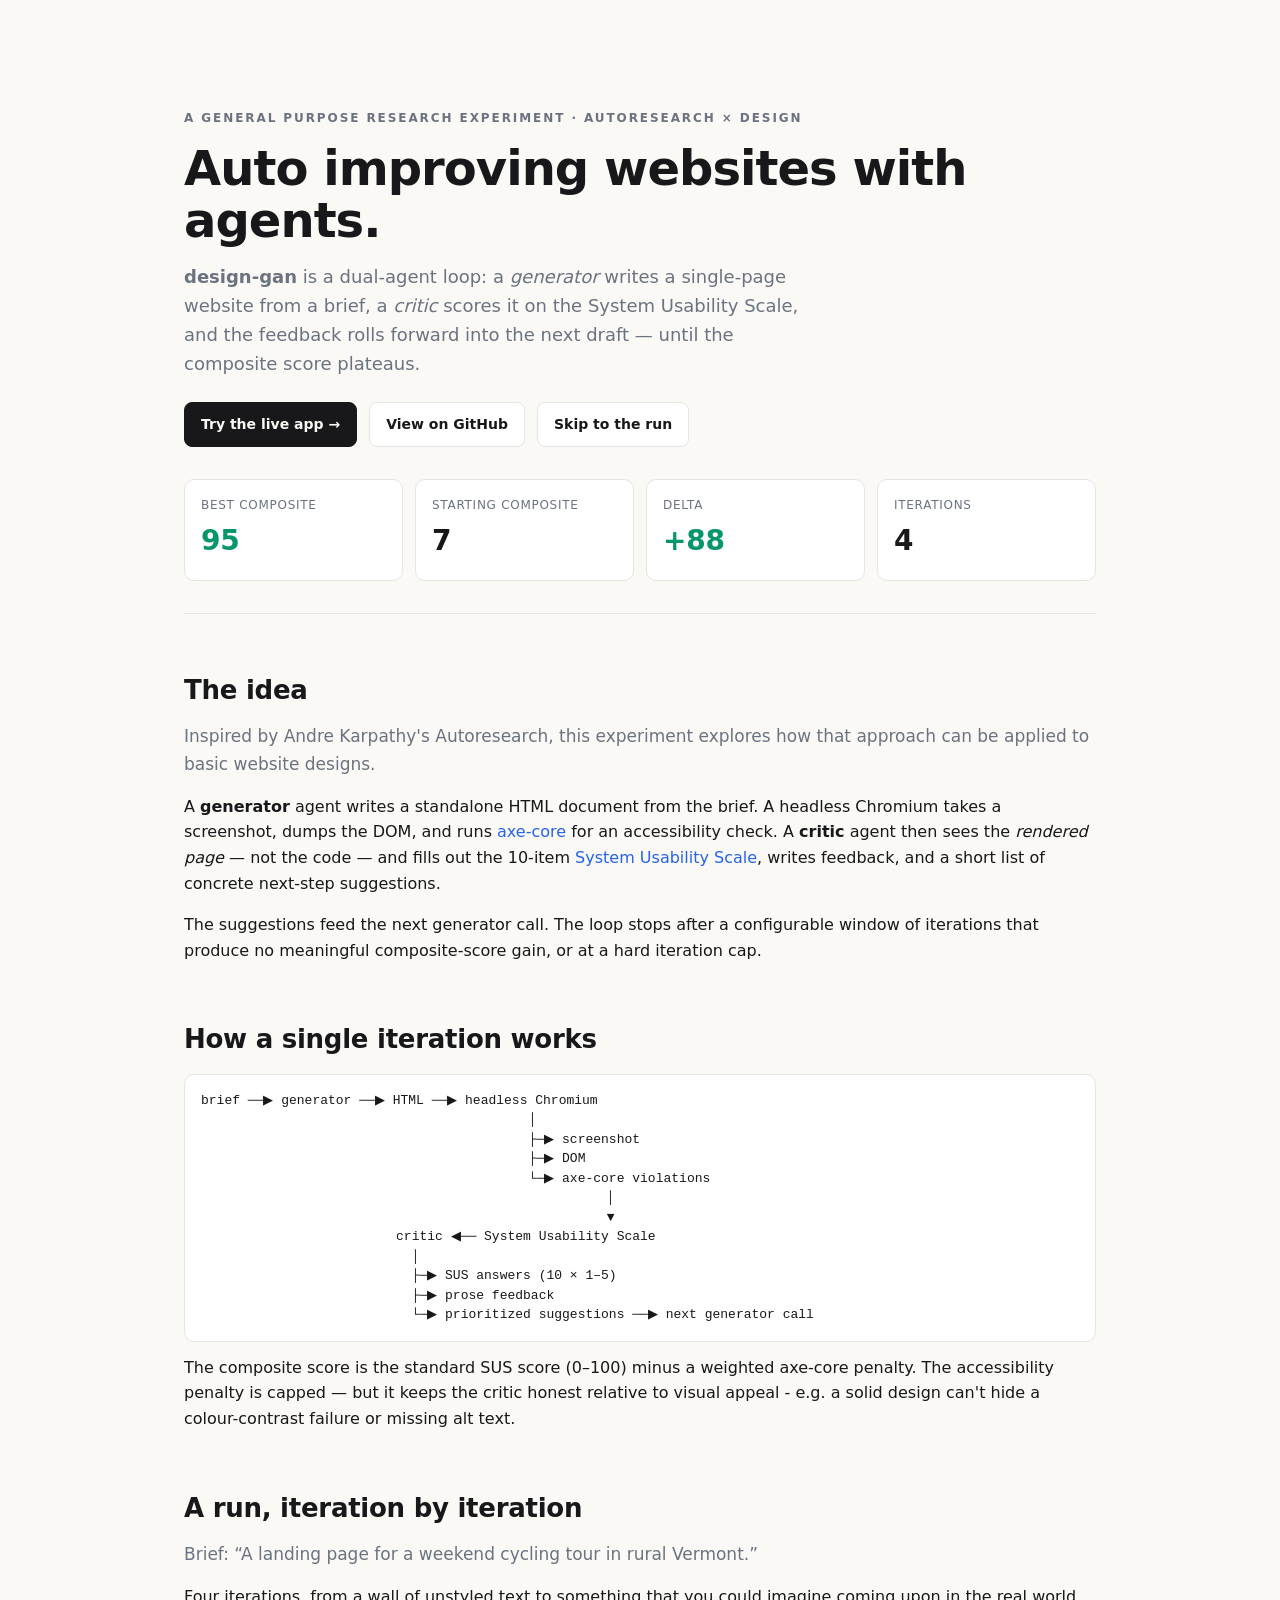
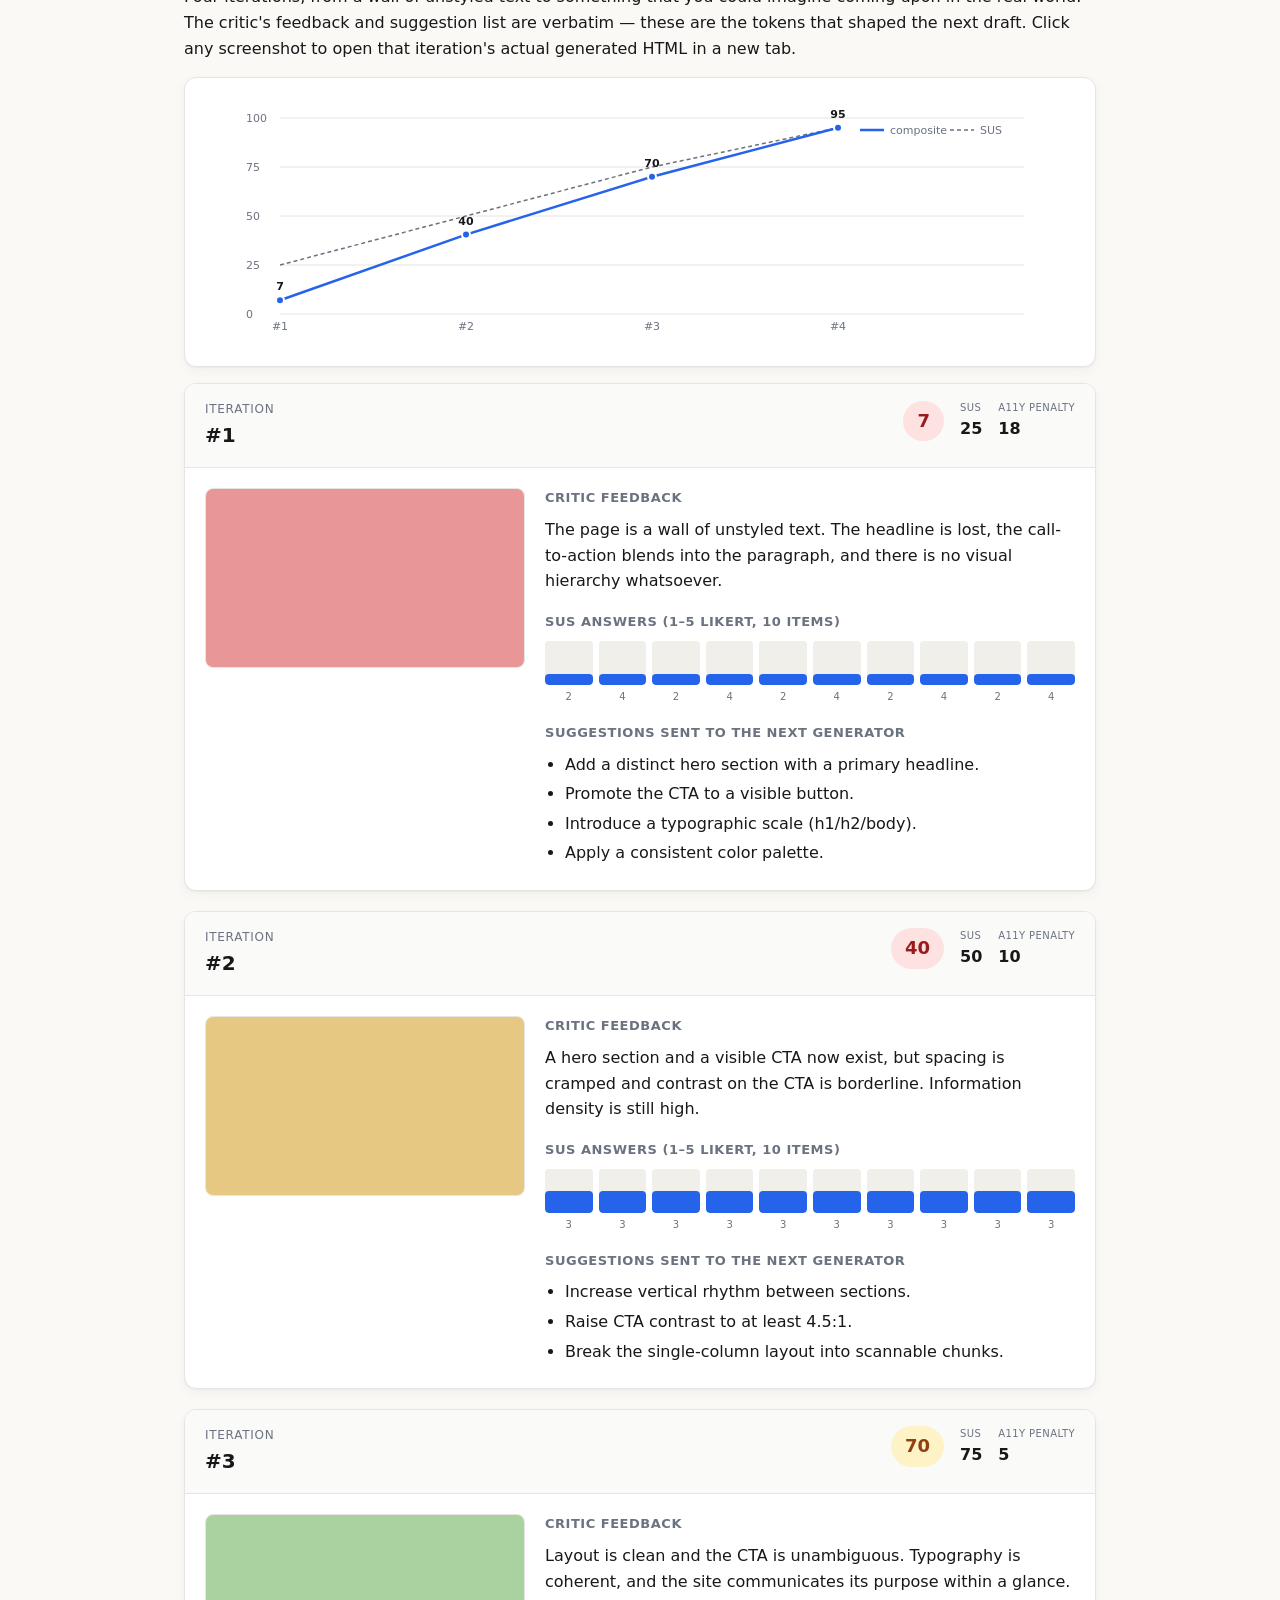
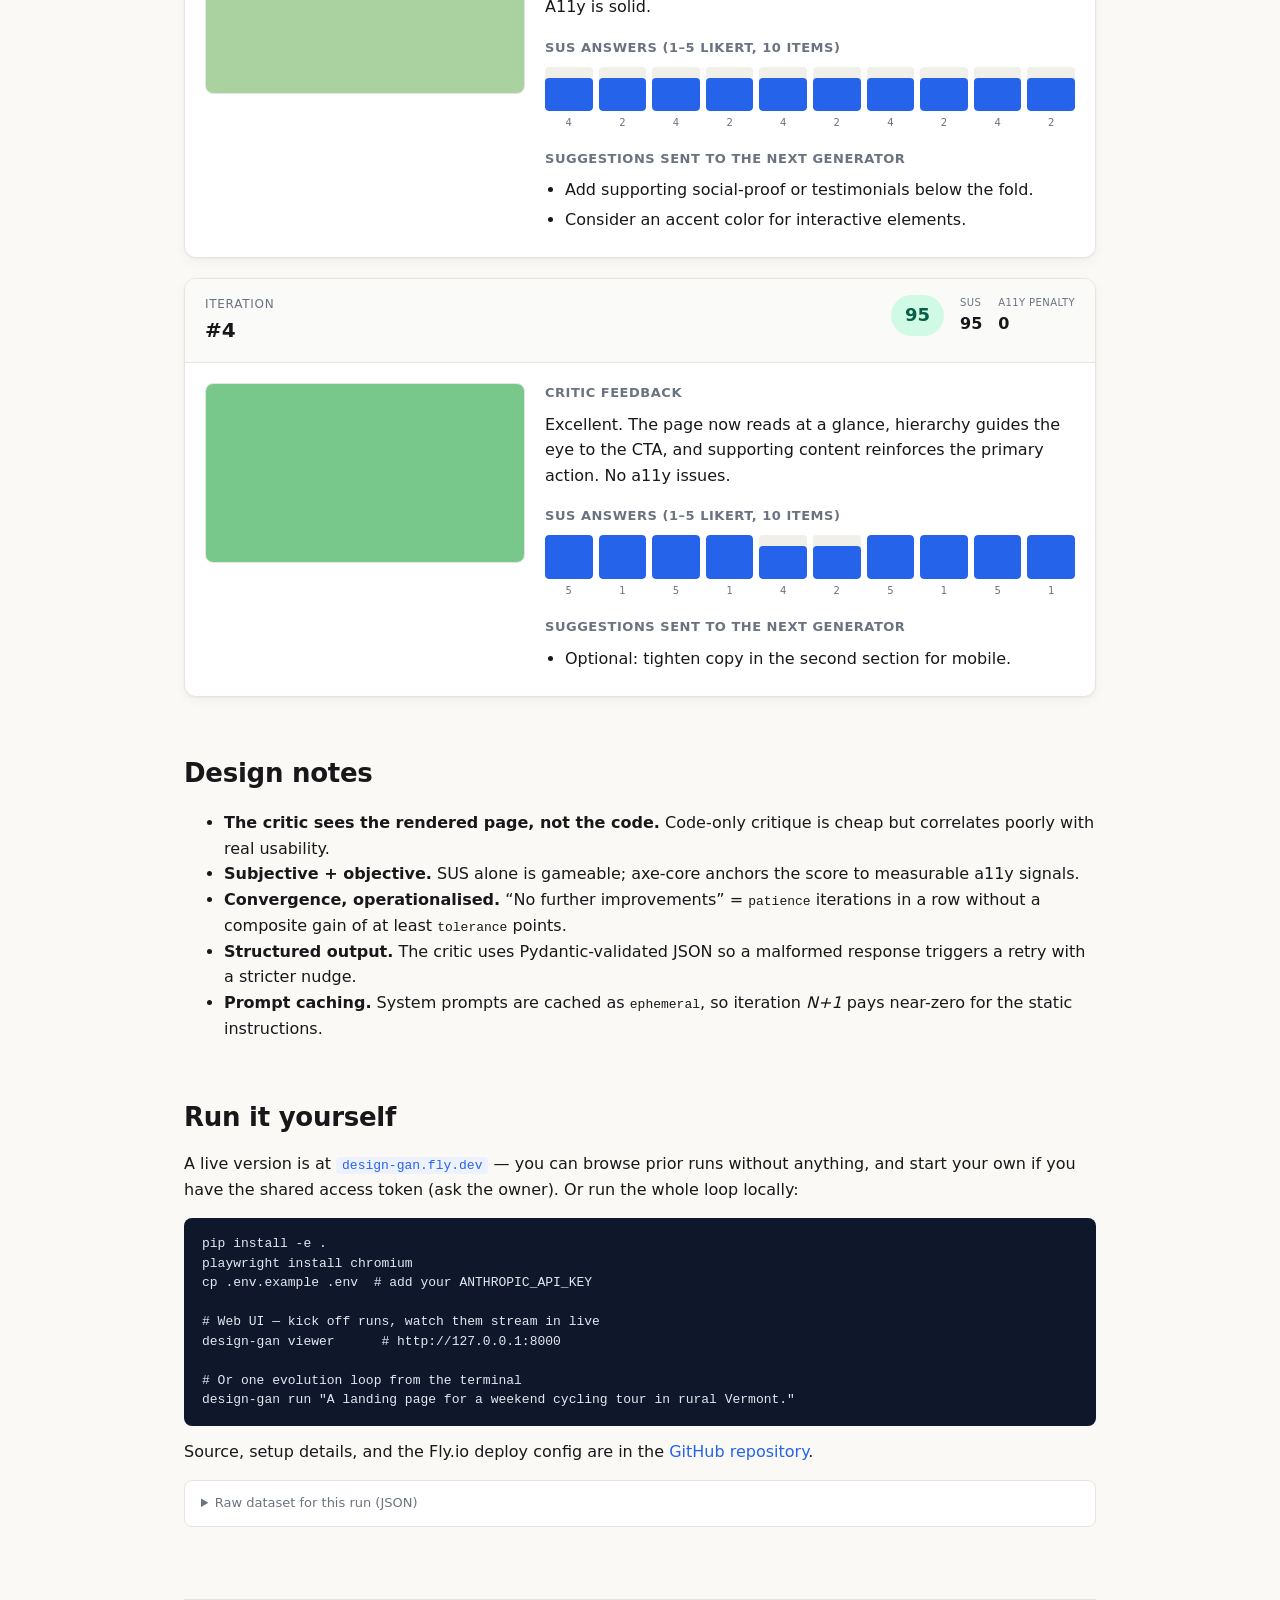
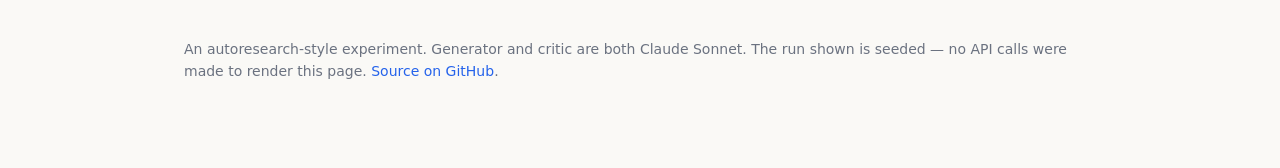
==== docs/index.html @ a70a202f "Revise index.html for clarity and updated focus Updated the content to reflect a new focus on genera" ====
<!doctype html>
<html lang="en">
<head>
  <meta charset="utf-8" />
  <meta name="viewport" content="width=device-width,initial-scale=1" />
  <title>design-gan — a dual-agent loop that evolves website designs</title>
  <meta name="description" content="An autoresearch-style experiment: a Claude generator writes single-page sites, a Claude critic scores them on the System Usability Scale, and the loop feeds feedback back in until the score plateaus." />
  <style>
    :root {
      --bg: #faf9f6;
      --panel: #ffffff;
      --border: #e7e5e4;
      --text: #18181b;
      --muted: #6b7280;
      --accent: #2563eb;
      --accent-soft: #eff6ff;
      --good: #059669;
      --ok: #d97706;
      --bad: #dc2626;
      --shadow: 0 1px 2px rgba(0, 0, 0, 0.04), 0 4px 12px rgba(0, 0, 0, 0.04);
    }

    * { box-sizing: border-box; }

    html, body { margin: 0; }

    body {
      font: 16px/1.6 ui-sans-serif, system-ui, -apple-system, "Segoe UI", Roboto, sans-serif;
      color: var(--text);
      background: var(--bg);
    }

    a { color: var(--accent); text-decoration: none; }
    a:hover { text-decoration: underline; }

    .muted { color: var(--muted); }

    .container { max-width: 960px; margin: 0 auto; padding: 48px 24px; }

    /* Hero */
    .hero { padding-bottom: 32px; border-bottom: 1px solid var(--border); }
    .kicker {
      color: var(--muted);
      letter-spacing: 0.16em;
      text-transform: uppercase;
      font-size: 12px;
      font-weight: 600;
    }
    h1 {
      font-size: clamp(32px, 5vw, 48px);
      line-height: 1.1;
      margin: 12px 0 16px;
      letter-spacing: -0.02em;
    }
    .lede {
      font-size: 18px;
      color: var(--muted);
      max-width: 620px;
      margin: 0 0 24px;
    }
    .actions { display: flex; gap: 12px; flex-wrap: wrap; }
    .btn {
      display: inline-flex;
      align-items: center;
      gap: 8px;
      padding: 10px 16px;
      border-radius: 8px;
      font-weight: 600;
      font-size: 14px;
      border: 1px solid var(--border);
      background: var(--panel);
      color: var(--text);
    }
    .btn:hover { border-color: var(--accent); text-decoration: none; }
    .btn.primary {
      background: var(--text);
      color: var(--bg);
      border-color: var(--text);
    }
    .btn.primary:hover { opacity: 0.9; }

    /* Headline stats */
    .stats {
      display: grid;
      grid-template-columns: repeat(auto-fit, minmax(140px, 1fr));
      gap: 12px;
      margin-top: 32px;
    }
    .stat {
      background: var(--panel);
      border: 1px solid var(--border);
      border-radius: 10px;
      padding: 16px;
    }
    .stat-label {
      font-size: 12px;
      color: var(--muted);
      text-transform: uppercase;
      letter-spacing: 0.06em;
    }
    .stat-value {
      font-size: 28px;
      font-weight: 700;
      font-variant-numeric: tabular-nums;
      letter-spacing: -0.01em;
      margin-top: 4px;
    }
    .stat-value.good { color: var(--good); }

    /* Sections */
    section { margin-top: 56px; }
    section h2 {
      font-size: 26px;
      letter-spacing: -0.01em;
      margin: 0 0 12px;
    }
    section p { margin: 0 0 16px; }
    section p.lead { color: var(--muted); font-size: 17px; }

    /* Architecture diagram */
    .diagram {
      display: block;
      background: var(--panel);
      border: 1px solid var(--border);
      border-radius: 10px;
      padding: 16px;
      font-family: ui-monospace, SFMono-Regular, Menlo, monospace;
      font-size: 13px;
      color: var(--text);
      white-space: pre;
      overflow-x: auto;
    }

    /* Chart */
    .chart-card {
      background: var(--panel);
      border: 1px solid var(--border);
      border-radius: 12px;
      padding: 24px;
      margin-top: 16px;
      box-shadow: var(--shadow);
    }
    .chart { width: 100%; height: 240px; display: block; }
    .chart .grid-line { stroke: #e5e4e1; stroke-width: 1; }
    .chart .axis-label { fill: var(--muted); font-size: 11px; font-family: inherit; }
    .chart .line-composite { fill: none; stroke: var(--accent); stroke-width: 2.5; }
    .chart .line-sus { fill: none; stroke: var(--muted); stroke-width: 1.5; stroke-dasharray: 4 3; }
    .chart .point { fill: var(--accent); stroke: #fff; stroke-width: 2; }
    .chart .point-label { fill: var(--text); font-size: 11px; font-weight: 600; font-family: inherit; }
    .chart .legend text { font-size: 11px; fill: var(--muted); font-family: inherit; }

    /* Iteration cards */
    .iter-stack { display: flex; flex-direction: column; gap: 20px; margin-top: 16px; }
    .iter {
      background: var(--panel);
      border: 1px solid var(--border);
      border-radius: 12px;
      overflow: hidden;
      box-shadow: var(--shadow);
    }
    .iter > header {
      display: flex;
      justify-content: space-between;
      align-items: flex-start;
      padding: 16px 20px;
      border-bottom: 1px solid var(--border);
      background: #fafaf8;
      gap: 12px;
    }
    .iter-label { font-size: 12px; color: var(--muted); text-transform: uppercase; letter-spacing: 0.06em; display: block; }
    .iter-num { font-size: 20px; font-weight: 700; font-variant-numeric: tabular-nums; }
    .iter-score { display: flex; align-items: center; gap: 16px; }
    .iter-score-breakdown { display: flex; gap: 16px; font-size: 12px; color: var(--muted); }
    .iter-score-breakdown span { display: block; text-transform: uppercase; letter-spacing: 0.04em; font-size: 10px; }
    .iter-score-breakdown b { font-size: 16px; color: var(--text); font-variant-numeric: tabular-nums; }
    .badge {
      display: inline-block;
      padding: 6px 14px;
      border-radius: 999px;
      font-size: 18px;
      font-weight: 700;
      font-variant-numeric: tabular-nums;
    }
    .badge.score-good { background: #d1fae5; color: #065f46; }
    .badge.score-ok { background: #fef3c7; color: #92400e; }
    .badge.score-bad { background: #fee2e2; color: #991b1b; }
    .badge.score-none { background: #e5e7eb; color: #374151; }

    .iter-body {
      display: grid;
      grid-template-columns: 320px 1fr;
      gap: 20px;
      padding: 20px;
    }
    .iter-thumb {
      display: block;
      background: var(--bg);
      border: 1px solid var(--border);
      border-radius: 8px;
      overflow: hidden;
      line-height: 0;
      aspect-ratio: 16 / 9;
    }
    .iter-thumb img {
      width: 100%;
      height: 100%;
      object-fit: cover;
      object-position: top left;
      transition: transform 0.3s ease;
    }
    .iter-thumb:hover img { transform: scale(1.02); }
    .iter-detail h3 { font-size: 13px; letter-spacing: 0.04em; text-transform: uppercase; color: var(--muted); margin: 0 0 8px; font-weight: 600; }
    .iter-detail h3:not(:first-child) { margin-top: 18px; }
    .iter-detail .feedback { margin: 0; }
    .suggestions { margin: 0; padding-left: 20px; }
    .suggestions li { margin-bottom: 4px; }

    /* SUS breakdown row */
    .sus-row {
      list-style: none;
      margin: 0;
      padding: 0;
      display: grid;
      grid-template-columns: repeat(10, 1fr);
      gap: 6px;
    }
    .sus-row li {
      display: flex;
      flex-direction: column;
      align-items: center;
      gap: 4px;
    }
    .sus-bar {
      width: 100%;
      height: 44px;
      background: #f1efe9;
      border-radius: 4px;
      display: flex;
      align-items: flex-end;
      overflow: hidden;
    }
    .sus-fill {
      width: 100%;
      background: var(--accent);
      border-radius: 4px;
      min-height: 2px;
    }
    .sus-num { font-size: 10px; color: var(--muted); font-variant-numeric: tabular-nums; }

    /* Code blocks */
    pre, code { font-family: ui-monospace, SFMono-Regular, Menlo, monospace; font-size: 13px; }
    pre {
      background: #0f172a;
      color: #e2e8f0;
      padding: 16px 18px;
      border-radius: 8px;
      overflow-x: auto;
      line-height: 1.5;
    }
    pre code { background: transparent; padding: 0; color: inherit; }
    p code {
      background: #eef2ff;
      padding: 1px 6px;
      border-radius: 4px;
      font-size: 13px;
    }

    /* Footer */
    footer { margin-top: 72px; padding: 24px 0; border-top: 1px solid var(--border); color: var(--muted); font-size: 14px; }

    details.dataset {
      margin-top: 16px;
      background: var(--panel);
      border: 1px solid var(--border);
      border-radius: 8px;
      padding: 12px 16px;
    }
    details.dataset summary { cursor: pointer; color: var(--muted); font-size: 13px; }
    details.dataset pre { margin-top: 10px; max-height: 320px; }

    @media (max-width: 720px) {
      .iter-body { grid-template-columns: 1fr; }
      .sus-row { grid-template-columns: repeat(5, 1fr); }
    }
  </style>
</head>
<body>
  <div class="container">
    <section class="hero">
      <span class="kicker">A General Purpose Research Experiment · autoresearch × design</span>
      <h1>Auto improving websites with agents.</h1>
      <p class="lede">
        <strong>design-gan</strong> is a dual-agent loop: a <em>generator</em>
        writes a single-page website from a brief, a <em>critic</em> scores it
        on the System Usability Scale, and the feedback rolls forward into the
        next draft — until the composite score plateaus.
      </p>
      <div class="actions">
        <a class="btn primary" href="https://design-gan.fly.dev/">Try the live app &rarr;</a>
        <a class="btn" href="https://github.com/jessholbrook/design-gan">View on GitHub</a>
        <a class="btn" href="#the-run">Skip to the run</a>
      </div>

      <div class="stats">
        <div class="stat">
          <div class="stat-label">Best composite</div>
          <div class="stat-value good">95</div>
        </div>
        <div class="stat">
          <div class="stat-label">Starting composite</div>
          <div class="stat-value">7</div>
        </div>
        <div class="stat">
          <div class="stat-label">Delta</div>
          <div class="stat-value good">+88</div>
        </div>
        <div class="stat">
          <div class="stat-label">Iterations</div>
          <div class="stat-value">4</div>
        </div>
      </div>
    </section>

    <section id="the-idea">
      <h2>The idea</h2>
      <p class="lead">
        Inspired by Andre Karpathy's Autoresearch, this experiment explores how that approach can be applied to basic website designs.   
      </p>
      <p>
        A <strong>generator</strong> agent writes a standalone HTML document
        from the brief. A headless Chromium takes a screenshot, dumps the DOM,
        and runs <a href="https://github.com/dequelabs/axe-core">axe-core</a>
        for an accessibility check. A <strong>critic</strong>
        agent then sees the <em>rendered page</em> — not the code — and fills
        out the 10-item <a href="https://measuringu.com/sus/">System Usability
        Scale</a>, writes feedback, and a short list of concrete
        next-step suggestions.
      </p>
      <p>
        The suggestions feed the next generator call. The loop stops after a
        configurable window of iterations that produce no meaningful
        composite-score gain, or at a hard iteration cap.
      </p>
    </section>

    <section id="how-it-works">
      <h2>How a single iteration works</h2>
      <pre class="diagram">brief ──▶ generator ──▶ HTML ──▶ headless Chromium
                                          │
                                          ├─▶ screenshot
                                          ├─▶ DOM
                                          └─▶ axe-core violations
                                                    │
                                                    ▼
                         critic ◀── System Usability Scale
                           │
                           ├─▶ SUS answers (10 × 1–5)
                           ├─▶ prose feedback
                           └─▶ prioritized suggestions ──▶ next generator call</pre>
      <p>
        The composite score is the standard SUS score (0–100) minus a weighted
        axe-core penalty. The accessibility penalty is
        capped — but it keeps the critic honest relative to visual appeal - e.g. a solid design can't hide a
        colour-contrast failure or missing alt text.
      </p>
    </section>

    <section id="the-run">
      <h2>A run, iteration by iteration</h2>
      <p class="lead">
        Brief: &ldquo;A landing page for a weekend cycling tour in rural Vermont.&rdquo;
      </p>
      <p>
        Four iterations, from a wall of unstyled text to something that you 
        could imagine coming upon in the real world. The critic's feedback and suggestion
        list are verbatim — these are the tokens that shaped the next draft.
        Click any screenshot to open that iteration's actual generated HTML in
        a new tab.
      </p>

      <div class="chart-card">
        <svg viewBox="0 0 800 240" class="chart" preserveAspectRatio="xMidYMid meet">
  <line class="grid-line" x1="40" y1="212.0" x2="784" y2="212.0" /><text class="axis-label" x="6" y="216.0">0</text>
<line class="grid-line" x1="40" y1="163.0" x2="784" y2="163.0" /><text class="axis-label" x="6" y="167.0">25</text>
<line class="grid-line" x1="40" y1="114.0" x2="784" y2="114.0" /><text class="axis-label" x="6" y="118.0">50</text>
<line class="grid-line" x1="40" y1="65.0" x2="784" y2="65.0" /><text class="axis-label" x="6" y="69.0">75</text>
<line class="grid-line" x1="40" y1="16.0" x2="784" y2="16.0" /><text class="axis-label" x="6" y="20.0">100</text>
  <polyline class="line-sus" points="40.0,163.0 226.0,114.0 412.0,65.0 598.0,25.8" />
  <polyline class="line-composite" points="40.0,198.3 226.0,132.6 412.0,74.8 598.0,25.8" />
  <g><circle class="point" cx="40.0" cy="198.3" r="4" /><text class="point-label" x="40.0" y="188.3" text-anchor="middle">7</text></g>
<g><circle class="point" cx="226.0" cy="132.6" r="4" /><text class="point-label" x="226.0" y="122.6" text-anchor="middle">40</text></g>
<g><circle class="point" cx="412.0" cy="74.8" r="4" /><text class="point-label" x="412.0" y="64.8" text-anchor="middle">70</text></g>
<g><circle class="point" cx="598.0" cy="25.8" r="4" /><text class="point-label" x="598.0" y="15.8" text-anchor="middle">95</text></g>
  <text class="axis-label" x="40.0" y="228" text-anchor="middle">#1</text>
<text class="axis-label" x="226.0" y="228" text-anchor="middle">#2</text>
<text class="axis-label" x="412.0" y="228" text-anchor="middle">#3</text>
<text class="axis-label" x="598.0" y="228" text-anchor="middle">#4</text>
  <g class="legend" transform="translate(620, 22)">
    <line class="line-composite" x1="0" y1="6" x2="24" y2="6" />
    <text x="30" y="10">composite</text>
    <line class="line-sus" x1="90" y1="6" x2="114" y2="6" />
    <text x="120" y="10">SUS</text>
  </g>
</svg>
      </div>

      <div class="iter-stack">
        <article class="iter">
  <header>
    <div class="iter-meta">
      <span class="iter-label">Iteration</span>
      <span class="iter-num">#1</span>
    </div>
    <div class="iter-score">
      <span class="badge score-bad">7</span>
      <div class="iter-score-breakdown">
        <div><span>SUS</span><b>25</b></div>
        <div><span>a11y penalty</span><b>18</b></div>
      </div>
    </div>
  </header>
  <div class="iter-body">
    <a class="iter-thumb" href="[data-uri]" target="_blank" rel="noopener"
       title="Open this iteration's generated HTML">
      <img src="[data-uri]" alt="Screenshot of iteration 1" />
    </a>
    <div class="iter-detail">
      <h3>Critic feedback</h3>
      <p class="feedback">The page is a wall of unstyled text. The headline is lost, the call-to-action blends into the paragraph, and there is no visual hierarchy whatsoever.</p>
      <h3>SUS answers <span class="muted">(1–5 Likert, 10 items)</span></h3>
      <ul class="sus-row"><li title="Would use frequently: 2/5 (+)"><span class="sus-bar"><span class="sus-fill" style="height:25%"></span></span><span class="sus-num">2</span></li><li title="Unnecessarily complex: 4/5 (−)"><span class="sus-bar"><span class="sus-fill" style="height:25%"></span></span><span class="sus-num">4</span></li><li title="Easy to use: 2/5 (+)"><span class="sus-bar"><span class="sus-fill" style="height:25%"></span></span><span class="sus-num">2</span></li><li title="Needs tech support: 4/5 (−)"><span class="sus-bar"><span class="sus-fill" style="height:25%"></span></span><span class="sus-num">4</span></li><li title="Well integrated: 2/5 (+)"><span class="sus-bar"><span class="sus-fill" style="height:25%"></span></span><span class="sus-num">2</span></li><li title="Too inconsistent: 4/5 (−)"><span class="sus-bar"><span class="sus-fill" style="height:25%"></span></span><span class="sus-num">4</span></li><li title="Learn quickly: 2/5 (+)"><span class="sus-bar"><span class="sus-fill" style="height:25%"></span></span><span class="sus-num">2</span></li><li title="Cumbersome: 4/5 (−)"><span class="sus-bar"><span class="sus-fill" style="height:25%"></span></span><span class="sus-num">4</span></li><li title="Confident using: 2/5 (+)"><span class="sus-bar"><span class="sus-fill" style="height:25%"></span></span><span class="sus-num">2</span></li><li title="Need to learn a lot: 4/5 (−)"><span class="sus-bar"><span class="sus-fill" style="height:25%"></span></span><span class="sus-num">4</span></li></ul>
      <h3>Suggestions sent to the next generator</h3>
      <ul class="suggestions"><li>Add a distinct hero section with a primary headline.</li><li>Promote the CTA to a visible button.</li><li>Introduce a typographic scale (h1/h2/body).</li><li>Apply a consistent color palette.</li></ul>
    </div>
  </div>
</article>
<article class="iter">
  <header>
    <div class="iter-meta">
      <span class="iter-label">Iteration</span>
      <span class="iter-num">#2</span>
    </div>
    <div class="iter-score">
      <span class="badge score-bad">40</span>
      <div class="iter-score-breakdown">
        <div><span>SUS</span><b>50</b></div>
        <div><span>a11y penalty</span><b>10</b></div>
      </div>
    </div>
  </header>
  <div class="iter-body">
    <a class="iter-thumb" href="[data-uri]" target="_blank" rel="noopener"
       title="Open this iteration's generated HTML">
      <img src="[data-uri]" alt="Screenshot of iteration 2" />
    </a>
    <div class="iter-detail">
      <h3>Critic feedback</h3>
      <p class="feedback">A hero section and a visible CTA now exist, but spacing is cramped and contrast on the CTA is borderline. Information density is still high.</p>
      <h3>SUS answers <span class="muted">(1–5 Likert, 10 items)</span></h3>
      <ul class="sus-row"><li title="Would use frequently: 3/5 (+)"><span class="sus-bar"><span class="sus-fill" style="height:50%"></span></span><span class="sus-num">3</span></li><li title="Unnecessarily complex: 3/5 (−)"><span class="sus-bar"><span class="sus-fill" style="height:50%"></span></span><span class="sus-num">3</span></li><li title="Easy to use: 3/5 (+)"><span class="sus-bar"><span class="sus-fill" style="height:50%"></span></span><span class="sus-num">3</span></li><li title="Needs tech support: 3/5 (−)"><span class="sus-bar"><span class="sus-fill" style="height:50%"></span></span><span class="sus-num">3</span></li><li title="Well integrated: 3/5 (+)"><span class="sus-bar"><span class="sus-fill" style="height:50%"></span></span><span class="sus-num">3</span></li><li title="Too inconsistent: 3/5 (−)"><span class="sus-bar"><span class="sus-fill" style="height:50%"></span></span><span class="sus-num">3</span></li><li title="Learn quickly: 3/5 (+)"><span class="sus-bar"><span class="sus-fill" style="height:50%"></span></span><span class="sus-num">3</span></li><li title="Cumbersome: 3/5 (−)"><span class="sus-bar"><span class="sus-fill" style="height:50%"></span></span><span class="sus-num">3</span></li><li title="Confident using: 3/5 (+)"><span class="sus-bar"><span class="sus-fill" style="height:50%"></span></span><span class="sus-num">3</span></li><li title="Need to learn a lot: 3/5 (−)"><span class="sus-bar"><span class="sus-fill" style="height:50%"></span></span><span class="sus-num">3</span></li></ul>
      <h3>Suggestions sent to the next generator</h3>
      <ul class="suggestions"><li>Increase vertical rhythm between sections.</li><li>Raise CTA contrast to at least 4.5:1.</li><li>Break the single-column layout into scannable chunks.</li></ul>
    </div>
  </div>
</article>
<article class="iter">
  <header>
    <div class="iter-meta">
      <span class="iter-label">Iteration</span>
      <span class="iter-num">#3</span>
    </div>
    <div class="iter-score">
      <span class="badge score-ok">70</span>
      <div class="iter-score-breakdown">
        <div><span>SUS</span><b>75</b></div>
        <div><span>a11y penalty</span><b>5</b></div>
      </div>
    </div>
  </header>
  <div class="iter-body">
    <a class="iter-thumb" href="[data-uri]" target="_blank" rel="noopener"
       title="Open this iteration's generated HTML">
      <img src="[data-uri]" alt="Screenshot of iteration 3" />
    </a>
    <div class="iter-detail">
      <h3>Critic feedback</h3>
      <p class="feedback">Layout is clean and the CTA is unambiguous. Typography is coherent, and the site communicates its purpose within a glance. A11y is solid.</p>
      <h3>SUS answers <span class="muted">(1–5 Likert, 10 items)</span></h3>
      <ul class="sus-row"><li title="Would use frequently: 4/5 (+)"><span class="sus-bar"><span class="sus-fill" style="height:75%"></span></span><span class="sus-num">4</span></li><li title="Unnecessarily complex: 2/5 (−)"><span class="sus-bar"><span class="sus-fill" style="height:75%"></span></span><span class="sus-num">2</span></li><li title="Easy to use: 4/5 (+)"><span class="sus-bar"><span class="sus-fill" style="height:75%"></span></span><span class="sus-num">4</span></li><li title="Needs tech support: 2/5 (−)"><span class="sus-bar"><span class="sus-fill" style="height:75%"></span></span><span class="sus-num">2</span></li><li title="Well integrated: 4/5 (+)"><span class="sus-bar"><span class="sus-fill" style="height:75%"></span></span><span class="sus-num">4</span></li><li title="Too inconsistent: 2/5 (−)"><span class="sus-bar"><span class="sus-fill" style="height:75%"></span></span><span class="sus-num">2</span></li><li title="Learn quickly: 4/5 (+)"><span class="sus-bar"><span class="sus-fill" style="height:75%"></span></span><span class="sus-num">4</span></li><li title="Cumbersome: 2/5 (−)"><span class="sus-bar"><span class="sus-fill" style="height:75%"></span></span><span class="sus-num">2</span></li><li title="Confident using: 4/5 (+)"><span class="sus-bar"><span class="sus-fill" style="height:75%"></span></span><span class="sus-num">4</span></li><li title="Need to learn a lot: 2/5 (−)"><span class="sus-bar"><span class="sus-fill" style="height:75%"></span></span><span class="sus-num">2</span></li></ul>
      <h3>Suggestions sent to the next generator</h3>
      <ul class="suggestions"><li>Add supporting social-proof or testimonials below the fold.</li><li>Consider an accent color for interactive elements.</li></ul>
    </div>
  </div>
</article>
<article class="iter">
  <header>
    <div class="iter-meta">
      <span class="iter-label">Iteration</span>
      <span class="iter-num">#4</span>
    </div>
    <div class="iter-score">
      <span class="badge score-good">95</span>
      <div class="iter-score-breakdown">
        <div><span>SUS</span><b>95</b></div>
        <div><span>a11y penalty</span><b>0</b></div>
      </div>
    </div>
  </header>
  <div class="iter-body">
    <a class="iter-thumb" href="[data-uri]" target="_blank" rel="noopener"
       title="Open this iteration's generated HTML">
      <img src="[data-uri]" alt="Screenshot of iteration 4" />
    </a>
    <div class="iter-detail">
      <h3>Critic feedback</h3>
      <p class="feedback">Excellent. The page now reads at a glance, hierarchy guides the eye to the CTA, and supporting content reinforces the primary action. No a11y issues.</p>
      <h3>SUS answers <span class="muted">(1–5 Likert, 10 items)</span></h3>
      <ul class="sus-row"><li title="Would use frequently: 5/5 (+)"><span class="sus-bar"><span class="sus-fill" style="height:100%"></span></span><span class="sus-num">5</span></li><li title="Unnecessarily complex: 1/5 (−)"><span class="sus-bar"><span class="sus-fill" style="height:100%"></span></span><span class="sus-num">1</span></li><li title="Easy to use: 5/5 (+)"><span class="sus-bar"><span class="sus-fill" style="height:100%"></span></span><span class="sus-num">5</span></li><li title="Needs tech support: 1/5 (−)"><span class="sus-bar"><span class="sus-fill" style="height:100%"></span></span><span class="sus-num">1</span></li><li title="Well integrated: 4/5 (+)"><span class="sus-bar"><span class="sus-fill" style="height:75%"></span></span><span class="sus-num">4</span></li><li title="Too inconsistent: 2/5 (−)"><span class="sus-bar"><span class="sus-fill" style="height:75%"></span></span><span class="sus-num">2</span></li><li title="Learn quickly: 5/5 (+)"><span class="sus-bar"><span class="sus-fill" style="height:100%"></span></span><span class="sus-num">5</span></li><li title="Cumbersome: 1/5 (−)"><span class="sus-bar"><span class="sus-fill" style="height:100%"></span></span><span class="sus-num">1</span></li><li title="Confident using: 5/5 (+)"><span class="sus-bar"><span class="sus-fill" style="height:100%"></span></span><span class="sus-num">5</span></li><li title="Need to learn a lot: 1/5 (−)"><span class="sus-bar"><span class="sus-fill" style="height:100%"></span></span><span class="sus-num">1</span></li></ul>
      <h3>Suggestions sent to the next generator</h3>
      <ul class="suggestions"><li>Optional: tighten copy in the second section for mobile.</li></ul>
    </div>
  </div>
</article>
      </div>
    </section>

    <section id="design-notes">
      <h2>Design notes</h2>
      <ul>
        <li><strong>The critic sees the rendered page, not the code.</strong> Code-only critique is cheap but correlates poorly with real usability.</li>
        <li><strong>Subjective + objective.</strong> SUS alone is gameable; axe-core anchors the score to measurable a11y signals.</li>
        <li><strong>Convergence, operationalised.</strong> &ldquo;No further improvements&rdquo; = <code>patience</code> iterations in a row without a composite gain of at least <code>tolerance</code> points.</li>
        <li><strong>Structured output.</strong> The critic uses Pydantic-validated JSON so a malformed response triggers a retry with a stricter nudge.</li>
        <li><strong>Prompt caching.</strong> System prompts are cached as <code>ephemeral</code>, so iteration <em>N+1</em> pays near-zero for the static instructions.</li>
      </ul>
    </section>

    <section id="run-it">
      <h2>Run it yourself</h2>
      <p>
        A live version is at <a href="https://design-gan.fly.dev/"><code>design-gan.fly.dev</code></a> —
        you can browse prior runs without anything, and start your own if you have the
        shared access token (ask the owner). Or run the whole loop locally:
      </p>
      <pre><code>pip install -e .
playwright install chromium
cp .env.example .env  # add your ANTHROPIC_API_KEY

# Web UI — kick off runs, watch them stream in live
design-gan viewer      # http://127.0.0.1:8000

# Or one evolution loop from the terminal
design-gan run "A landing page for a weekend cycling tour in rural Vermont."</code></pre>
      <p>
        Source, setup details, and the Fly.io deploy config are in the
        <a href="https://github.com/jessholbrook/design-gan">GitHub repository</a>.
      </p>

      <details class="dataset">
        <summary>Raw dataset for this run (JSON)</summary>
        <pre><code>[
  {
    "iter": 1,
    "sus_score": 25.0,
    "axe_penalty": 18.0,
    "composite_score": 7.0,
    "sus_answers": [
      2,
      4,
      2,
      4,
      2,
      4,
      2,
      4,
      2,
      4
    ],
    "feedback": "The page is a wall of unstyled text. The headline is lost, the call-to-action blends into the paragraph, and there is no visual hierarchy whatsoever.",
    "suggestions": [
      "Add a distinct hero section with a primary headline.",
      "Promote the CTA to a visible button.",
      "Introduce a typographic scale (h1/h2/body).",
      "Apply a consistent color palette."
    ]
  },
  {
    "iter": 2,
    "sus_score": 50.0,
    "axe_penalty": 9.5,
    "composite_score": 40.5,
    "sus_answers": [
      3,
      3,
      3,
      3,
      3,
      3,
      3,
      3,
      3,
      3
    ],
    "feedback": "A hero section and a visible CTA now exist, but spacing is cramped and contrast on the CTA is borderline. Information density is still high.",
    "suggestions": [
      "Increase vertical rhythm between sections.",
      "Raise CTA contrast to at least 4.5:1.",
      "Break the single-column layout into scannable chunks."
    ]
  },
  {
    "iter": 3,
    "sus_score": 75.0,
    "axe_penalty": 5.0,
    "composite_score": 70.0,
    "sus_answers": [
      4,
      2,
      4,
      2,
      4,
      2,
      4,
      2,
      4,
      2
    ],
    "feedback": "Layout is clean and the CTA is unambiguous. Typography is coherent, and the site communicates its purpose within a glance. A11y is solid.",
    "suggestions": [
      "Add supporting social-proof or testimonials below the fold.",
      "Consider an accent color for interactive elements."
    ]
  },
  {
    "iter": 4,
    "sus_score": 95.0,
    "axe_penalty": 0.0,
    "composite_score": 95.0,
    "sus_answers": [
      5,
      1,
      5,
      1,
      4,
      2,
      5,
      1,
      5,
      1
    ],
    "feedback": "Excellent. The page now reads at a glance, hierarchy guides the eye to the CTA, and supporting content reinforces the primary action. No a11y issues.",
    "suggestions": [
      "Optional: tighten copy in the second section for mobile."
    ]
  }
]</code></pre>
      </details>
    </section>

    <footer>
      <p>
        An autoresearch-style experiment. Generator and critic are both Claude
        Sonnet. The run shown is seeded — no API calls were made to render this
        page. <a href="https://github.com/jessholbrook/design-gan">Source on GitHub</a>.
      </p>
    </footer>
  </div>
</body>
</html>
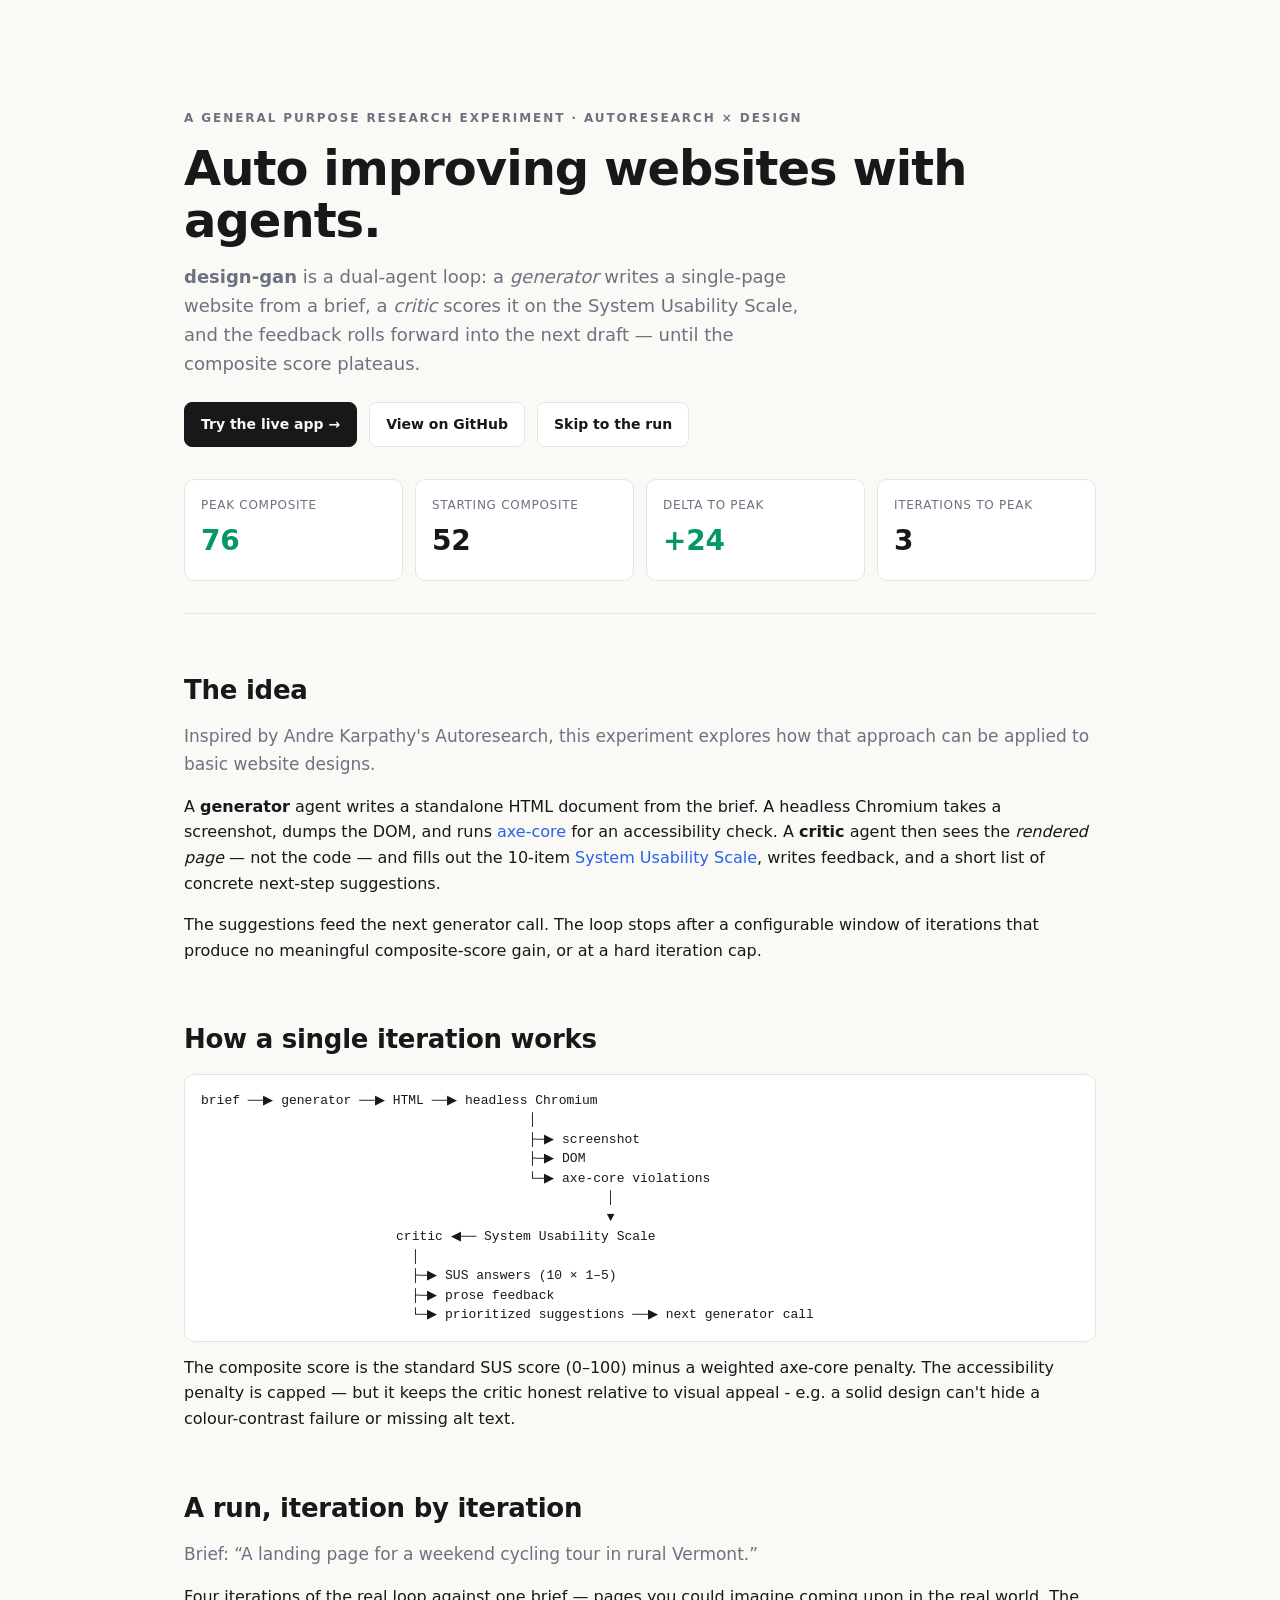
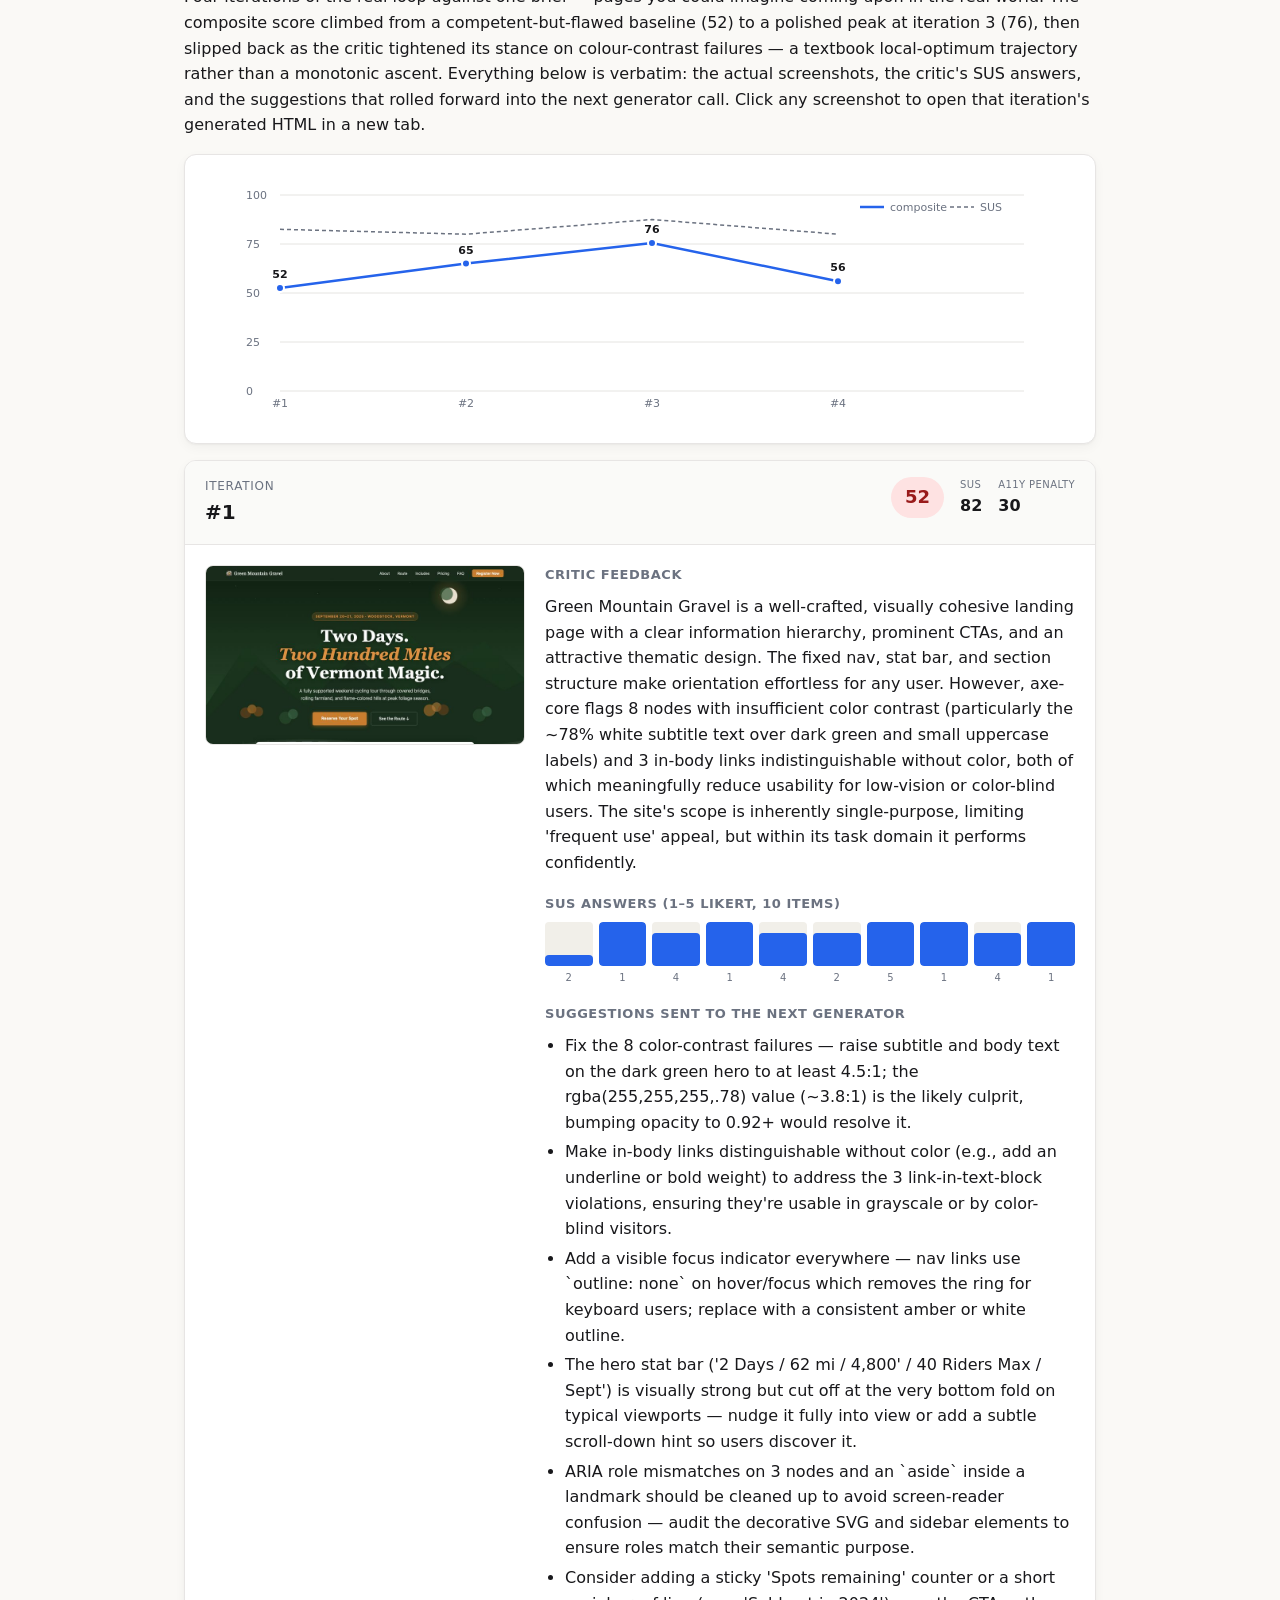
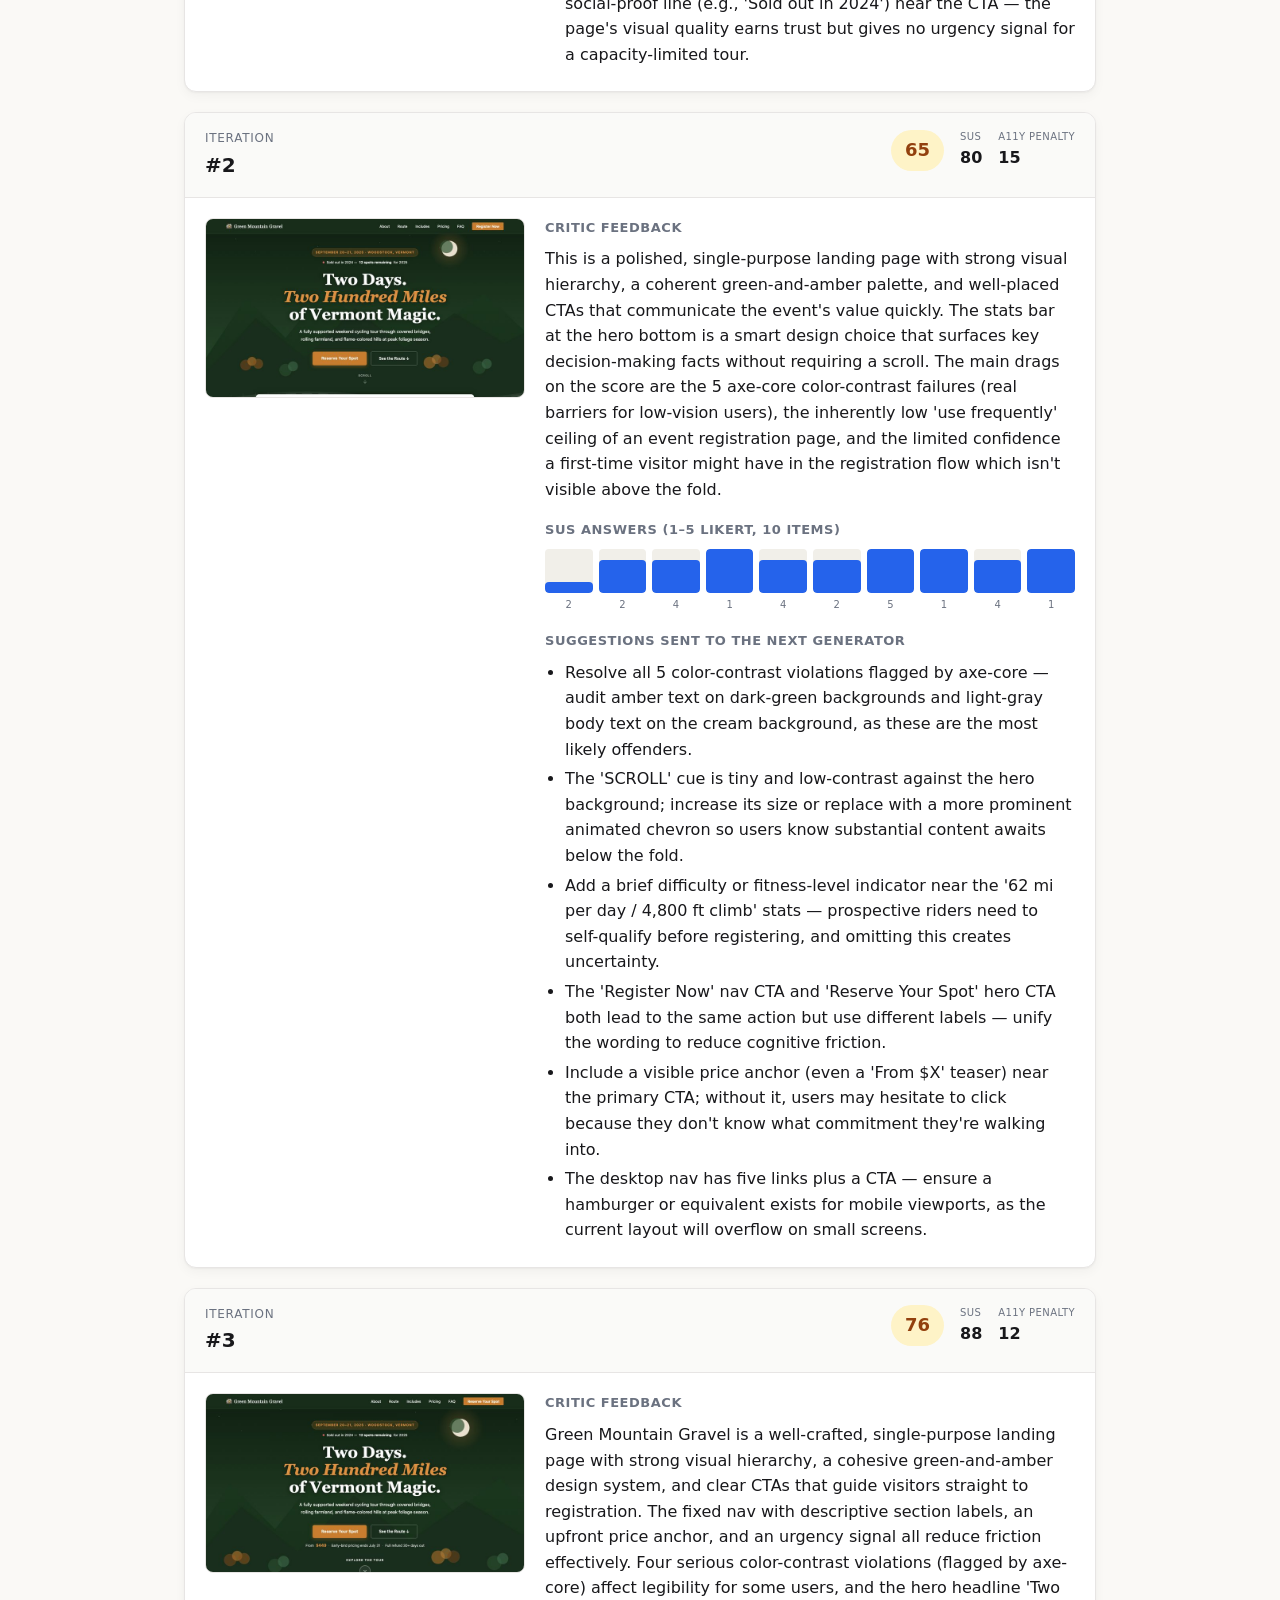
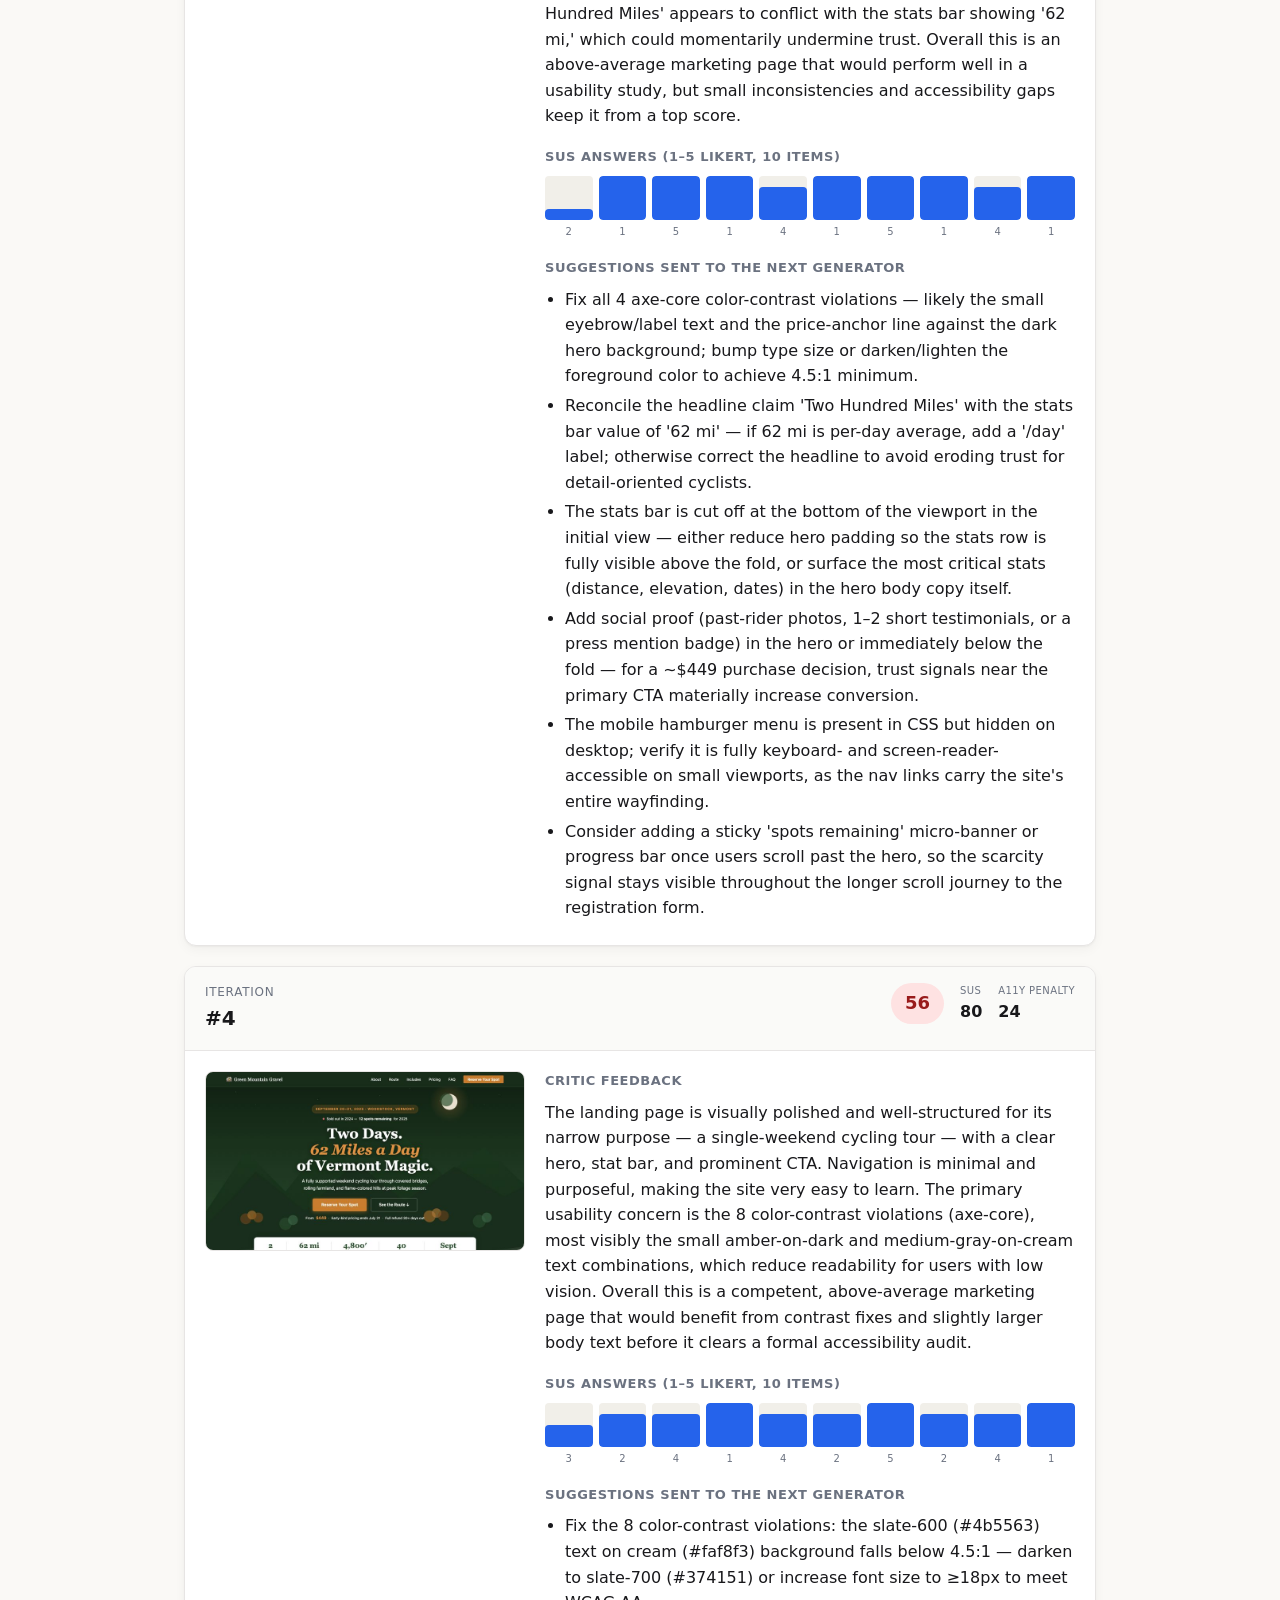
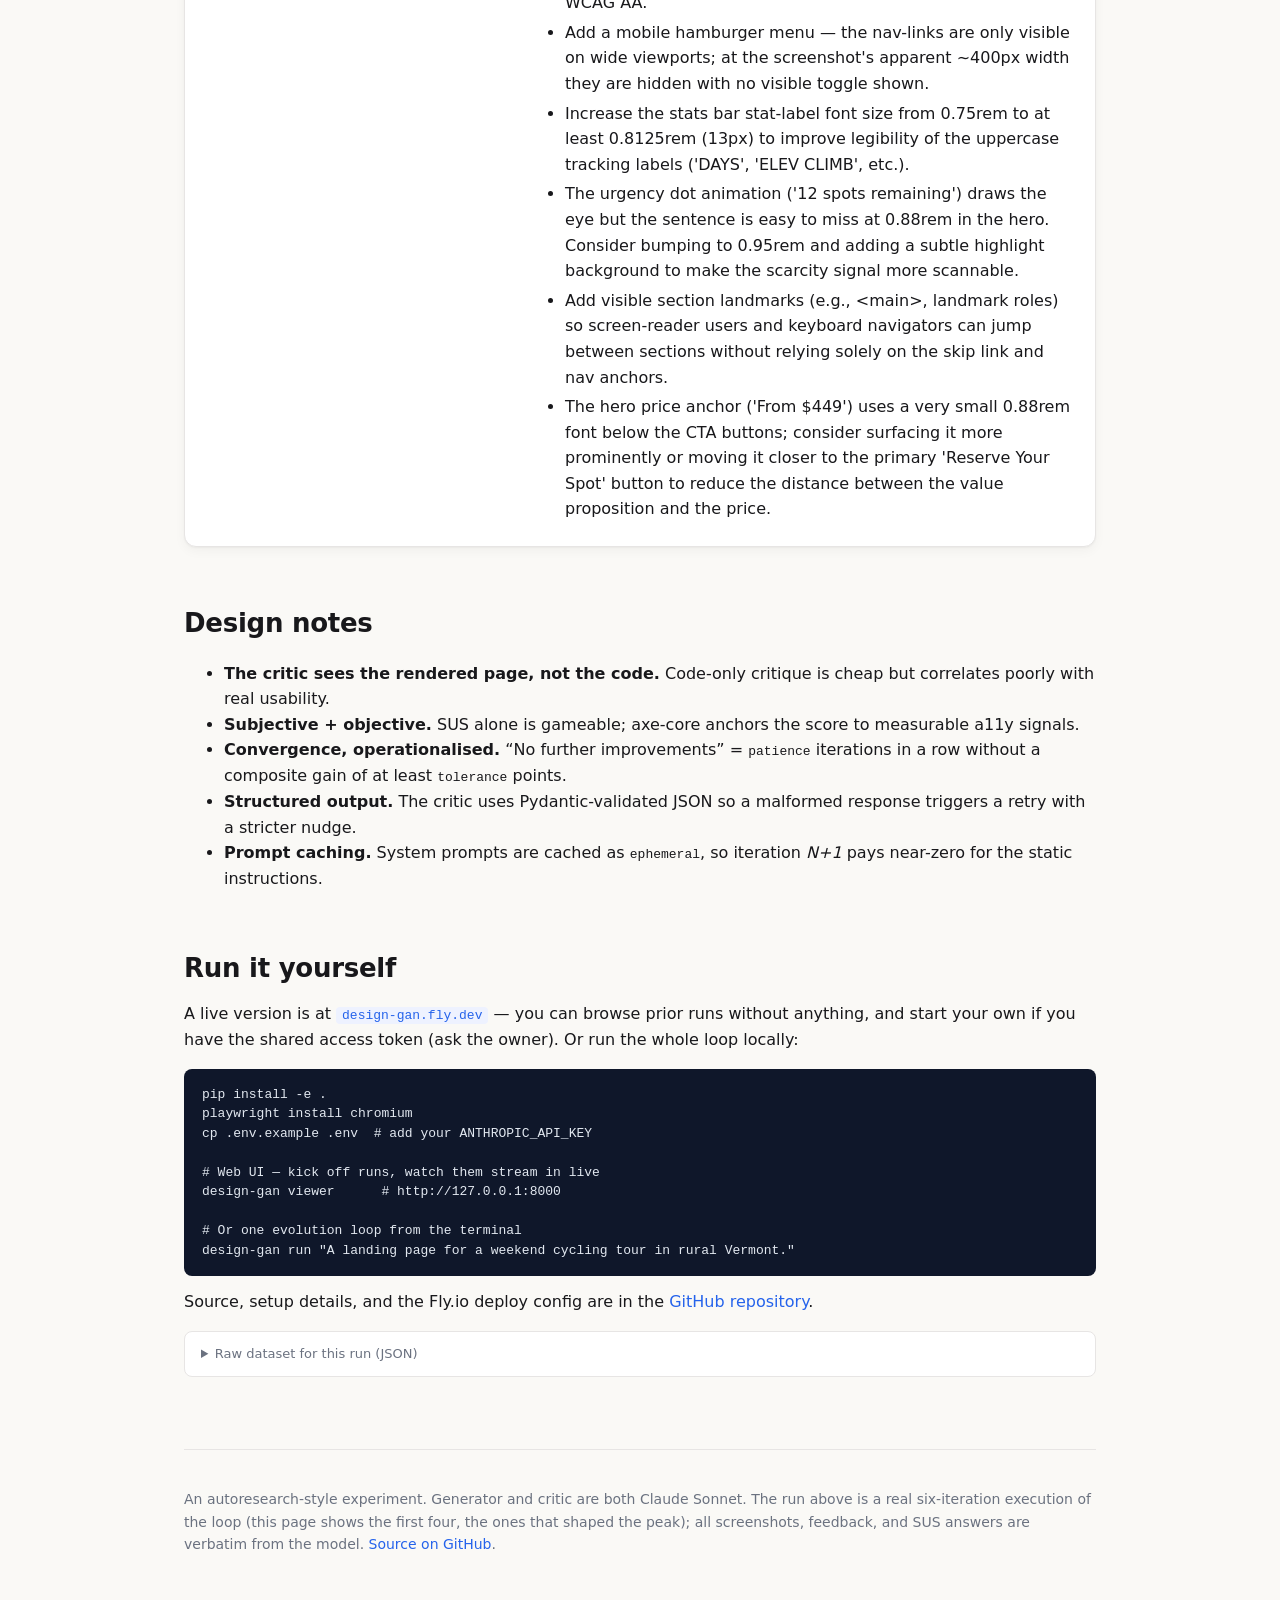
==== commit bc812d2a: "Swap the demo seed for a real six-iteration run The synthetic demo seed (solid-color PNGs, fabricate" ====
--- a/docs/index.html
+++ b/docs/index.html
@@ -303,20 +303,20 @@
 
       <div class="stats">
         <div class="stat">
-          <div class="stat-label">Best composite</div>
-          <div class="stat-value good">95</div>
+          <div class="stat-label">Peak composite</div>
+          <div class="stat-value good">76</div>
         </div>
         <div class="stat">
           <div class="stat-label">Starting composite</div>
-          <div class="stat-value">7</div>
+          <div class="stat-value">52</div>
         </div>
         <div class="stat">
-          <div class="stat-label">Delta</div>
-          <div class="stat-value good">+88</div>
+          <div class="stat-label">Delta to peak</div>
+          <div class="stat-value good">+24</div>
         </div>
         <div class="stat">
-          <div class="stat-label">Iterations</div>
-          <div class="stat-value">4</div>
+          <div class="stat-label">Iterations to peak</div>
+          <div class="stat-value">3</div>
         </div>
       </div>
     </section>
@@ -371,11 +371,15 @@
         Brief: &ldquo;A landing page for a weekend cycling tour in rural Vermont.&rdquo;
       </p>
       <p>
-        Four iterations, from a wall of unstyled text to something that you 
-        could imagine coming upon in the real world. The critic's feedback and suggestion
-        list are verbatim — these are the tokens that shaped the next draft.
-        Click any screenshot to open that iteration's actual generated HTML in
-        a new tab.
+        Four iterations of the real loop against one brief — pages you could
+        imagine coming upon in the real world. The composite score climbed
+        from a competent-but-flawed baseline (52) to a polished peak at
+        iteration 3 (76), then slipped back as the critic tightened its
+        stance on colour-contrast failures — a textbook local-optimum
+        trajectory rather than a monotonic ascent. Everything below is
+        verbatim: the actual screenshots, the critic's SUS answers, and the
+        suggestions that rolled forward into the next generator call. Click
+        any screenshot to open that iteration's generated HTML in a new tab.
       </p>
 
       <div class="chart-card">
@@ -385,12 +389,12 @@
 <line class="grid-line" x1="40" y1="114.0" x2="784" y2="114.0" /><text class="axis-label" x="6" y="118.0">50</text>
 <line class="grid-line" x1="40" y1="65.0" x2="784" y2="65.0" /><text class="axis-label" x="6" y="69.0">75</text>
 <line class="grid-line" x1="40" y1="16.0" x2="784" y2="16.0" /><text class="axis-label" x="6" y="20.0">100</text>
-  <polyline class="line-sus" points="40.0,163.0 226.0,114.0 412.0,65.0 598.0,25.8" />
-  <polyline class="line-composite" points="40.0,198.3 226.0,132.6 412.0,74.8 598.0,25.8" />
-  <g><circle class="point" cx="40.0" cy="198.3" r="4" /><text class="point-label" x="40.0" y="188.3" text-anchor="middle">7</text></g>
-<g><circle class="point" cx="226.0" cy="132.6" r="4" /><text class="point-label" x="226.0" y="122.6" text-anchor="middle">40</text></g>
-<g><circle class="point" cx="412.0" cy="74.8" r="4" /><text class="point-label" x="412.0" y="64.8" text-anchor="middle">70</text></g>
-<g><circle class="point" cx="598.0" cy="25.8" r="4" /><text class="point-label" x="598.0" y="15.8" text-anchor="middle">95</text></g>
+  <polyline class="line-sus" points="40.0,50.3 226.0,55.2 412.0,40.5 598.0,55.2" />
+  <polyline class="line-composite" points="40.0,109.1 226.0,84.6 412.0,64.0 598.0,102.2" />
+  <g><circle class="point" cx="40.0" cy="109.1" r="4" /><text class="point-label" x="40.0" y="99.1" text-anchor="middle">52</text></g>
+<g><circle class="point" cx="226.0" cy="84.6" r="4" /><text class="point-label" x="226.0" y="74.6" text-anchor="middle">65</text></g>
+<g><circle class="point" cx="412.0" cy="64.0" r="4" /><text class="point-label" x="412.0" y="54.0" text-anchor="middle">76</text></g>
+<g><circle class="point" cx="598.0" cy="102.2" r="4" /><text class="point-label" x="598.0" y="92.2" text-anchor="middle">56</text></g>
   <text class="axis-label" x="40.0" y="228" text-anchor="middle">#1</text>
 <text class="axis-label" x="226.0" y="228" text-anchor="middle">#2</text>
 <text class="axis-label" x="412.0" y="228" text-anchor="middle">#3</text>
@@ -405,32 +409,32 @@
       </div>
 
       <div class="iter-stack">
-        <article class="iter">
+<article class="iter">
   <header>
     <div class="iter-meta">
       <span class="iter-label">Iteration</span>
       <span class="iter-num">#1</span>
     </div>
     <div class="iter-score">
-      <span class="badge score-bad">7</span>
+      <span class="badge score-bad">52</span>
       <div class="iter-score-breakdown">
-        <div><span>SUS</span><b>25</b></div>
-        <div><span>a11y penalty</span><b>18</b></div>
+        <div><span>SUS</span><b>82</b></div>
+        <div><span>a11y penalty</span><b>30</b></div>
       </div>
     </div>
   </header>
   <div class="iter-body">
-    <a class="iter-thumb" href="[data-uri]" target="_blank" rel="noopener"
-       title="Open this iteration's generated HTML">
-      <img src="[data-uri]" alt="Screenshot of iteration 1" />
+    <a class="iter-thumb" href="[data-uri]" target="_blank" rel="noopener"
+       title="Open this iteration's generated HTML in a new tab">
+      <img src="[data-uri]" alt="Screenshot of iteration 1" />
     </a>
     <div class="iter-detail">
       <h3>Critic feedback</h3>
-      <p class="feedback">The page is a wall of unstyled text. The headline is lost, the call-to-action blends into the paragraph, and there is no visual hierarchy whatsoever.</p>
+      <p class="feedback">Green Mountain Gravel is a well-crafted, visually cohesive landing page with a clear information hierarchy, prominent CTAs, and an attractive thematic design. The fixed nav, stat bar, and section structure make orientation effortless for any user. However, axe-core flags 8 nodes with insufficient color contrast (particularly the ~78% white subtitle text over dark green and small uppercase labels) and 3 in-body links indistinguishable without color, both of which meaningfully reduce usability for low-vision or color-blind users. The site&#x27;s scope is inherently single-purpose, limiting &#x27;frequent use&#x27; appeal, but within its task domain it performs confidently.</p>
       <h3>SUS answers <span class="muted">(1–5 Likert, 10 items)</span></h3>
-      <ul class="sus-row"><li title="Would use frequently: 2/5 (+)"><span class="sus-bar"><span class="sus-fill" style="height:25%"></span></span><span class="sus-num">2</span></li><li title="Unnecessarily complex: 4/5 (−)"><span class="sus-bar"><span class="sus-fill" style="height:25%"></span></span><span class="sus-num">4</span></li><li title="Easy to use: 2/5 (+)"><span class="sus-bar"><span class="sus-fill" style="height:25%"></span></span><span class="sus-num">2</span></li><li title="Needs tech support: 4/5 (−)"><span class="sus-bar"><span class="sus-fill" style="height:25%"></span></span><span class="sus-num">4</span></li><li title="Well integrated: 2/5 (+)"><span class="sus-bar"><span class="sus-fill" style="height:25%"></span></span><span class="sus-num">2</span></li><li title="Too inconsistent: 4/5 (−)"><span class="sus-bar"><span class="sus-fill" style="height:25%"></span></span><span class="sus-num">4</span></li><li title="Learn quickly: 2/5 (+)"><span class="sus-bar"><span class="sus-fill" style="height:25%"></span></span><span class="sus-num">2</span></li><li title="Cumbersome: 4/5 (−)"><span class="sus-bar"><span class="sus-fill" style="height:25%"></span></span><span class="sus-num">4</span></li><li title="Confident using: 2/5 (+)"><span class="sus-bar"><span class="sus-fill" style="height:25%"></span></span><span class="sus-num">2</span></li><li title="Need to learn a lot: 4/5 (−)"><span class="sus-bar"><span class="sus-fill" style="height:25%"></span></span><span class="sus-num">4</span></li></ul>
+      <ul class="sus-row"><li title="Would use frequently: 2/5 (+)"><span class="sus-bar"><span class="sus-fill" style="height:25%"></span></span><span class="sus-num">2</span></li><li title="Unnecessarily complex: 1/5 (−)"><span class="sus-bar"><span class="sus-fill" style="height:100%"></span></span><span class="sus-num">1</span></li><li title="Easy to use: 4/5 (+)"><span class="sus-bar"><span class="sus-fill" style="height:75%"></span></span><span class="sus-num">4</span></li><li title="Needs tech support: 1/5 (−)"><span class="sus-bar"><span class="sus-fill" style="height:100%"></span></span><span class="sus-num">1</span></li><li title="Well integrated: 4/5 (+)"><span class="sus-bar"><span class="sus-fill" style="height:75%"></span></span><span class="sus-num">4</span></li><li title="Too inconsistent: 2/5 (−)"><span class="sus-bar"><span class="sus-fill" style="height:75%"></span></span><span class="sus-num">2</span></li><li title="Learn quickly: 5/5 (+)"><span class="sus-bar"><span class="sus-fill" style="height:100%"></span></span><span class="sus-num">5</span></li><li title="Cumbersome: 1/5 (−)"><span class="sus-bar"><span class="sus-fill" style="height:100%"></span></span><span class="sus-num">1</span></li><li title="Confident using: 4/5 (+)"><span class="sus-bar"><span class="sus-fill" style="height:75%"></span></span><span class="sus-num">4</span></li><li title="Need to learn a lot: 1/5 (−)"><span class="sus-bar"><span class="sus-fill" style="height:100%"></span></span><span class="sus-num">1</span></li></ul>
       <h3>Suggestions sent to the next generator</h3>
-      <ul class="suggestions"><li>Add a distinct hero section with a primary headline.</li><li>Promote the CTA to a visible button.</li><li>Introduce a typographic scale (h1/h2/body).</li><li>Apply a consistent color palette.</li></ul>
+      <ul class="suggestions"><li>Fix the 8 color-contrast failures — raise subtitle and body text on the dark green hero to at least 4.5:1; the rgba(255,255,255,.78) value (~3.8:1) is the likely culprit, bumping opacity to 0.92+ would resolve it.</li><li>Make in-body links distinguishable without color (e.g., add an underline or bold weight) to address the 3 link-in-text-block violations, ensuring they&#x27;re usable in grayscale or by color-blind visitors.</li><li>Add a visible focus indicator everywhere — nav links use `outline: none` on hover/focus which removes the ring for keyboard users; replace with a consistent amber or white outline.</li><li>The hero stat bar (&#x27;2 Days / 62 mi / 4,800&#x27; / 40 Riders Max / Sept&#x27;) is visually strong but cut off at the very bottom fold on typical viewports — nudge it fully into view or add a subtle scroll-down hint so users discover it.</li><li>ARIA role mismatches on 3 nodes and an `aside` inside a landmark should be cleaned up to avoid screen-reader confusion — audit the decorative SVG and sidebar elements to ensure roles match their semantic purpose.</li><li>Consider adding a sticky &#x27;Spots remaining&#x27; counter or a short social-proof line (e.g., &#x27;Sold out in 2024&#x27;) near the CTA — the page&#x27;s visual quality earns trust but gives no urgency signal for a capacity-limited tour.</li></ul>
     </div>
   </div>
 </article>
@@ -441,25 +445,25 @@
       <span class="iter-num">#2</span>
     </div>
     <div class="iter-score">
-      <span class="badge score-bad">40</span>
+      <span class="badge score-ok">65</span>
       <div class="iter-score-breakdown">
-        <div><span>SUS</span><b>50</b></div>
-        <div><span>a11y penalty</span><b>10</b></div>
+        <div><span>SUS</span><b>80</b></div>
+        <div><span>a11y penalty</span><b>15</b></div>
       </div>
     </div>
   </header>
   <div class="iter-body">
-    <a class="iter-thumb" href="[data-uri]" target="_blank" rel="noopener"
-       title="Open this iteration's generated HTML">
-      <img src="[data-uri]" alt="Screenshot of iteration 2" />
+    <a class="iter-thumb" href="[data-uri]" target="_blank" rel="noopener"
+       title="Open this iteration's generated HTML in a new tab">
+      <img src="[data-uri]" alt="Screenshot of iteration 2" />
     </a>
     <div class="iter-detail">
       <h3>Critic feedback</h3>
-      <p class="feedback">A hero section and a visible CTA now exist, but spacing is cramped and contrast on the CTA is borderline. Information density is still high.</p>
+      <p class="feedback">This is a polished, single-purpose landing page with strong visual hierarchy, a coherent green-and-amber palette, and well-placed CTAs that communicate the event&#x27;s value quickly. The stats bar at the hero bottom is a smart design choice that surfaces key decision-making facts without requiring a scroll. The main drags on the score are the 5 axe-core color-contrast failures (real barriers for low-vision users), the inherently low &#x27;use frequently&#x27; ceiling of an event registration page, and the limited confidence a first-time visitor might have in the registration flow which isn&#x27;t visible above the fold.</p>
       <h3>SUS answers <span class="muted">(1–5 Likert, 10 items)</span></h3>
-      <ul class="sus-row"><li title="Would use frequently: 3/5 (+)"><span class="sus-bar"><span class="sus-fill" style="height:50%"></span></span><span class="sus-num">3</span></li><li title="Unnecessarily complex: 3/5 (−)"><span class="sus-bar"><span class="sus-fill" style="height:50%"></span></span><span class="sus-num">3</span></li><li title="Easy to use: 3/5 (+)"><span class="sus-bar"><span class="sus-fill" style="height:50%"></span></span><span class="sus-num">3</span></li><li title="Needs tech support: 3/5 (−)"><span class="sus-bar"><span class="sus-fill" style="height:50%"></span></span><span class="sus-num">3</span></li><li title="Well integrated: 3/5 (+)"><span class="sus-bar"><span class="sus-fill" style="height:50%"></span></span><span class="sus-num">3</span></li><li title="Too inconsistent: 3/5 (−)"><span class="sus-bar"><span class="sus-fill" style="height:50%"></span></span><span class="sus-num">3</span></li><li title="Learn quickly: 3/5 (+)"><span class="sus-bar"><span class="sus-fill" style="height:50%"></span></span><span class="sus-num">3</span></li><li title="Cumbersome: 3/5 (−)"><span class="sus-bar"><span class="sus-fill" style="height:50%"></span></span><span class="sus-num">3</span></li><li title="Confident using: 3/5 (+)"><span class="sus-bar"><span class="sus-fill" style="height:50%"></span></span><span class="sus-num">3</span></li><li title="Need to learn a lot: 3/5 (−)"><span class="sus-bar"><span class="sus-fill" style="height:50%"></span></span><span class="sus-num">3</span></li></ul>
+      <ul class="sus-row"><li title="Would use frequently: 2/5 (+)"><span class="sus-bar"><span class="sus-fill" style="height:25%"></span></span><span class="sus-num">2</span></li><li title="Unnecessarily complex: 2/5 (−)"><span class="sus-bar"><span class="sus-fill" style="height:75%"></span></span><span class="sus-num">2</span></li><li title="Easy to use: 4/5 (+)"><span class="sus-bar"><span class="sus-fill" style="height:75%"></span></span><span class="sus-num">4</span></li><li title="Needs tech support: 1/5 (−)"><span class="sus-bar"><span class="sus-fill" style="height:100%"></span></span><span class="sus-num">1</span></li><li title="Well integrated: 4/5 (+)"><span class="sus-bar"><span class="sus-fill" style="height:75%"></span></span><span class="sus-num">4</span></li><li title="Too inconsistent: 2/5 (−)"><span class="sus-bar"><span class="sus-fill" style="height:75%"></span></span><span class="sus-num">2</span></li><li title="Learn quickly: 5/5 (+)"><span class="sus-bar"><span class="sus-fill" style="height:100%"></span></span><span class="sus-num">5</span></li><li title="Cumbersome: 1/5 (−)"><span class="sus-bar"><span class="sus-fill" style="height:100%"></span></span><span class="sus-num">1</span></li><li title="Confident using: 4/5 (+)"><span class="sus-bar"><span class="sus-fill" style="height:75%"></span></span><span class="sus-num">4</span></li><li title="Need to learn a lot: 1/5 (−)"><span class="sus-bar"><span class="sus-fill" style="height:100%"></span></span><span class="sus-num">1</span></li></ul>
       <h3>Suggestions sent to the next generator</h3>
-      <ul class="suggestions"><li>Increase vertical rhythm between sections.</li><li>Raise CTA contrast to at least 4.5:1.</li><li>Break the single-column layout into scannable chunks.</li></ul>
+      <ul class="suggestions"><li>Resolve all 5 color-contrast violations flagged by axe-core — audit amber text on dark-green backgrounds and light-gray body text on the cream background, as these are the most likely offenders.</li><li>The &#x27;SCROLL&#x27; cue is tiny and low-contrast against the hero background; increase its size or replace with a more prominent animated chevron so users know substantial content awaits below the fold.</li><li>Add a brief difficulty or fitness-level indicator near the &#x27;62 mi per day / 4,800 ft climb&#x27; stats — prospective riders need to self-qualify before registering, and omitting this creates uncertainty.</li><li>The &#x27;Register Now&#x27; nav CTA and &#x27;Reserve Your Spot&#x27; hero CTA both lead to the same action but use different labels — unify the wording to reduce cognitive friction.</li><li>Include a visible price anchor (even a &#x27;From $X&#x27; teaser) near the primary CTA; without it, users may hesitate to click because they don&#x27;t know what commitment they&#x27;re walking into.</li><li>The desktop nav has five links plus a CTA — ensure a hamburger or equivalent exists for mobile viewports, as the current layout will overflow on small screens.</li></ul>
     </div>
   </div>
 </article>
@@ -470,25 +474,25 @@
       <span class="iter-num">#3</span>
     </div>
     <div class="iter-score">
-      <span class="badge score-ok">70</span>
+      <span class="badge score-ok">76</span>
       <div class="iter-score-breakdown">
-        <div><span>SUS</span><b>75</b></div>
-        <div><span>a11y penalty</span><b>5</b></div>
+        <div><span>SUS</span><b>88</b></div>
+        <div><span>a11y penalty</span><b>12</b></div>
       </div>
     </div>
   </header>
   <div class="iter-body">
-    <a class="iter-thumb" href="[data-uri]" target="_blank" rel="noopener"
-       title="Open this iteration's generated HTML">
-      <img src="[data-uri]" alt="Screenshot of iteration 3" />
+    <a class="iter-thumb" href="[data-uri]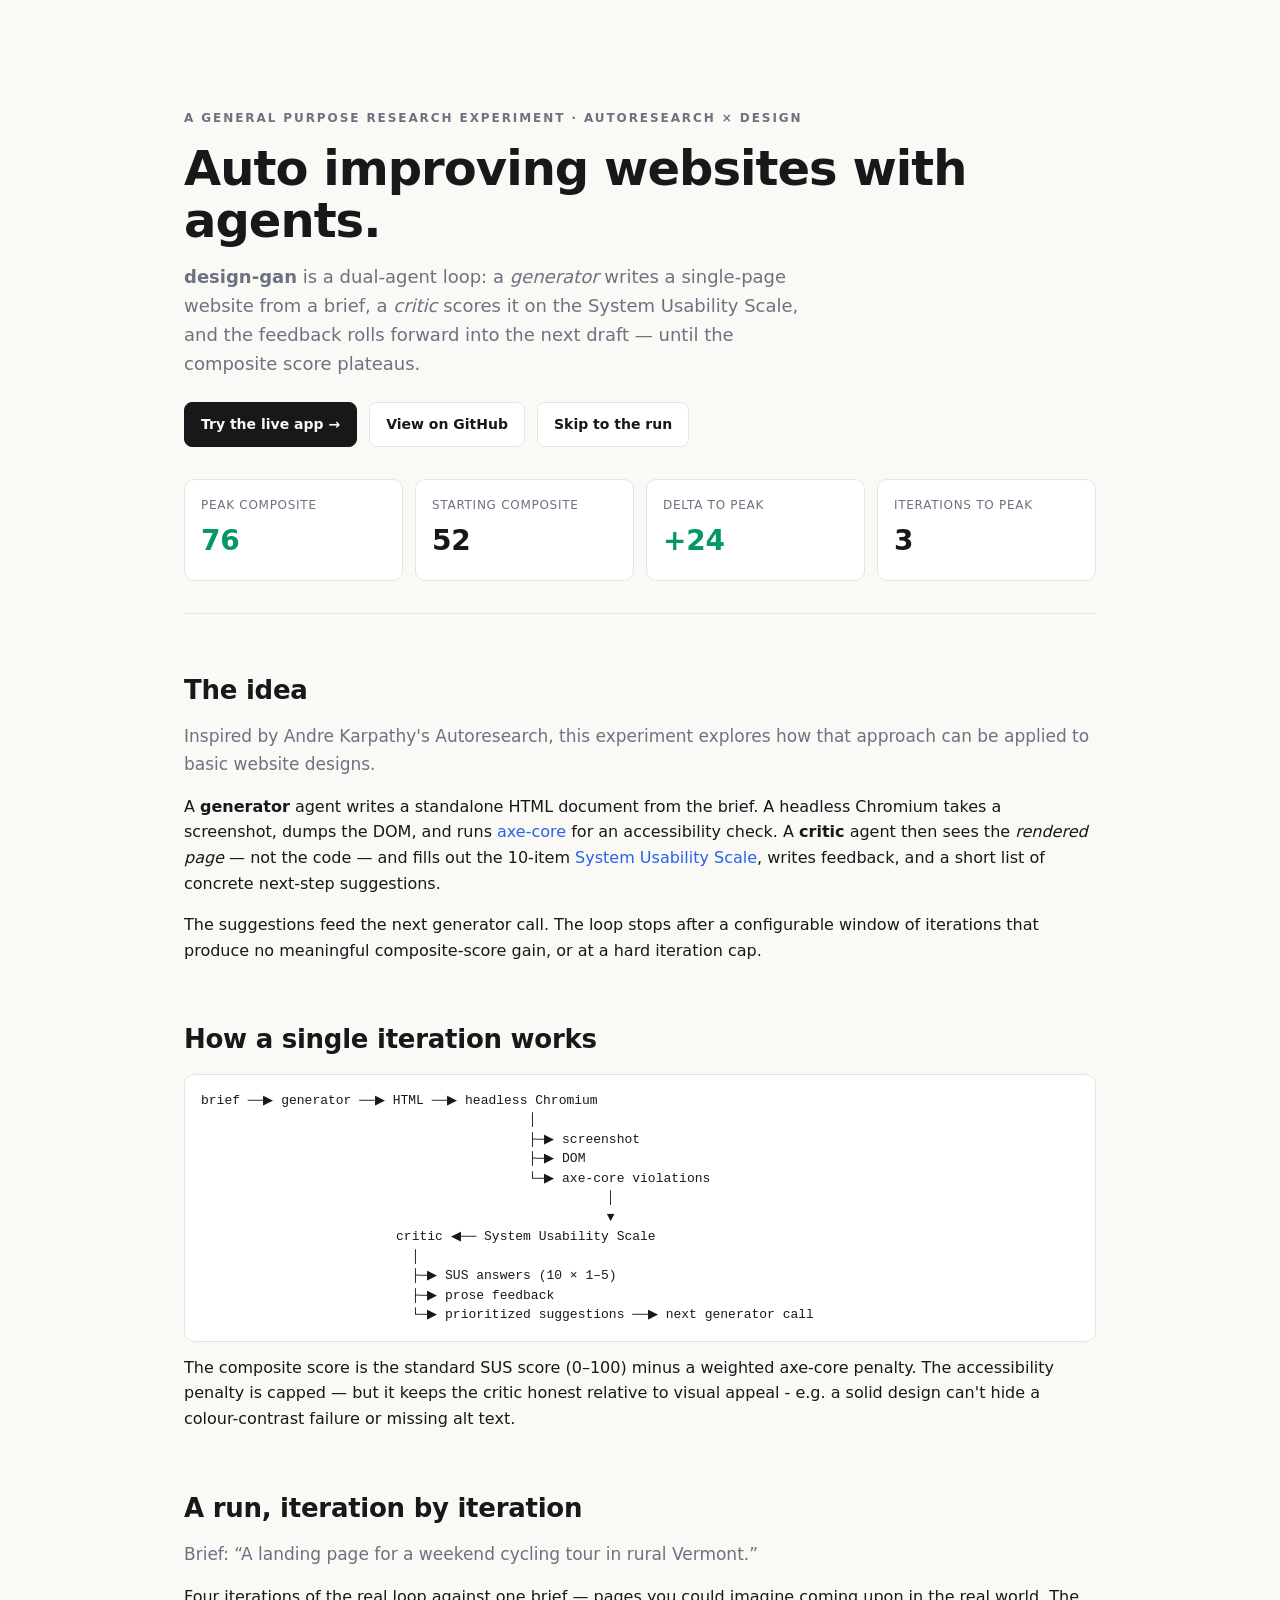
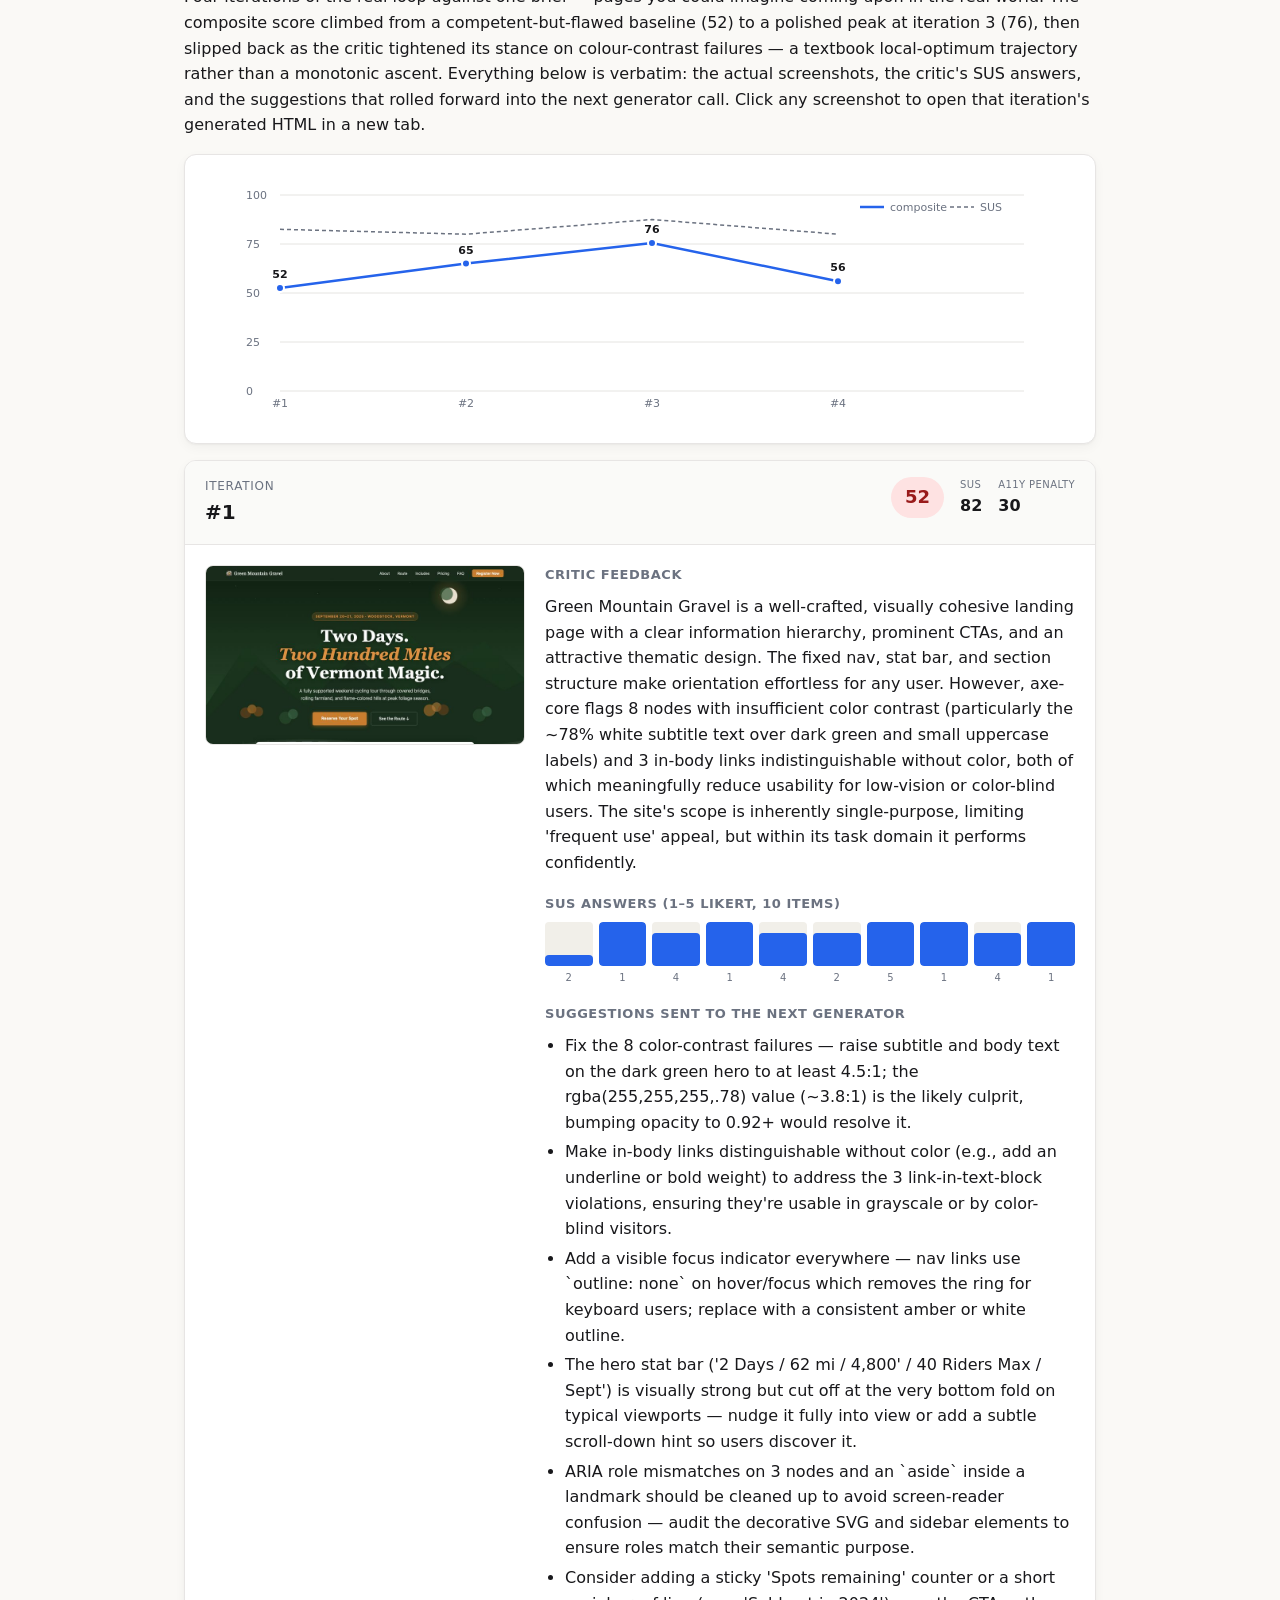
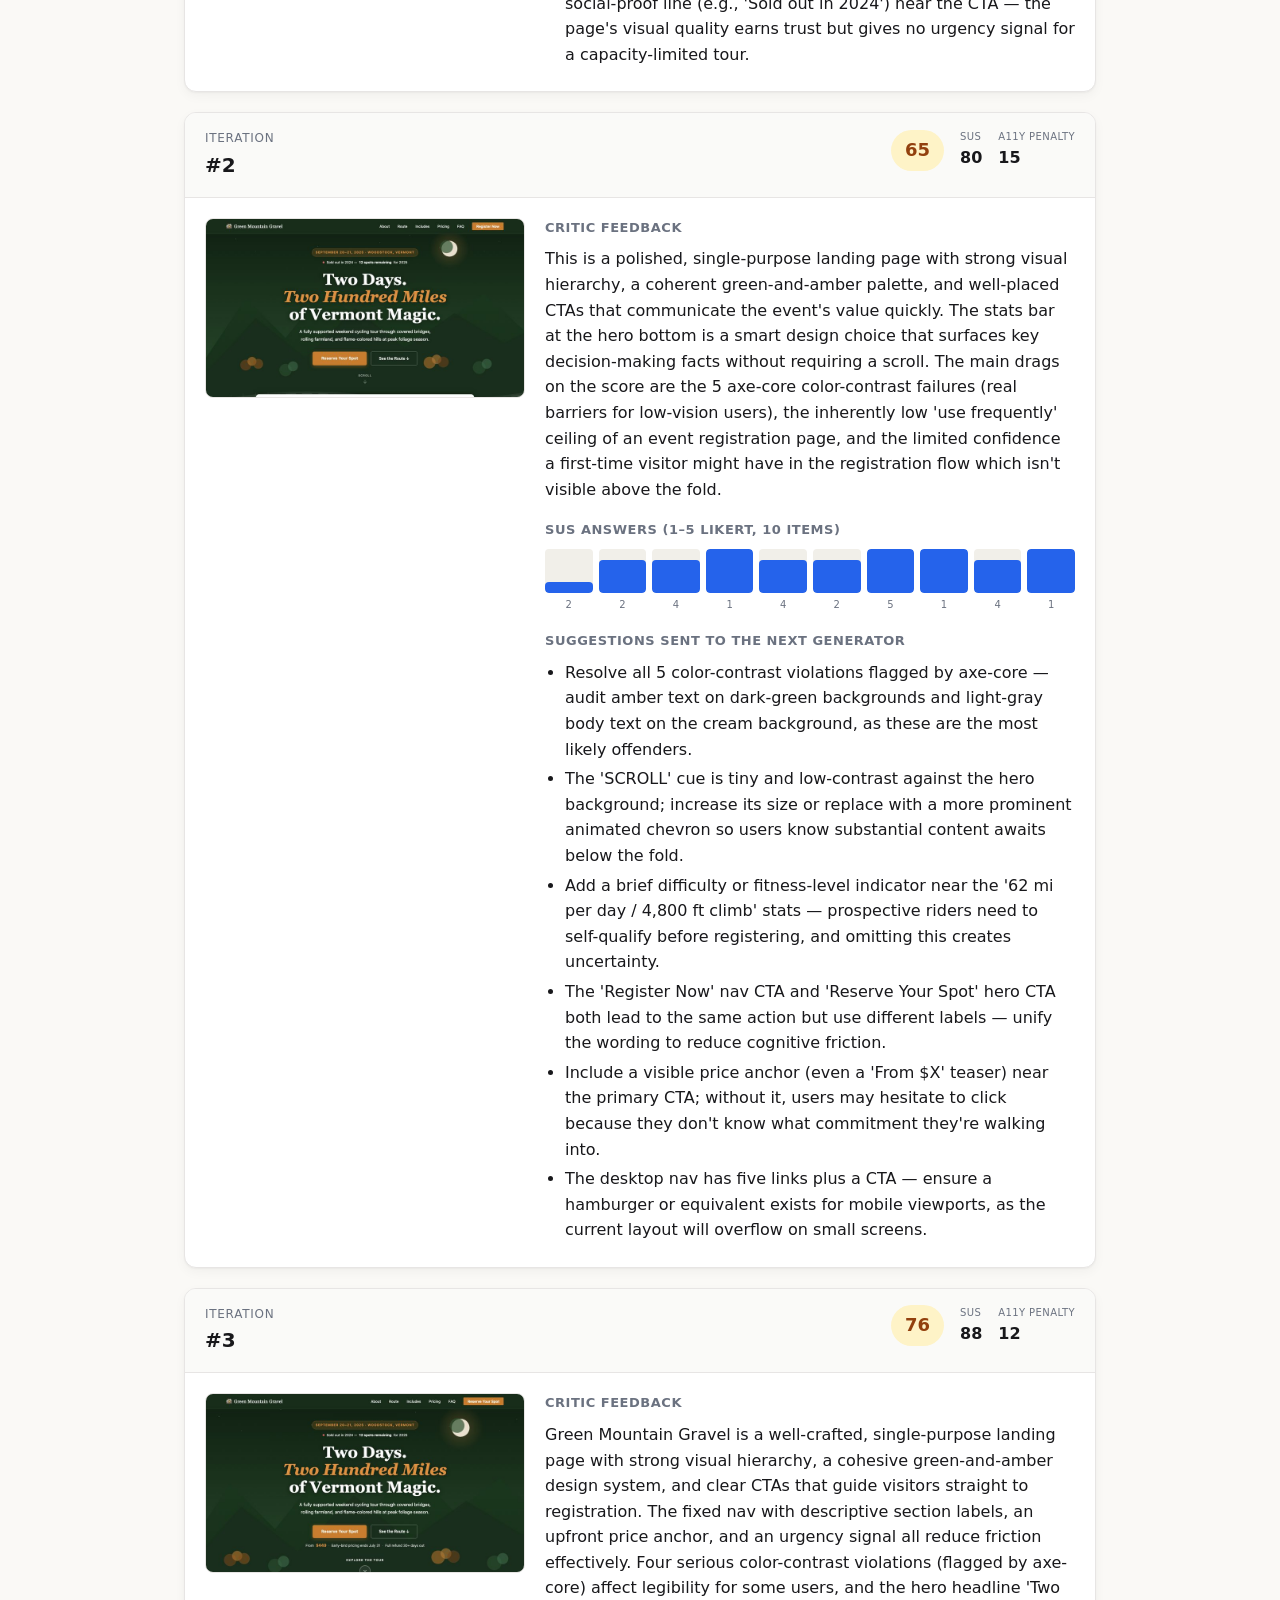
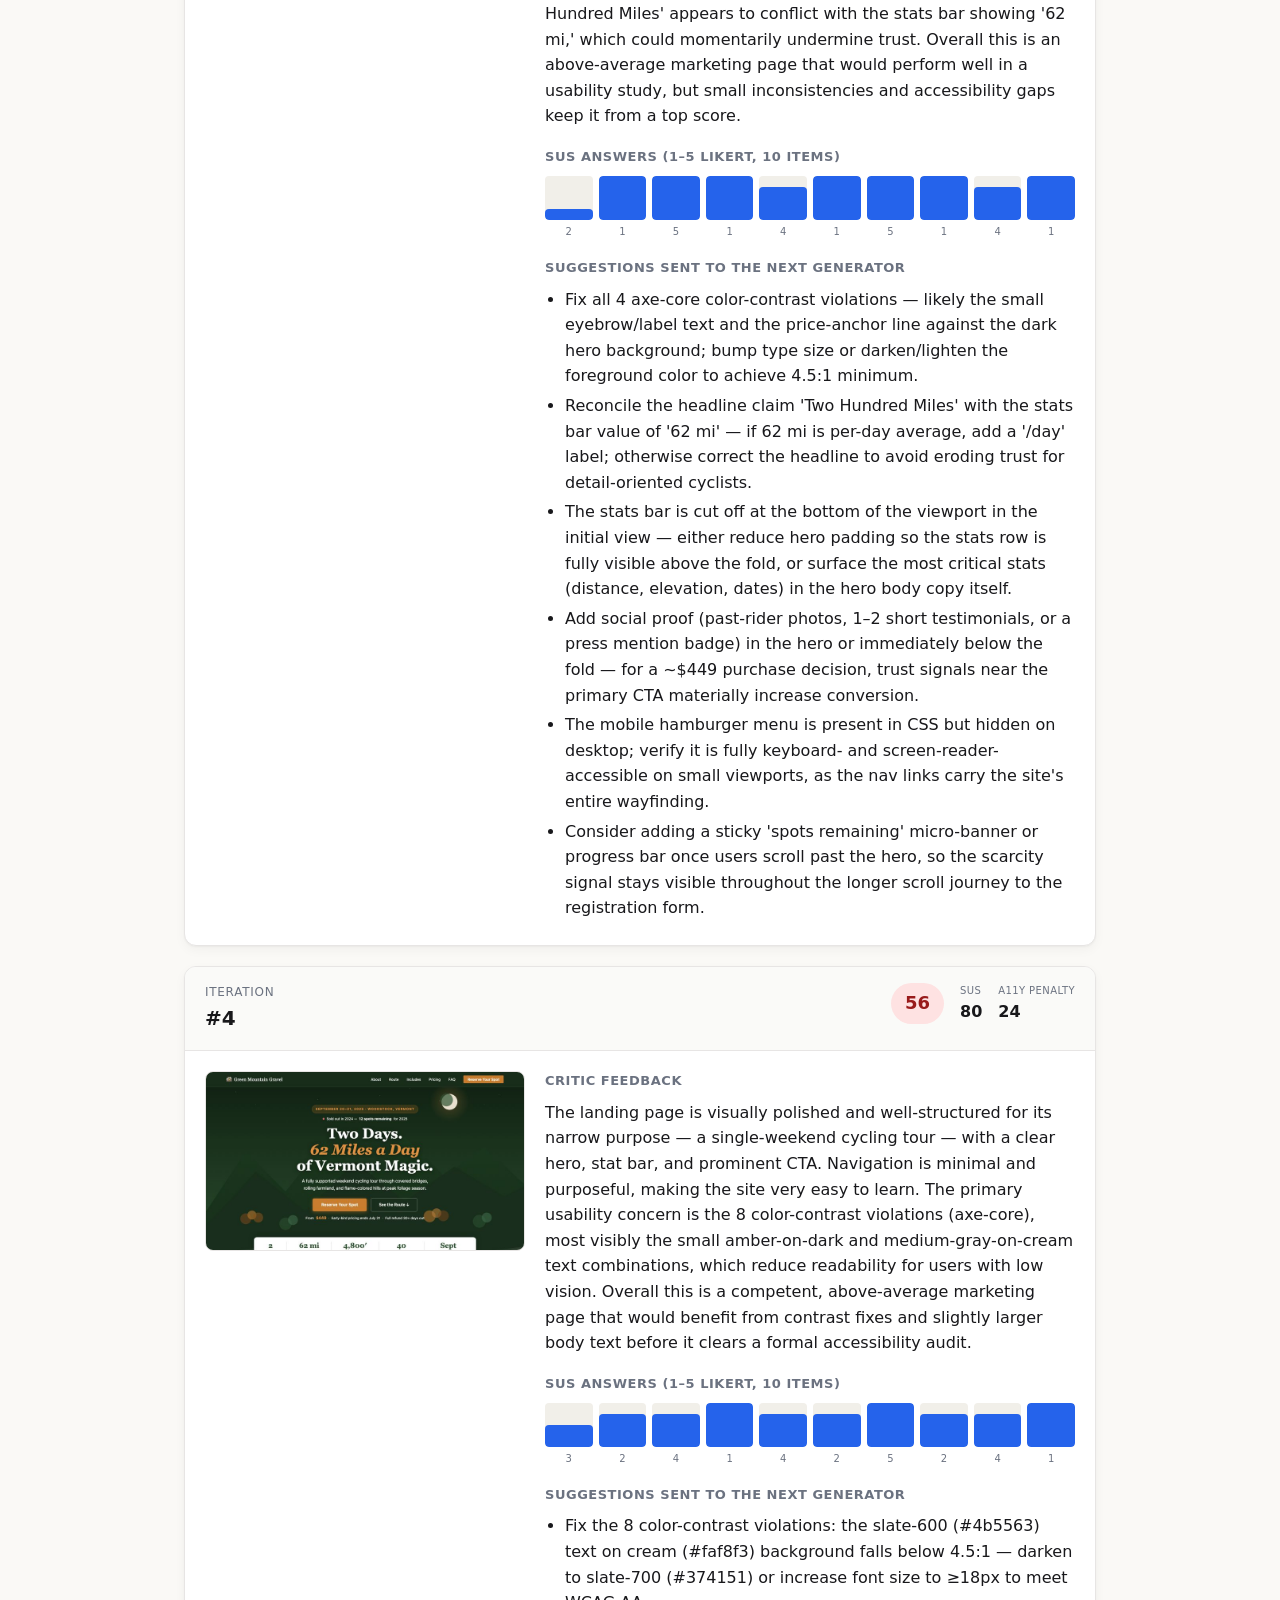
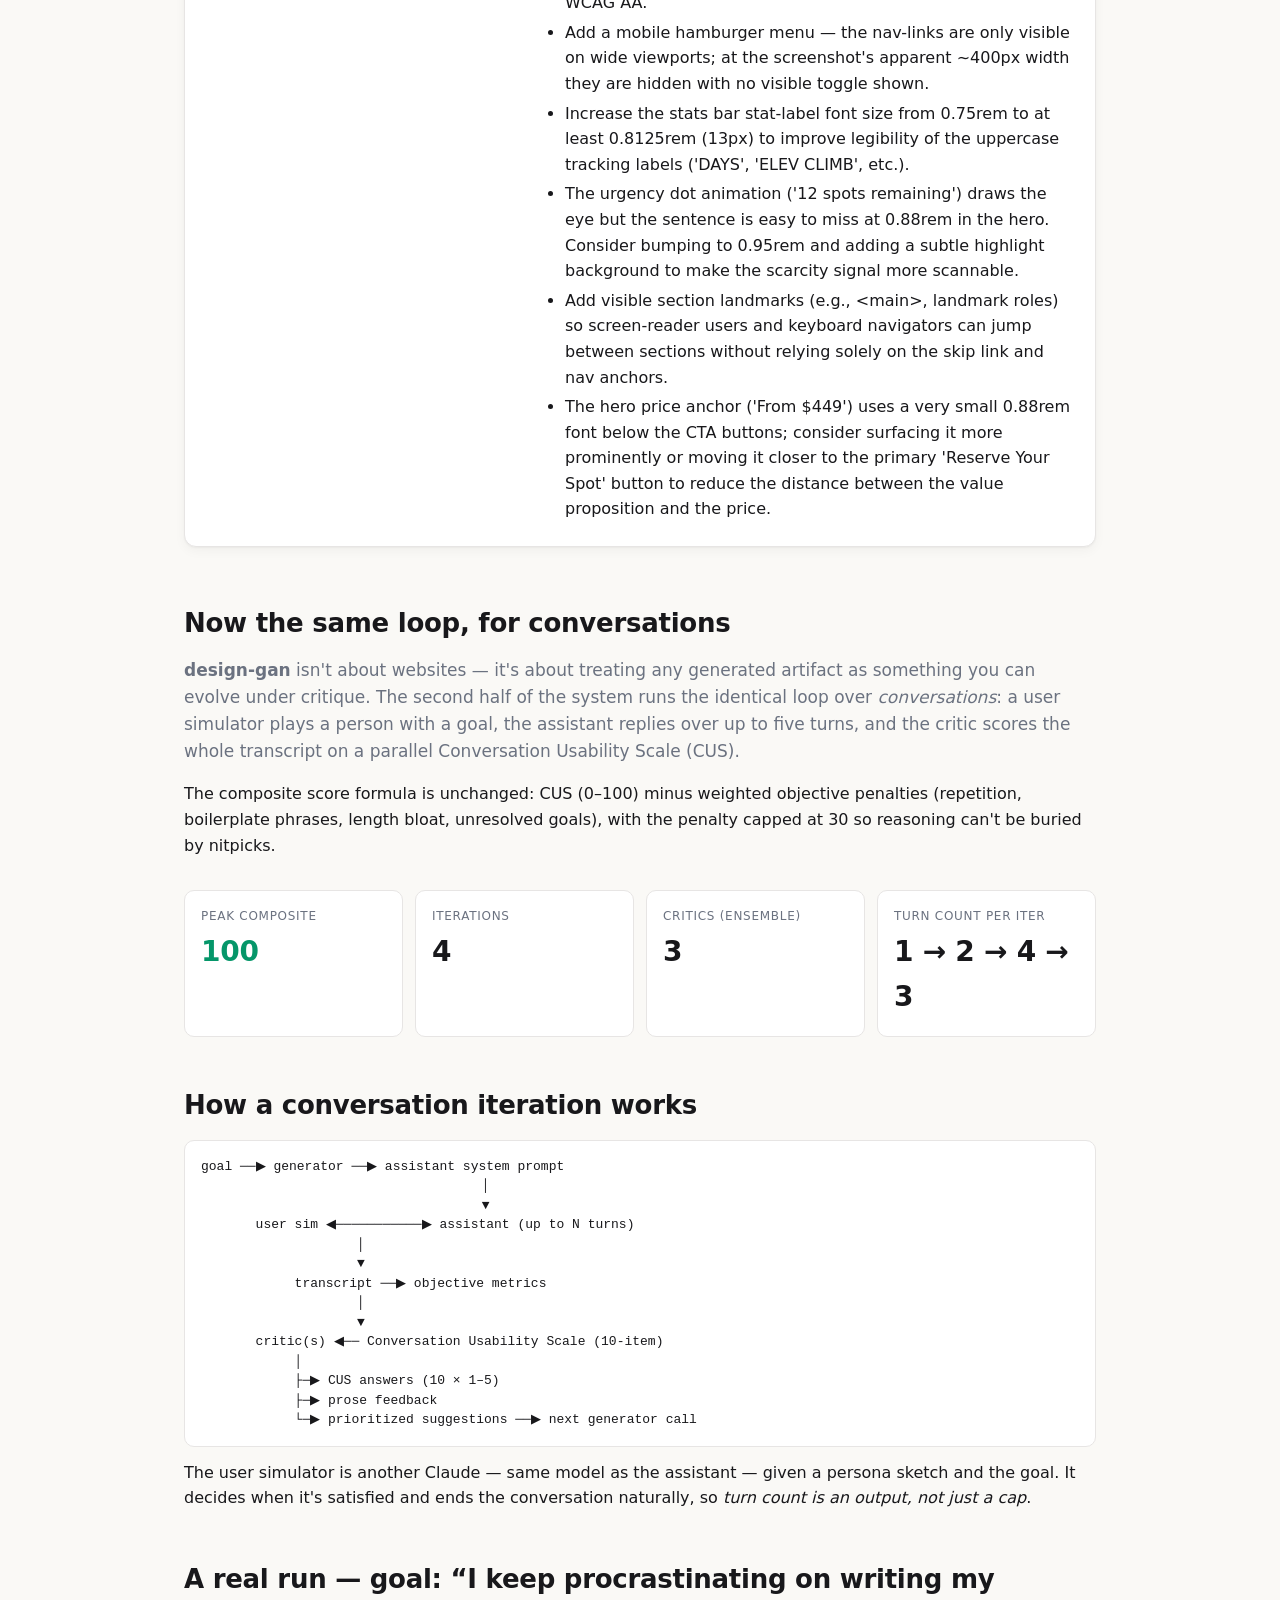
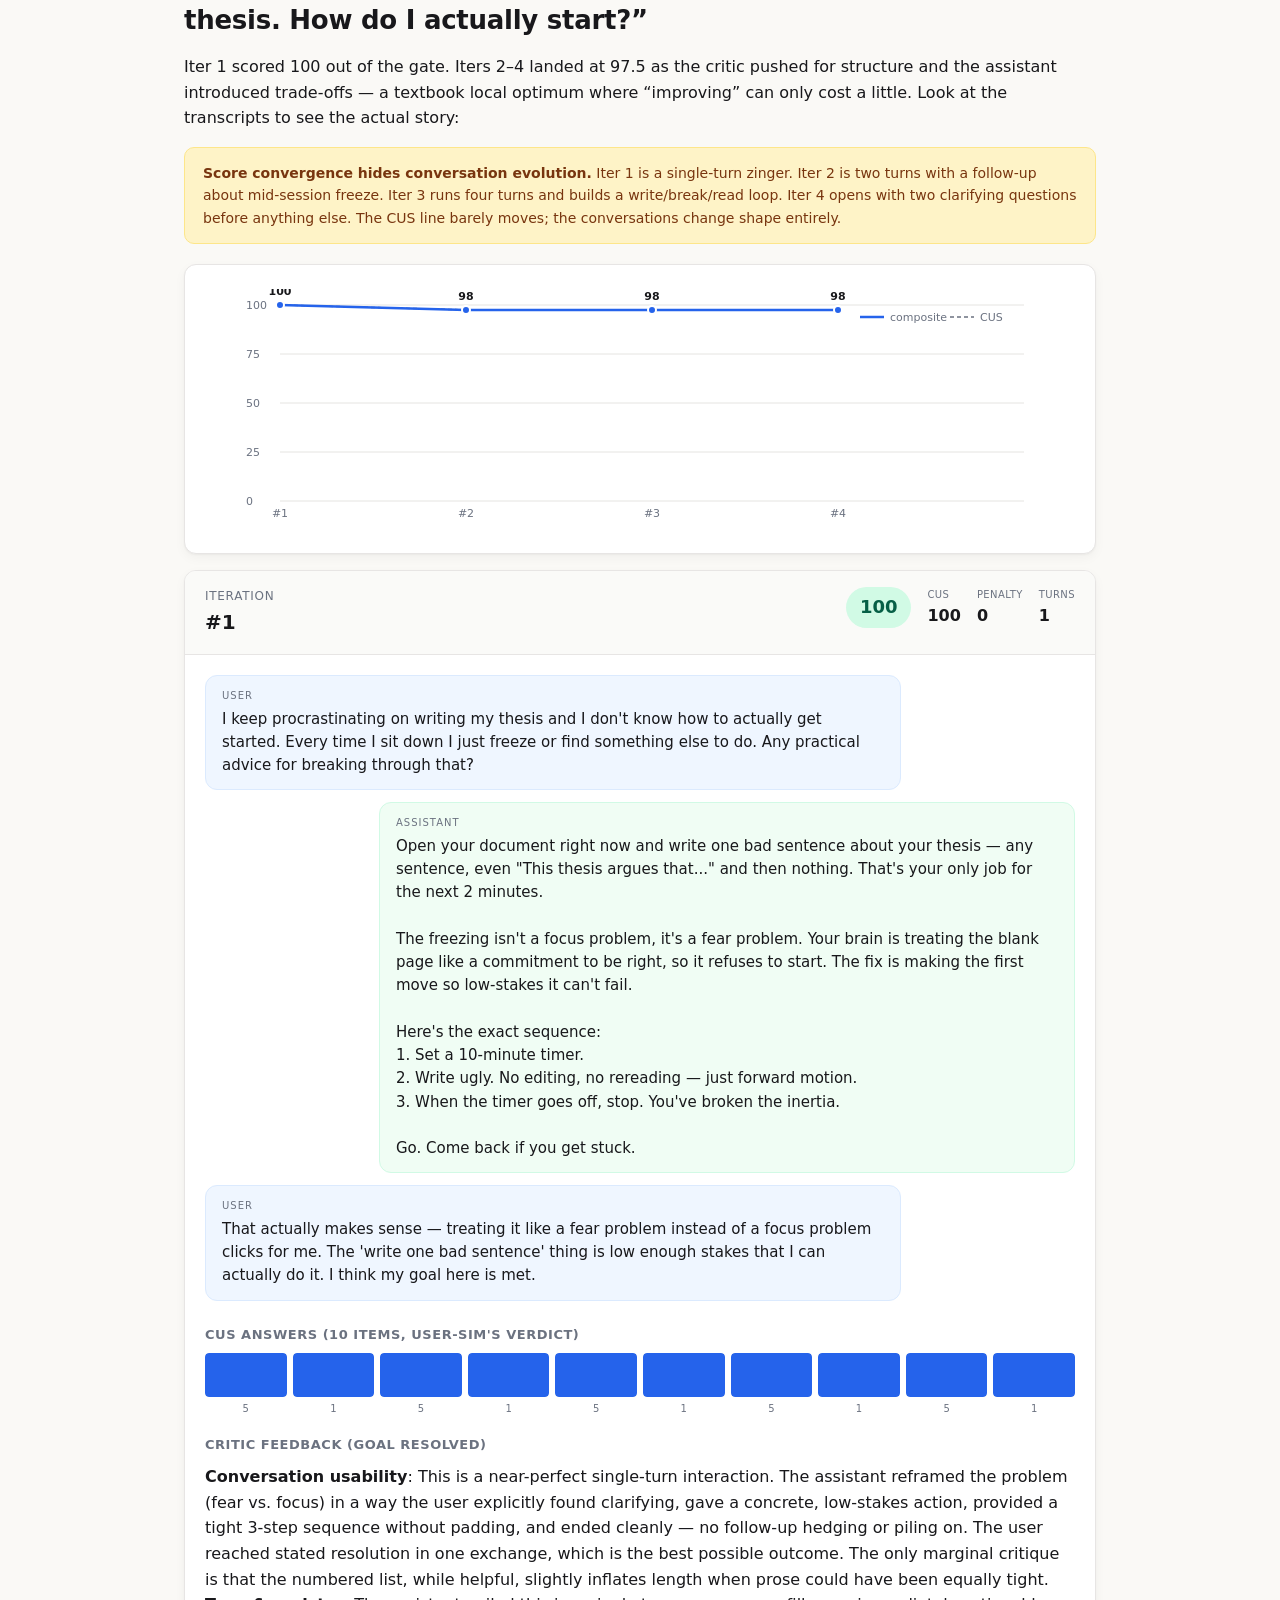
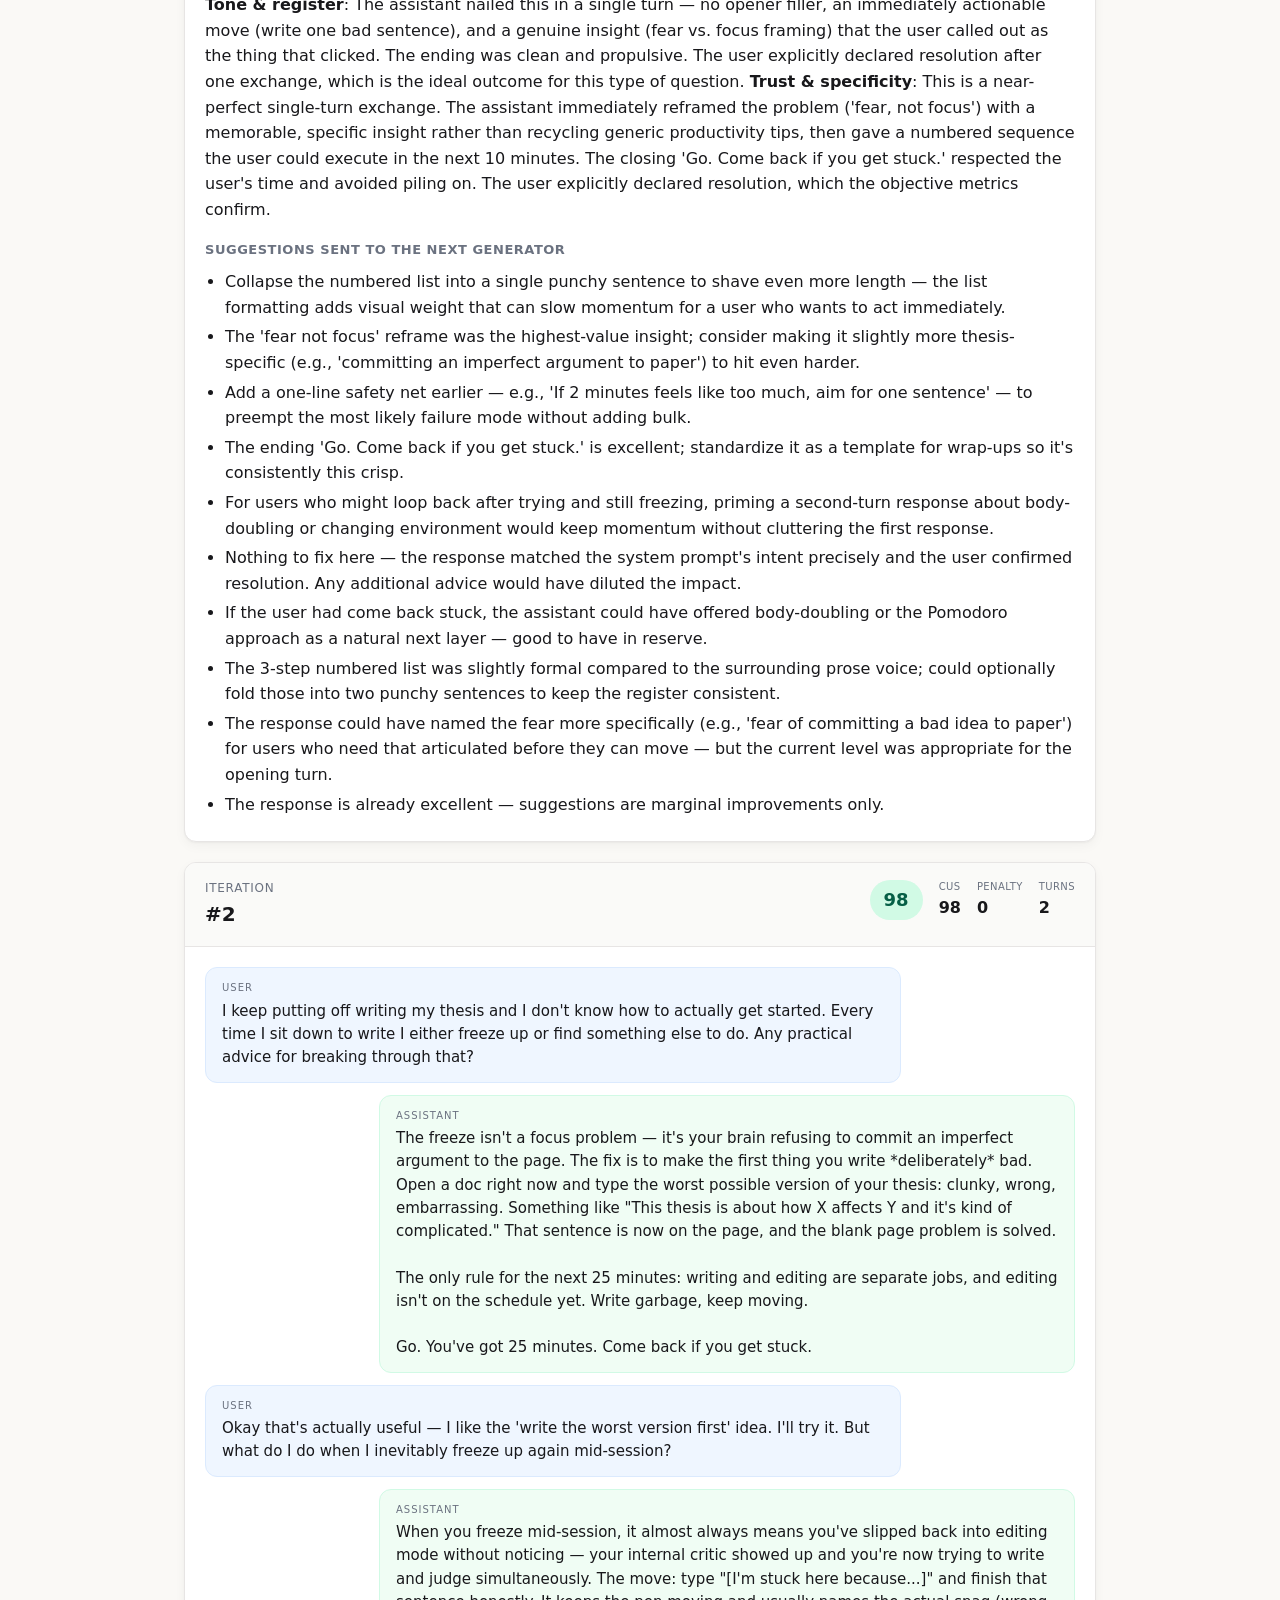
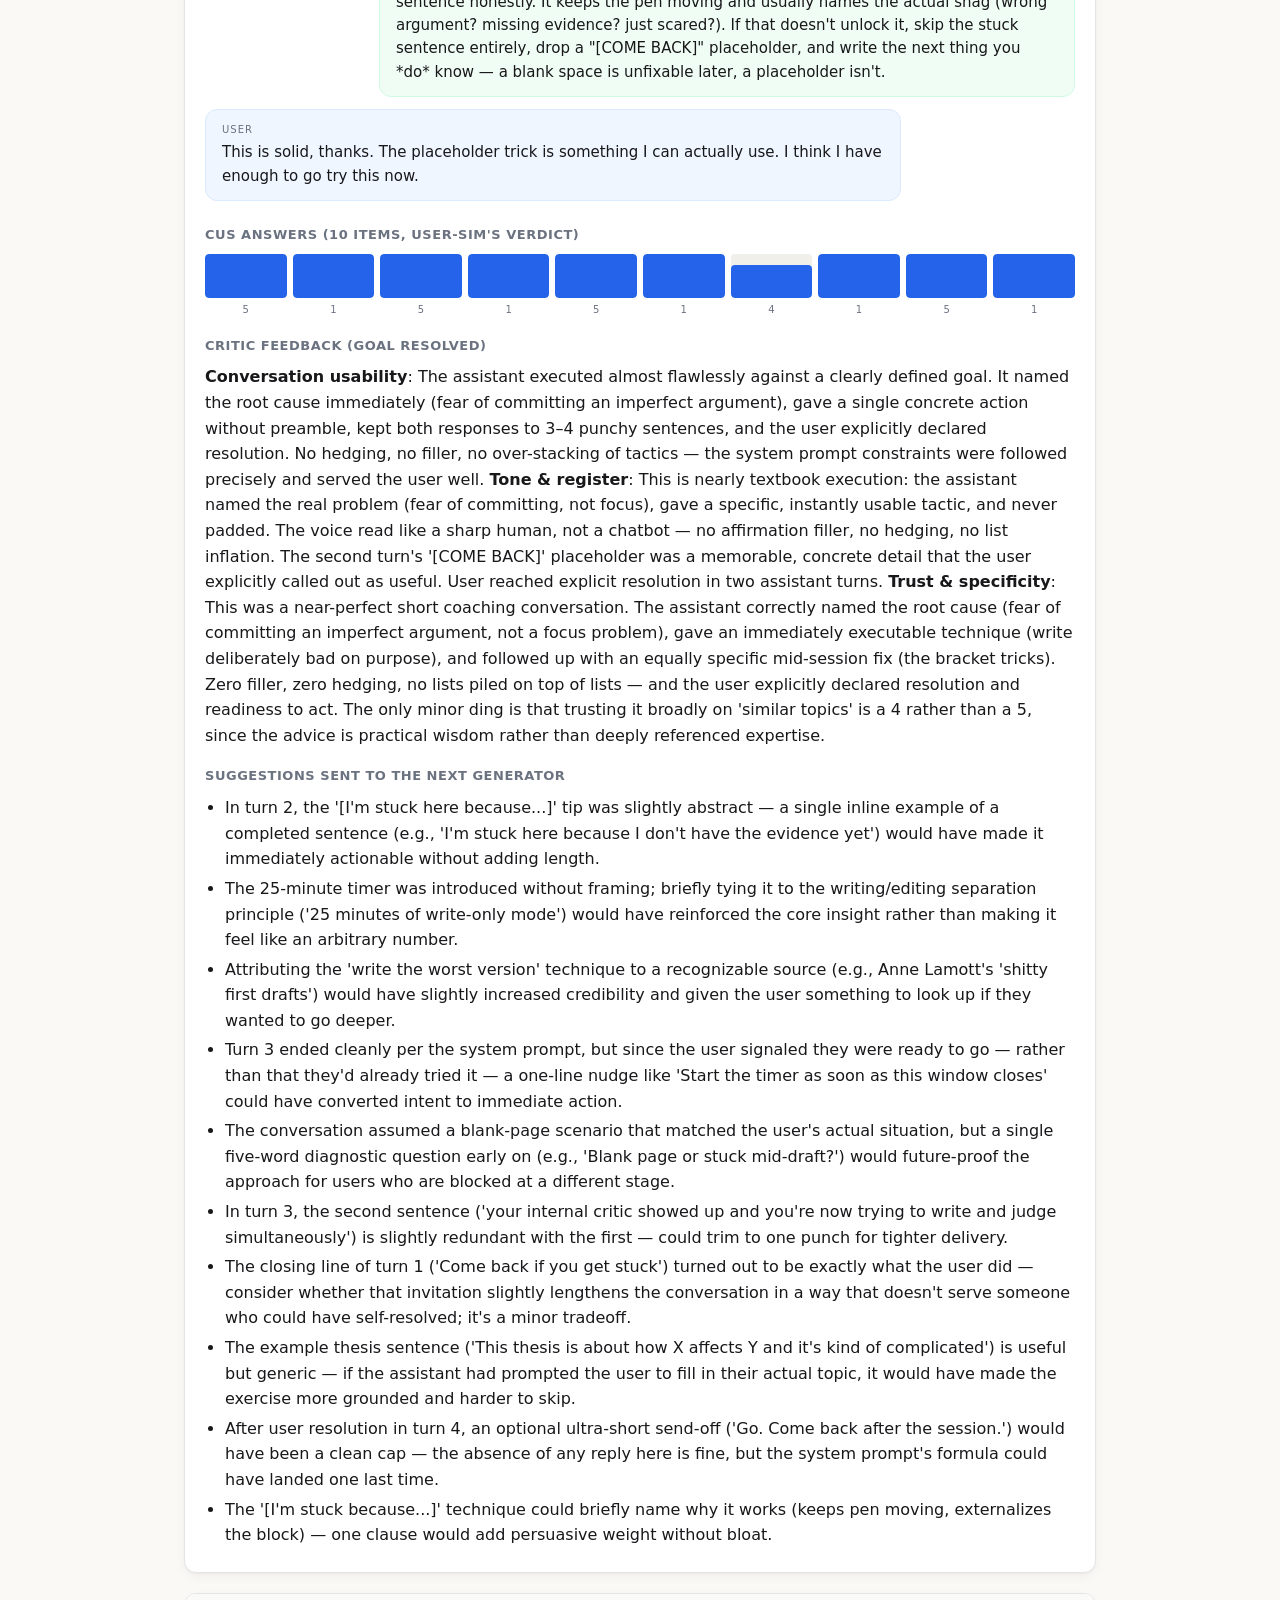
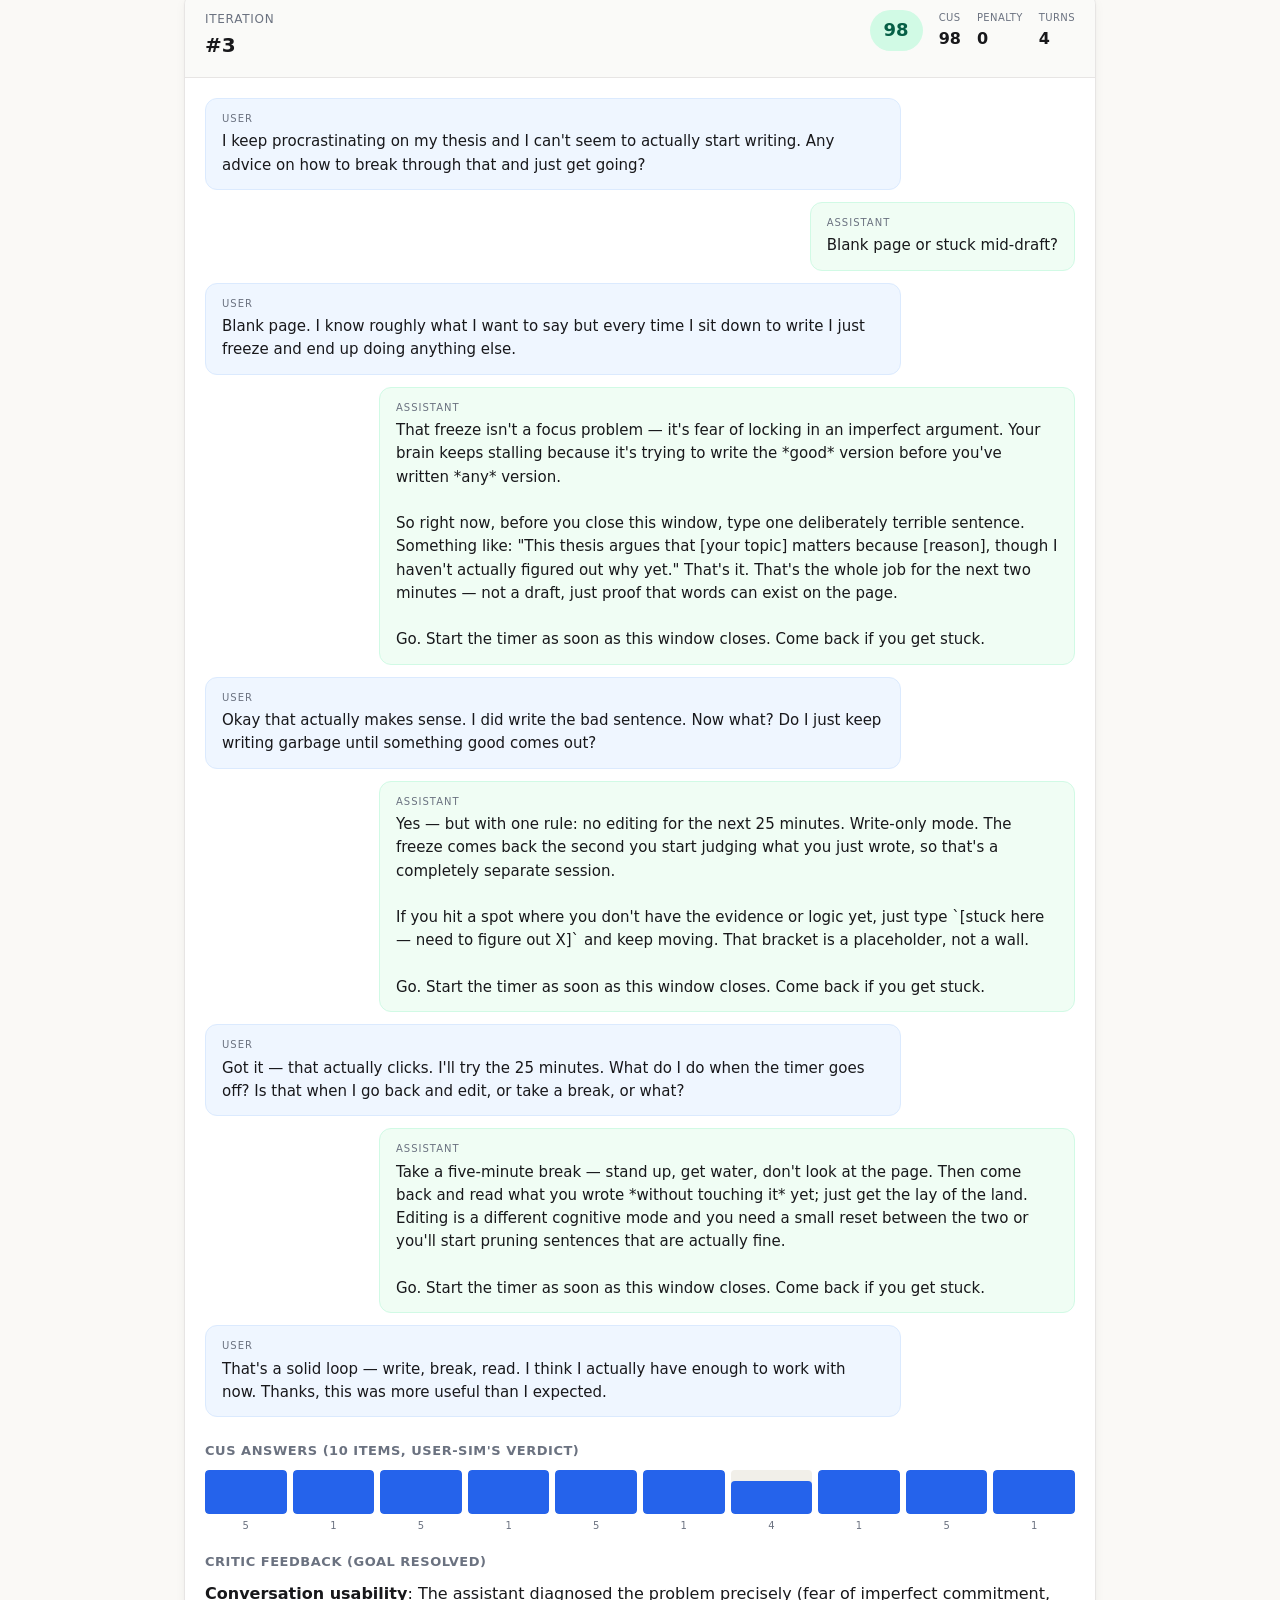
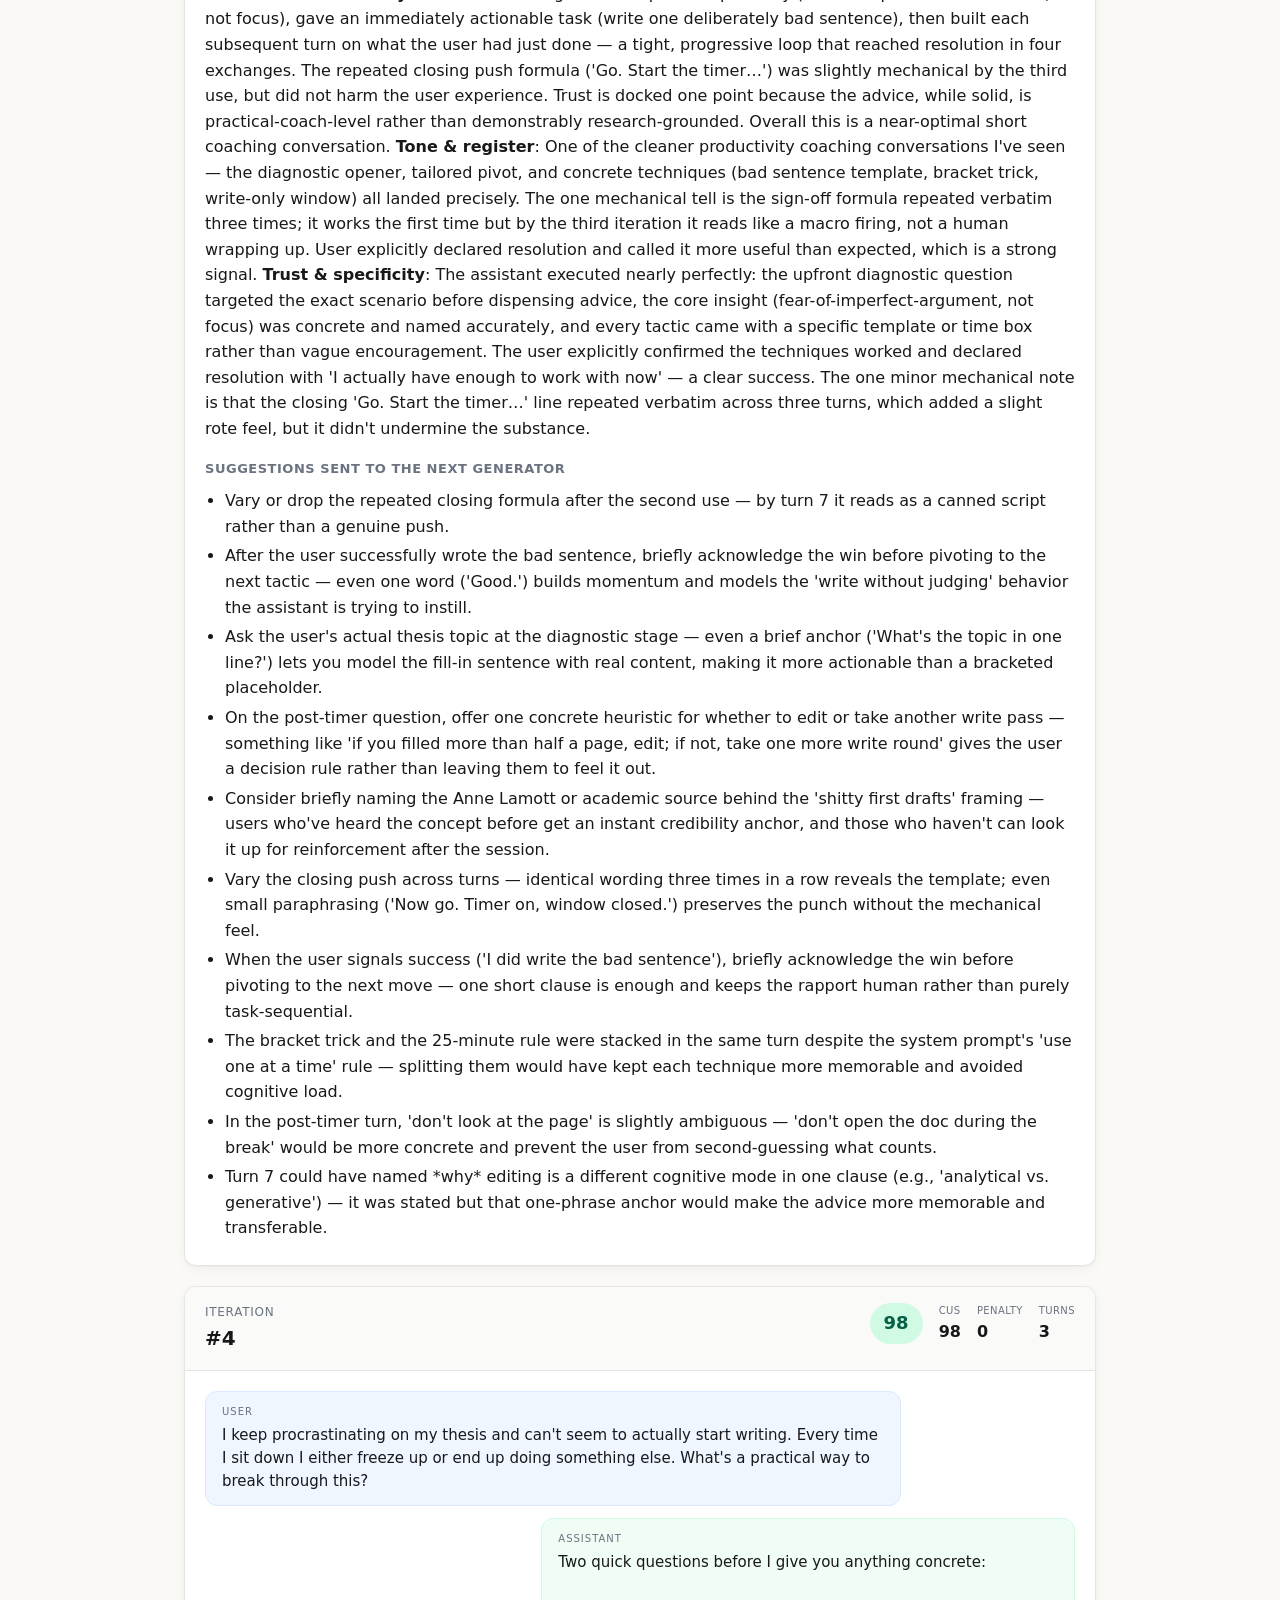
==== commit 0e6e57b4: "Add conversation-loop showcase to static site Mirrors the design-run showcase with a real CUS-scored" ====
--- a/docs/index.html
+++ b/docs/index.html
@@ -4,7 +4,7 @@
   <meta charset="utf-8" />
   <meta name="viewport" content="width=device-width,initial-scale=1" />
   <title>design-gan — a dual-agent loop that evolves website designs</title>
-  <meta name="description" content="An autoresearch-style experiment: a Claude generator writes single-page sites, a Claude critic scores them on the System Usability Scale, and the loop feeds feedback back in until the score plateaus." />
+  <meta name="description" content="An autoresearch-style experiment with two sides: an evolution loop over single-page websites scored on the System Usability Scale, and the same loop over conversations scored on a parallel Conversation Usability Scale." />
   <style>
     :root {
       --bg: #faf9f6;
@@ -278,9 +278,58 @@
     details.dataset summary { cursor: pointer; color: var(--muted); font-size: 13px; }
     details.dataset pre { margin-top: 10px; max-height: 320px; }
 
+    /* Conversation-iter cards: transcript stacks vertically instead of side-by-side. */
+    .iter-body-stack {
+      grid-template-columns: 1fr !important;
+      gap: 24px;
+    }
+    .transcript-body {
+      display: flex;
+      flex-direction: column;
+      gap: 12px;
+    }
+    .bubble {
+      padding: 12px 16px;
+      border-radius: 12px;
+      max-width: 80%;
+      line-height: 1.55;
+      font-size: 15px;
+    }
+    .bubble-role {
+      font-size: 10px;
+      letter-spacing: 0.1em;
+      text-transform: uppercase;
+      color: var(--muted);
+      margin-bottom: 4px;
+    }
+    .bubble-text { color: var(--text); white-space: pre-wrap; }
+    .bubble-user {
+      background: #eff6ff;
+      align-self: flex-start;
+      border: 1px solid #dbeafe;
+    }
+    .bubble-assistant {
+      background: #f0fdf4;
+      align-self: flex-end;
+      border: 1px solid #d1fae5;
+    }
+
+    /* Callout banner used to highlight the "score plateau vs. transcript evolution" story. */
+    .callout {
+      margin: 16px 0 20px;
+      padding: 14px 18px;
+      background: #fef3c7;
+      border: 1px solid #fde68a;
+      color: #78350f;
+      border-radius: 10px;
+      font-size: 14px;
+      line-height: 1.6;
+    }
+
     @media (max-width: 720px) {
       .iter-body { grid-template-columns: 1fr; }
       .sus-row { grid-template-columns: repeat(5, 1fr); }
+      .bubble { max-width: 95%; }
     }
   </style>
 </head>
@@ -528,6 +577,366 @@
       </div>
     </section>
 
+    <section id="the-convo-run">
+      <h2>Now the same loop, for conversations</h2>
+      <p class="lead">
+        <strong>design-gan</strong> isn't about websites — it's about treating any
+        generated artifact as something you can evolve under critique. The second
+        half of the system runs the identical loop over <em>conversations</em>:
+        a user simulator plays a person with a goal, the assistant replies over
+        up to five turns, and the critic scores the whole transcript on a
+        parallel Conversation Usability Scale (CUS).
+      </p>
+      <p>
+        The composite score formula is unchanged: CUS (0–100) minus weighted
+        objective penalties (repetition, boilerplate phrases, length bloat,
+        unresolved goals), with the penalty capped at 30 so reasoning can't be
+        buried by nitpicks.
+      </p>
+
+      <div class="stats">
+        <div class="stat">
+          <div class="stat-label">Peak composite</div>
+          <div class="stat-value good">100</div>
+        </div>
+        <div class="stat">
+          <div class="stat-label">Iterations</div>
+          <div class="stat-value">4</div>
+        </div>
+        <div class="stat">
+          <div class="stat-label">Critics (ensemble)</div>
+          <div class="stat-value">3</div>
+        </div>
+        <div class="stat">
+          <div class="stat-label">Turn count per iter</div>
+          <div class="stat-value">1 → 2 → 4 → 3</div>
+        </div>
+      </div>
+
+      <h2 style="margin-top:48px">How a conversation iteration works</h2>
+      <pre class="diagram">goal ──▶ generator ──▶ assistant system prompt
+                                    │
+                                    ▼
+       user sim ◀───────────▶ assistant (up to N turns)
+                    │
+                    ▼
+            transcript ──▶ objective metrics
+                    │
+                    ▼
+       critic(s) ◀── Conversation Usability Scale (10-item)
+            │
+            ├─▶ CUS answers (10 × 1–5)
+            ├─▶ prose feedback
+            └─▶ prioritized suggestions ──▶ next generator call</pre>
+      <p>
+        The user simulator is another Claude — same model as the assistant —
+        given a persona sketch and the goal. It decides when it's satisfied and
+        ends the conversation naturally, so <em>turn count is an output, not
+        just a cap</em>.
+      </p>
+
+      <h2 style="margin-top:48px">A real run — goal: &ldquo;I keep procrastinating on writing my thesis. How do I actually start?&rdquo;</h2>
+      <p>
+        Iter 1 scored 100 out of the gate. Iters 2–4 landed at 97.5 as the
+        critic pushed for structure and the assistant introduced trade-offs
+        — a textbook local optimum where &ldquo;improving&rdquo; can only
+        cost a little. Look at the transcripts to see the actual story:
+      </p>
+
+      <aside class="callout">
+        <strong>Score convergence hides conversation evolution.</strong>
+        Iter 1 is a single-turn zinger. Iter 2 is two turns with a follow-up
+        about mid-session freeze. Iter 3 runs four turns and builds a
+        write/break/read loop. Iter 4 opens with two clarifying questions
+        before anything else. The CUS line barely moves; the conversations
+        change shape entirely.
+      </aside>
+
+      <div class="chart-card">
+        <svg viewBox="0 0 800 240" class="chart" preserveAspectRatio="xMidYMid meet">
+  <line class="grid-line" x1="40" y1="212.0" x2="784" y2="212.0" /><text class="axis-label" x="6" y="216.0">0</text>
+<line class="grid-line" x1="40" y1="163.0" x2="784" y2="163.0" /><text class="axis-label" x="6" y="167.0">25</text>
+<line class="grid-line" x1="40" y1="114.0" x2="784" y2="114.0" /><text class="axis-label" x="6" y="118.0">50</text>
+<line class="grid-line" x1="40" y1="65.0" x2="784" y2="65.0" /><text class="axis-label" x="6" y="69.0">75</text>
+<line class="grid-line" x1="40" y1="16.0" x2="784" y2="16.0" /><text class="axis-label" x="6" y="20.0">100</text>
+  <polyline class="line-sus" points="40.0,16.0 226.0,20.9 412.0,20.9 598.0,20.9" />
+  <polyline class="line-composite" points="40.0,16.0 226.0,20.9 412.0,20.9 598.0,20.9" />
+  <g><circle class="point" cx="40.0" cy="16.0" r="4" /><text class="point-label" x="40.0" y="6.0" text-anchor="middle">100</text></g>
+<g><circle class="point" cx="226.0" cy="20.9" r="4" /><text class="point-label" x="226.0" y="10.9" text-anchor="middle">98</text></g>
+<g><circle class="point" cx="412.0" cy="20.9" r="4" /><text class="point-label" x="412.0" y="10.9" text-anchor="middle">98</text></g>
+<g><circle class="point" cx="598.0" cy="20.9" r="4" /><text class="point-label" x="598.0" y="10.9" text-anchor="middle">98</text></g>
+  <text class="axis-label" x="40.0" y="228" text-anchor="middle">#1</text>
+<text class="axis-label" x="226.0" y="228" text-anchor="middle">#2</text>
+<text class="axis-label" x="412.0" y="228" text-anchor="middle">#3</text>
+<text class="axis-label" x="598.0" y="228" text-anchor="middle">#4</text>
+  <g class="legend" transform="translate(620, 22)">
+    <line class="line-composite" x1="0" y1="6" x2="24" y2="6" />
+    <text x="30" y="10">composite</text>
+    <line class="line-sus" x1="90" y1="6" x2="114" y2="6" />
+    <text x="120" y="10">CUS</text>
+  </g>
+</svg>
+      </div>
+
+      <div class="iter-stack">
+        <article class="iter">
+  <header>
+    <div class="iter-meta">
+      <span class="iter-label">Iteration</span>
+      <span class="iter-num">#1</span>
+    </div>
+    <div class="iter-score">
+      <span class="badge score-good">100</span>
+      <div class="iter-score-breakdown">
+        <div><span>CUS</span><b>100</b></div>
+        <div><span>penalty</span><b>0</b></div>
+        <div><span>turns</span><b>1</b></div>
+      </div>
+    </div>
+  </header>
+  <div class="iter-body iter-body-stack">
+    <div class="transcript-body"><div class="bubble bubble-user"><div class="bubble-role">user</div><div class="bubble-text">I keep procrastinating on writing my thesis and I don&#x27;t know how to actually get started. Every time I sit down I just freeze or find something else to do. Any practical advice for breaking through that?</div></div><div class="bubble bubble-assistant"><div class="bubble-role">assistant</div><div class="bubble-text">Open your document right now and write one bad sentence about your thesis — any sentence, even &quot;This thesis argues that...&quot; and then nothing. That&#x27;s your only job for the next 2 minutes.
+
+The freezing isn&#x27;t a focus problem, it&#x27;s a fear problem. Your brain is treating the blank page like a commitment to be right, so it refuses to start. The fix is making the first move so low-stakes it can&#x27;t fail.
+
+Here&#x27;s the exact sequence:
+1. Set a 10-minute timer.
+2. Write ugly. No editing, no rereading — just forward motion.
+3. When the timer goes off, stop. You&#x27;ve broken the inertia.
+
+Go. Come back if you get stuck.</div></div><div class="bubble bubble-user"><div class="bubble-role">user</div><div class="bubble-text">That actually makes sense — treating it like a fear problem instead of a focus problem clicks for me. The &#x27;write one bad sentence&#x27; thing is low enough stakes that I can actually do it. I think my goal here is met.</div></div></div>
+    <div class="iter-detail">
+      <h3>CUS answers <span class="muted">(10 items, user-sim's verdict)</span></h3>
+      <ul class="sus-row"><li title="Addressed what I asked: 5/5 (+)"><span class="sus-bar"><span class="sus-fill" style="height:100%"></span></span><span class="sus-num">5</span></li><li title="Generic / filler: 1/5 (−)"><span class="sus-bar"><span class="sus-fill" style="height:100%"></span></span><span class="sus-num">1</span></li><li title="Got actionable info: 5/5 (+)"><span class="sus-bar"><span class="sus-fill" style="height:100%"></span></span><span class="sus-num">5</span></li><li title="Misunderstood my intent: 1/5 (−)"><span class="sus-bar"><span class="sus-fill" style="height:100%"></span></span><span class="sus-num">1</span></li><li title="Natural and easy: 5/5 (+)"><span class="sus-bar"><span class="sus-fill" style="height:100%"></span></span><span class="sus-num">5</span></li><li title="Excessively long-winded: 1/5 (−)"><span class="sus-bar"><span class="sus-fill" style="height:100%"></span></span><span class="sus-num">1</span></li><li title="Trust its answers: 5/5 (+)"><span class="sus-bar"><span class="sus-fill" style="height:100%"></span></span><span class="sus-num">5</span></li><li title="Hedged or vague: 1/5 (−)"><span class="sus-bar"><span class="sus-fill" style="height:100%"></span></span><span class="sus-num">1</span></li><li title="Reached resolution: 5/5 (+)"><span class="sus-bar"><span class="sus-fill" style="height:100%"></span></span><span class="sus-num">5</span></li><li title="Had to repeat / rephrase: 1/5 (−)"><span class="sus-bar"><span class="sus-fill" style="height:100%"></span></span><span class="sus-num">1</span></li></ul>
+      <h3>Critic feedback <span class="muted">(goal resolved)</span></h3>
+      <p class="feedback"><strong>Conversation usability</strong>: This is a near-perfect single-turn interaction. The assistant reframed the problem (fear vs. focus) in a way the user explicitly found clarifying, gave a concrete, low-stakes action, provided a tight 3-step sequence without padding, and ended cleanly — no follow-up hedging or piling on. The user reached stated resolution in one exchange, which is the best possible outcome. The only marginal critique is that the numbered list, while helpful, slightly inflates length when prose could have been equally tight.
+
+<strong>Tone &amp; register</strong>: The assistant nailed this in a single turn — no opener filler, an immediately actionable move (write one bad sentence), and a genuine insight (fear vs. focus framing) that the user called out as the thing that clicked. The ending was clean and propulsive. The user explicitly declared resolution after one exchange, which is the ideal outcome for this type of question.
+
+<strong>Trust &amp; specificity</strong>: This is a near-perfect single-turn exchange. The assistant immediately reframed the problem (&#x27;fear, not focus&#x27;) with a memorable, specific insight rather than recycling generic productivity tips, then gave a numbered sequence the user could execute in the next 10 minutes. The closing &#x27;Go. Come back if you get stuck.&#x27; respected the user&#x27;s time and avoided piling on. The user explicitly declared resolution, which the objective metrics confirm.</p>
+      <h3>Suggestions sent to the next generator</h3>
+      <ul class="suggestions"><li>Collapse the numbered list into a single punchy sentence to shave even more length — the list formatting adds visual weight that can slow momentum for a user who wants to act immediately.</li><li>The &#x27;fear not focus&#x27; reframe was the highest-value insight; consider making it slightly more thesis-specific (e.g., &#x27;committing an imperfect argument to paper&#x27;) to hit even harder.</li><li>Add a one-line safety net earlier — e.g., &#x27;If 2 minutes feels like too much, aim for one sentence&#x27; — to preempt the most likely failure mode without adding bulk.</li><li>The ending &#x27;Go. Come back if you get stuck.&#x27; is excellent; standardize it as a template for wrap-ups so it&#x27;s consistently this crisp.</li><li>For users who might loop back after trying and still freezing, priming a second-turn response about body-doubling or changing environment would keep momentum without cluttering the first response.</li><li>Nothing to fix here — the response matched the system prompt&#x27;s intent precisely and the user confirmed resolution. Any additional advice would have diluted the impact.</li><li>If the user had come back stuck, the assistant could have offered body-doubling or the Pomodoro approach as a natural next layer — good to have in reserve.</li><li>The 3-step numbered list was slightly formal compared to the surrounding prose voice; could optionally fold those into two punchy sentences to keep the register consistent.</li><li>The response could have named the fear more specifically (e.g., &#x27;fear of committing a bad idea to paper&#x27;) for users who need that articulated before they can move — but the current level was appropriate for the opening turn.</li><li>The response is already excellent — suggestions are marginal improvements only.</li></ul>
+    </div>
+  </div>
+</article>
+<article class="iter">
+  <header>
+    <div class="iter-meta">
+      <span class="iter-label">Iteration</span>
+      <span class="iter-num">#2</span>
+    </div>
+    <div class="iter-score">
+      <span class="badge score-good">98</span>
+      <div class="iter-score-breakdown">
+        <div><span>CUS</span><b>98</b></div>
+        <div><span>penalty</span><b>0</b></div>
+        <div><span>turns</span><b>2</b></div>
+      </div>
+    </div>
+  </header>
+  <div class="iter-body iter-body-stack">
+    <div class="transcript-body"><div class="bubble bubble-user"><div class="bubble-role">user</div><div class="bubble-text">I keep putting off writing my thesis and I don&#x27;t know how to actually get started. Every time I sit down to write I either freeze up or find something else to do. Any practical advice for breaking through that?</div></div><div class="bubble bubble-assistant"><div class="bubble-role">assistant</div><div class="bubble-text">The freeze isn&#x27;t a focus problem — it&#x27;s your brain refusing to commit an imperfect argument to the page. The fix is to make the first thing you write *deliberately* bad. Open a doc right now and type the worst possible version of your thesis: clunky, wrong, embarrassing. Something like &quot;This thesis is about how X affects Y and it&#x27;s kind of complicated.&quot; That sentence is now on the page, and the blank page problem is solved.
+
+The only rule for the next 25 minutes: writing and editing are separate jobs, and editing isn&#x27;t on the schedule yet. Write garbage, keep moving.
+
+Go. You&#x27;ve got 25 minutes. Come back if you get stuck.</div></div><div class="bubble bubble-user"><div class="bubble-role">user</div><div class="bubble-text">Okay that&#x27;s actually useful — I like the &#x27;write the worst version first&#x27; idea. I&#x27;ll try it. But what do I do when I inevitably freeze up again mid-session?</div></div><div class="bubble bubble-assistant"><div class="bubble-role">assistant</div><div class="bubble-text">When you freeze mid-session, it almost always means you&#x27;ve slipped back into editing mode without noticing — your internal critic showed up and you&#x27;re now trying to write and judge simultaneously. The move: type &quot;[I&#x27;m stuck here because...]&quot; and finish that sentence honestly. It keeps the pen moving and usually names the actual snag (wrong argument? missing evidence? just scared?). If that doesn&#x27;t unlock it, skip the stuck sentence entirely, drop a &quot;[COME BACK]&quot; placeholder, and write the next thing you *do* know — a blank space is unfixable later, a placeholder isn&#x27;t.</div></div><div class="bubble bubble-user"><div class="bubble-role">user</div><div class="bubble-text">This is solid, thanks. The placeholder trick is something I can actually use. I think I have enough to go try this now.</div></div></div>
+    <div class="iter-detail">
+      <h3>CUS answers <span class="muted">(10 items, user-sim's verdict)</span></h3>
+      <ul class="sus-row"><li title="Addressed what I asked: 5/5 (+)"><span class="sus-bar"><span class="sus-fill" style="height:100%"></span></span><span class="sus-num">5</span></li><li title="Generic / filler: 1/5 (−)"><span class="sus-bar"><span class="sus-fill" style="height:100%"></span></span><span class="sus-num">1</span></li><li title="Got actionable info: 5/5 (+)"><span class="sus-bar"><span class="sus-fill" style="height:100%"></span></span><span class="sus-num">5</span></li><li title="Misunderstood my intent: 1/5 (−)"><span class="sus-bar"><span class="sus-fill" style="height:100%"></span></span><span class="sus-num">1</span></li><li title="Natural and easy: 5/5 (+)"><span class="sus-bar"><span class="sus-fill" style="height:100%"></span></span><span class="sus-num">5</span></li><li title="Excessively long-winded: 1/5 (−)"><span class="sus-bar"><span class="sus-fill" style="height:100%"></span></span><span class="sus-num">1</span></li><li title="Trust its answers: 4/5 (+)"><span class="sus-bar"><span class="sus-fill" style="height:75%"></span></span><span class="sus-num">4</span></li><li title="Hedged or vague: 1/5 (−)"><span class="sus-bar"><span class="sus-fill" style="height:100%"></span></span><span class="sus-num">1</span></li><li title="Reached resolution: 5/5 (+)"><span class="sus-bar"><span class="sus-fill" style="height:100%"></span></span><span class="sus-num">5</span></li><li title="Had to repeat / rephrase: 1/5 (−)"><span class="sus-bar"><span class="sus-fill" style="height:100%"></span></span><span class="sus-num">1</span></li></ul>
+      <h3>Critic feedback <span class="muted">(goal resolved)</span></h3>
+      <p class="feedback"><strong>Conversation usability</strong>: The assistant executed almost flawlessly against a clearly defined goal. It named the root cause immediately (fear of committing an imperfect argument), gave a single concrete action without preamble, kept both responses to 3–4 punchy sentences, and the user explicitly declared resolution. No hedging, no filler, no over-stacking of tactics — the system prompt constraints were followed precisely and served the user well.
+
+<strong>Tone &amp; register</strong>: This is nearly textbook execution: the assistant named the real problem (fear of committing, not focus), gave a specific, instantly usable tactic, and never padded. The voice read like a sharp human, not a chatbot — no affirmation filler, no hedging, no list inflation. The second turn&#x27;s &#x27;[COME BACK]&#x27; placeholder was a memorable, concrete detail that the user explicitly called out as useful. User reached explicit resolution in two assistant turns.
+
+<strong>Trust &amp; specificity</strong>: This was a near-perfect short coaching conversation. The assistant correctly named the root cause (fear of committing an imperfect argument, not a focus problem), gave an immediately executable technique (write deliberately bad on purpose), and followed up with an equally specific mid-session fix (the bracket tricks). Zero filler, zero hedging, no lists piled on top of lists — and the user explicitly declared resolution and readiness to act. The only minor ding is that trusting it broadly on &#x27;similar topics&#x27; is a 4 rather than a 5, since the advice is practical wisdom rather than deeply referenced expertise.</p>
+      <h3>Suggestions sent to the next generator</h3>
+      <ul class="suggestions"><li>In turn 2, the &#x27;[I&#x27;m stuck here because...]&#x27; tip was slightly abstract — a single inline example of a completed sentence (e.g., &#x27;I&#x27;m stuck here because I don&#x27;t have the evidence yet&#x27;) would have made it immediately actionable without adding length.</li><li>The 25-minute timer was introduced without framing; briefly tying it to the writing/editing separation principle (&#x27;25 minutes of write-only mode&#x27;) would have reinforced the core insight rather than making it feel like an arbitrary number.</li><li>Attributing the &#x27;write the worst version&#x27; technique to a recognizable source (e.g., Anne Lamott&#x27;s &#x27;shitty first drafts&#x27;) would have slightly increased credibility and given the user something to look up if they wanted to go deeper.</li><li>Turn 3 ended cleanly per the system prompt, but since the user signaled they were ready to go — rather than that they&#x27;d already tried it — a one-line nudge like &#x27;Start the timer as soon as this window closes&#x27; could have converted intent to immediate action.</li><li>The conversation assumed a blank-page scenario that matched the user&#x27;s actual situation, but a single five-word diagnostic question early on (e.g., &#x27;Blank page or stuck mid-draft?&#x27;) would future-proof the approach for users who are blocked at a different stage.</li><li>In turn 3, the second sentence (&#x27;your internal critic showed up and you&#x27;re now trying to write and judge simultaneously&#x27;) is slightly redundant with the first — could trim to one punch for tighter delivery.</li><li>The closing line of turn 1 (&#x27;Come back if you get stuck&#x27;) turned out to be exactly what the user did — consider whether that invitation slightly lengthens the conversation in a way that doesn&#x27;t serve someone who could have self-resolved; it&#x27;s a minor tradeoff.</li><li>The example thesis sentence (&#x27;This thesis is about how X affects Y and it&#x27;s kind of complicated&#x27;) is useful but generic — if the assistant had prompted the user to fill in their actual topic, it would have made the exercise more grounded and harder to skip.</li><li>After user resolution in turn 4, an optional ultra-short send-off (&#x27;Go. Come back after the session.&#x27;) would have been a clean cap — the absence of any reply here is fine, but the system prompt&#x27;s formula could have landed one last time.</li><li>The &#x27;[I&#x27;m stuck because...]&#x27; technique could briefly name why it works (keeps pen moving, externalizes the block) — one clause would add persuasive weight without bloat.</li></ul>
+    </div>
+  </div>
+</article>
+<article class="iter">
+  <header>
+    <div class="iter-meta">
+      <span class="iter-label">Iteration</span>
+      <span class="iter-num">#3</span>
+    </div>
+    <div class="iter-score">
+      <span class="badge score-good">98</span>
+      <div class="iter-score-breakdown">
+        <div><span>CUS</span><b>98</b></div>
+        <div><span>penalty</span><b>0</b></div>
+        <div><span>turns</span><b>4</b></div>
+      </div>
+    </div>
+  </header>
+  <div class="iter-body iter-body-stack">
+    <div class="transcript-body"><div class="bubble bubble-user"><div class="bubble-role">user</div><div class="bubble-text">I keep procrastinating on my thesis and I can&#x27;t seem to actually start writing. Any advice on how to break through that and just get going?</div></div><div class="bubble bubble-assistant"><div class="bubble-role">assistant</div><div class="bubble-text">Blank page or stuck mid-draft?</div></div><div class="bubble bubble-user"><div class="bubble-role">user</div><div class="bubble-text">Blank page. I know roughly what I want to say but every time I sit down to write I just freeze and end up doing anything else.</div></div><div class="bubble bubble-assistant"><div class="bubble-role">assistant</div><div class="bubble-text">That freeze isn&#x27;t a focus problem — it&#x27;s fear of locking in an imperfect argument. Your brain keeps stalling because it&#x27;s trying to write the *good* version before you&#x27;ve written *any* version.
+
+So right now, before you close this window, type one deliberately terrible sentence. Something like: &quot;This thesis argues that [your topic] matters because [reason], though I haven&#x27;t actually figured out why yet.&quot; That&#x27;s it. That&#x27;s the whole job for the next two minutes — not a draft, just proof that words can exist on the page.
+
+Go. Start the timer as soon as this window closes. Come back if you get stuck.</div></div><div class="bubble bubble-user"><div class="bubble-role">user</div><div class="bubble-text">Okay that actually makes sense. I did write the bad sentence. Now what? Do I just keep writing garbage until something good comes out?</div></div><div class="bubble bubble-assistant"><div class="bubble-role">assistant</div><div class="bubble-text">Yes — but with one rule: no editing for the next 25 minutes. Write-only mode. The freeze comes back the second you start judging what you just wrote, so that&#x27;s a completely separate session.
+
+If you hit a spot where you don&#x27;t have the evidence or logic yet, just type `[stuck here — need to figure out X]` and keep moving. That bracket is a placeholder, not a wall.
+
+Go. Start the timer as soon as this window closes. Come back if you get stuck.</div></div><div class="bubble bubble-user"><div class="bubble-role">user</div><div class="bubble-text">Got it — that actually clicks. I&#x27;ll try the 25 minutes. What do I do when the timer goes off? Is that when I go back and edit, or take a break, or what?</div></div><div class="bubble bubble-assistant"><div class="bubble-role">assistant</div><div class="bubble-text">Take a five-minute break — stand up, get water, don&#x27;t look at the page. Then come back and read what you wrote *without touching it* yet; just get the lay of the land. Editing is a different cognitive mode and you need a small reset between the two or you&#x27;ll start pruning sentences that are actually fine.
+
+Go. Start the timer as soon as this window closes. Come back if you get stuck.</div></div><div class="bubble bubble-user"><div class="bubble-role">user</div><div class="bubble-text">That&#x27;s a solid loop — write, break, read. I think I actually have enough to work with now. Thanks, this was more useful than I expected.</div></div></div>
+    <div class="iter-detail">
+      <h3>CUS answers <span class="muted">(10 items, user-sim's verdict)</span></h3>
+      <ul class="sus-row"><li title="Addressed what I asked: 5/5 (+)"><span class="sus-bar"><span class="sus-fill" style="height:100%"></span></span><span class="sus-num">5</span></li><li title="Generic / filler: 1/5 (−)"><span class="sus-bar"><span class="sus-fill" style="height:100%"></span></span><span class="sus-num">1</span></li><li title="Got actionable info: 5/5 (+)"><span class="sus-bar"><span class="sus-fill" style="height:100%"></span></span><span class="sus-num">5</span></li><li title="Misunderstood my intent: 1/5 (−)"><span class="sus-bar"><span class="sus-fill" style="height:100%"></span></span><span class="sus-num">1</span></li><li title="Natural and easy: 5/5 (+)"><span class="sus-bar"><span class="sus-fill" style="height:100%"></span></span><span class="sus-num">5</span></li><li title="Excessively long-winded: 1/5 (−)"><span class="sus-bar"><span class="sus-fill" style="height:100%"></span></span><span class="sus-num">1</span></li><li title="Trust its answers: 4/5 (+)"><span class="sus-bar"><span class="sus-fill" style="height:75%"></span></span><span class="sus-num">4</span></li><li title="Hedged or vague: 1/5 (−)"><span class="sus-bar"><span class="sus-fill" style="height:100%"></span></span><span class="sus-num">1</span></li><li title="Reached resolution: 5/5 (+)"><span class="sus-bar"><span class="sus-fill" style="height:100%"></span></span><span class="sus-num">5</span></li><li title="Had to repeat / rephrase: 1/5 (−)"><span class="sus-bar"><span class="sus-fill" style="height:100%"></span></span><span class="sus-num">1</span></li></ul>
+      <h3>Critic feedback <span class="muted">(goal resolved)</span></h3>
+      <p class="feedback"><strong>Conversation usability</strong>: The assistant diagnosed the problem precisely (fear of imperfect commitment, not focus), gave an immediately actionable task (write one deliberately bad sentence), then built each subsequent turn on what the user had just done — a tight, progressive loop that reached resolution in four exchanges. The repeated closing push formula (&#x27;Go. Start the timer…&#x27;) was slightly mechanical by the third use, but did not harm the user experience. Trust is docked one point because the advice, while solid, is practical-coach-level rather than demonstrably research-grounded. Overall this is a near-optimal short coaching conversation.
+
+<strong>Tone &amp; register</strong>: One of the cleaner productivity coaching conversations I&#x27;ve seen — the diagnostic opener, tailored pivot, and concrete techniques (bad sentence template, bracket trick, write-only window) all landed precisely. The one mechanical tell is the sign-off formula repeated verbatim three times; it works the first time but by the third iteration it reads like a macro firing, not a human wrapping up. User explicitly declared resolution and called it more useful than expected, which is a strong signal.
+
+<strong>Trust &amp; specificity</strong>: The assistant executed nearly perfectly: the upfront diagnostic question targeted the exact scenario before dispensing advice, the core insight (fear-of-imperfect-argument, not focus) was concrete and named accurately, and every tactic came with a specific template or time box rather than vague encouragement. The user explicitly confirmed the techniques worked and declared resolution with &#x27;I actually have enough to work with now&#x27; — a clear success. The one minor mechanical note is that the closing &#x27;Go. Start the timer…&#x27; line repeated verbatim across three turns, which added a slight rote feel, but it didn&#x27;t undermine the substance.</p>
+      <h3>Suggestions sent to the next generator</h3>
+      <ul class="suggestions"><li>Vary or drop the repeated closing formula after the second use — by turn 7 it reads as a canned script rather than a genuine push.</li><li>After the user successfully wrote the bad sentence, briefly acknowledge the win before pivoting to the next tactic — even one word (&#x27;Good.&#x27;) builds momentum and models the &#x27;write without judging&#x27; behavior the assistant is trying to instill.</li><li>Ask the user&#x27;s actual thesis topic at the diagnostic stage — even a brief anchor (&#x27;What&#x27;s the topic in one line?&#x27;) lets you model the fill-in sentence with real content, making it more actionable than a bracketed placeholder.</li><li>On the post-timer question, offer one concrete heuristic for whether to edit or take another write pass — something like &#x27;if you filled more than half a page, edit; if not, take one more write round&#x27; gives the user a decision rule rather than leaving them to feel it out.</li><li>Consider briefly naming the Anne Lamott or academic source behind the &#x27;shitty first drafts&#x27; framing — users who&#x27;ve heard the concept before get an instant credibility anchor, and those who haven&#x27;t can look it up for reinforcement after the session.</li><li>Vary the closing push across turns — identical wording three times in a row reveals the template; even small paraphrasing (&#x27;Now go. Timer on, window closed.&#x27;) preserves the punch without the mechanical feel.</li><li>When the user signals success (&#x27;I did write the bad sentence&#x27;), briefly acknowledge the win before pivoting to the next move — one short clause is enough and keeps the rapport human rather than purely task-sequential.</li><li>The bracket trick and the 25-minute rule were stacked in the same turn despite the system prompt&#x27;s &#x27;use one at a time&#x27; rule — splitting them would have kept each technique more memorable and avoided cognitive load.</li><li>In the post-timer turn, &#x27;don&#x27;t look at the page&#x27; is slightly ambiguous — &#x27;don&#x27;t open the doc during the break&#x27; would be more concrete and prevent the user from second-guessing what counts.</li><li>Turn 7 could have named *why* editing is a different cognitive mode in one clause (e.g., &#x27;analytical vs. generative&#x27;) — it was stated but that one-phrase anchor would make the advice more memorable and transferable.</li></ul>
+    </div>
+  </div>
+</article>
+<article class="iter">
+  <header>
+    <div class="iter-meta">
+      <span class="iter-label">Iteration</span>
+      <span class="iter-num">#4</span>
+    </div>
+    <div class="iter-score">
+      <span class="badge score-good">98</span>
+      <div class="iter-score-breakdown">
+        <div><span>CUS</span><b>98</b></div>
+        <div><span>penalty</span><b>0</b></div>
+        <div><span>turns</span><b>3</b></div>
+      </div>
+    </div>
+  </header>
+  <div class="iter-body iter-body-stack">
+    <div class="transcript-body"><div class="bubble bubble-user"><div class="bubble-role">user</div><div class="bubble-text">I keep procrastinating on my thesis and can&#x27;t seem to actually start writing. Every time I sit down I either freeze up or end up doing something else. What&#x27;s a practical way to break through this?</div></div><div class="bubble bubble-assistant"><div class="bubble-role">assistant</div><div class="bubble-text">Two quick questions before I give you anything concrete:
+
+1. Are you stuck at a blank page, or are you mid-draft and stalled?
+2. What&#x27;s your thesis topic in one line?</div></div><div class="bubble bubble-user"><div class="bubble-role">user</div><div class="bubble-text">Blank page — I haven&#x27;t written a single paragraph yet. Topic is something like &#x27;the impact of social media on political polarization in Gen Z.&#x27; I&#x27;ve done research, I have notes, I just can&#x27;t seem to actually write anything.</div></div><div class="bubble bubble-assistant"><div class="bubble-role">assistant</div><div class="bubble-text">Here&#x27;s what&#x27;s actually happening: you&#x27;re not failing to focus — you&#x27;re afraid of writing something wrong and having it exist. The blank page feels safe because it can&#x27;t be judged yet. That&#x27;s the real block.
+
+The antidote is to write one sentence that&#x27;s *deliberately* bad. Right now, before anything else:
+
+&gt; &quot;This thesis argues that social media&#x27;s role in Gen Z political polarization matters because [reason], though I haven&#x27;t fully figured out why yet.&quot;
+
+That&#x27;s your sentence to write — use your actual words, make it worse if you want. The point is to break the seal. This is Anne Lamott&#x27;s shitty-first-drafts principle: the first draft&#x27;s only job is to exist, not to be good.
+
+Write that sentence now. Tell me when you have it.</div></div><div class="bubble bubble-user"><div class="bubble-role">user</div><div class="bubble-text">Okay I actually tried it and wrote something embarrassingly bad. It worked a little — I felt less frozen. But now what? I don&#x27;t want to stall again after one sentence.</div></div><div class="bubble bubble-assistant"><div class="bubble-role">assistant</div><div class="bubble-text">Good — that&#x27;s the hardest move, and you made it.
+
+Now capitalize on it: set a 25-minute write-only window. No editing, no rereading what you just wrote — just keep generating. Editing is analytical mode; writing is generative. They can&#x27;t run at the same time, so don&#x27;t try. This isn&#x27;t a willpower thing, it&#x27;s a different cognitive session entirely.
+
+Open the doc, start the timer, write forward from that bad sentence. Nothing else.
+
+Go. Start the timer as soon as this window closes.</div></div><div class="bubble bubble-user"><div class="bubble-role">user</div><div class="bubble-text">That&#x27;s actually really helpful — I have a clear next move now. Thanks.</div></div></div>
+    <div class="iter-detail">
+      <h3>CUS answers <span class="muted">(10 items, user-sim's verdict)</span></h3>
+      <ul class="sus-row"><li title="Addressed what I asked: 5/5 (+)"><span class="sus-bar"><span class="sus-fill" style="height:100%"></span></span><span class="sus-num">5</span></li><li title="Generic / filler: 1/5 (−)"><span class="sus-bar"><span class="sus-fill" style="height:100%"></span></span><span class="sus-num">1</span></li><li title="Got actionable info: 5/5 (+)"><span class="sus-bar"><span class="sus-fill" style="height:100%"></span></span><span class="sus-num">5</span></li><li title="Misunderstood my intent: 1/5 (−)"><span class="sus-bar"><span class="sus-fill" style="height:100%"></span></span><span class="sus-num">1</span></li><li title="Natural and easy: 5/5 (+)"><span class="sus-bar"><span class="sus-fill" style="height:100%"></span></span><span class="sus-num">5</span></li><li title="Excessively long-winded: 1/5 (−)"><span class="sus-bar"><span class="sus-fill" style="height:100%"></span></span><span class="sus-num">1</span></li><li title="Trust its answers: 4/5 (+)"><span class="sus-bar"><span class="sus-fill" style="height:75%"></span></span><span class="sus-num">4</span></li><li title="Hedged or vague: 1/5 (−)"><span class="sus-bar"><span class="sus-fill" style="height:100%"></span></span><span class="sus-num">1</span></li><li title="Reached resolution: 5/5 (+)"><span class="sus-bar"><span class="sus-fill" style="height:100%"></span></span><span class="sus-num">5</span></li><li title="Had to repeat / rephrase: 1/5 (−)"><span class="sus-bar"><span class="sus-fill" style="height:100%"></span></span><span class="sus-num">1</span></li></ul>
+      <h3>Critic feedback <span class="muted">(goal resolved)</span></h3>
+      <p class="feedback"><strong>Conversation usability</strong>: The assistant ran a clean, efficient arc: two targeted clarifying questions, a personalized diagnosis using the user&#x27;s actual topic, and one tactic deployed per turn with no stacking. The user explicitly reached resolution and had a concrete next move. The only minor drag is the opening clarification turn added a round-trip before anything actionable landed, though the payoff — advice personalized to &#x27;Gen Z political polarization&#x27; rather than a generic thesis — clearly justified it.
+
+<strong>Tone &amp; register</strong>: The assistant executed nearly everything right: it asked exactly two clarifying questions, used the user&#x27;s real thesis topic to make the bad-sentence template concrete, named the psychological mechanism without padding it, acknowledged the user&#x27;s win in a single clause, and closed each turn with a crisp push. The user reached explicit resolution in three assistant turns with no hedging, no filler openers, and no repeated advice. Minor deductions: the two-question opener reads slightly script-like rather than conversational, and the closing push (&#x27;Go. Start the timer as soon as this window closes.&#x27;) feels templated rather than earned.
+
+<strong>Trust &amp; specificity</strong>: The assistant executed nearly perfectly: it gathered exactly the two data points it needed, named the real psychological block with specificity, and made the intervention concrete by using the user&#x27;s actual thesis topic in the example sentence. Acknowledging the win in one clause before pivoting to the next tactic was crisp and non-patronizing. The only hairline crack is that the user had to ask &#x27;now what?&#x27; — a single forward-pointer at the end of turn 3 (e.g., &#x27;once you have it, we&#x27;ll set a 25-min timer&#x27;) could have anticipated that and kept momentum tighter.</p>
+      <h3>Suggestions sent to the next generator</h3>
+      <ul class="suggestions"><li>Consider offering a short provisional hypothesis *while* asking the two questions, so the user gets something actionable even if they don&#x27;t reply — reduces the cost of the clarification round-trip.</li><li>The &#x27;write one deliberately bad sentence&#x27; tactic could include a brief instruction on where to put it (top of the doc, new file, notes doc) to remove the micro-decision that can itself stall action.</li><li>When the user reported the sentence worked &#x27;a little,&#x27; acknowledging the partial success rather than a full win (&#x27;Good — that&#x27;s the hardest move&#x27;) more honestly mirrors their experience and could deepen trust.</li><li>The closing push (&#x27;Go. Start the timer as soon as this window closes.&#x27;) is strong but could name a specific timer tool or method (phone clock, Pomofocus, etc.) for users who would otherwise spend time choosing one.</li><li>Trust calibration: the analytical-vs-generative claim is stated as fact with no hedging; a brief attribution (even &#x27;cognitive science of writing suggests…&#x27;) would make it more credible without adding filler.</li><li>Weave the two clarifying questions into a single natural sentence rather than a numbered list — it reads more like a coach and less like a chatbot intake form.</li><li>Make the bad-sentence template even rougher (&#x27;I think social media does something to Gen Z politics, but I&#x27;m not sure what&#x27;) — a more obviously terrible example lowers the bar further and is easier for the user to beat.</li><li>After the 25-minute timer suggestion, give the user one post-timer decision rule unprompted (e.g., &#x27;If you filled more than half a page, switch to editing next session; if not, do another write round&#x27;) — it prevents the next stall before it happens.</li><li>When crediting Anne Lamott, briefly anchor why it&#x27;s trustworthy (&#x27;her actual term is shitty first drafts — it&#x27;s from a widely-used craft book&#x27;) so the user knows it&#x27;s a real, lookable-up concept rather than a coaching platitude.</li><li>Consider proactively naming what &#x27;after the 25 minutes&#x27; looks like in one clause — users often stall again at the transition, and pre-empting it keeps momentum without adding length.</li></ul>
+    </div>
+  </div>
+</article>
+      </div>
+
+      <details class="dataset">
+        <summary>Raw CUS dataset for this conversation run (JSON)</summary>
+        <pre><code>[
+  {
+    &quot;iter&quot;: 1,
+    &quot;cus&quot;: 100.0,
+    &quot;penalty&quot;: 0.0,
+    &quot;composite&quot;: 100.0,
+    &quot;turns_taken&quot;: 1,
+    &quot;satisfied&quot;: true,
+    &quot;sus_answers&quot;: [
+      5,
+      1,
+      5,
+      1,
+      5,
+      1,
+      5,
+      1,
+      5,
+      1
+    ],
+    &quot;cost_usd&quot;: 0.24800925000000001
+  },
+  {
+    &quot;iter&quot;: 2,
+    &quot;cus&quot;: 97.5,
+    &quot;penalty&quot;: 0.0,
+    &quot;composite&quot;: 97.5,
+    &quot;turns_taken&quot;: 2,
+    &quot;satisfied&quot;: true,
+    &quot;sus_answers&quot;: [
+      5,
+      1,
+      5,
+      1,
+      5,
+      1,
+      4,
+      1,
+      5,
+      1
+    ],
+    &quot;cost_usd&quot;: 0.2888682
+  },
+  {
+    &quot;iter&quot;: 3,
+    &quot;cus&quot;: 97.5,
+    &quot;penalty&quot;: 0.0,
+    &quot;composite&quot;: 97.5,
+    &quot;turns_taken&quot;: 4,
+    &quot;satisfied&quot;: true,
+    &quot;sus_answers&quot;: [
+      5,
+      1,
+      5,
+      1,
+      5,
+      1,
+      4,
+      1,
+      5,
+      1
+    ],
+    &quot;cost_usd&quot;: 0.33798225000000004
+  },
+  {
+    &quot;iter&quot;: 4,
+    &quot;cus&quot;: 97.5,
+    &quot;penalty&quot;: 0.0,
+    &quot;composite&quot;: 97.5,
+    &quot;turns_taken&quot;: 3,
+    &quot;satisfied&quot;: true,
+    &quot;sus_answers&quot;: [
+      5,
+      1,
+      5,
+      1,
+      5,
+      1,
+      4,
+      1,
+      5,
+      1
+    ],
+    &quot;cost_usd&quot;: 0.33016409999999996
+  }
+]</code></pre>
+      </details>
+    </section>
+    </section>
+
     <section id="design-notes">
       <h2>Design notes</h2>
       <ul>
@@ -554,7 +963,10 @@
 design-gan viewer      # http://127.0.0.1:8000
 
 # Or one evolution loop from the terminal
-design-gan run "A landing page for a weekend cycling tour in rural Vermont."</code></pre>
+design-gan run "A landing page for a weekend cycling tour in rural Vermont."
+
+# The conversation loop, for evolving an assistant against a goal
+design-gan converse "I keep procrastinating on writing my thesis. How do I actually start?"</code></pre>
       <p>
         Source, setup details, and the Fly.io deploy config are in the
         <a href="https://github.com/jessholbrook/design-gan">GitHub repository</a>.
@@ -681,10 +1093,11 @@
 
     <footer>
       <p>
-        An autoresearch-style experiment. Generator and critic are both Claude
-        Sonnet. The run above is a real six-iteration execution of the loop
-        (this page shows the first four, the ones that shaped the peak); all
-        screenshots, feedback, and SUS answers are verbatim from the model.
+        An autoresearch-style experiment. Generator, critic, and user
+        simulator are all Claude Sonnet. Both runs on this page are real
+        executions of the loop against the stated briefs; every screenshot,
+        transcript, SUS/CUS answer, feedback line, and suggestion is verbatim
+        from the model.
         <a href="https://github.com/jessholbrook/design-gan">Source on GitHub</a>.
       </p>
     </footer>
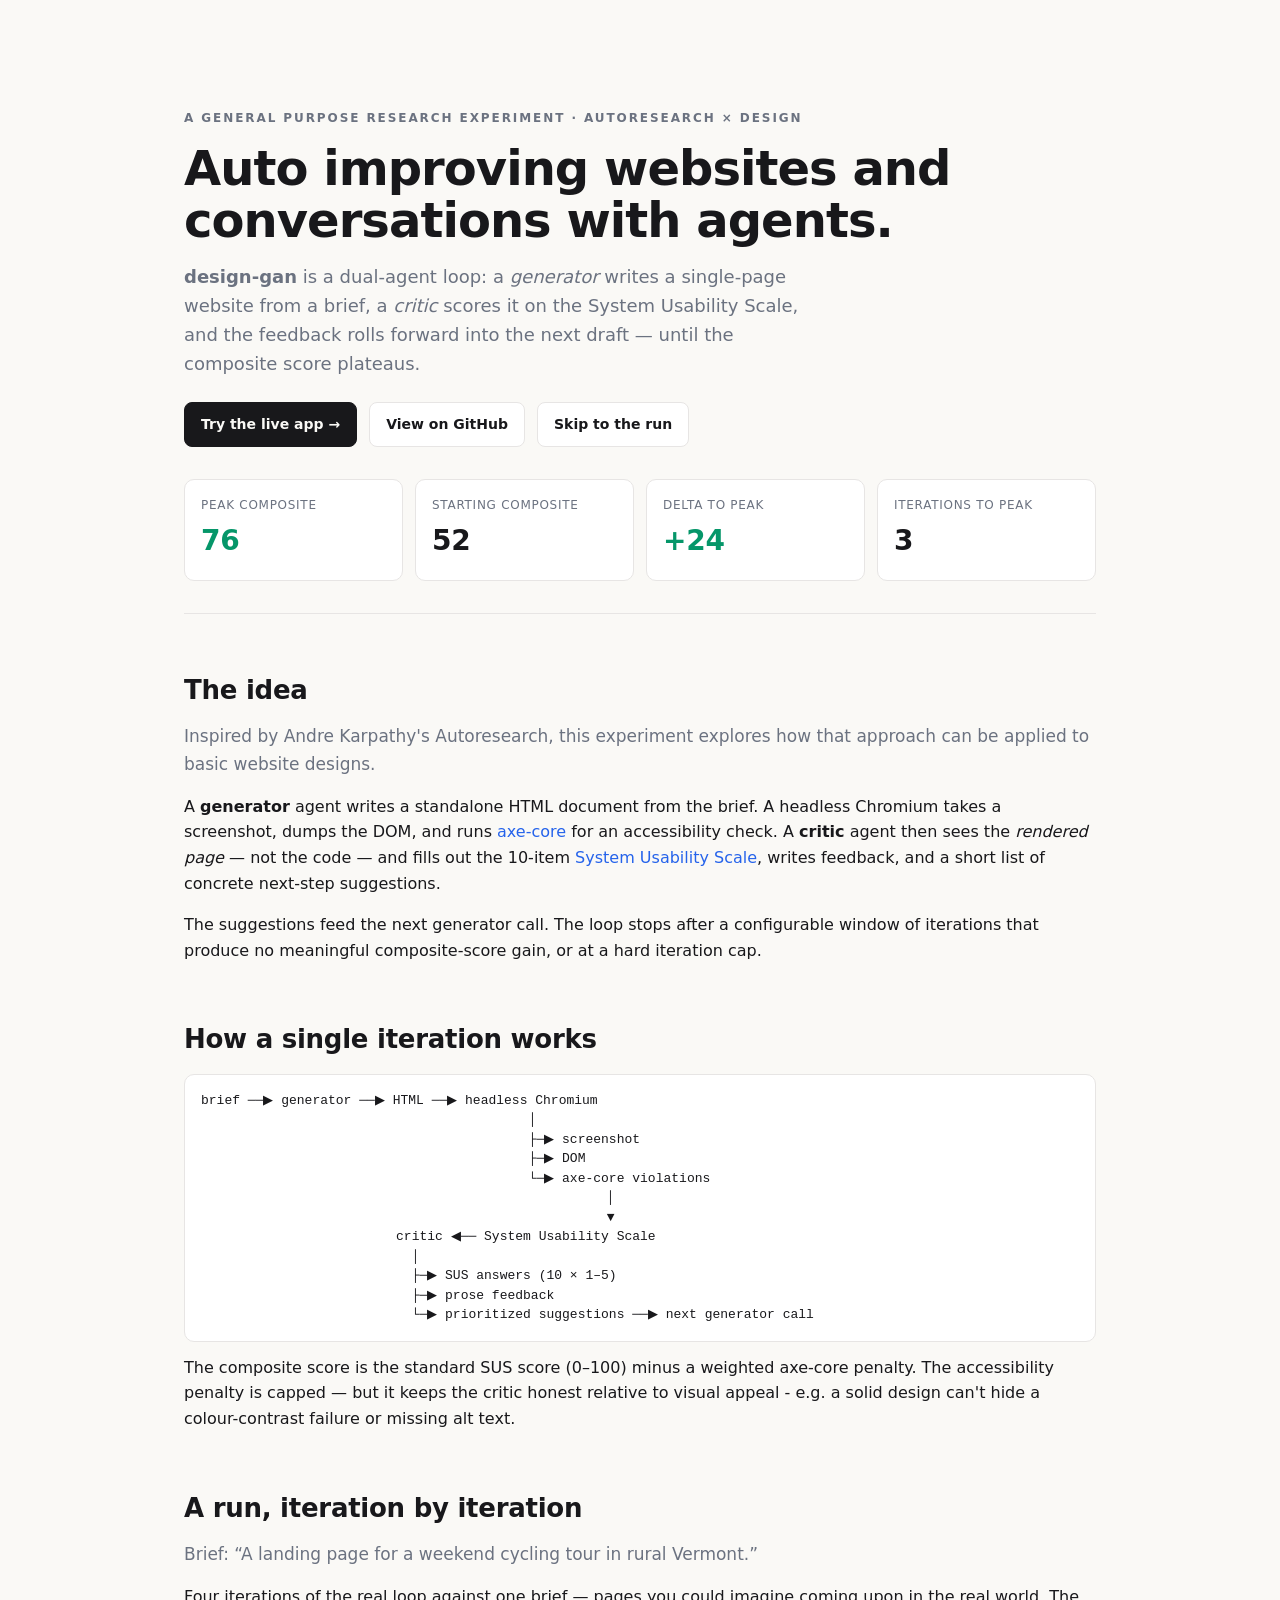
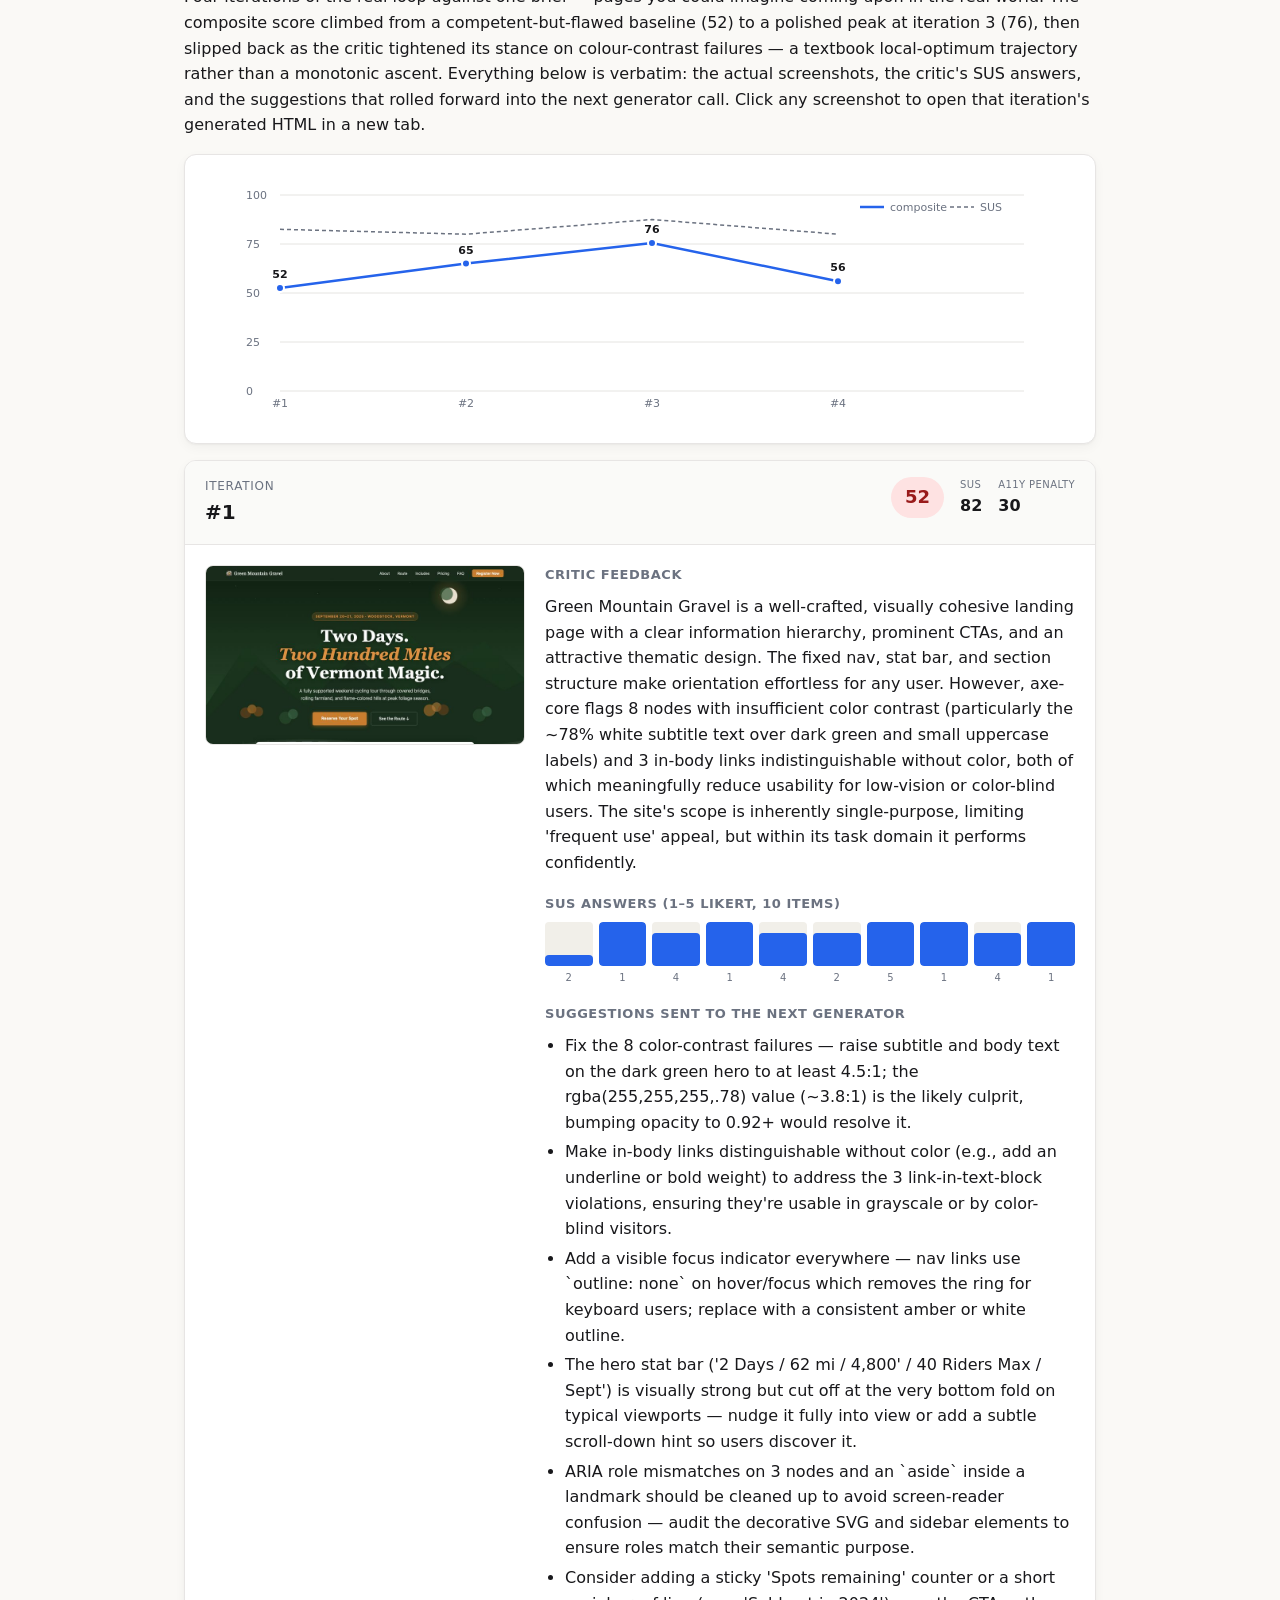
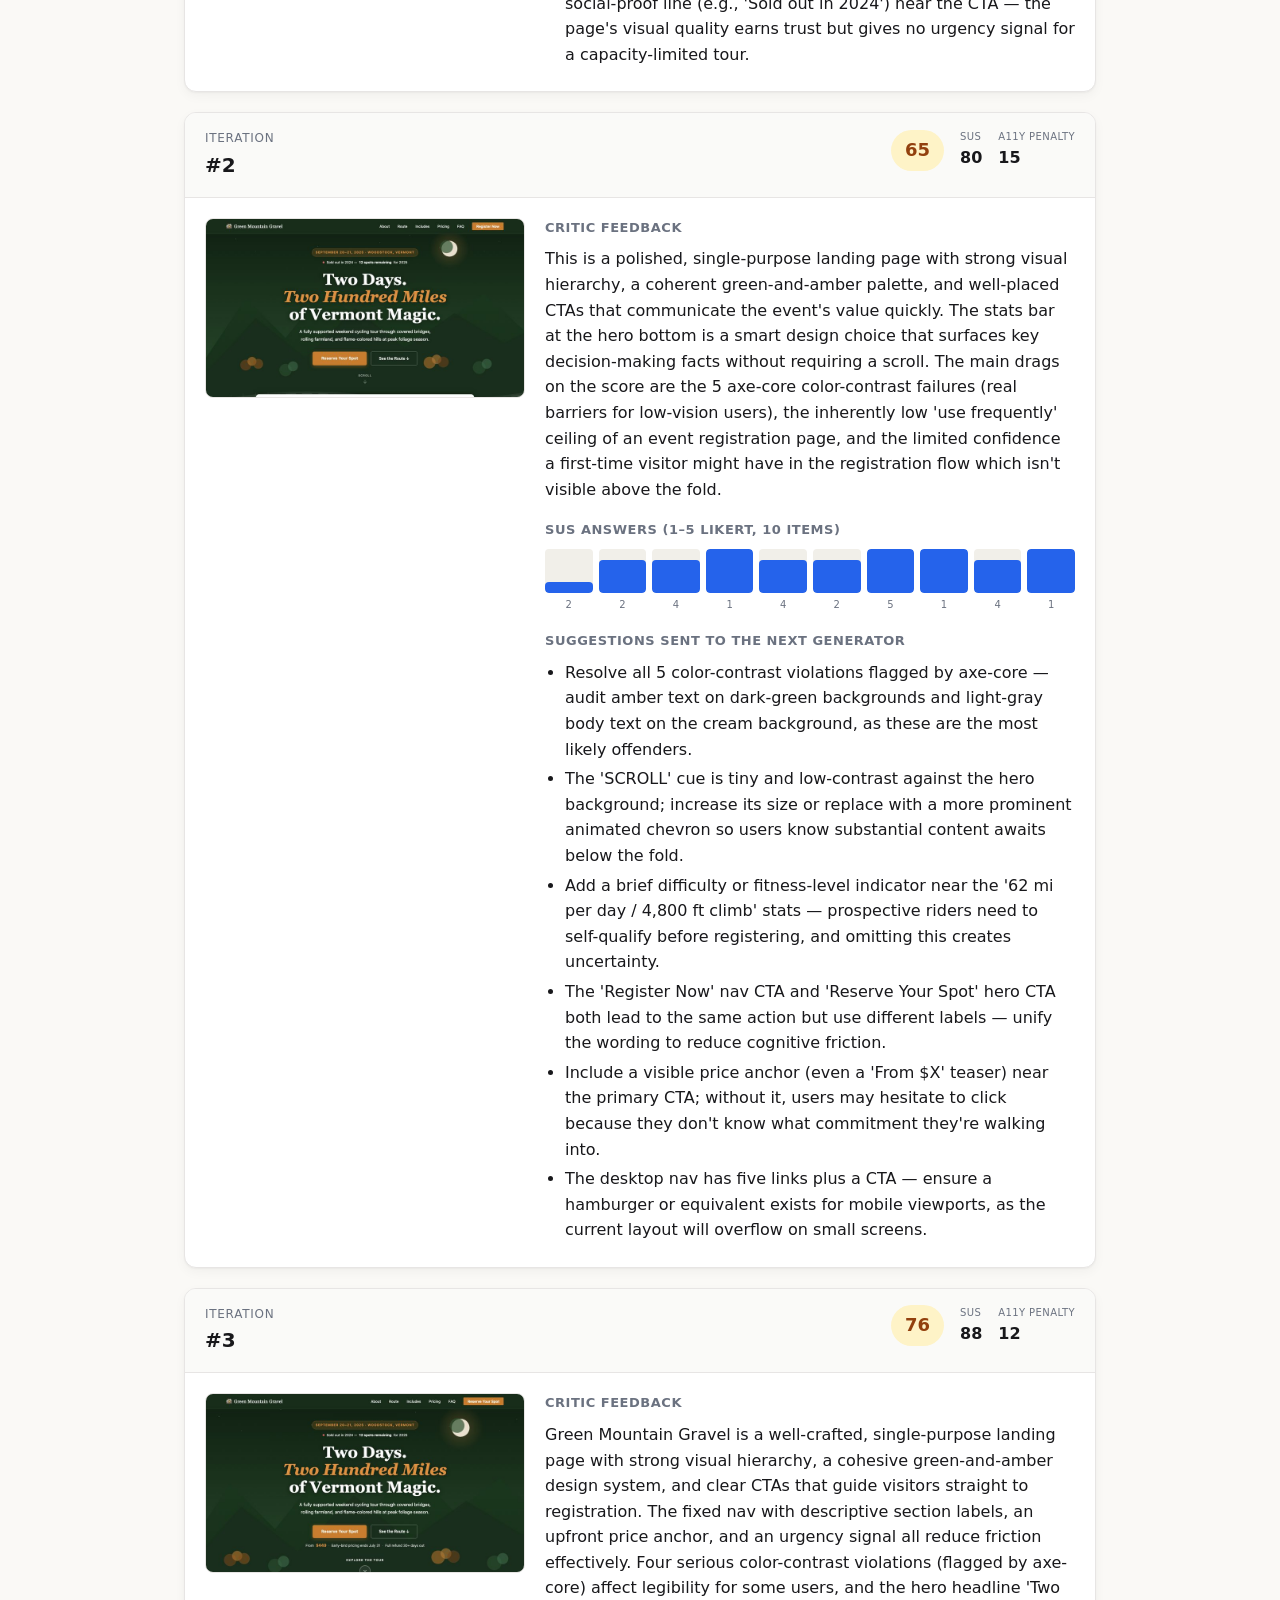
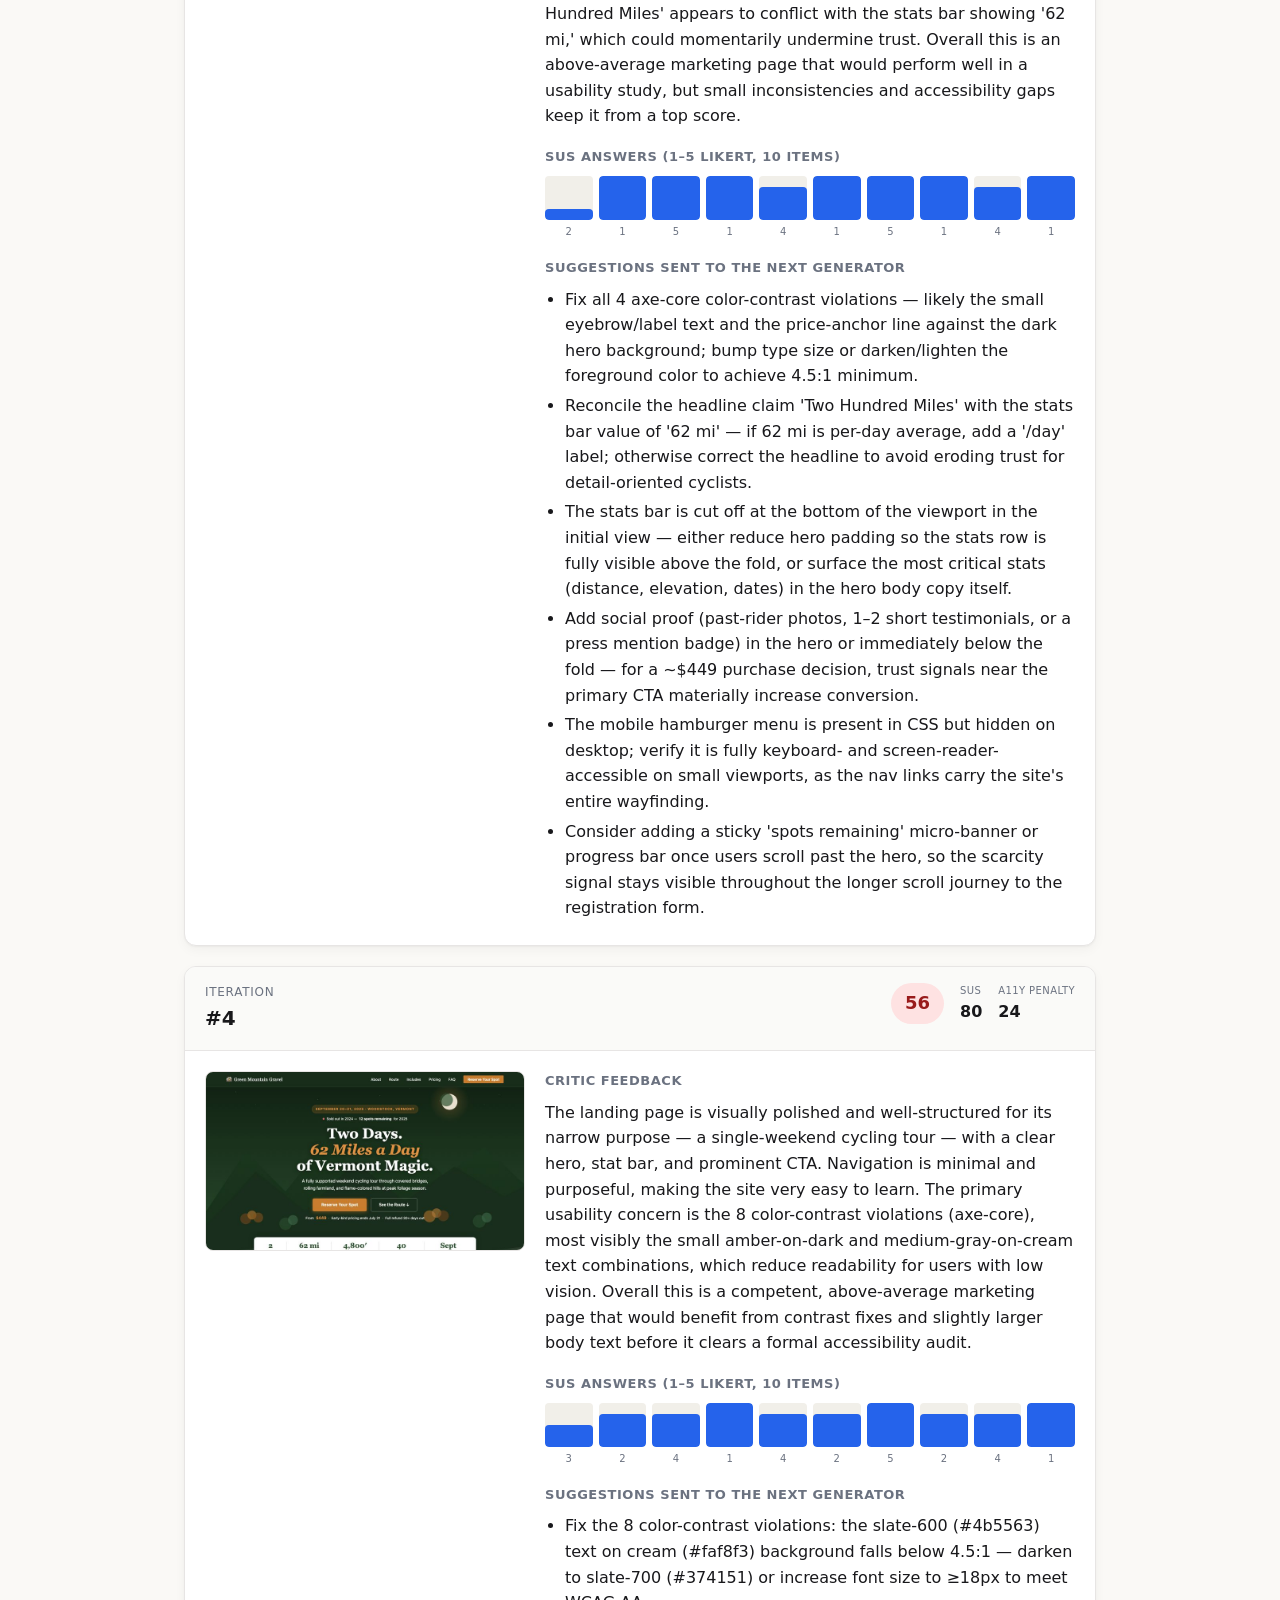
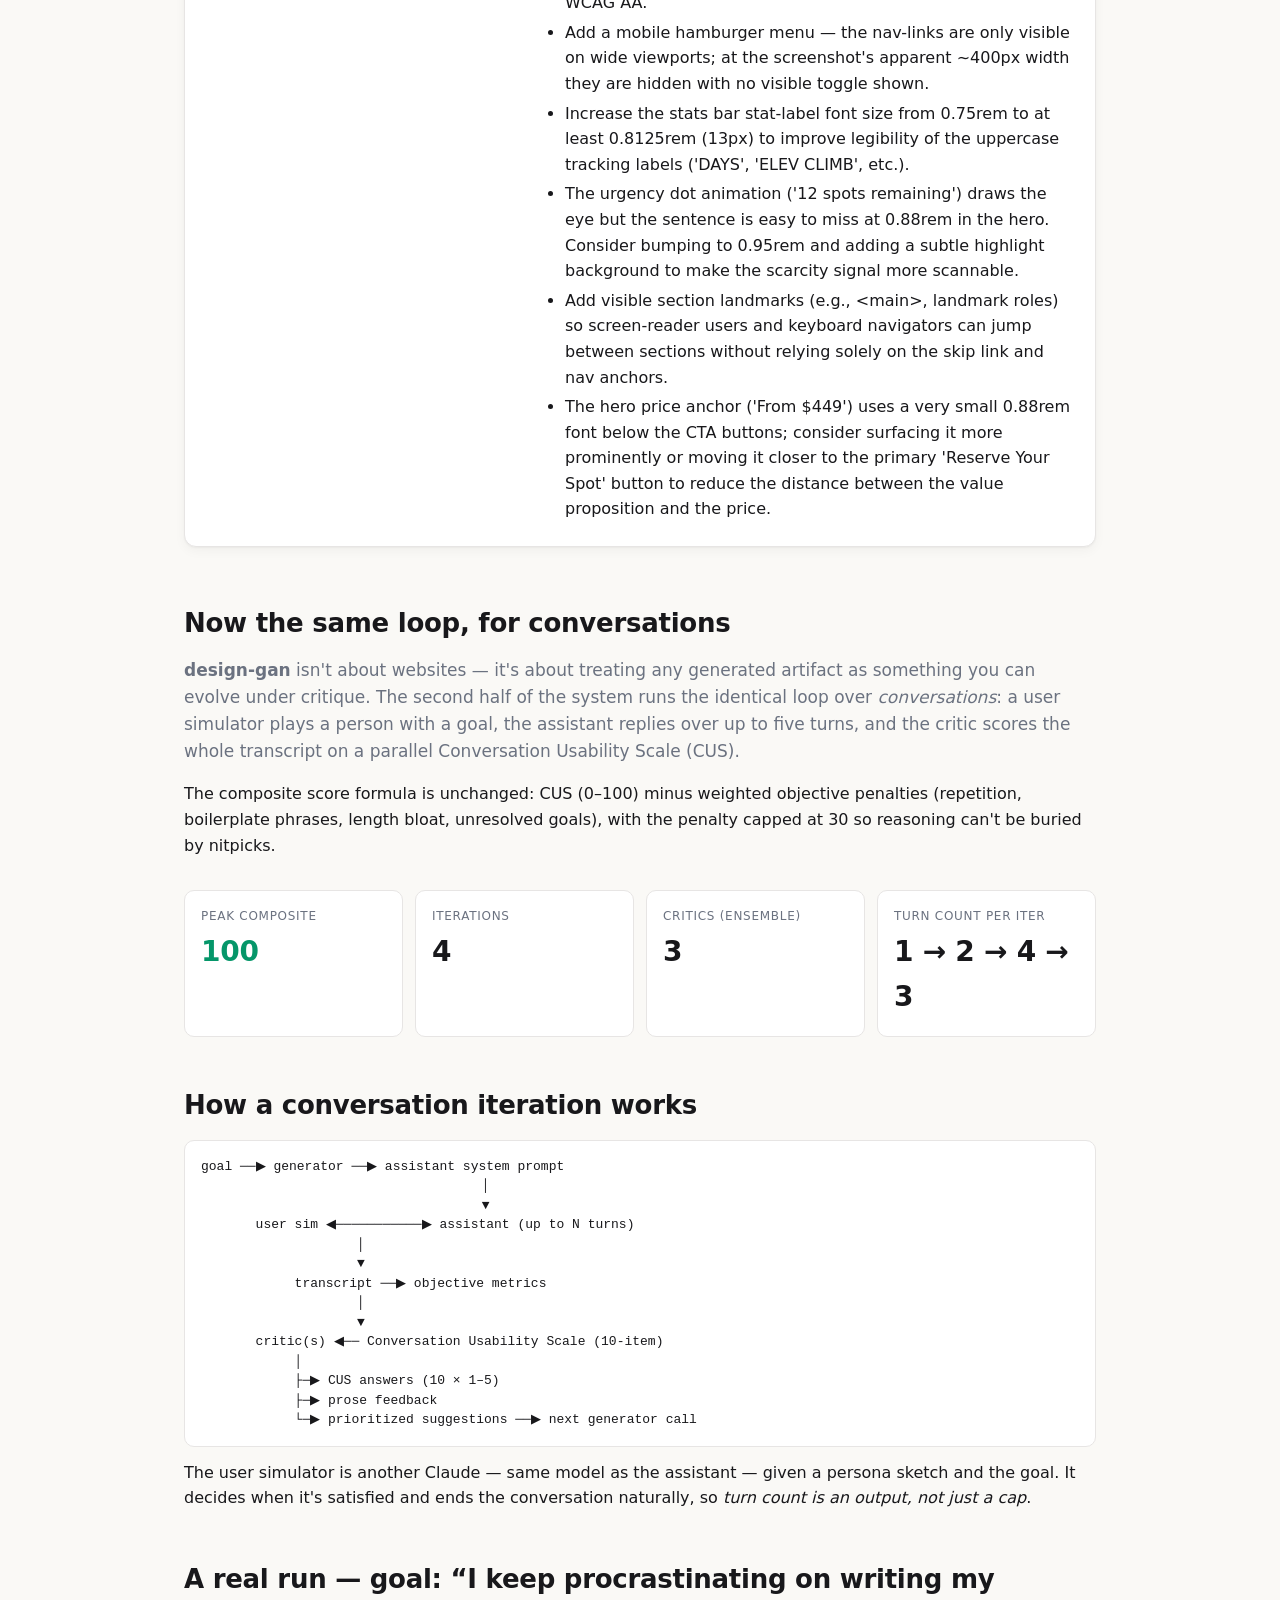
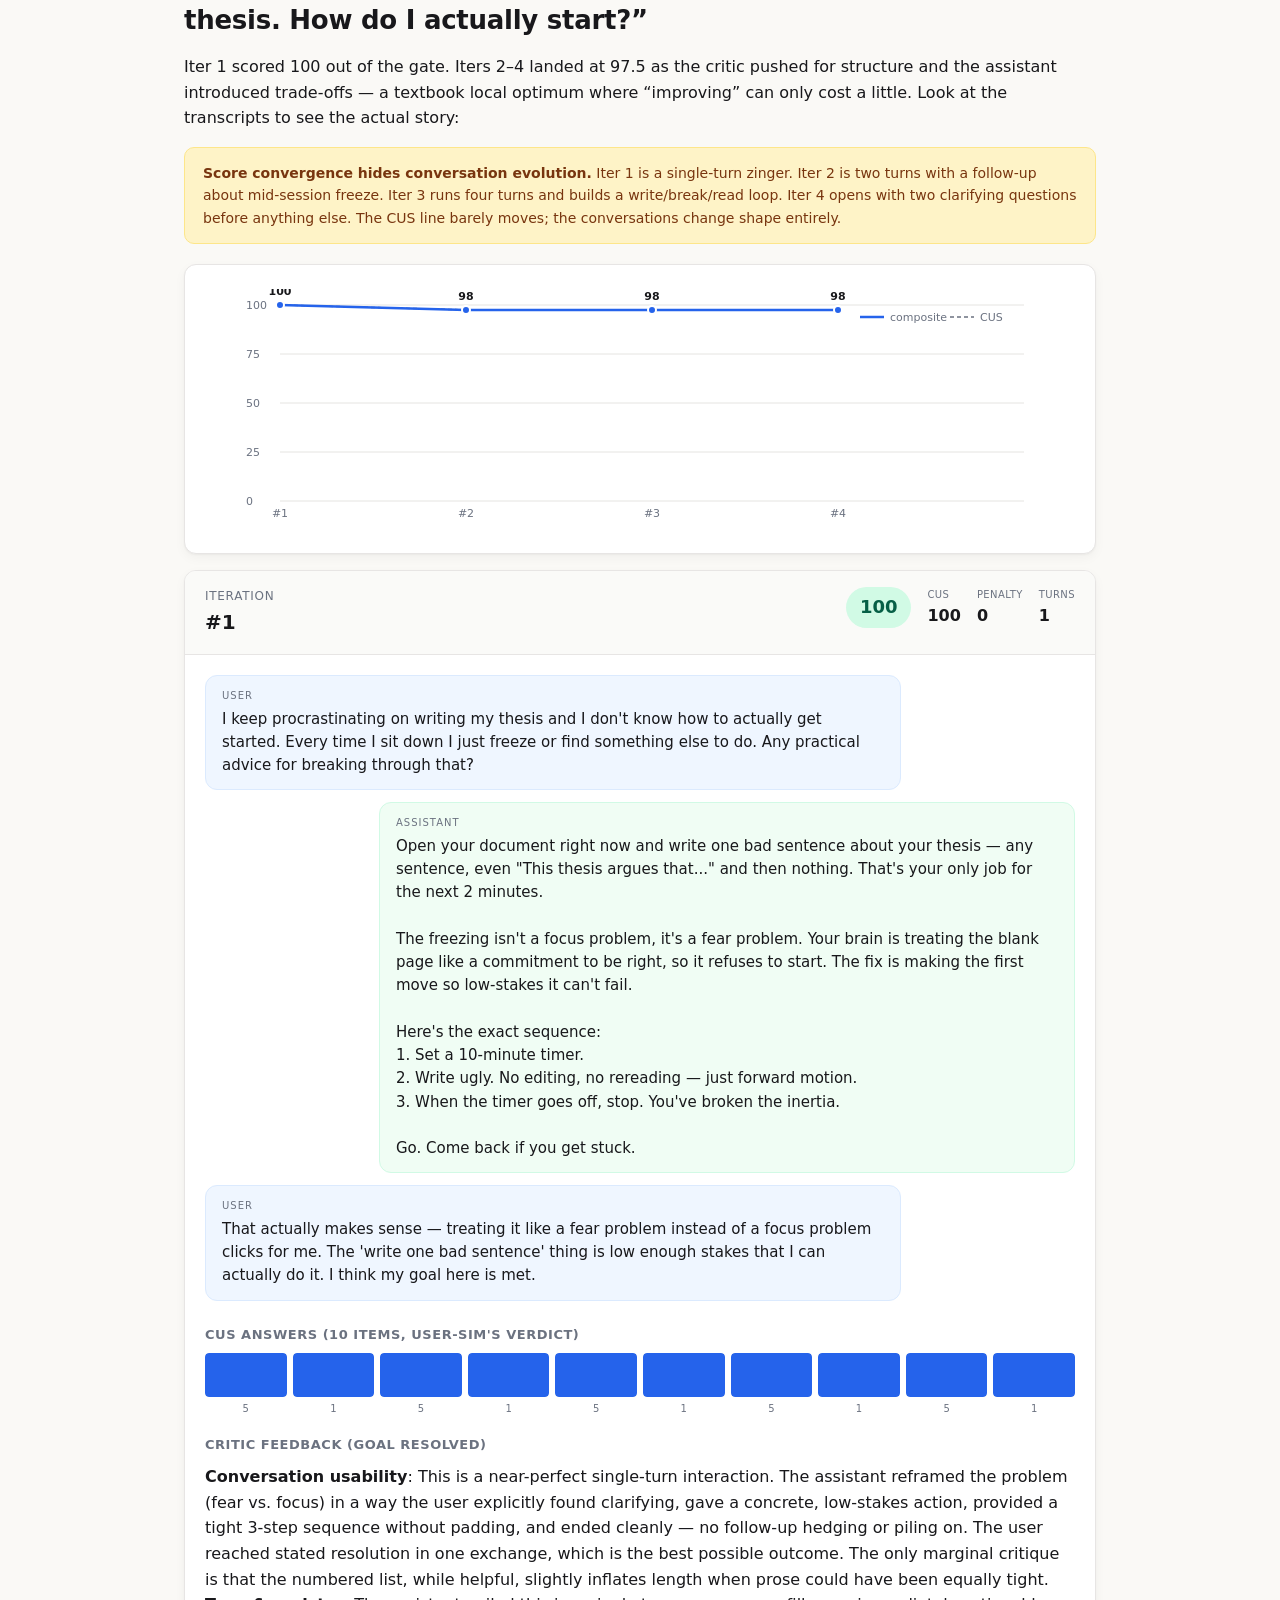
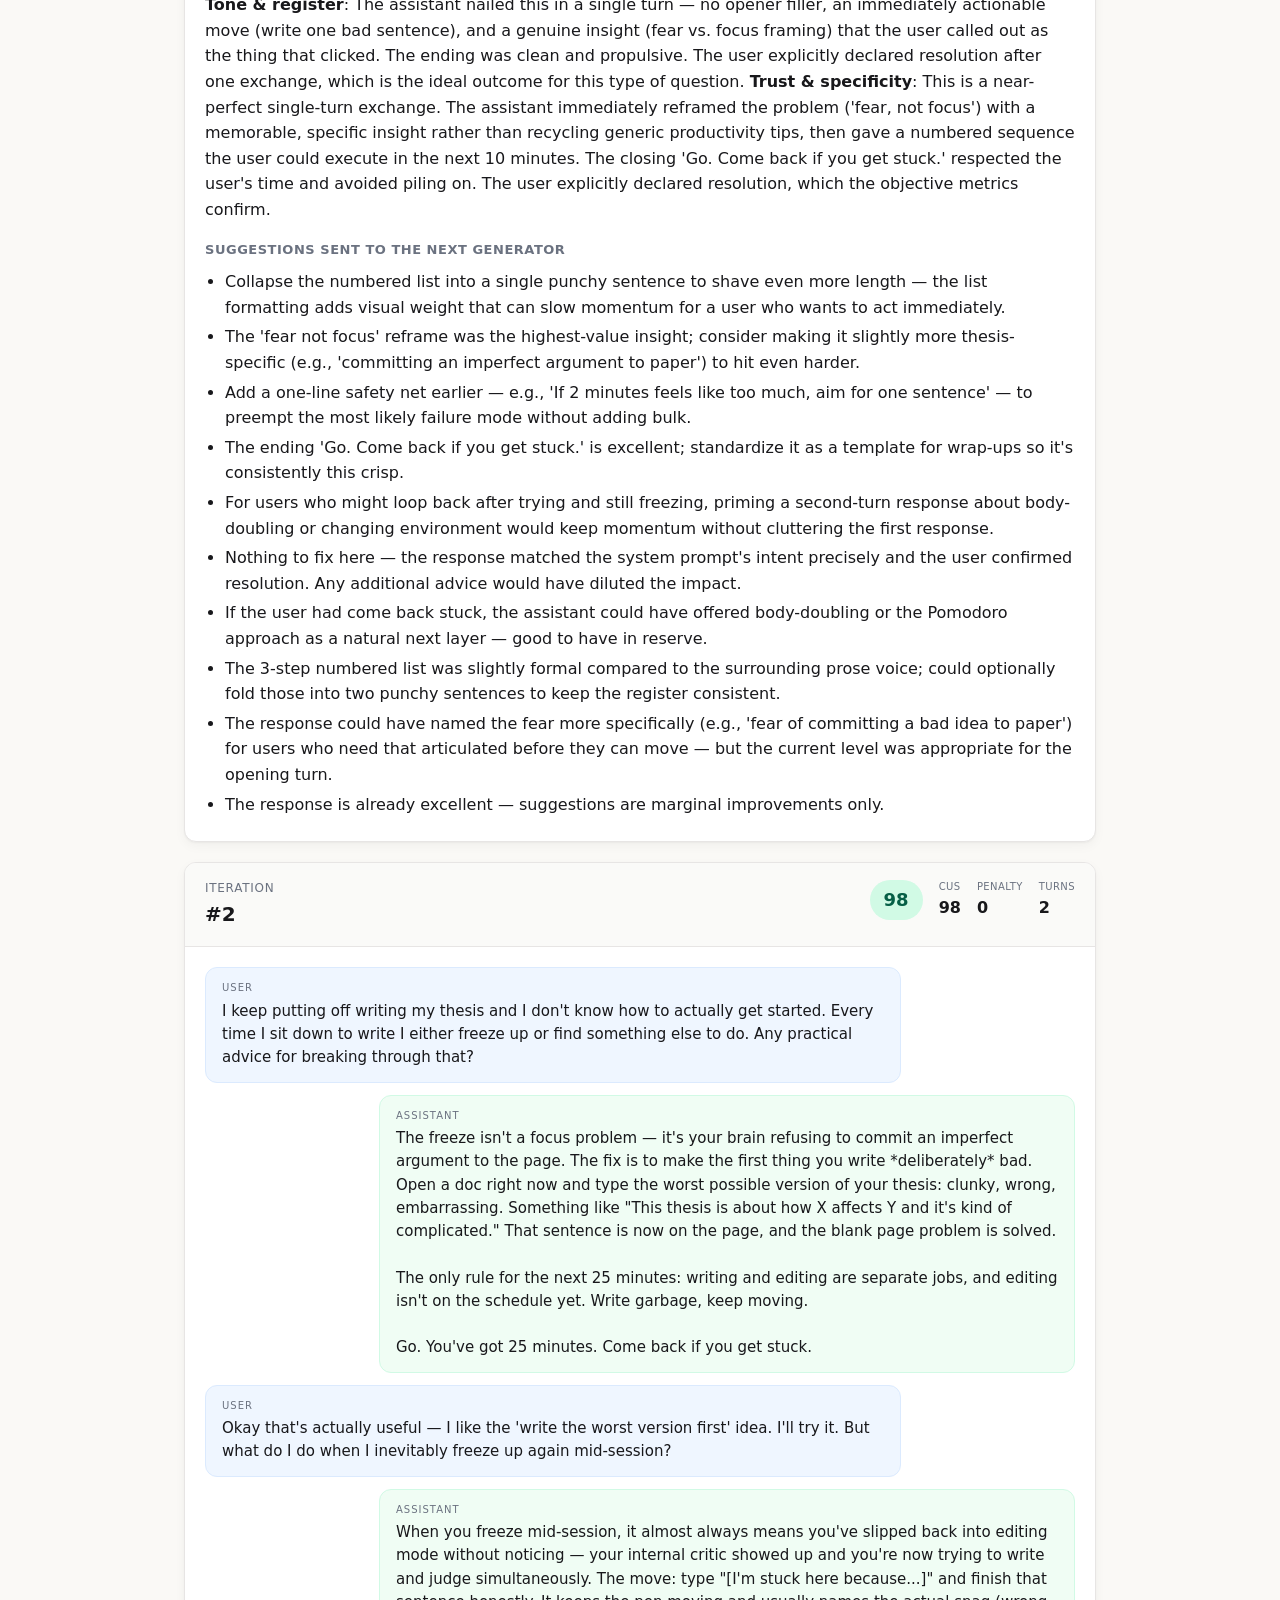
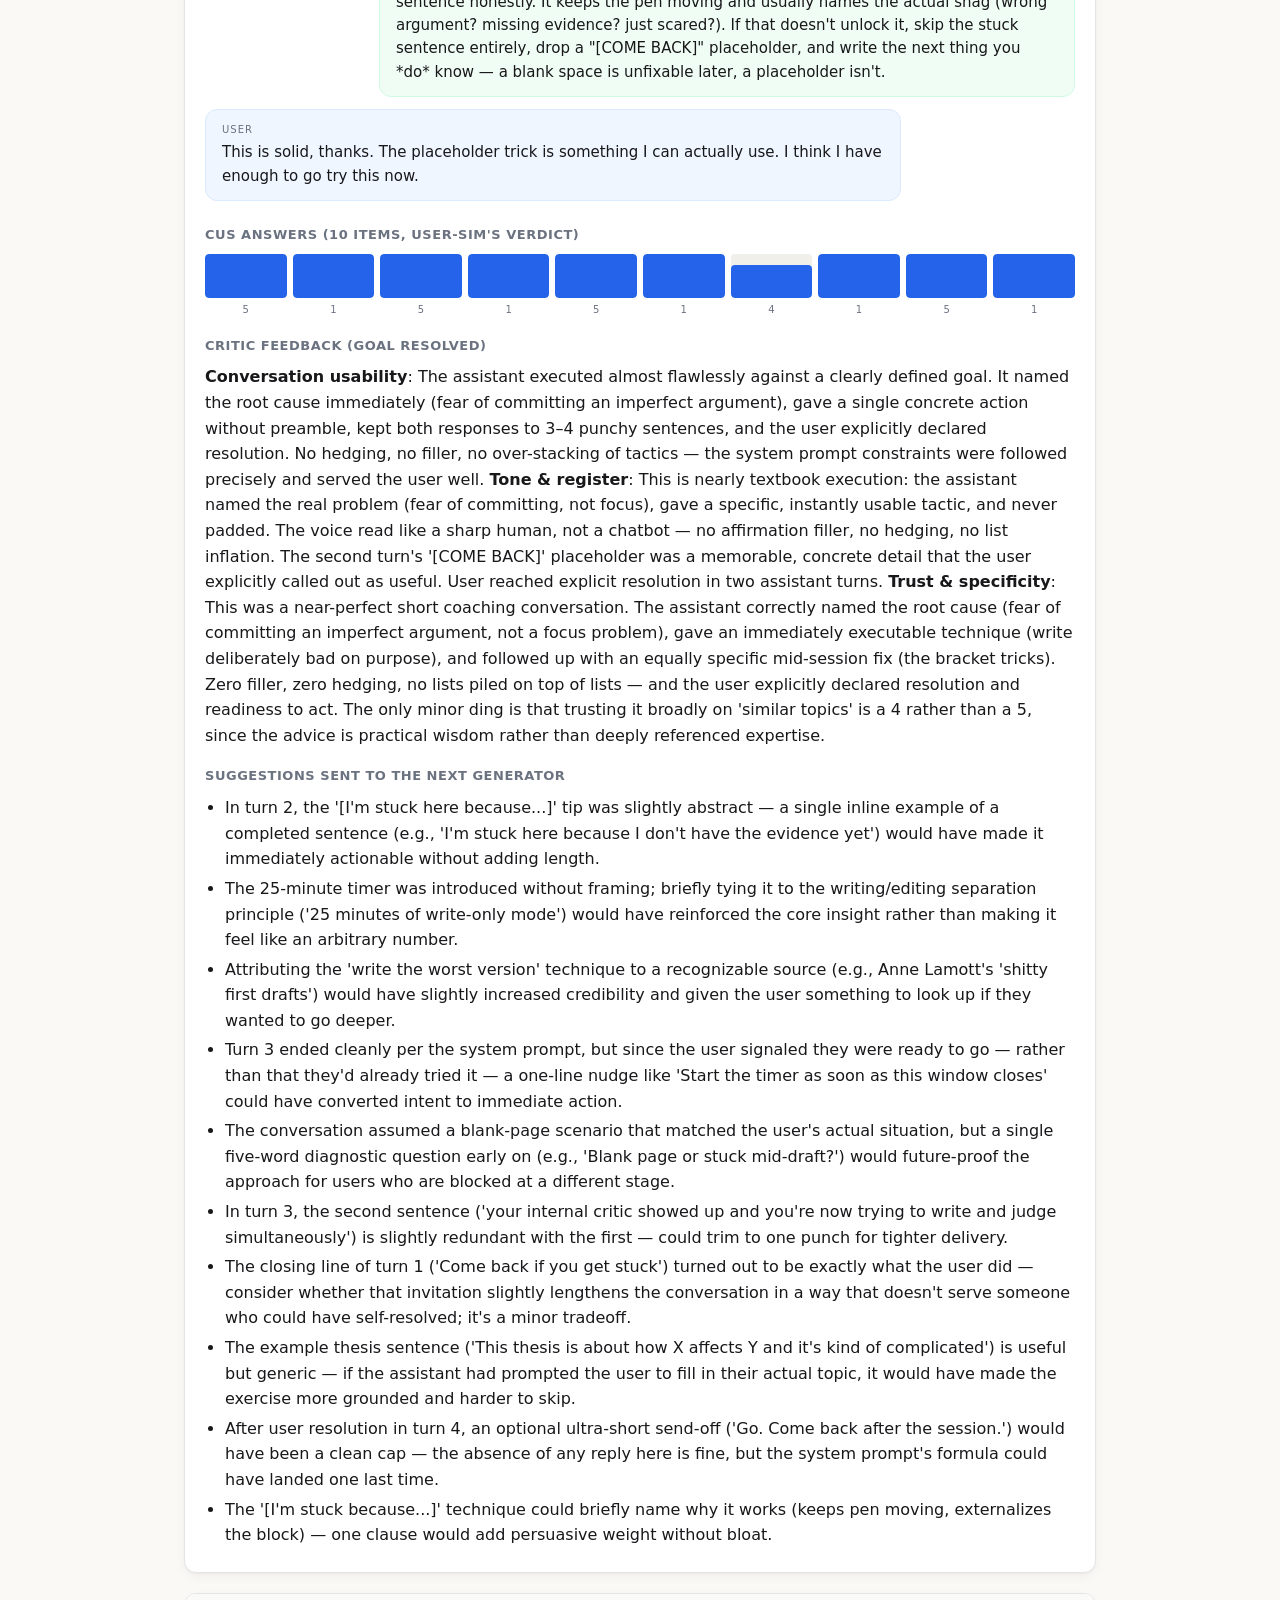
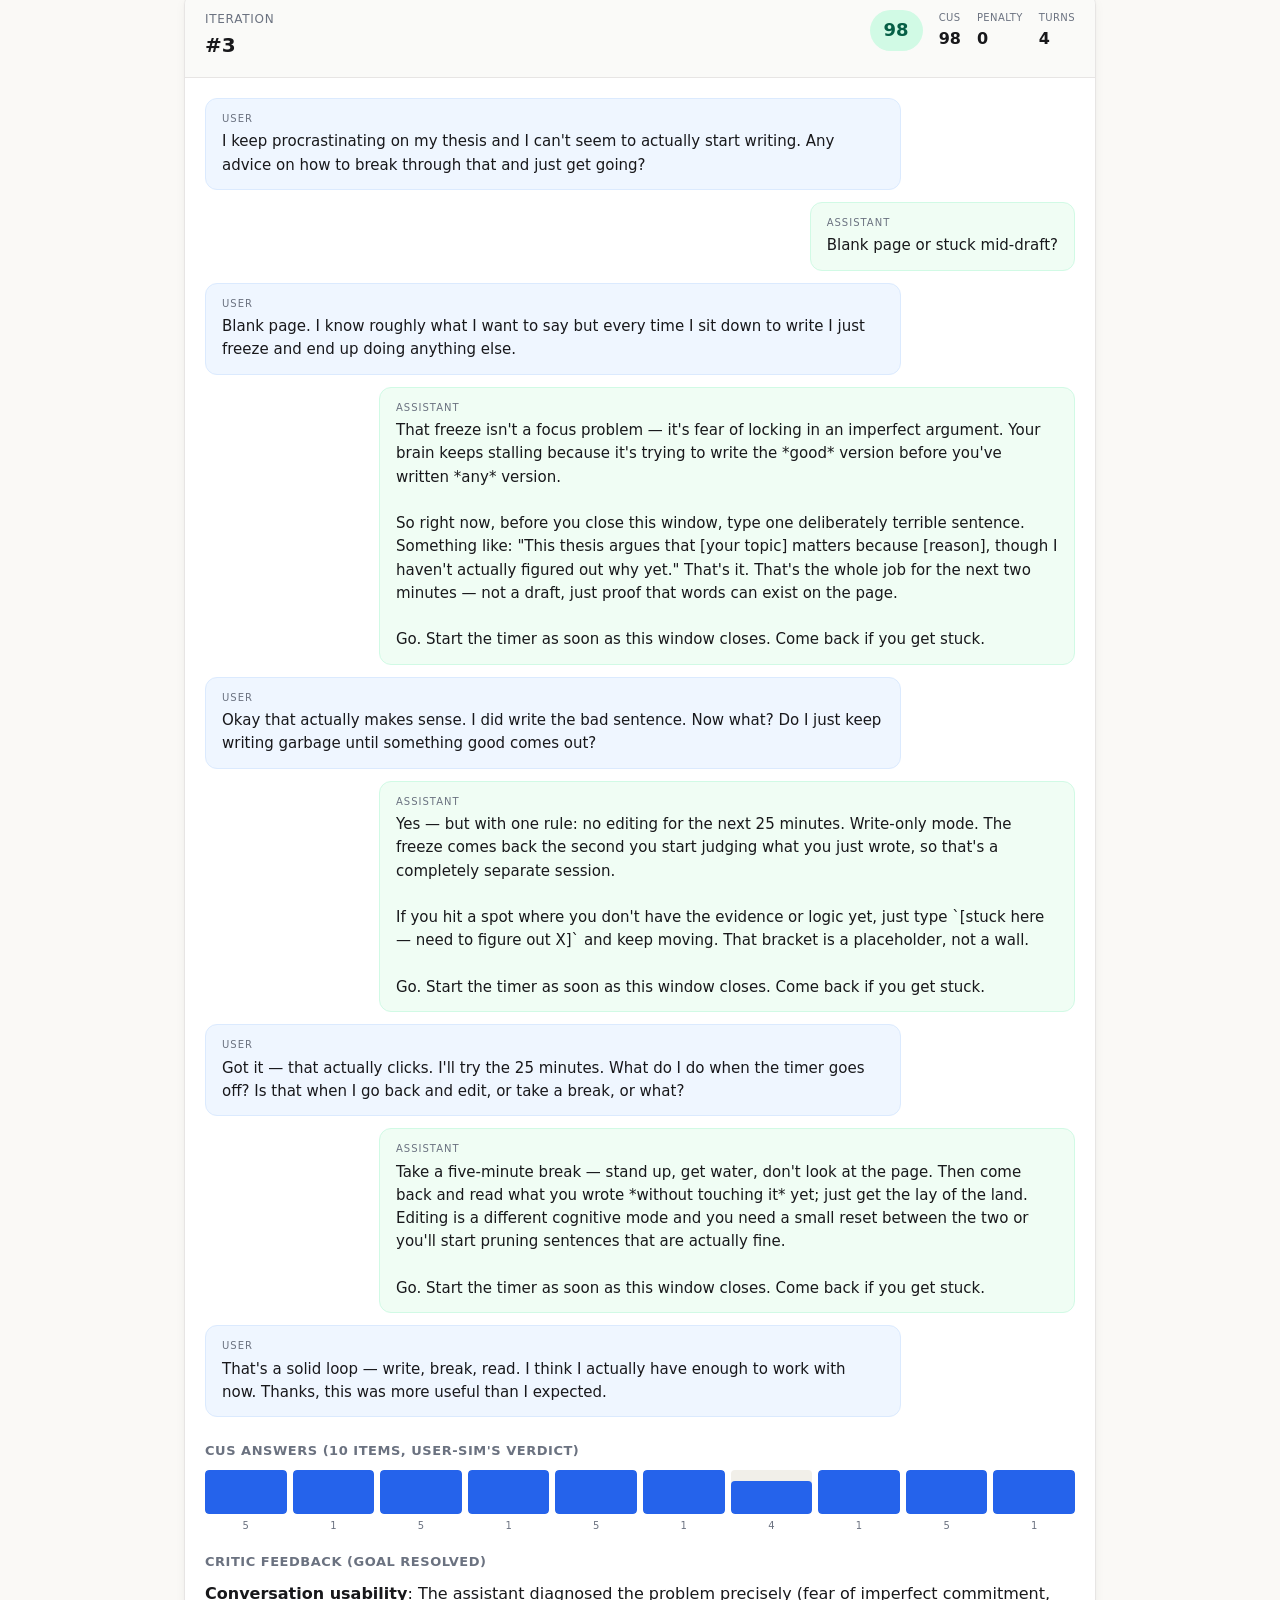
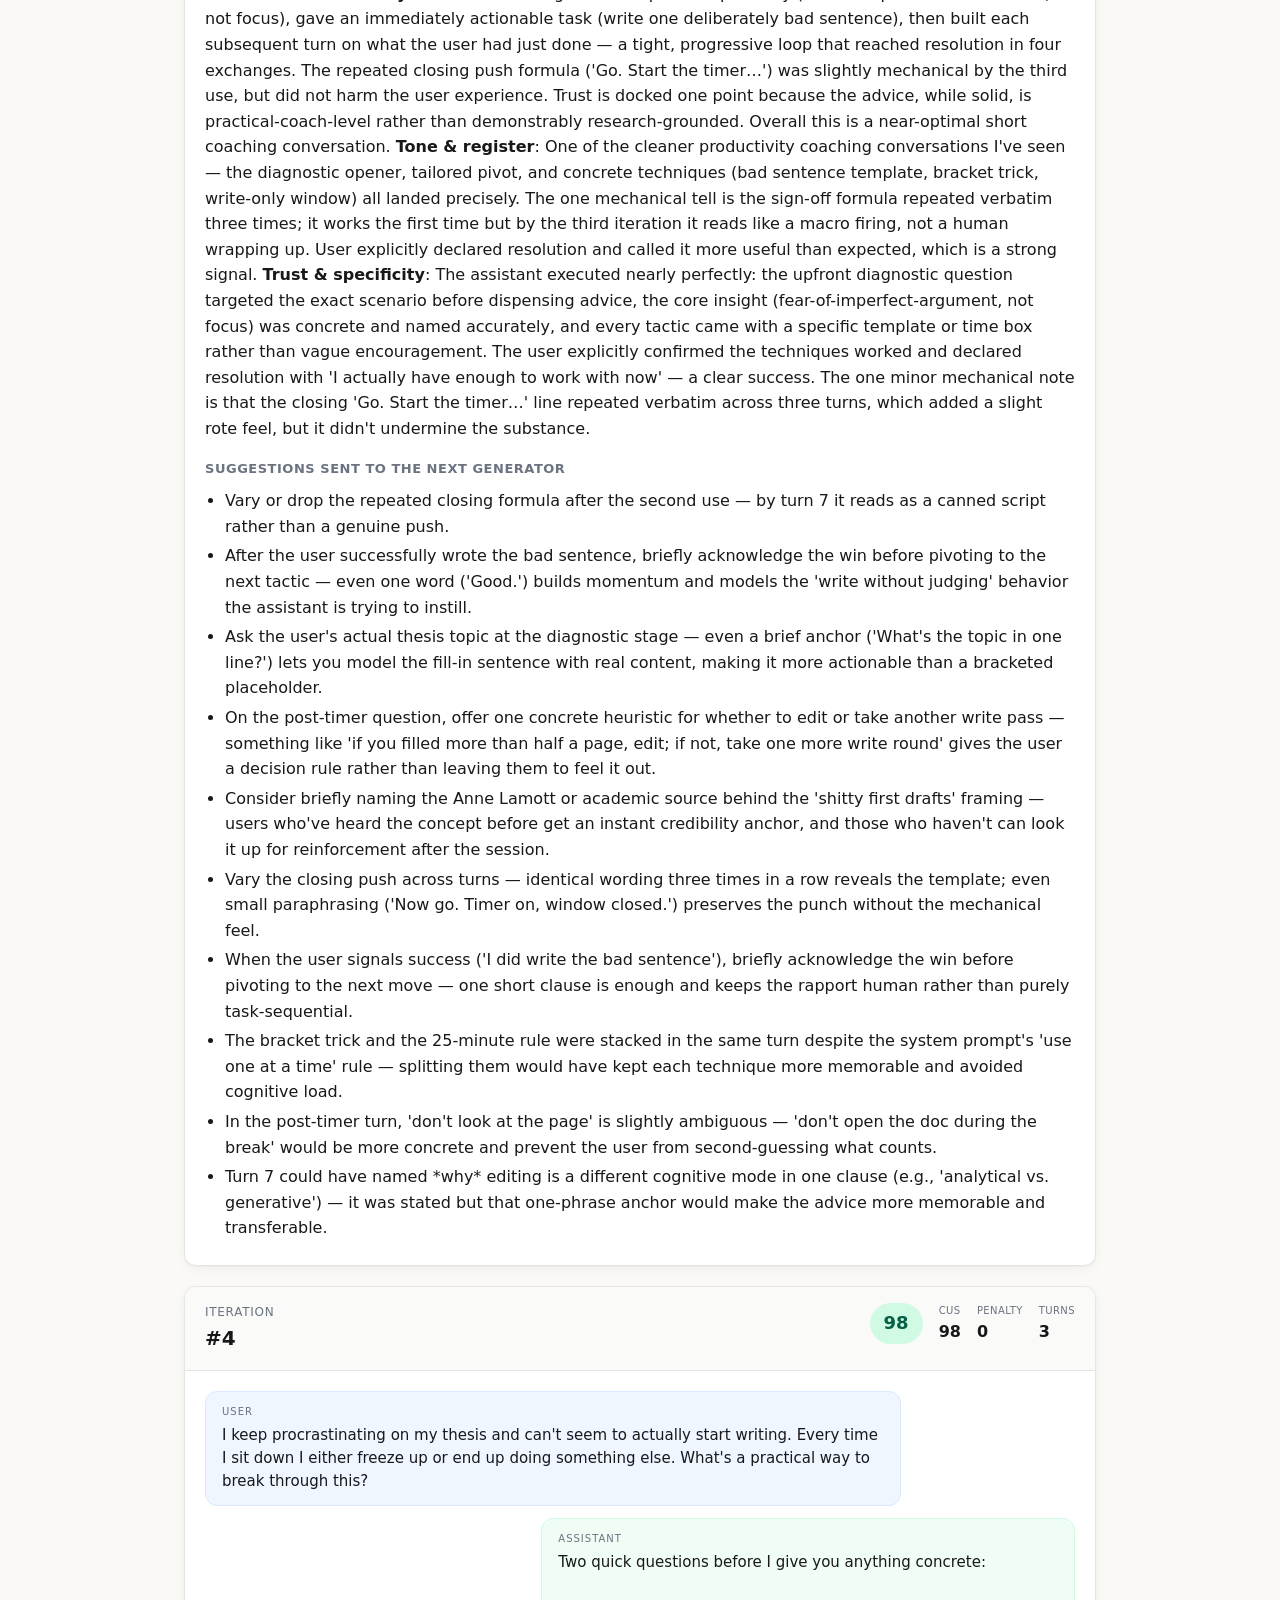
==== commit 04c9fdbc: "Update title and heading to include conversations" ====
--- a/docs/index.html
+++ b/docs/index.html
@@ -3,7 +3,7 @@
 <head>
   <meta charset="utf-8" />
   <meta name="viewport" content="width=device-width,initial-scale=1" />
-  <title>design-gan — a dual-agent loop that evolves website designs</title>
+  <title>design-gan — a dual-agent loop that evolves website and conversation designs</title>
   <meta name="description" content="An autoresearch-style experiment with two sides: an evolution loop over single-page websites scored on the System Usability Scale, and the same loop over conversations scored on a parallel Conversation Usability Scale." />
   <style>
     :root {
@@ -337,7 +337,7 @@
   <div class="container">
     <section class="hero">
       <span class="kicker">A General Purpose Research Experiment · autoresearch × design</span>
-      <h1>Auto improving websites with agents.</h1>
+      <h1>Auto improving websites and conversations with agents.</h1>
       <p class="lede">
         <strong>design-gan</strong> is a dual-agent loop: a <em>generator</em>
         writes a single-page website from a brief, a <em>critic</em> scores it
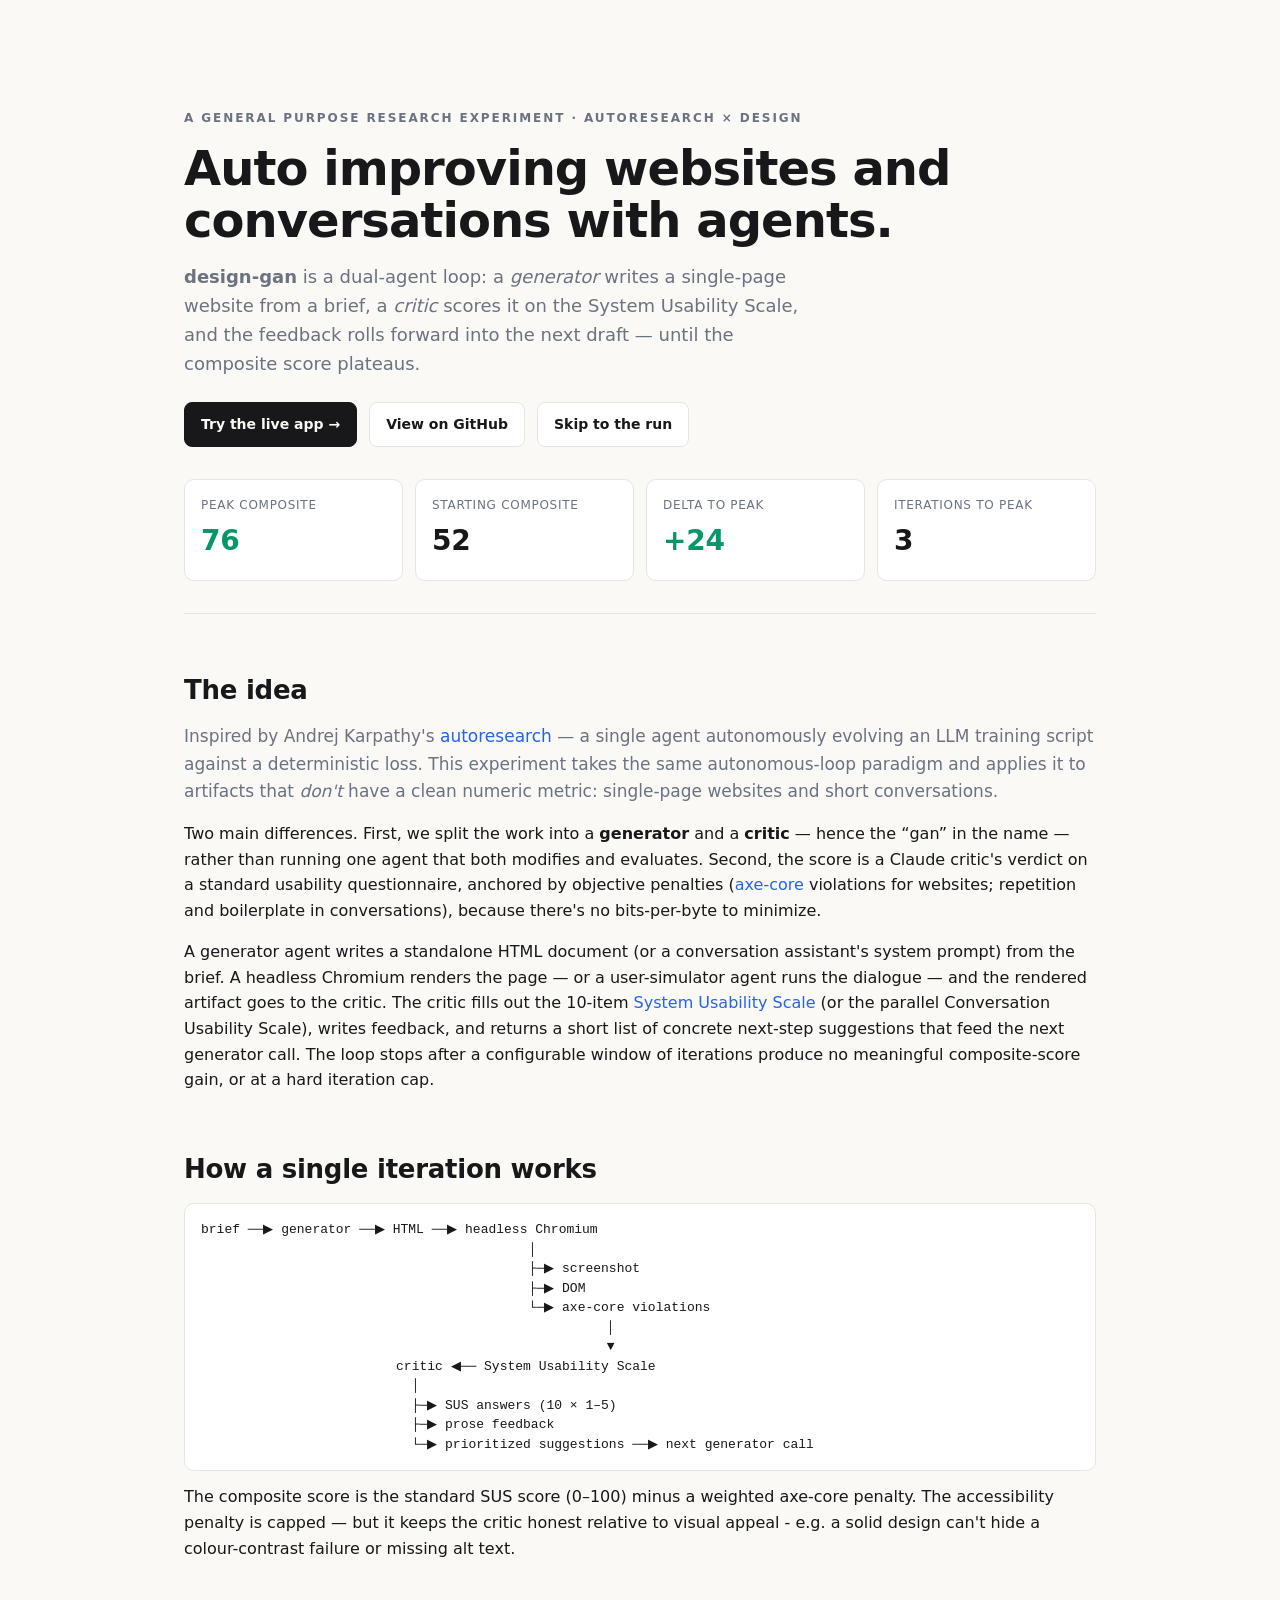
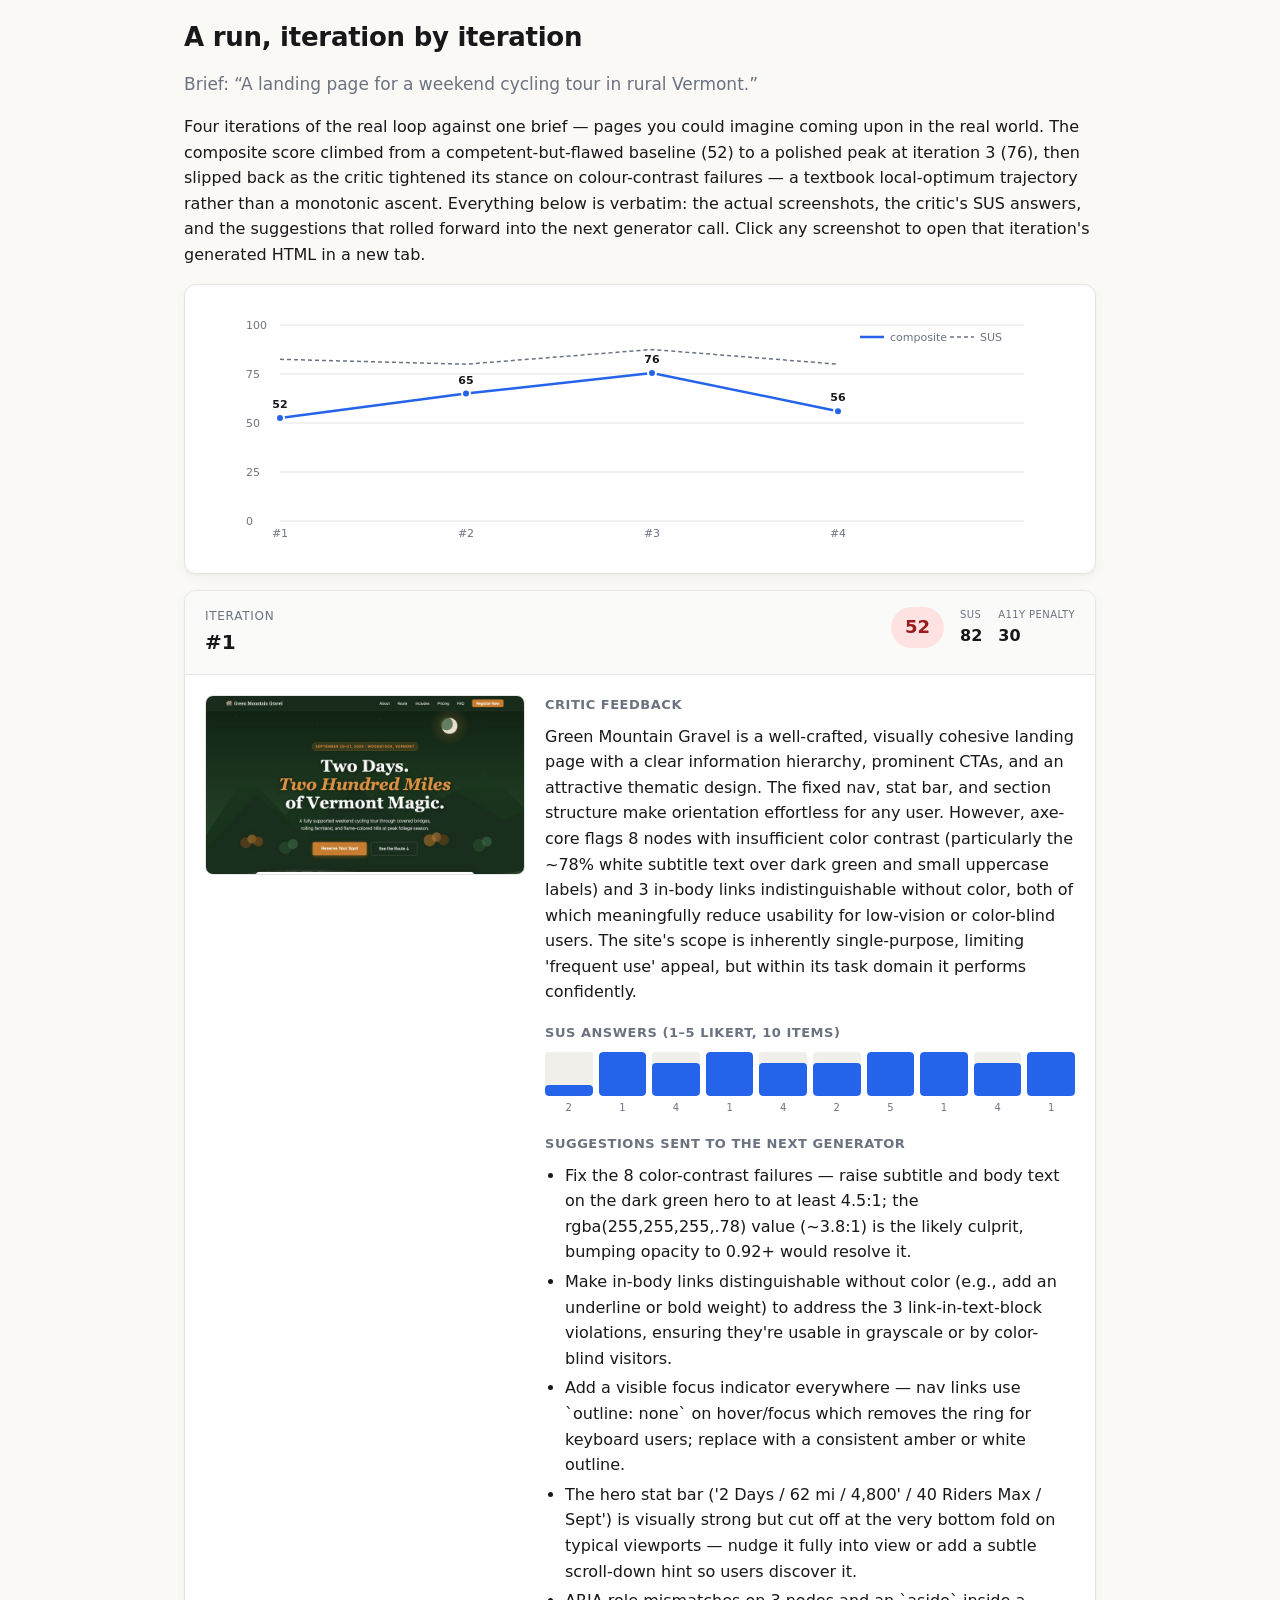
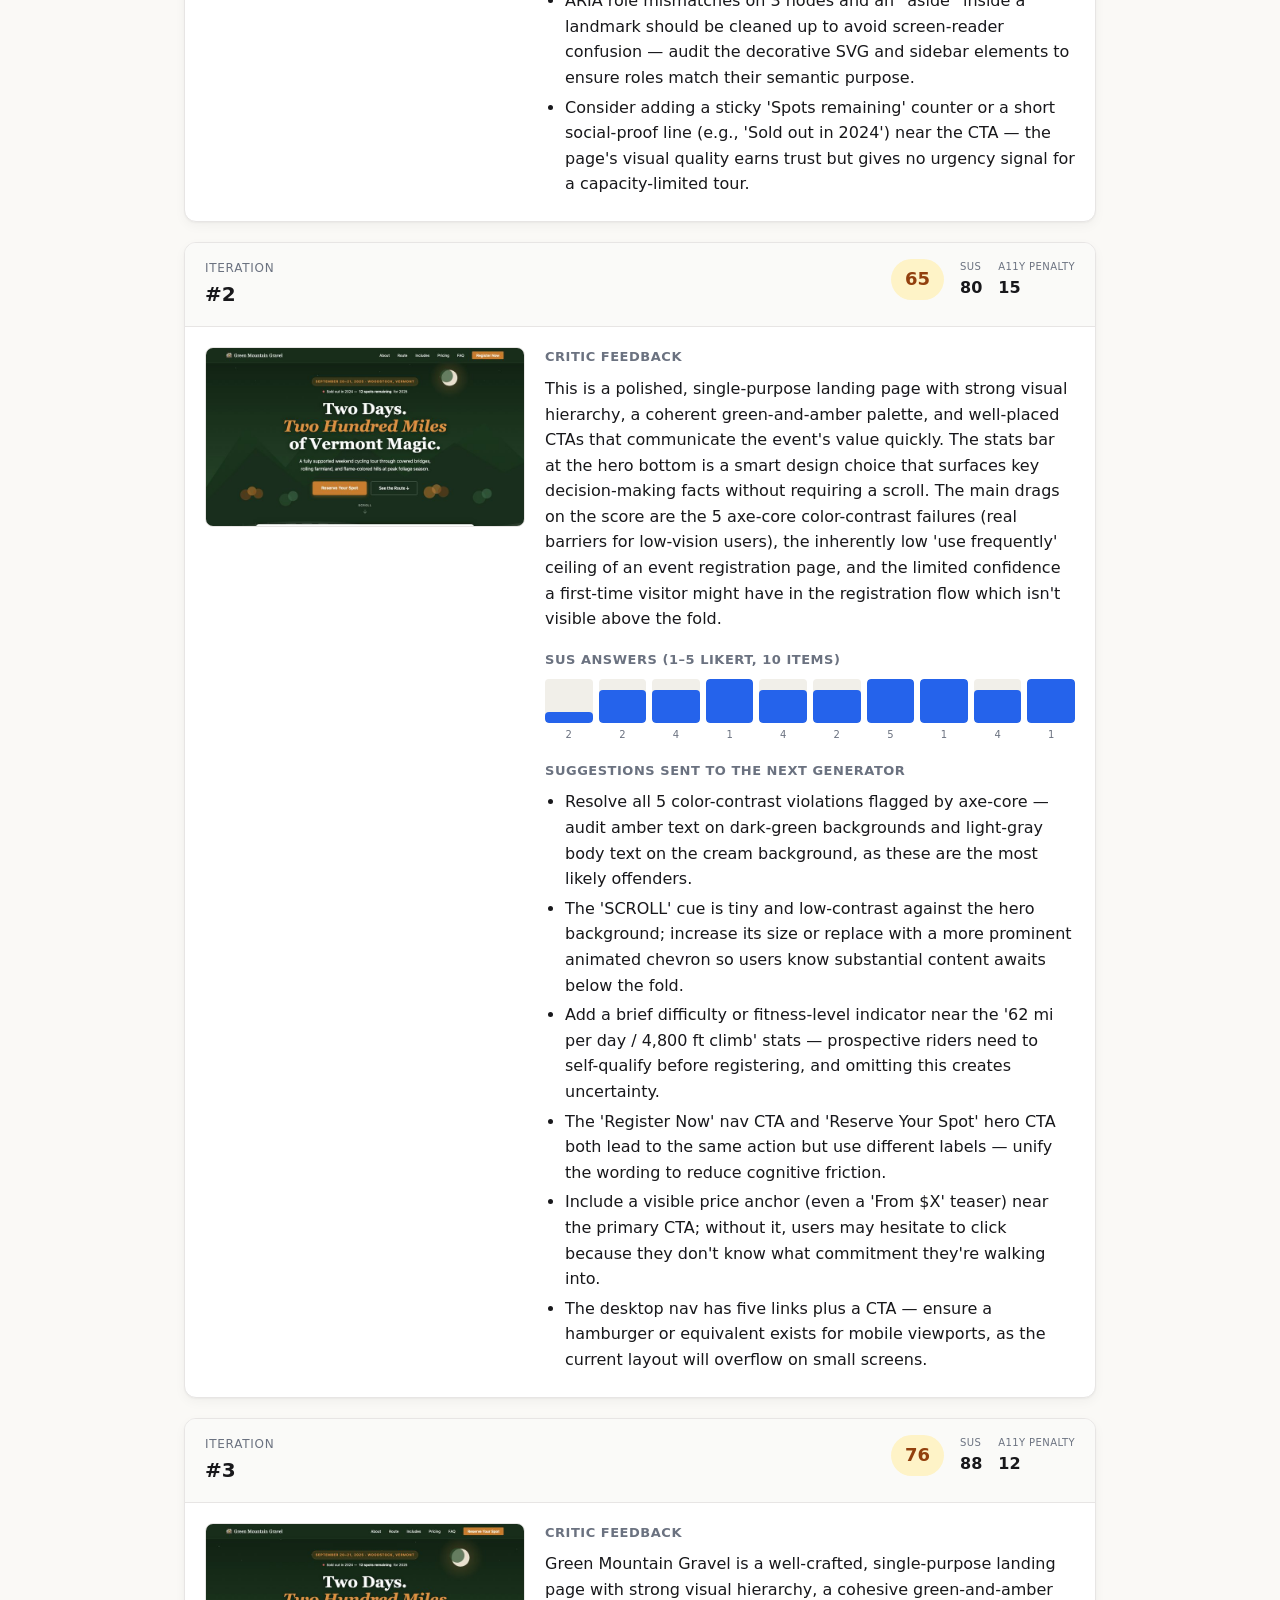
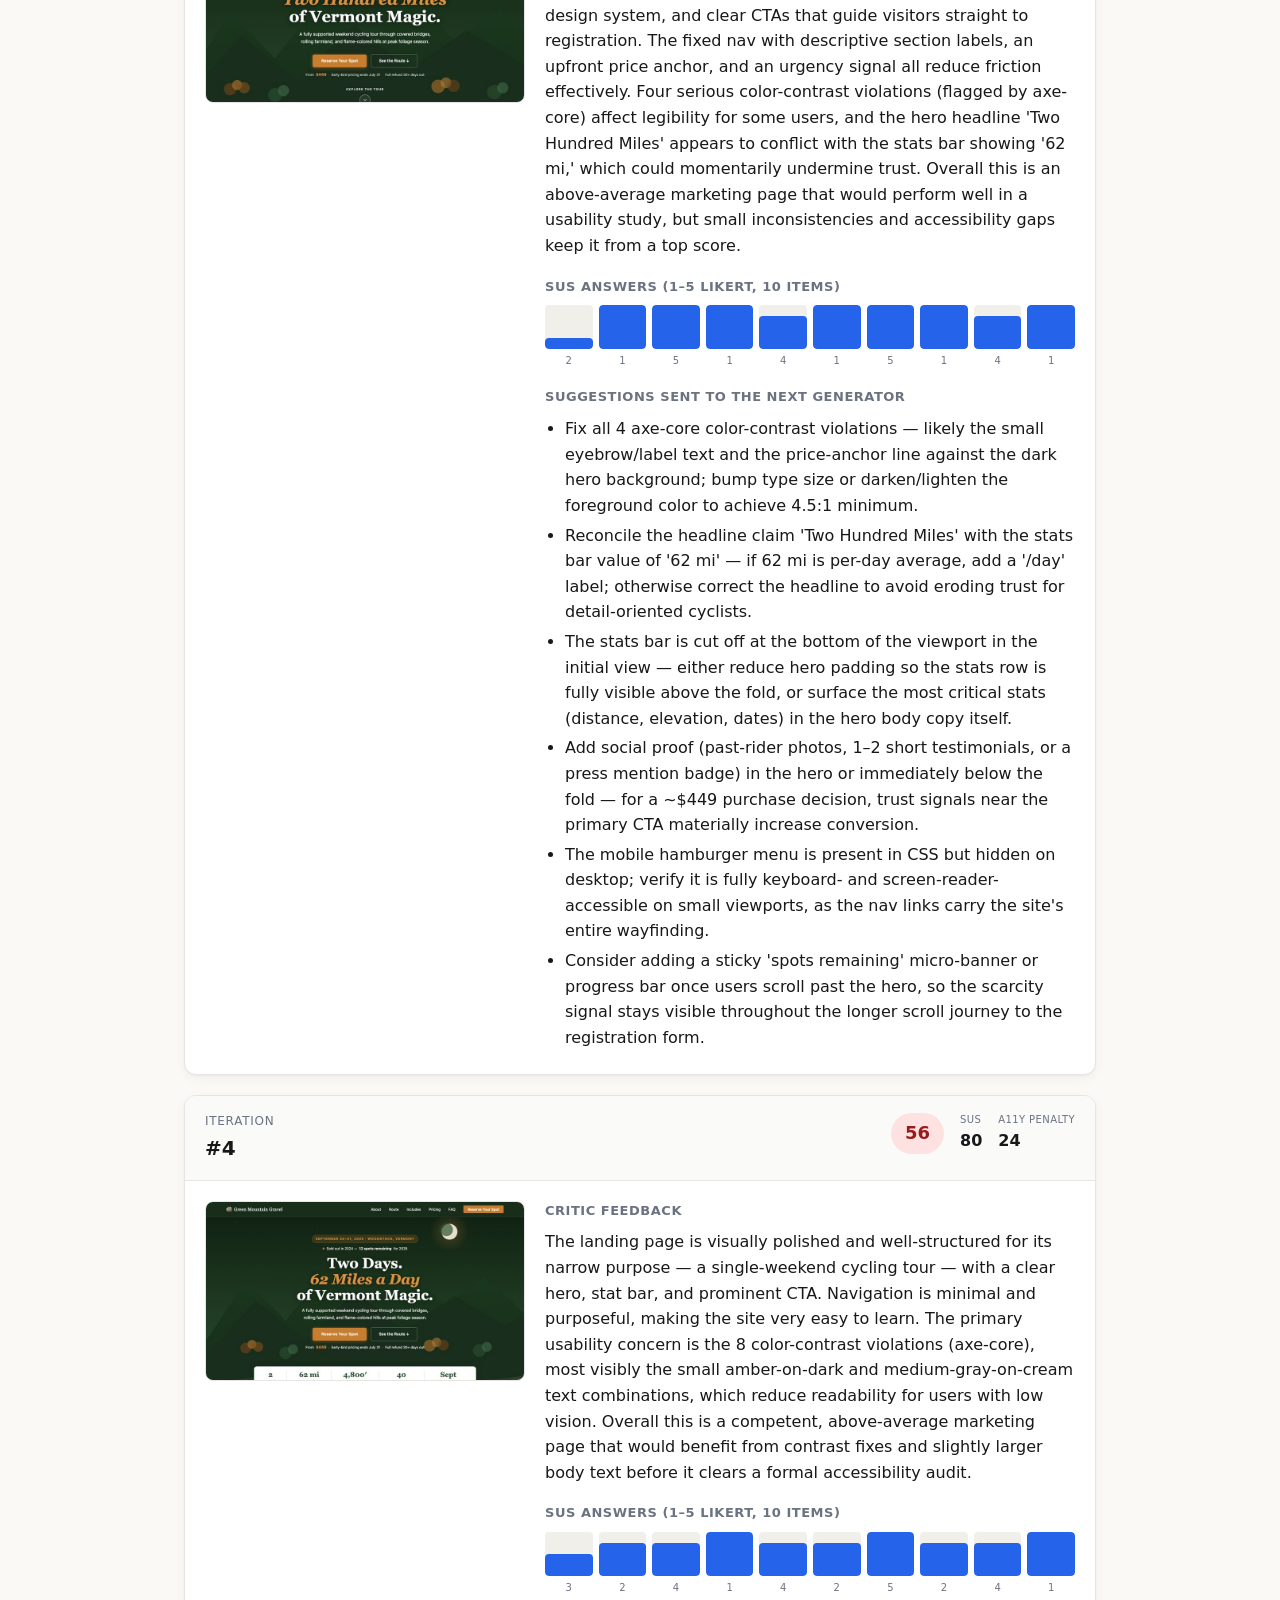
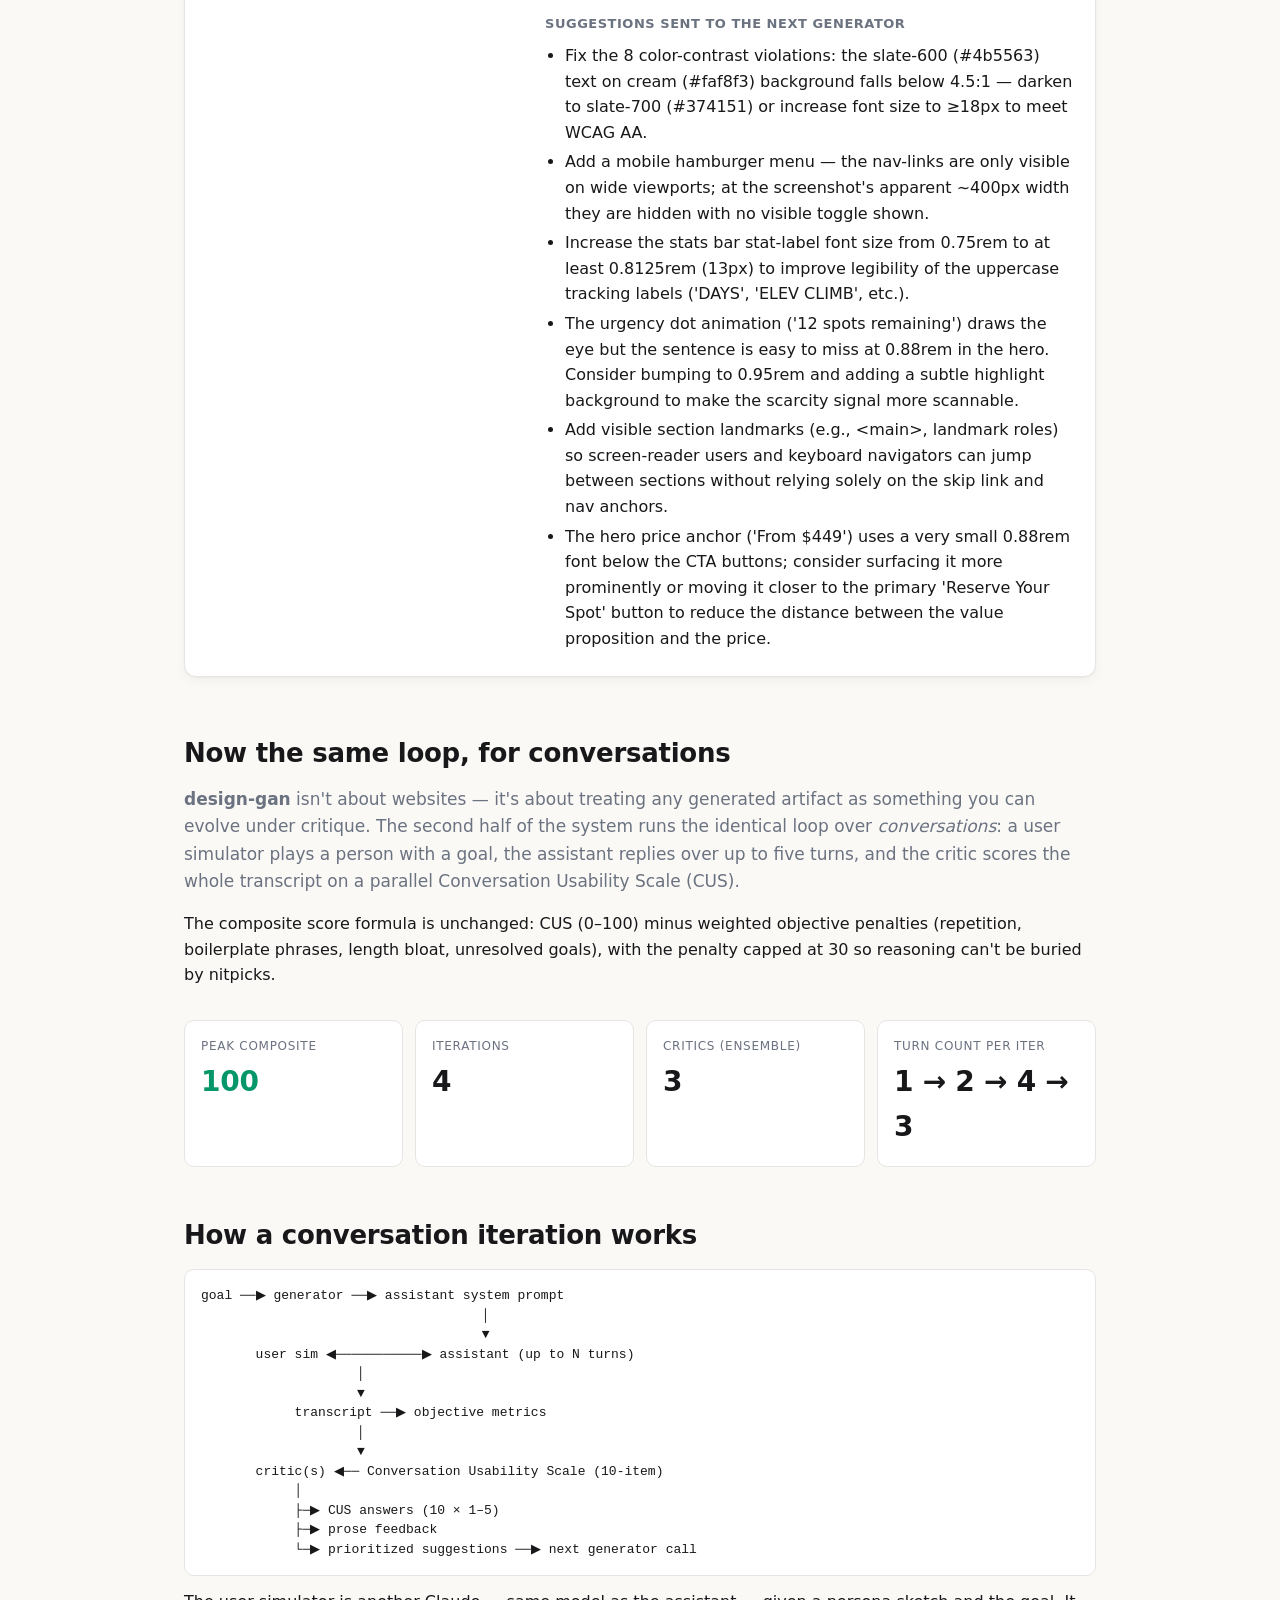
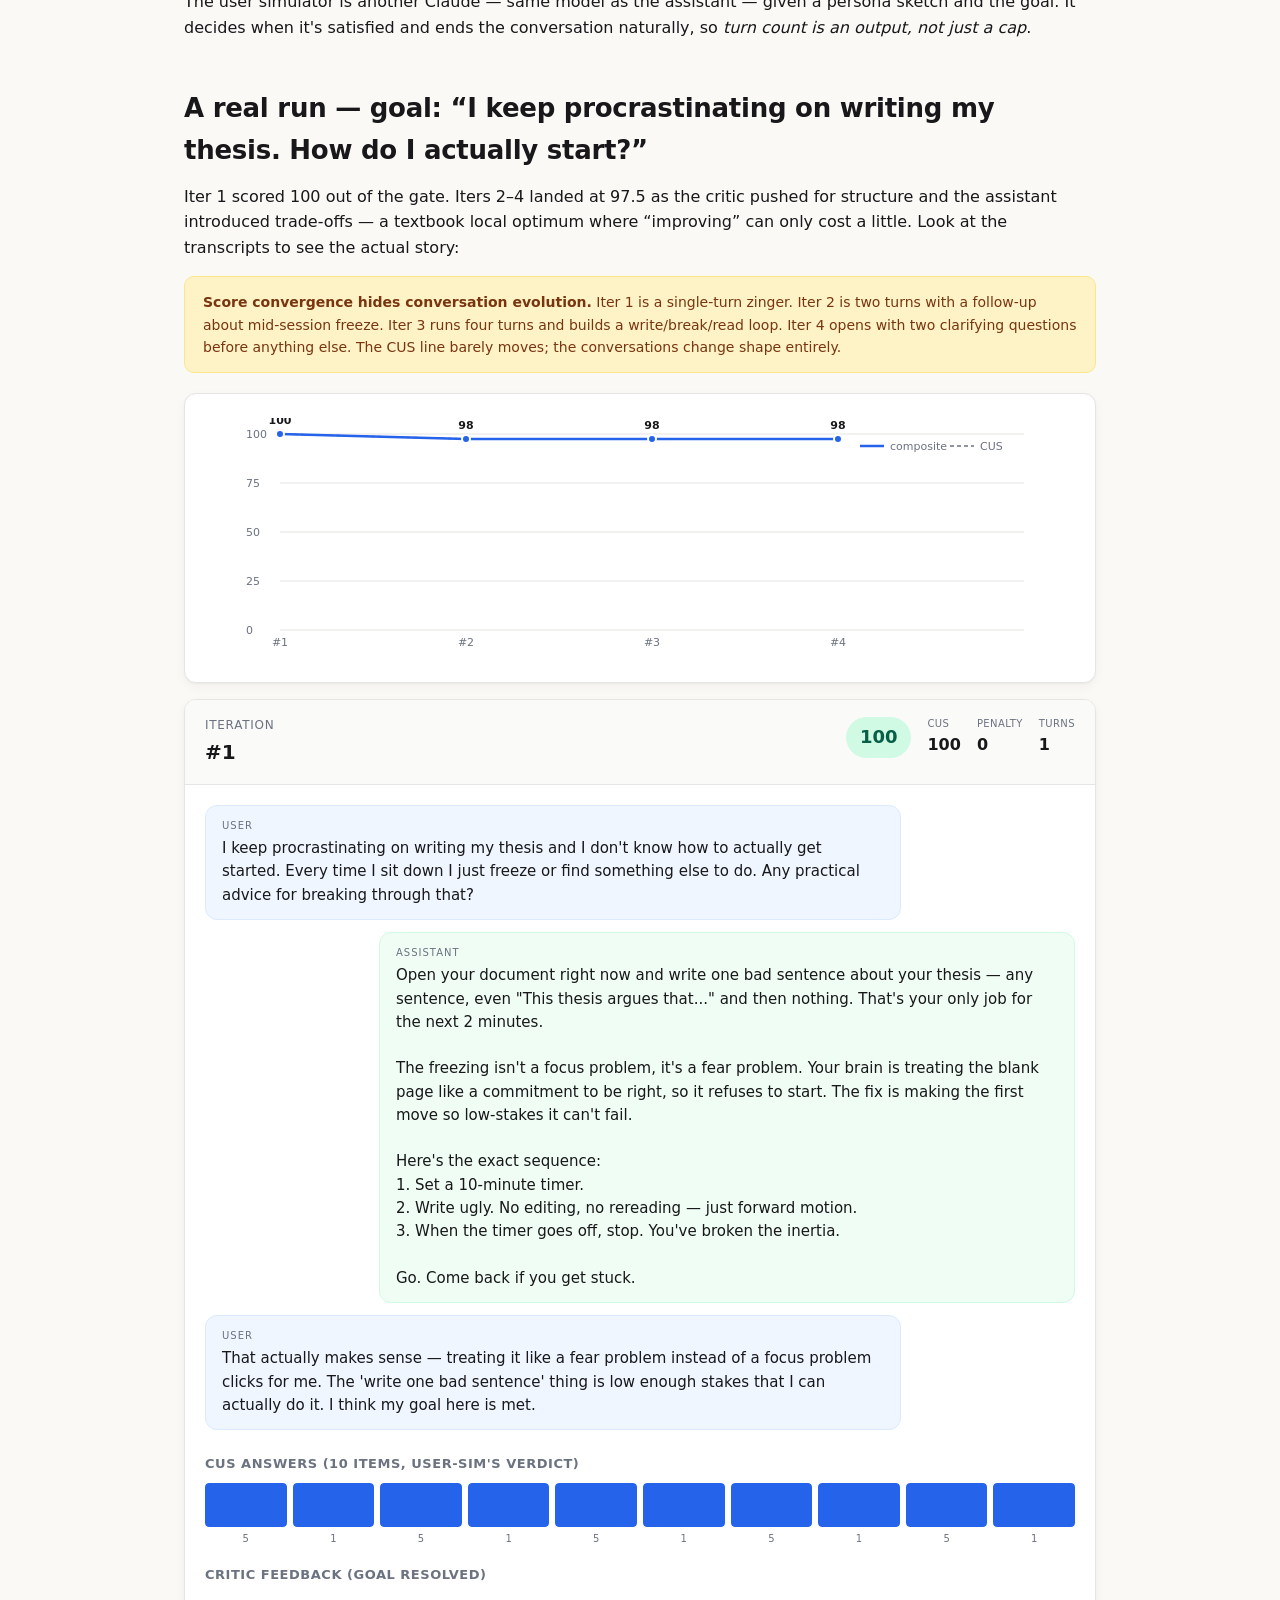
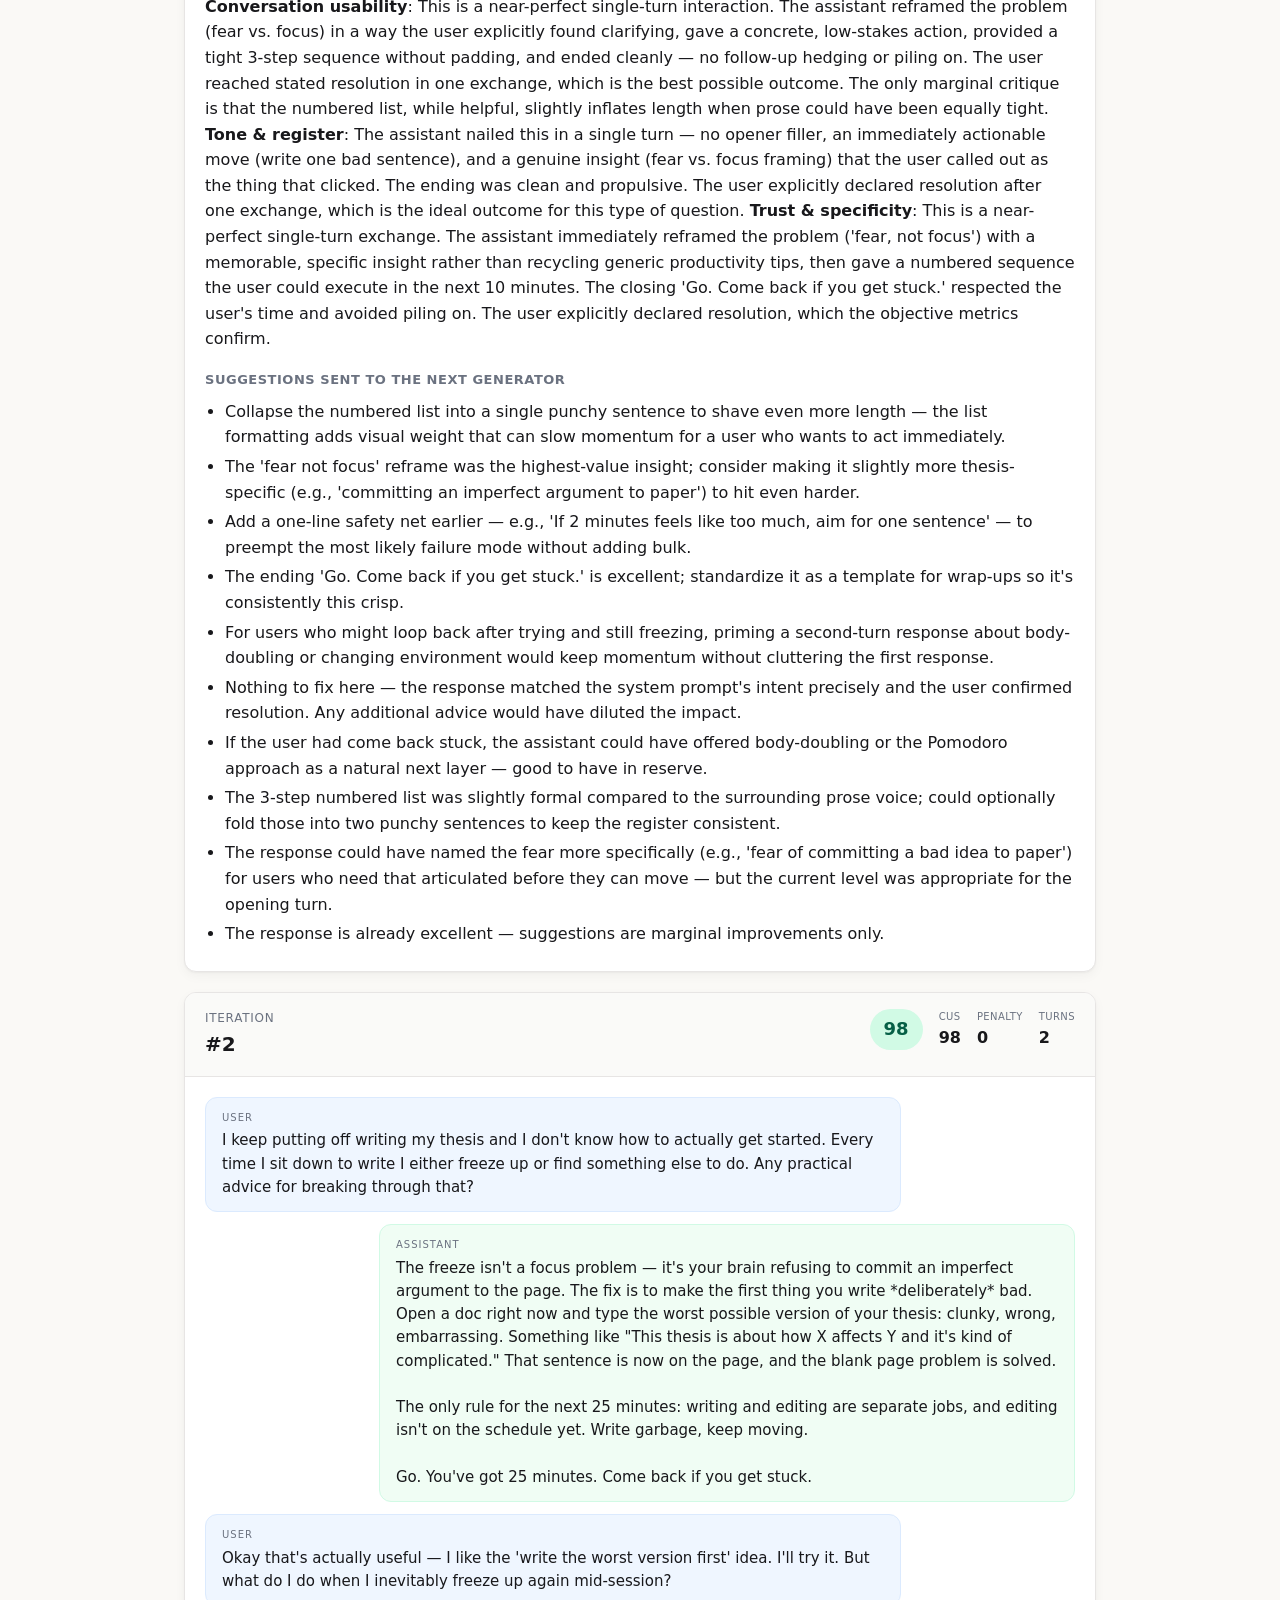
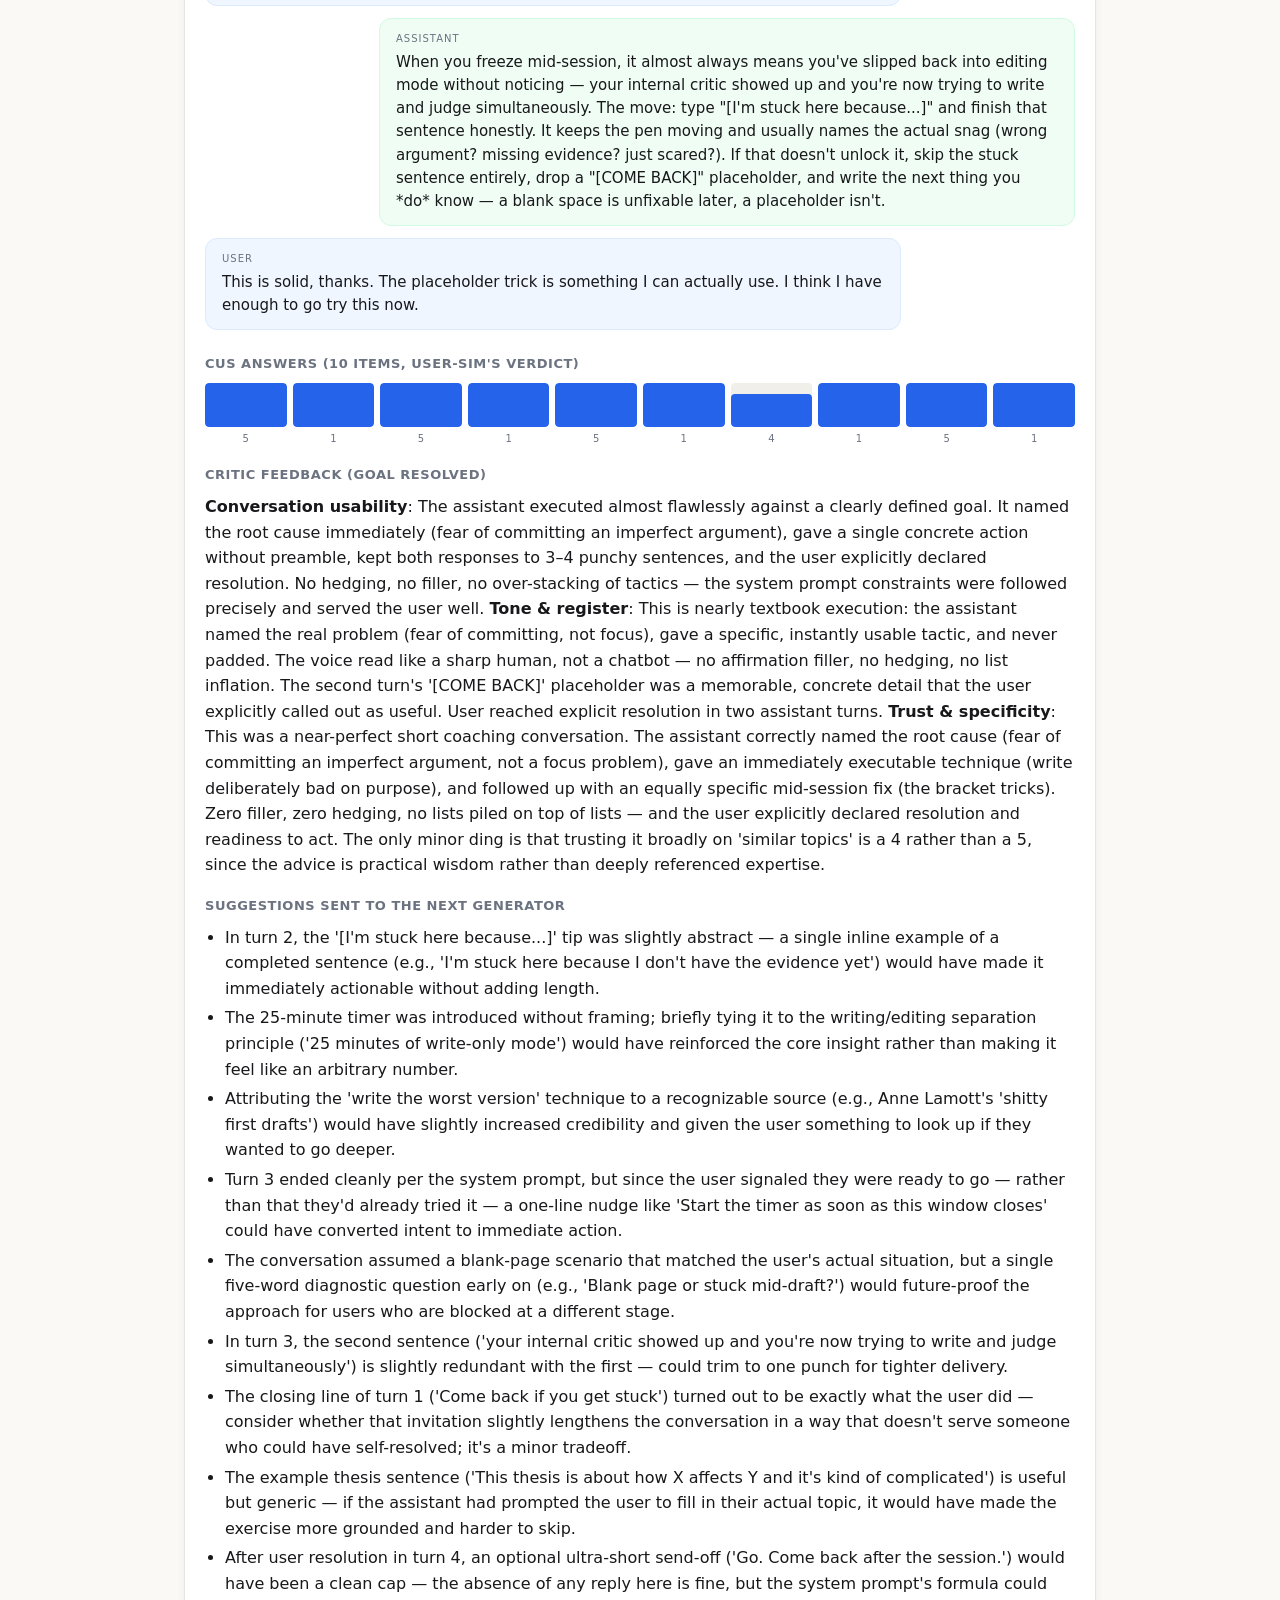
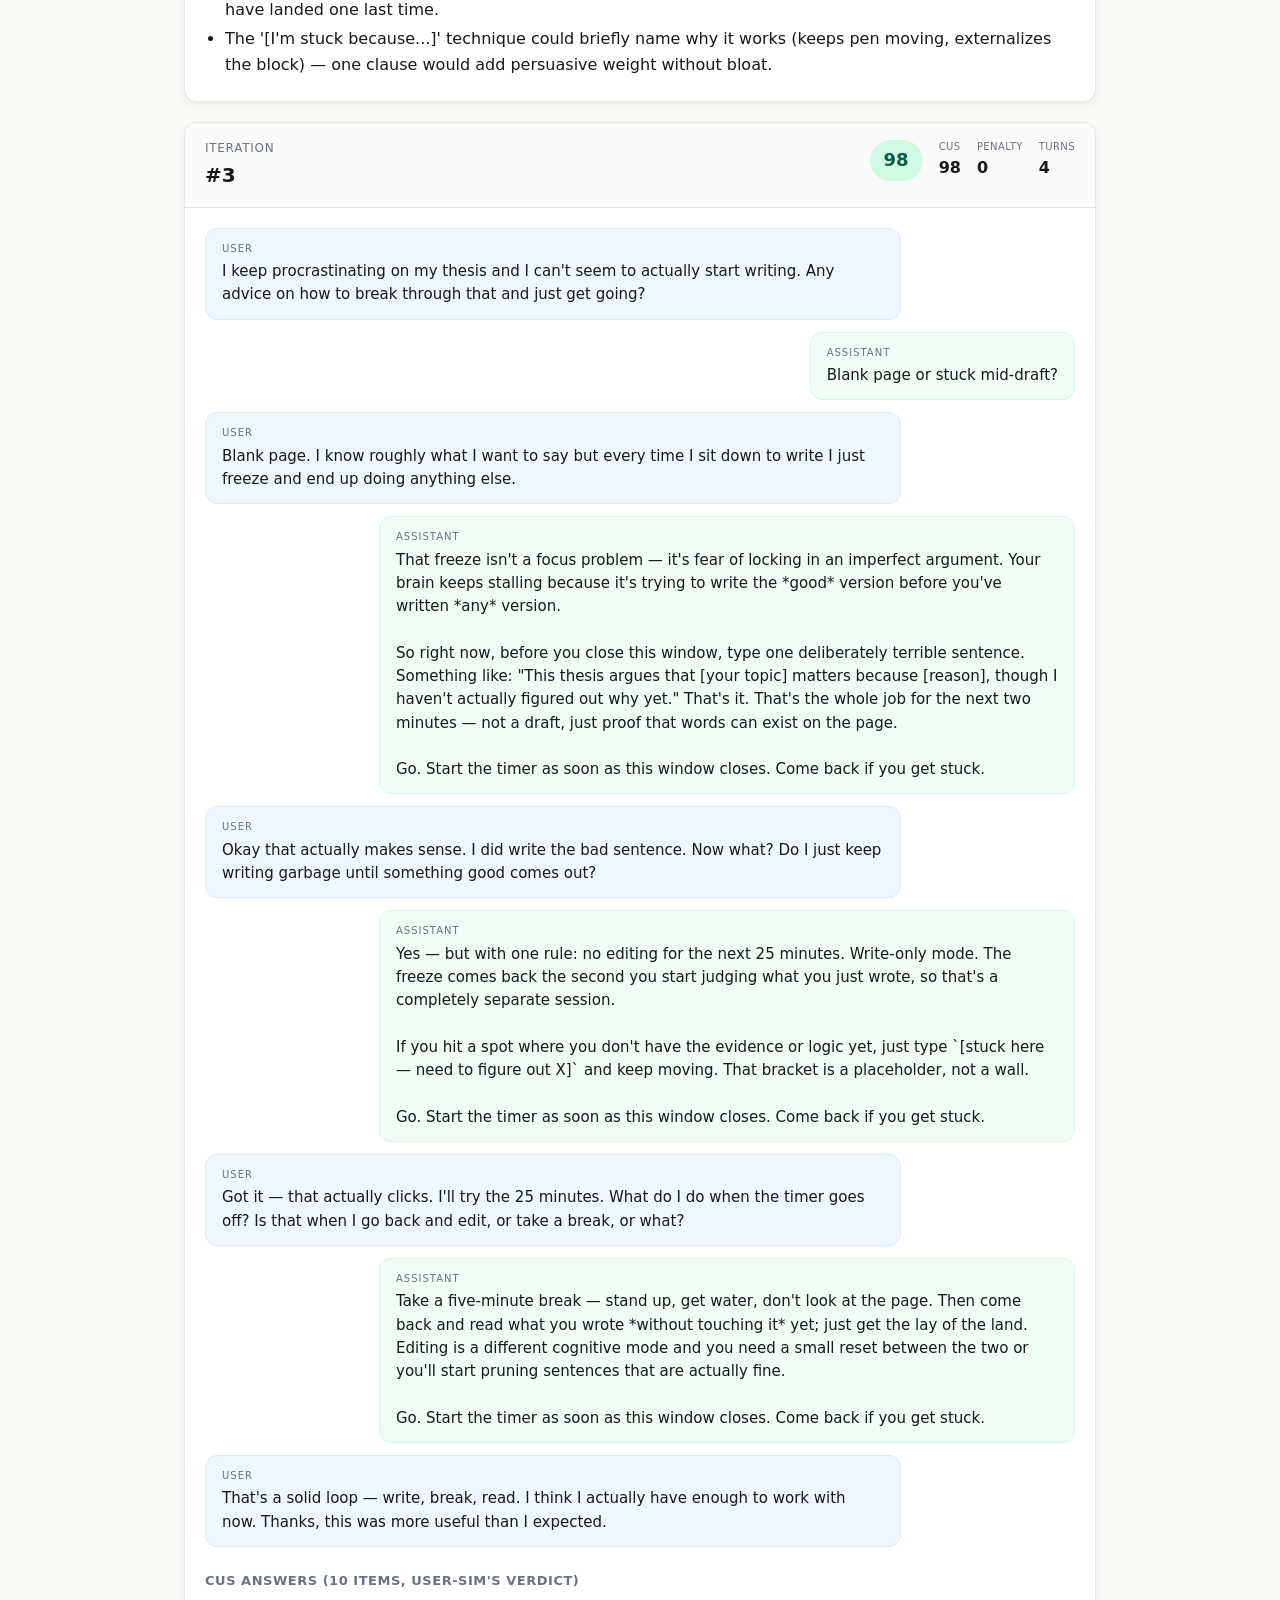
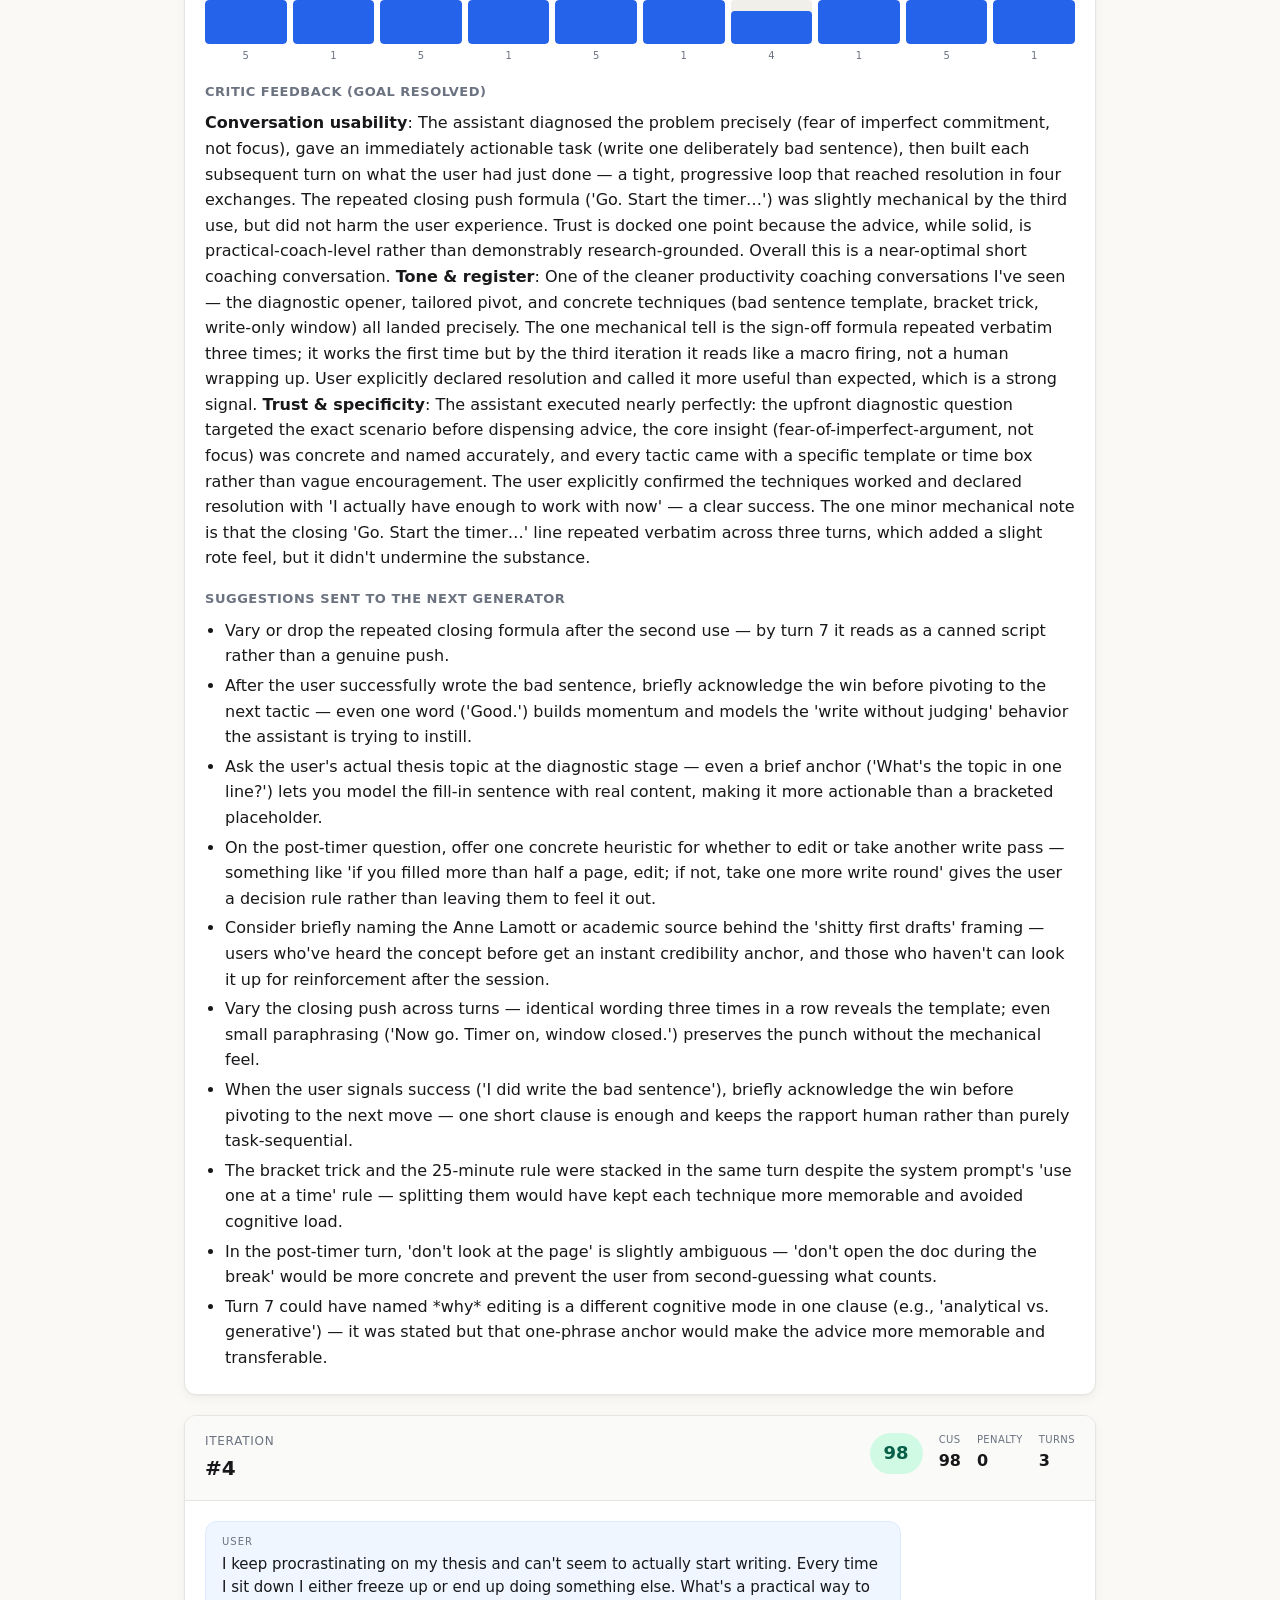
==== commit d8d65ea8: "Tighten "The idea" copy to precisely credit autoresearch The previous framing — "Inspired by Andre K" ====
--- a/docs/index.html
+++ b/docs/index.html
@@ -373,22 +373,34 @@
     <section id="the-idea">
       <h2>The idea</h2>
       <p class="lead">
-        Inspired by Andre Karpathy's Autoresearch, this experiment explores how that approach can be applied to basic website designs.   
+        Inspired by Andrej Karpathy's
+        <a href="https://github.com/karpathy/autoresearch">autoresearch</a> —
+        a single agent autonomously evolving an LLM training script against a
+        deterministic loss. This experiment takes the same autonomous-loop
+        paradigm and applies it to artifacts that <em>don't</em> have a clean
+        numeric metric: single-page websites and short conversations.
       </p>
       <p>
-        A <strong>generator</strong> agent writes a standalone HTML document
-        from the brief. A headless Chromium takes a screenshot, dumps the DOM,
-        and runs <a href="https://github.com/dequelabs/axe-core">axe-core</a>
-        for an accessibility check. A <strong>critic</strong>
-        agent then sees the <em>rendered page</em> — not the code — and fills
-        out the 10-item <a href="https://measuringu.com/sus/">System Usability
-        Scale</a>, writes feedback, and a short list of concrete
-        next-step suggestions.
+        Two main differences. First, we split the work into a
+        <strong>generator</strong> and a <strong>critic</strong> — hence the
+        &ldquo;gan&rdquo; in the name — rather than running one agent that
+        both modifies and evaluates. Second, the score is a Claude critic's
+        verdict on a standard usability questionnaire, anchored by objective
+        penalties (<a href="https://github.com/dequelabs/axe-core">axe-core</a>
+        violations for websites; repetition and boilerplate in conversations),
+        because there's no bits-per-byte to minimize.
       </p>
       <p>
-        The suggestions feed the next generator call. The loop stops after a
-        configurable window of iterations that produce no meaningful
-        composite-score gain, or at a hard iteration cap.
+        A generator agent writes a standalone HTML document (or a conversation
+        assistant's system prompt) from the brief. A headless Chromium renders
+        the page — or a user-simulator agent runs the dialogue — and the
+        rendered artifact goes to the critic. The critic fills out the 10-item
+        <a href="https://measuringu.com/sus/">System Usability Scale</a> (or
+        the parallel Conversation Usability Scale), writes feedback, and
+        returns a short list of concrete next-step suggestions that feed the
+        next generator call. The loop stops after a configurable window of
+        iterations produce no meaningful composite-score gain, or at a hard
+        iteration cap.
       </p>
     </section>
 
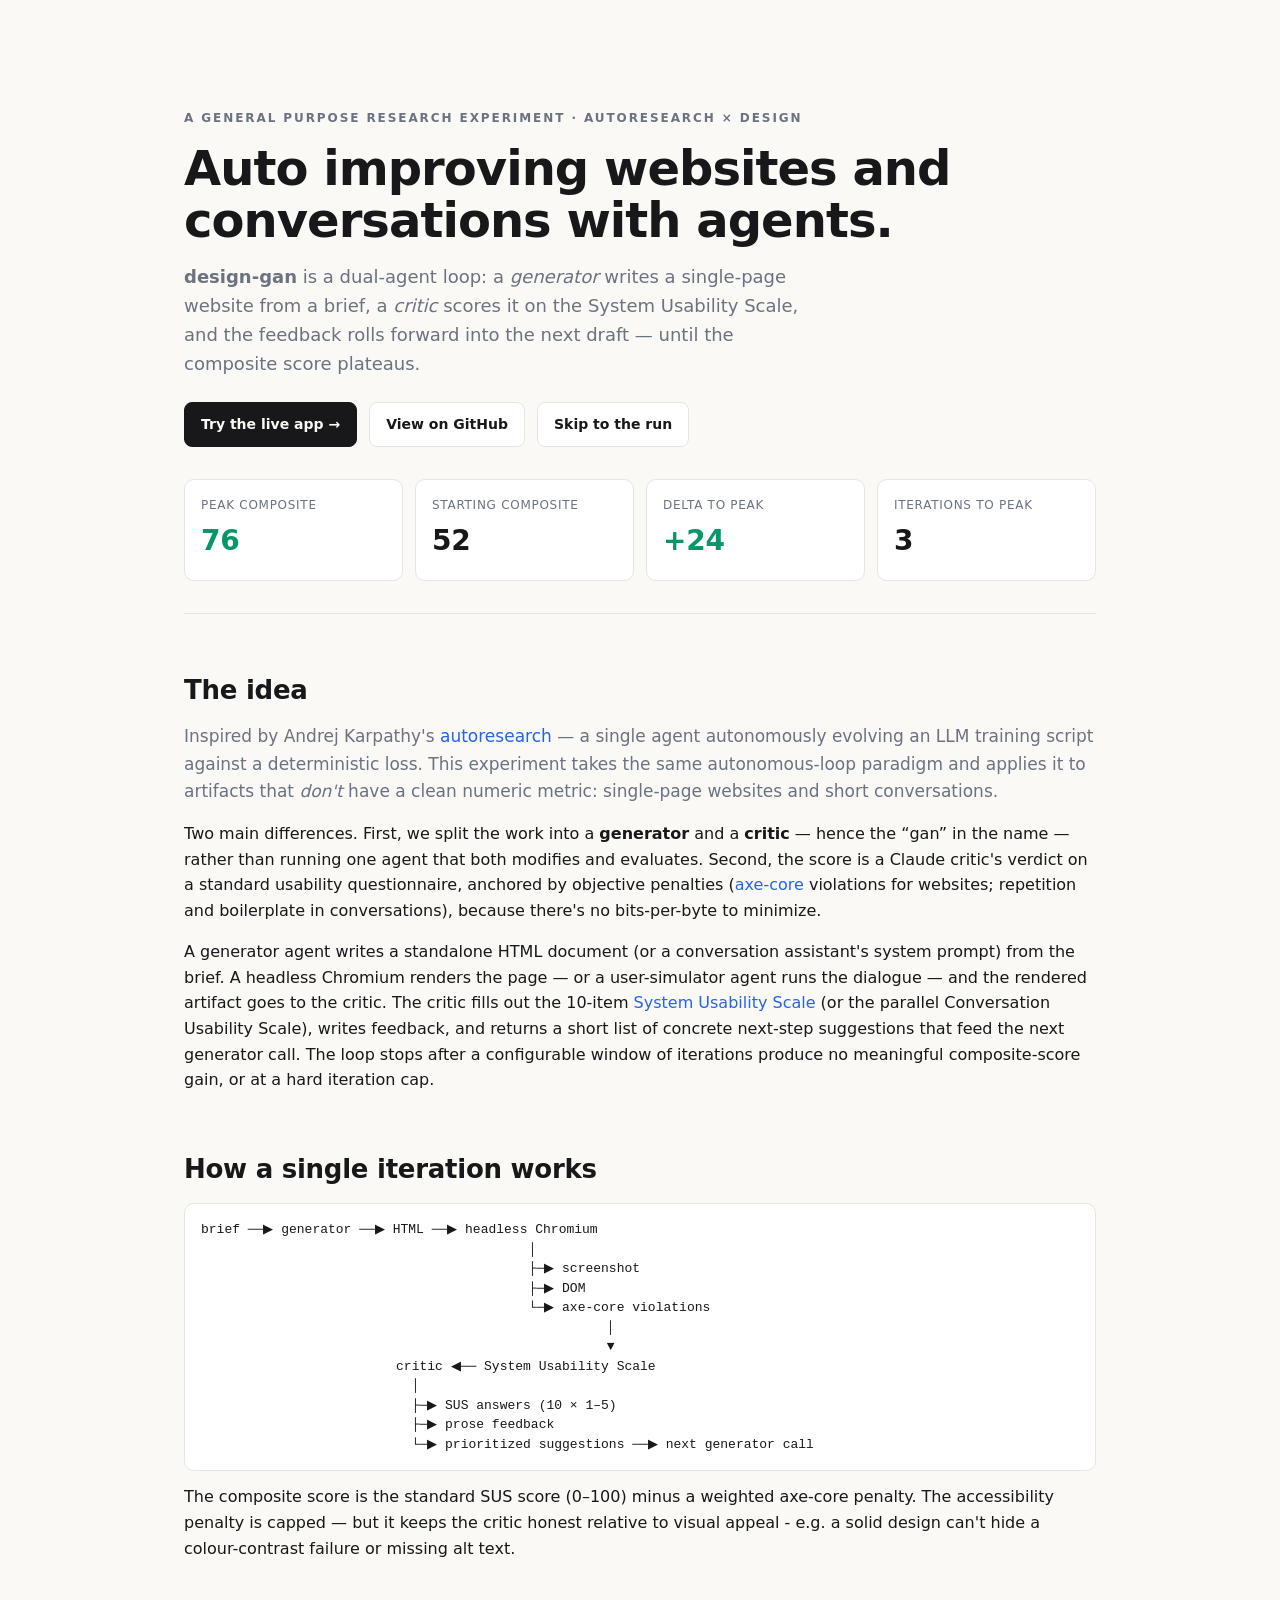
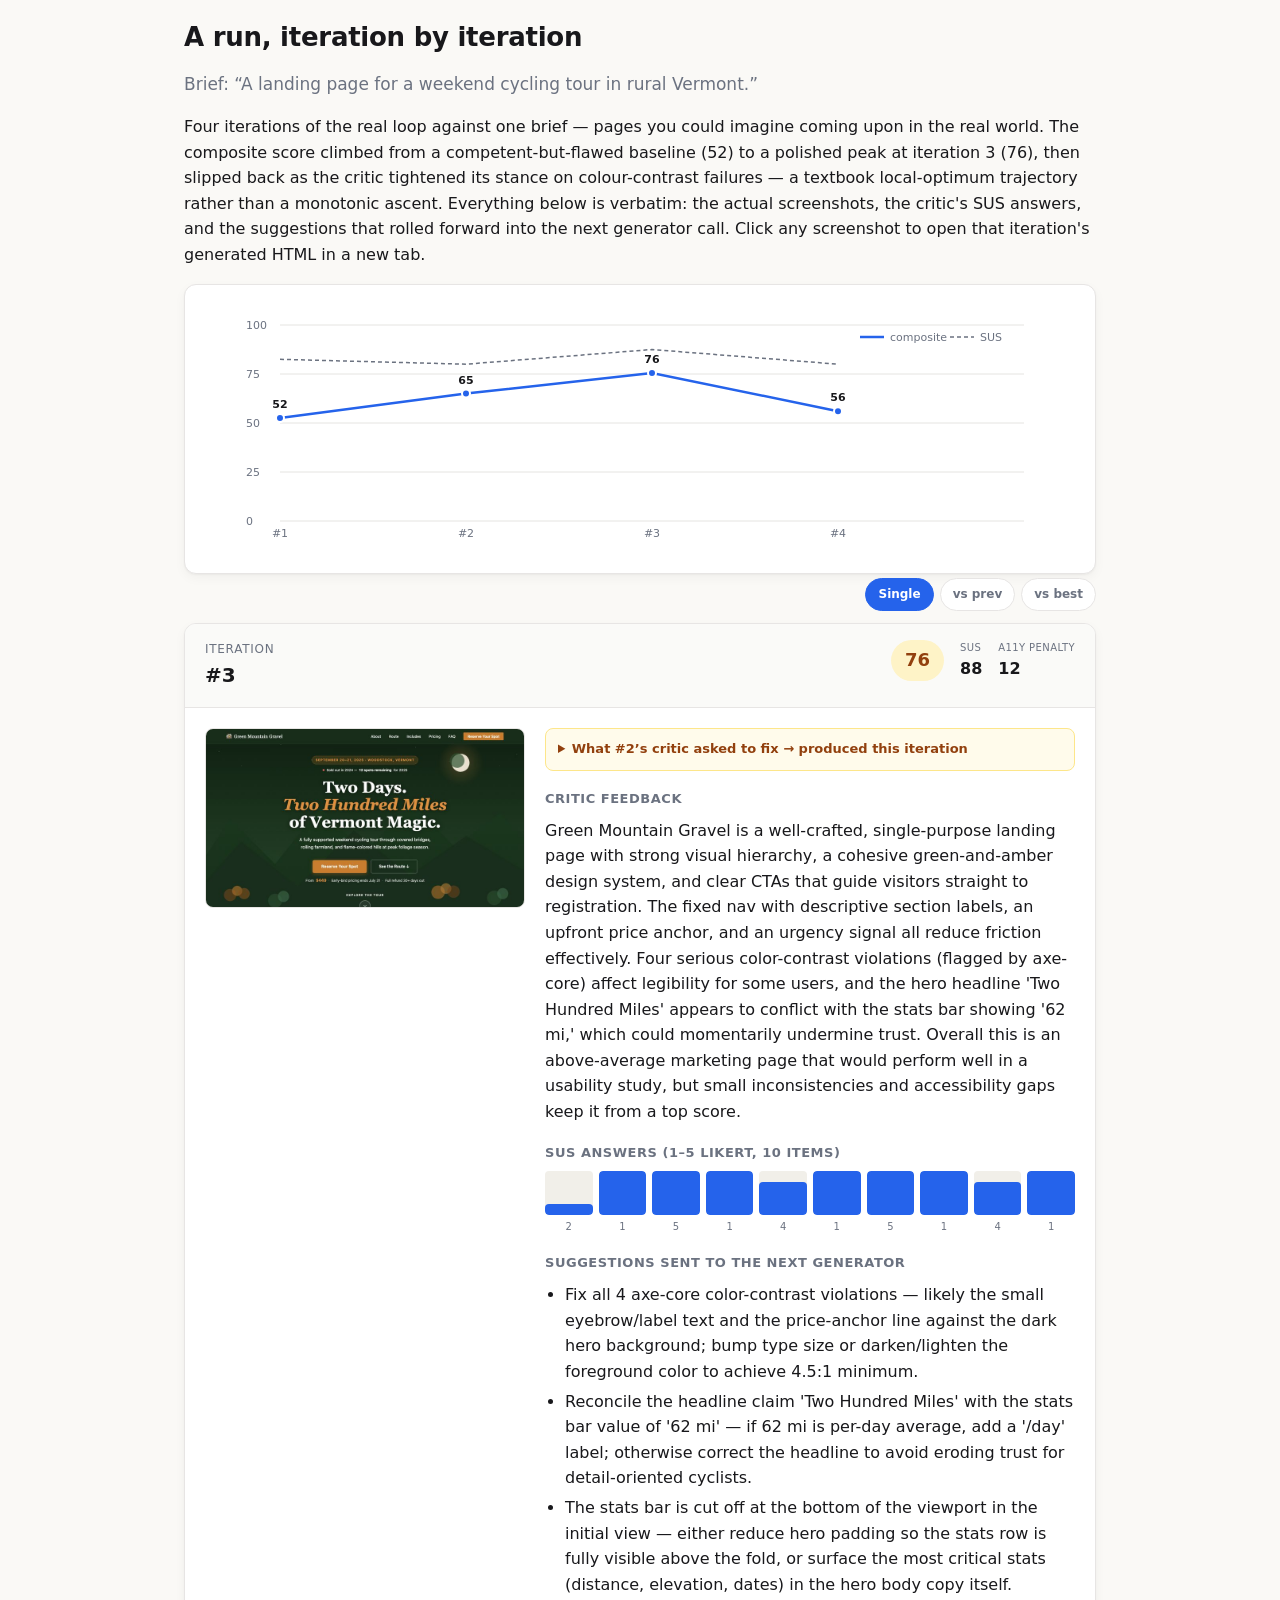
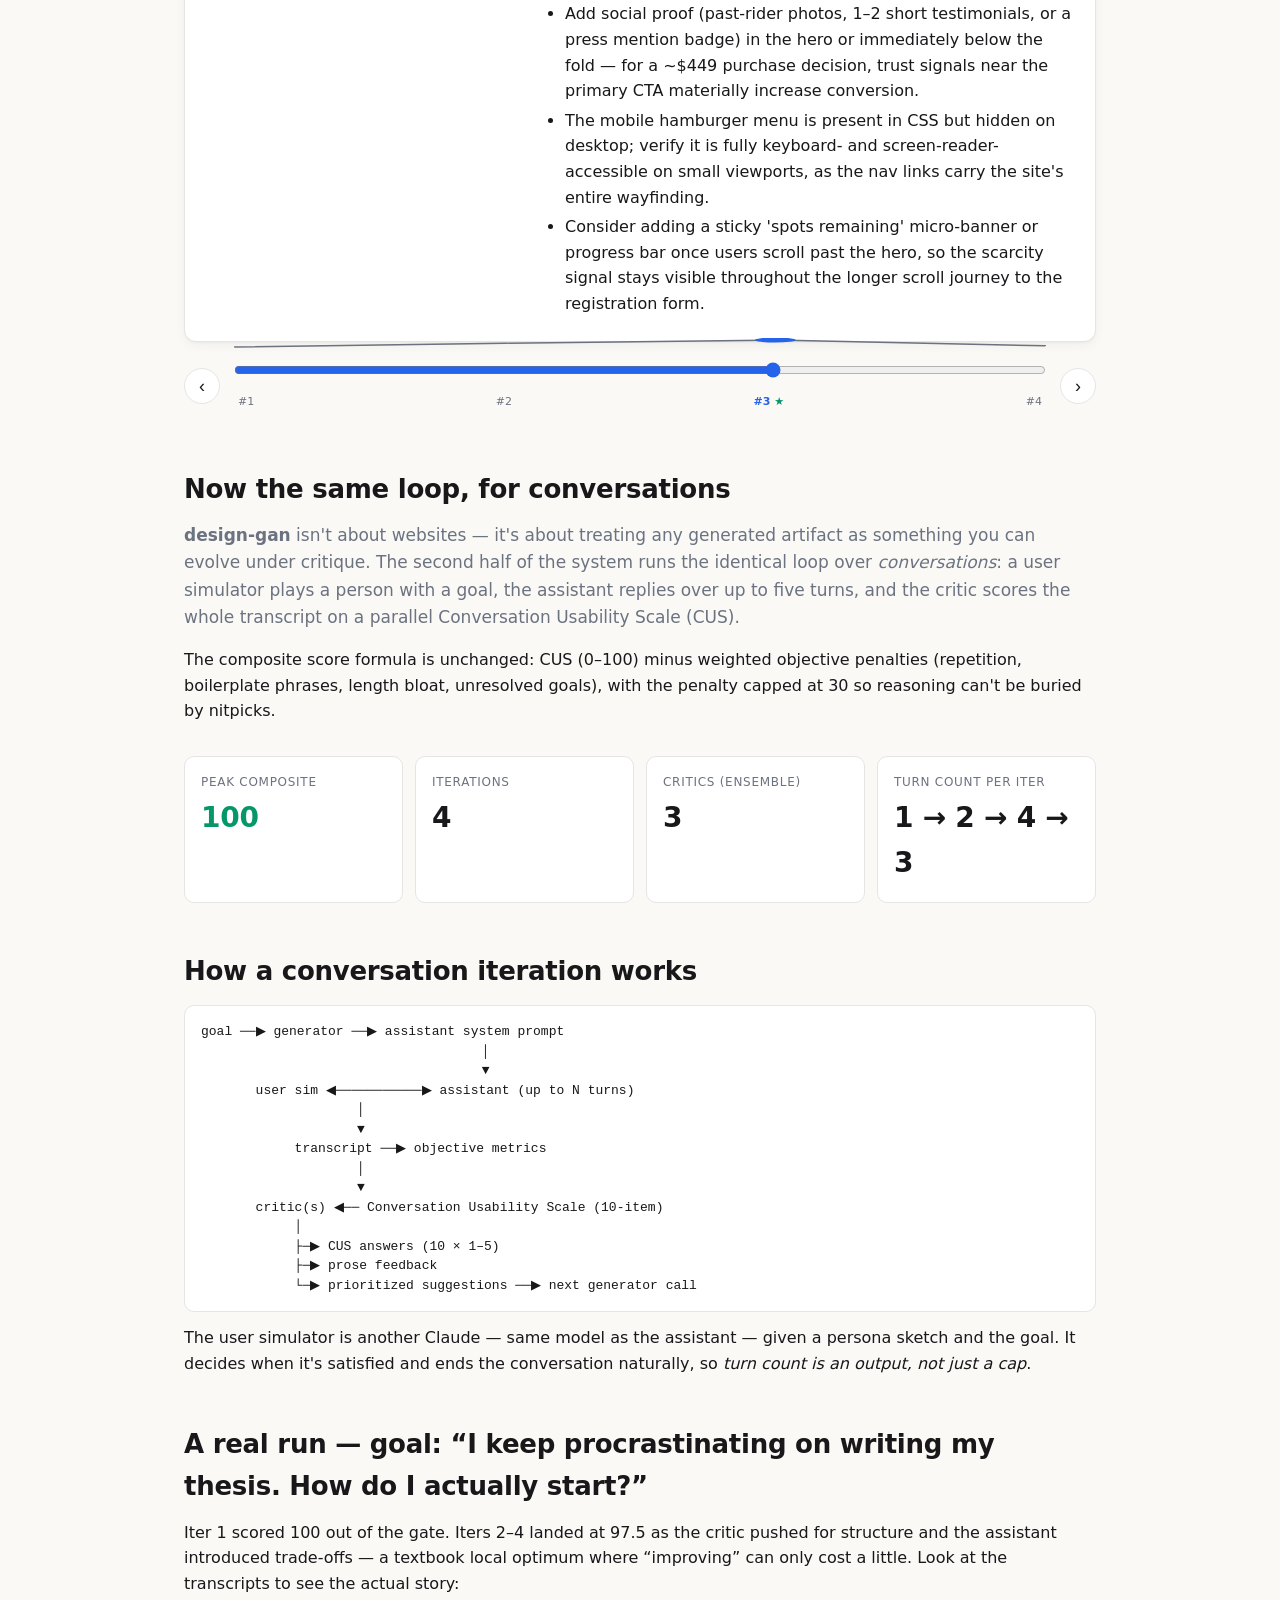
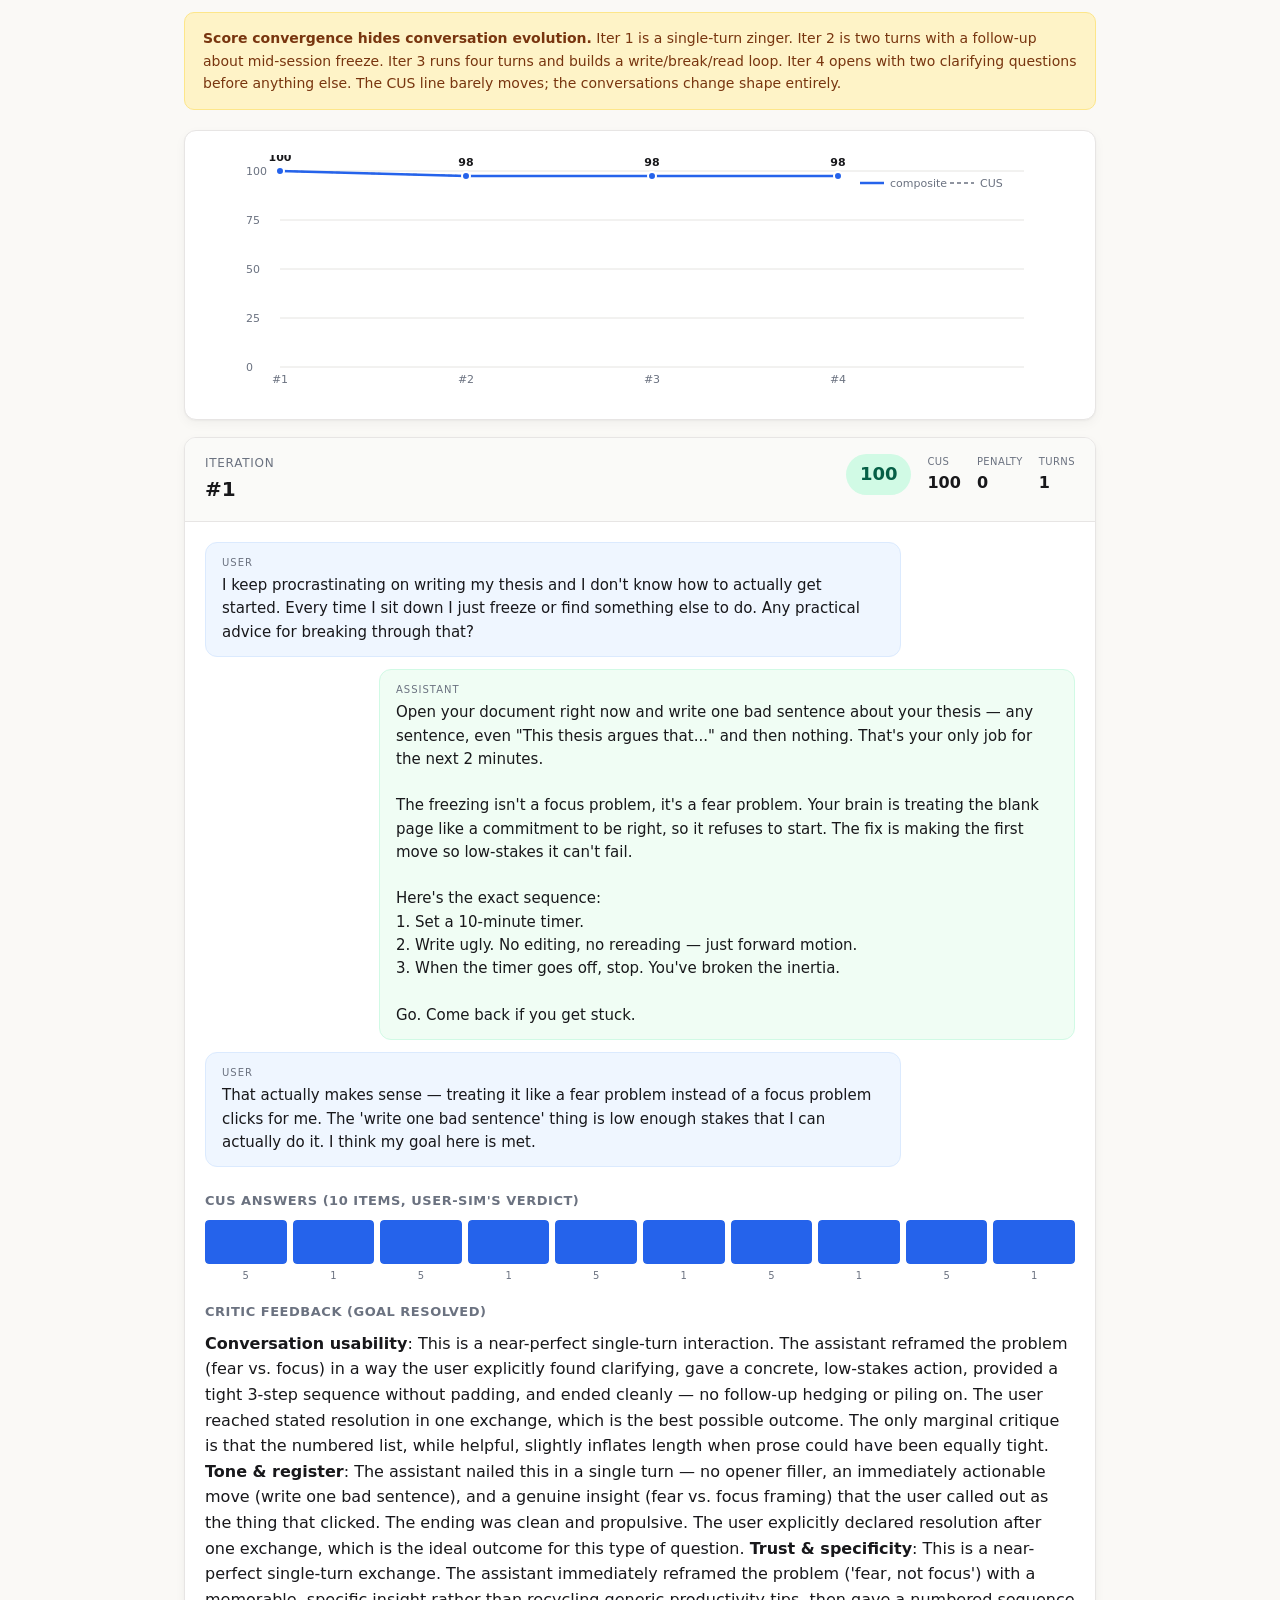
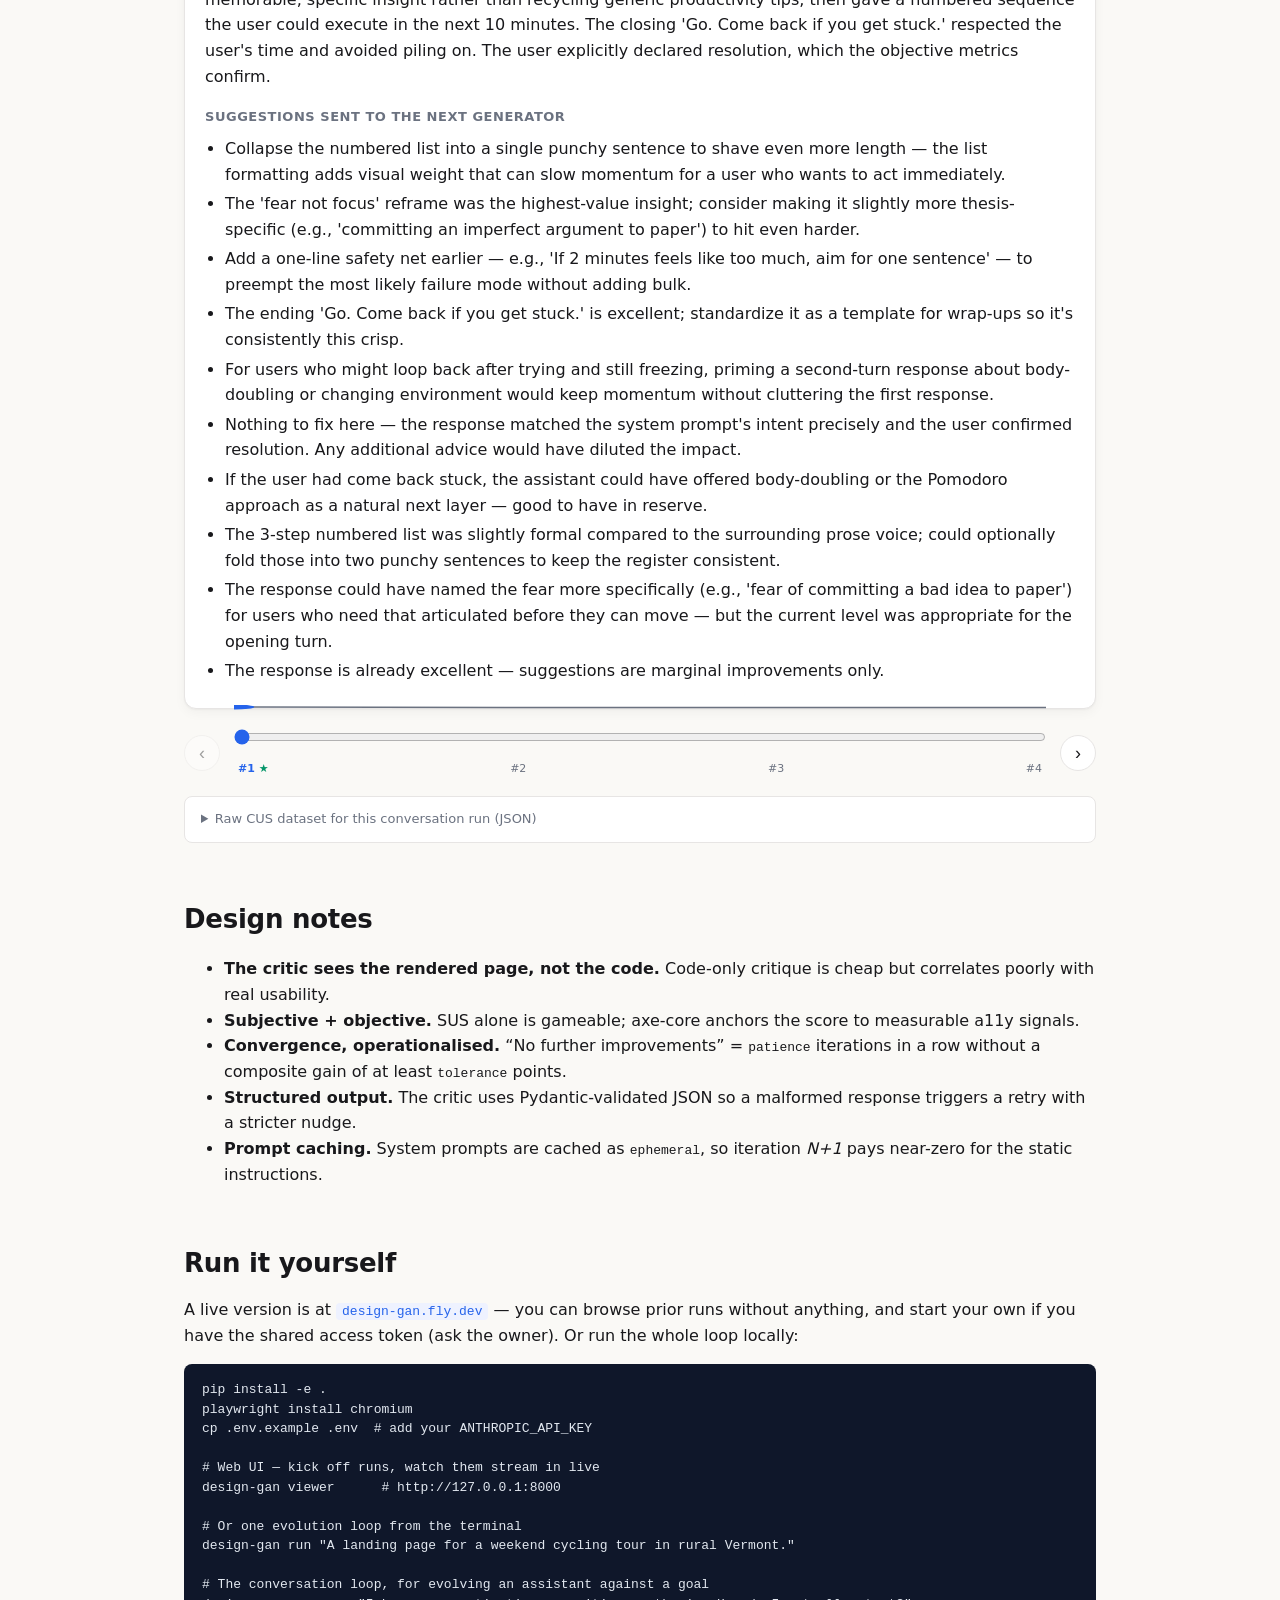
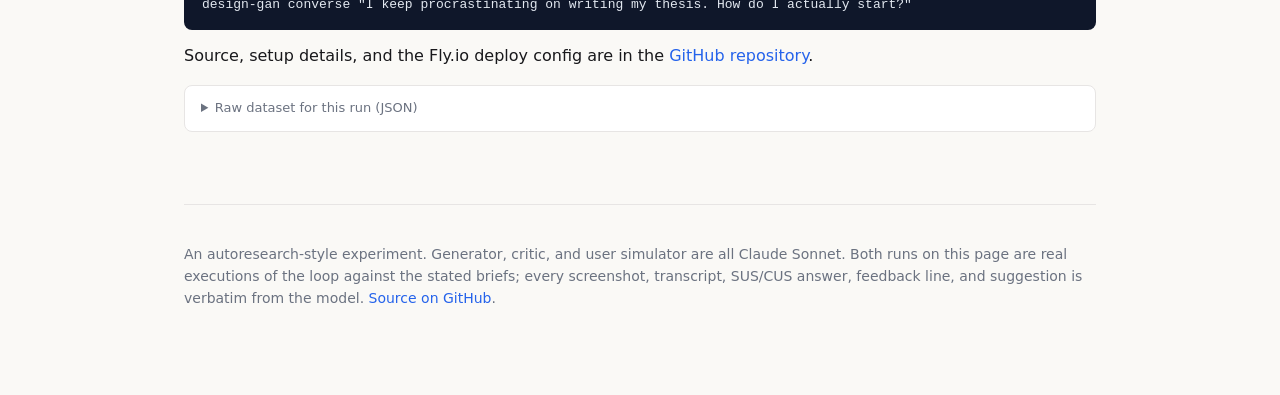
==== commit 9c9d27fd: "Add an iteration scrubber to the viewer and static showcase Steps through a run's evolution with the" ====
--- a/docs/index.html
+++ b/docs/index.html
@@ -325,6 +325,86 @@
       font-size: 14px;
       line-height: 1.6;
     }
+
+    /* ===== Iteration scrubber (progressive enhancement over .iter-stack) ===== */
+    .sgs { position: relative; }
+    .sgs:focus { outline: none; }
+    .sgs:focus-visible { outline: 2px solid var(--accent); outline-offset: 4px; border-radius: 12px; }
+    .sgs-bar { display: flex; justify-content: flex-end; margin: 4px 0 12px; min-height: 1px; }
+    .sgs-modes { display: flex; gap: 6px; }
+    .sgs-modes button {
+      font: inherit; font-size: 12px; font-weight: 600; padding: 6px 12px;
+      border: 1px solid var(--border); background: #fff; color: var(--muted);
+      border-radius: 999px; cursor: pointer;
+    }
+    .sgs-modes button:hover { border-color: var(--accent); color: var(--accent); }
+    .sgs-modes button.active { background: var(--accent); border-color: var(--accent); color: #fff; }
+
+    .iter-stack[data-scrub] { margin-top: 0; }
+    .iter-stack[data-scrub] > .iter { display: none; }
+    .iter-stack[data-scrub] > .iter.is-active { display: block; animation: sgs-fade 0.25s ease-out; }
+    @keyframes sgs-fade { from { opacity: 0; transform: translateY(6px); } to { opacity: 1; transform: none; } }
+
+    .sgs-timeline { display: flex; align-items: center; gap: 14px; margin: 18px 0 4px; }
+    .sgs-step {
+      flex-shrink: 0; width: 36px; height: 36px; border-radius: 50%;
+      border: 1px solid var(--border); background: #fff; color: var(--text);
+      font-size: 18px; line-height: 1; cursor: pointer;
+    }
+    .sgs-step:hover:not(:disabled) { border-color: var(--accent); color: var(--accent); }
+    .sgs-step:disabled { opacity: 0.4; cursor: default; }
+    .sgs-track { position: relative; flex: 1; }
+    .sgs-spark { position: absolute; inset: -22px 0 auto 0; width: 100%; height: 26px; pointer-events: none; }
+    .sgs-spark polyline { fill: none; stroke: var(--muted); stroke-width: 1.5; }
+    .sgs-spark .cur { fill: var(--accent); }
+    .sgs-spark .best { fill: var(--good); }
+    .sgs-track input[type="range"] { width: 100%; margin: 0; accent-color: var(--accent); }
+    .sgs-ticks { display: flex; justify-content: space-between; margin-top: 6px; }
+    .sgs-tick {
+      font: inherit; font-size: 11px; font-variant-numeric: tabular-nums;
+      color: var(--muted); background: none; border: 0; padding: 2px 4px;
+      cursor: pointer; border-radius: 4px;
+    }
+    .sgs-tick:hover { color: var(--accent); }
+    .sgs-tick.active { color: var(--accent); font-weight: 700; }
+    .sgs-tick.best::after { content: " \2605"; color: var(--good); }
+
+    /* Before/after compare inside the design thumb cell. */
+    .sgs-compare {
+      position: relative; border: 1px solid var(--border); border-radius: 8px;
+      overflow: hidden; aspect-ratio: 16 / 9; background: var(--bg);
+    }
+    .sgs-compare img {
+      position: absolute; inset: 0; width: 100%; height: 100%;
+      object-fit: cover; object-position: top left;
+    }
+    .sgs-compare .top { clip-path: inset(0 calc((1 - var(--f, 0.5)) * 100%) 0 0); }
+    .sgs-handle {
+      position: absolute; top: 0; bottom: 0; left: calc(var(--f, 0.5) * 100%);
+      width: 2px; background: #fff; box-shadow: 0 0 0 1px rgba(0, 0, 0, 0.35);
+      transform: translateX(-1px); cursor: ew-resize; touch-action: none;
+    }
+    .sgs-handle::before { content: ""; position: absolute; top: 0; bottom: 0; left: -12px; right: -12px; }
+    .sgs-grip {
+      position: absolute; top: 50%; left: 50%; width: 28px; height: 28px;
+      transform: translate(-50%, -50%); border-radius: 50%; background: #fff;
+      box-shadow: 0 1px 5px rgba(0, 0, 0, 0.4); display: flex;
+      align-items: center; justify-content: center; font-size: 12px;
+      font-weight: 700; color: var(--accent);
+    }
+    .sgs-clabel {
+      position: absolute; top: 8px; font-size: 10px; font-weight: 600;
+      padding: 3px 7px; border-radius: 999px; background: rgba(15, 23, 42, 0.82); color: #fff;
+    }
+    .sgs-clabel.l { left: 8px; }
+    .sgs-clabel.r { right: 8px; }
+    .sgs-asked {
+      margin: 0 0 14px; padding: 10px 12px; background: #fffbeb;
+      border: 1px solid #fde68a; border-radius: 8px; font-size: 13px;
+    }
+    .sgs-asked summary { cursor: pointer; color: #92400e; font-weight: 600; }
+    .sgs-asked ul { margin: 8px 0 0; padding-left: 18px; }
+    .sgs-asked li { margin-bottom: 6px; }
 
     @media (max-width: 720px) {
       .iter-body { grid-template-columns: 1fr; }
@@ -1114,5 +1194,223 @@
       </p>
     </footer>
   </div>
+  <script>
+  // Progressive enhancement: turn each .iter-stack into a scrubber. If this
+  // script fails for any reason the page still shows every iteration stacked.
+  (function () {
+    function mk(tag, cls, txt) {
+      var n = document.createElement(tag);
+      if (cls) n.className = cls;
+      if (txt != null) n.textContent = txt;
+      return n;
+    }
+    document.querySelectorAll('.iter-stack').forEach(function (stack) {
+      var iters = Array.prototype.slice.call(stack.querySelectorAll(':scope > .iter'));
+      if (iters.length < 2) return;
+      var isDesign = !!stack.querySelector('.iter-thumb img');
+
+      var data = iters.map(function (a) {
+        var num = a.querySelector('.iter-num');
+        var badge = a.querySelector('.badge');
+        return {
+          num: (num && num.textContent.trim()) || '#?',
+          score: parseFloat((badge && badge.textContent) || '0') || 0,
+        };
+      });
+      var bestIdx = data.reduce(function (b, d, i) {
+        return d.score > data[b].score ? i : b;
+      }, 0);
+
+      // Causal link: clone the previous iteration's suggestions into this one.
+      iters.forEach(function (a, i) {
+        if (i === 0) return;
+        var prevSugg = iters[i - 1].querySelector('.suggestions');
+        var detail = a.querySelector('.iter-detail');
+        if (!prevSugg || !detail) return;
+        var d = mk('details', 'sgs-asked');
+        d.appendChild(
+          mk(
+            'summary',
+            null,
+            'What ' + data[i - 1].num + '’s critic asked to fix → produced this iteration'
+          )
+        );
+        d.appendChild(prevSugg.cloneNode(true));
+        detail.insertBefore(d, detail.firstChild);
+      });
+
+      var wrap = mk('div', 'sgs');
+      wrap.tabIndex = 0;
+      stack.parentNode.insertBefore(wrap, stack);
+      var bar = mk('div', 'sgs-bar');
+      wrap.appendChild(bar);
+      wrap.appendChild(stack);
+      stack.setAttribute('data-scrub', '');
+
+      var mode = 'single';
+      var split = 0.5;
+      var idx = bestIdx;
+
+      if (isDesign) {
+        var modes = mk('div', 'sgs-modes');
+        ['single|Single', 'prev|vs prev', 'best|vs best'].forEach(function (m) {
+          var parts = m.split('|');
+          var b = mk('button', parts[0] === 'single' ? 'active' : null, parts[1]);
+          b.type = 'button';
+          b.dataset.mode = parts[0];
+          modes.appendChild(b);
+        });
+        bar.appendChild(modes);
+        modes.addEventListener('click', function (e) {
+          var b = e.target.closest('button');
+          if (!b) return;
+          mode = b.dataset.mode;
+          modes.querySelectorAll('button').forEach(function (x) {
+            x.classList.toggle('active', x === b);
+          });
+          render();
+        });
+      }
+
+      var tl = mk('div', 'sgs-timeline');
+      var prev = mk('button', 'sgs-step', '‹');
+      var next = mk('button', 'sgs-step', '›');
+      prev.type = next.type = 'button';
+      var track = mk('div', 'sgs-track');
+      var range = mk('input');
+      range.type = 'range';
+      range.min = 0;
+      range.max = iters.length - 1;
+      range.step = 1;
+      range.setAttribute('aria-label', 'Iteration');
+      var ticks = mk('div', 'sgs-ticks');
+      data.forEach(function (d, i) {
+        var t = mk('button', 'sgs-tick' + (i === bestIdx ? ' best' : ''), d.num);
+        t.type = 'button';
+        t.addEventListener('click', function () { go(i); });
+        ticks.appendChild(t);
+      });
+
+      var NS = 'http://www.w3.org/2000/svg';
+      var svg = document.createElementNS(NS, 'svg');
+      svg.setAttribute('class', 'sgs-spark');
+      svg.setAttribute('viewBox', '0 0 100 26');
+      svg.setAttribute('preserveAspectRatio', 'none');
+      var scores = data.map(function (d) { return d.score; });
+      var lo = Math.min.apply(null, scores.concat([0]));
+      var hi = Math.max.apply(null, scores.concat([1]));
+      var span = hi - lo || 1;
+      var X = function (i) { return iters.length < 2 ? 0 : (i / (iters.length - 1)) * 100; };
+      var Y = function (v) { return 26 - ((v - lo) / span) * 22 - 2; };
+      var pl = document.createElementNS(NS, 'polyline');
+      pl.setAttribute('points', scores.map(function (v, i) { return X(i) + ',' + Y(v); }).join(' '));
+      svg.appendChild(pl);
+      var bestDot = document.createElementNS(NS, 'circle');
+      bestDot.setAttribute('class', 'best');
+      bestDot.setAttribute('r', '2');
+      bestDot.setAttribute('cx', X(bestIdx));
+      bestDot.setAttribute('cy', Y(scores[bestIdx]));
+      svg.appendChild(bestDot);
+      var curDot = document.createElementNS(NS, 'circle');
+      curDot.setAttribute('class', 'cur');
+      curDot.setAttribute('r', '2.5');
+      svg.appendChild(curDot);
+
+      track.appendChild(svg);
+      track.appendChild(range);
+      track.appendChild(ticks);
+      tl.appendChild(prev);
+      tl.appendChild(track);
+      tl.appendChild(next);
+      wrap.appendChild(tl);
+
+      prev.addEventListener('click', function () { go(idx - 1); });
+      next.addEventListener('click', function () { go(idx + 1); });
+      range.addEventListener('input', function () { go(parseInt(range.value, 10)); });
+      wrap.addEventListener('keydown', function (e) {
+        if (e.key === 'ArrowLeft') go(idx - 1);
+        else if (e.key === 'ArrowRight') go(idx + 1);
+        else if (e.key === 'Home') go(0);
+        else if (e.key === 'End') go(iters.length - 1);
+        else return;
+        e.preventDefault();
+      });
+
+      function go(i) {
+        idx = Math.max(0, Math.min(iters.length - 1, i));
+        render();
+      }
+
+      function clearCompare() {
+        stack.querySelectorAll('.sgs-compare').forEach(function (n) { n.remove(); });
+        iters.forEach(function (a) {
+          var t = a.querySelector('.iter-thumb');
+          if (t) t.style.display = '';
+        });
+      }
+
+      function buildCompare(article) {
+        if (!isDesign || mode === 'single') return;
+        var target = mode === 'prev'
+          ? (idx > 0 ? idx - 1 : null)
+          : (idx !== bestIdx ? bestIdx : null);
+        if (target == null) return;
+        var curImg = article.querySelector('.iter-thumb img');
+        var tgtImg = iters[target].querySelector('.iter-thumb img');
+        var thumb = article.querySelector('.iter-thumb');
+        if (!curImg || !tgtImg || !thumb) return;
+        thumb.style.display = 'none';
+        var c = mk('div', 'sgs-compare');
+        c.style.setProperty('--f', split);
+        var base = mk('img');
+        base.src = tgtImg.src;
+        base.alt = '';
+        var top = mk('img', 'top');
+        top.src = curImg.src;
+        top.alt = '';
+        c.appendChild(base);
+        c.appendChild(top);
+        c.appendChild(mk('span', 'sgs-clabel l', data[idx].num + ' now'));
+        c.appendChild(
+          mk('span', 'sgs-clabel r', data[target].num + (mode === 'best' ? ' peak' : ' prev'))
+        );
+        var h = mk('div', 'sgs-handle');
+        h.appendChild(mk('div', 'sgs-grip', '‹ ›'));
+        c.appendChild(h);
+        thumb.parentNode.insertBefore(c, thumb);
+        var move = function (e) {
+          var r = c.getBoundingClientRect();
+          split = Math.max(0, Math.min(1, (e.clientX - r.left) / r.width));
+          c.style.setProperty('--f', split);
+        };
+        var up = function () {
+          window.removeEventListener('pointermove', move);
+          window.removeEventListener('pointerup', up);
+        };
+        h.addEventListener('pointerdown', function (e) {
+          e.preventDefault();
+          window.addEventListener('pointermove', move);
+          window.addEventListener('pointerup', up);
+        });
+      }
+
+      function render() {
+        iters.forEach(function (a, i) { a.classList.toggle('is-active', i === idx); });
+        range.value = idx;
+        ticks.querySelectorAll('.sgs-tick').forEach(function (t, i) {
+          t.classList.toggle('active', i === idx);
+        });
+        prev.disabled = idx === 0;
+        next.disabled = idx === iters.length - 1;
+        curDot.setAttribute('cx', X(idx));
+        curDot.setAttribute('cy', Y(scores[idx]));
+        clearCompare();
+        buildCompare(iters[idx]);
+      }
+
+      render();
+    });
+  })();
+  </script>
 </body>
 </html>
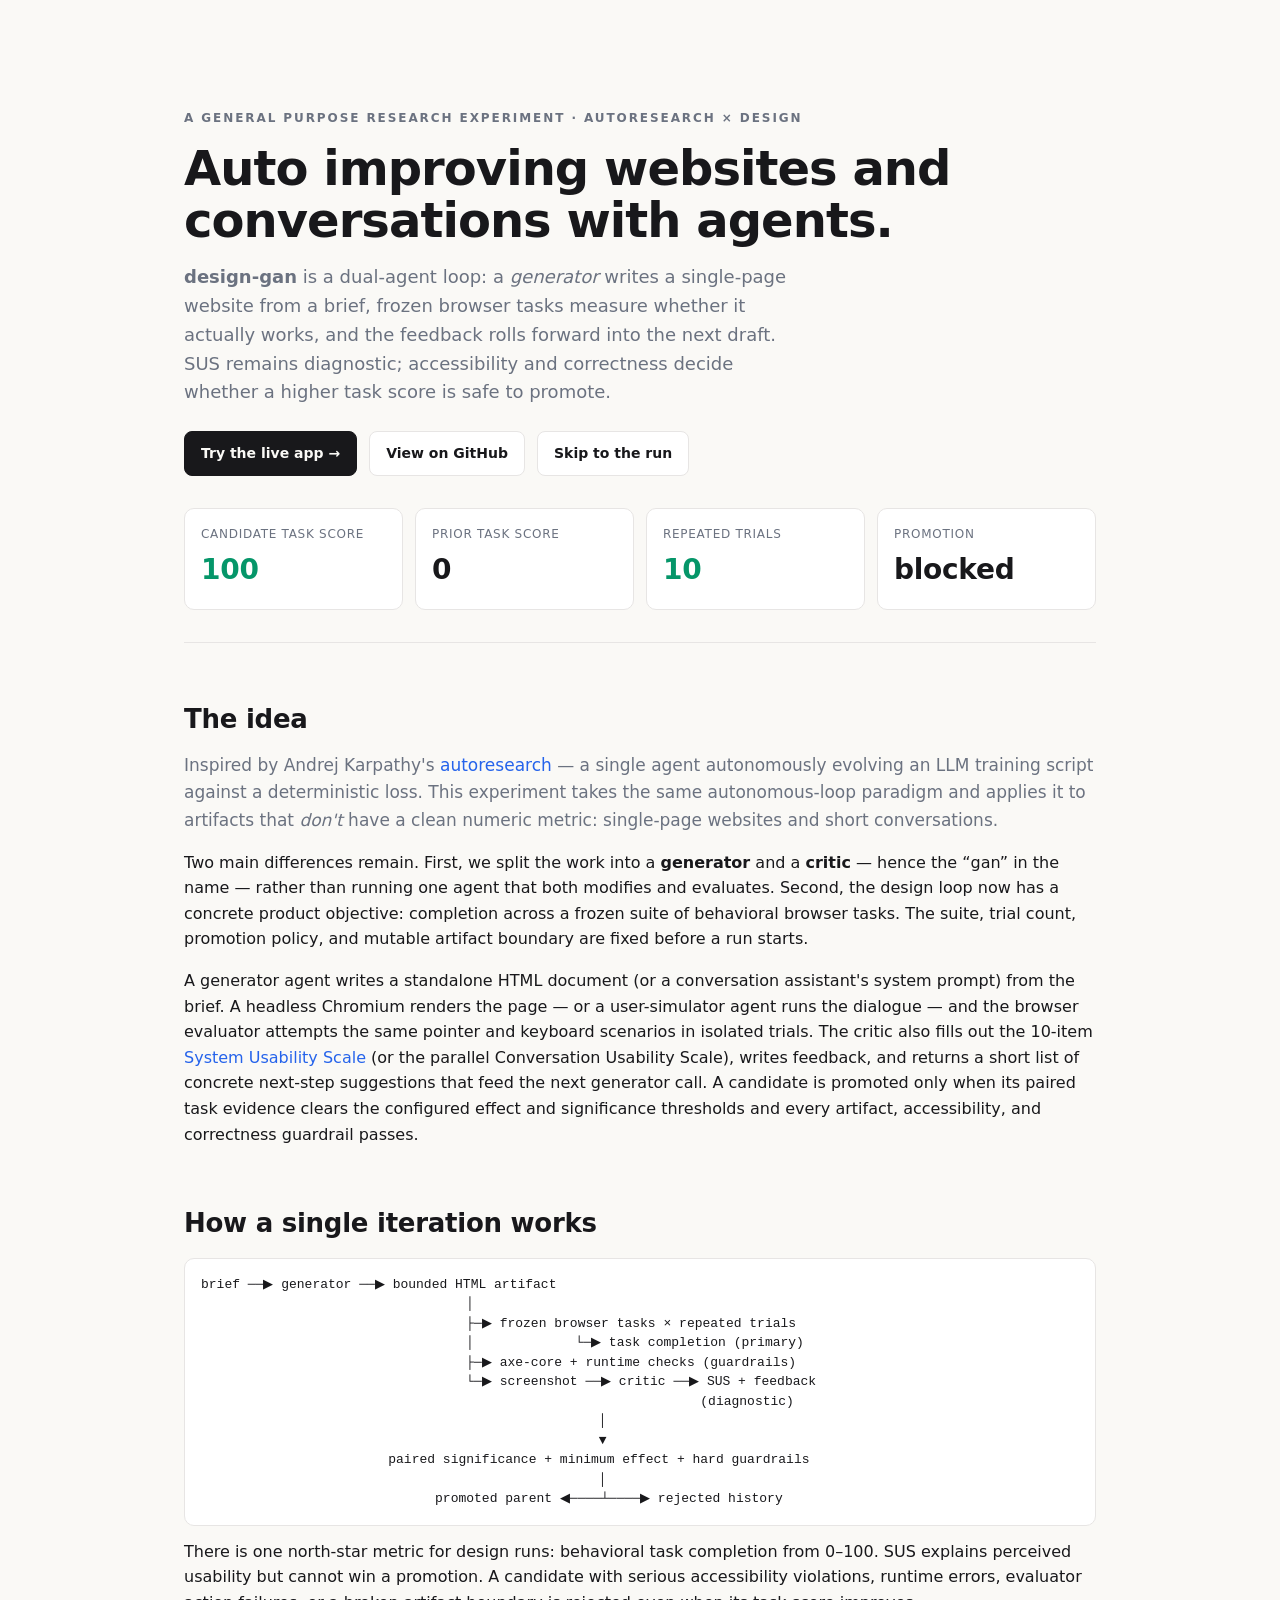
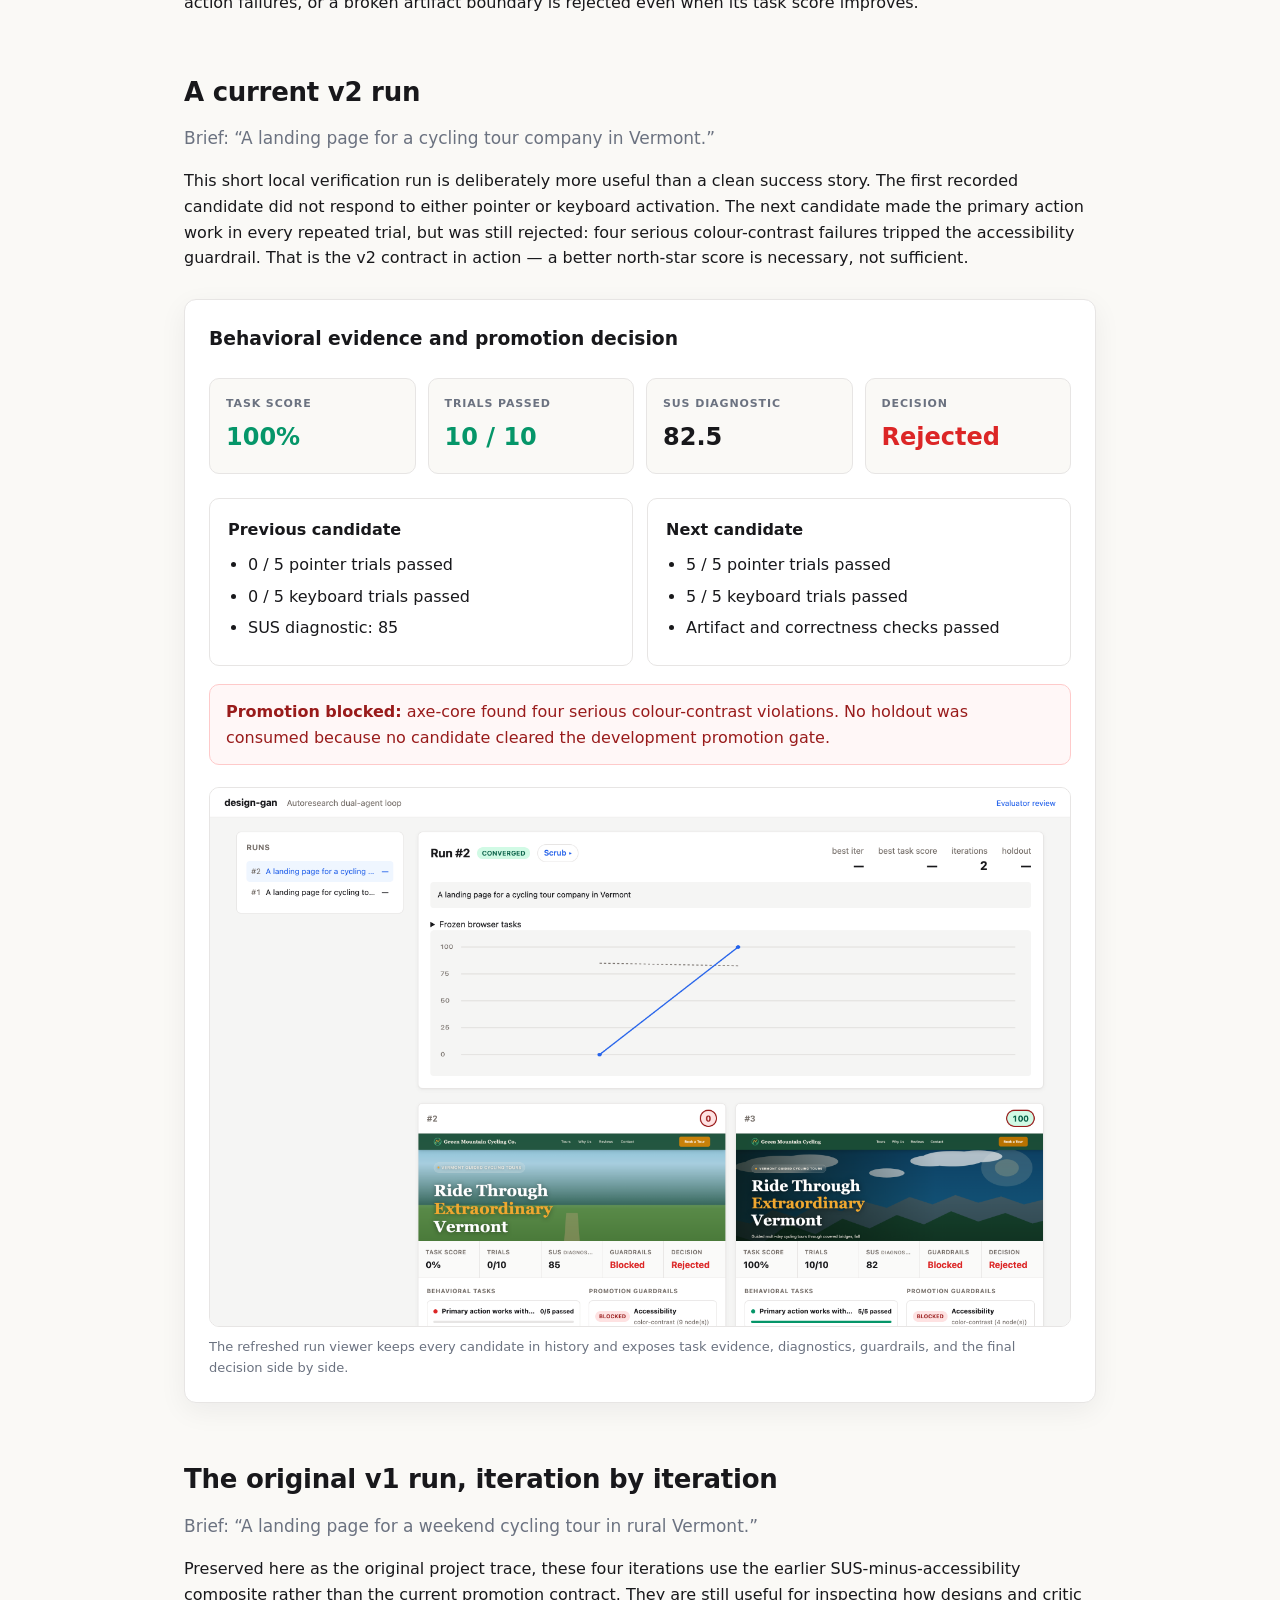
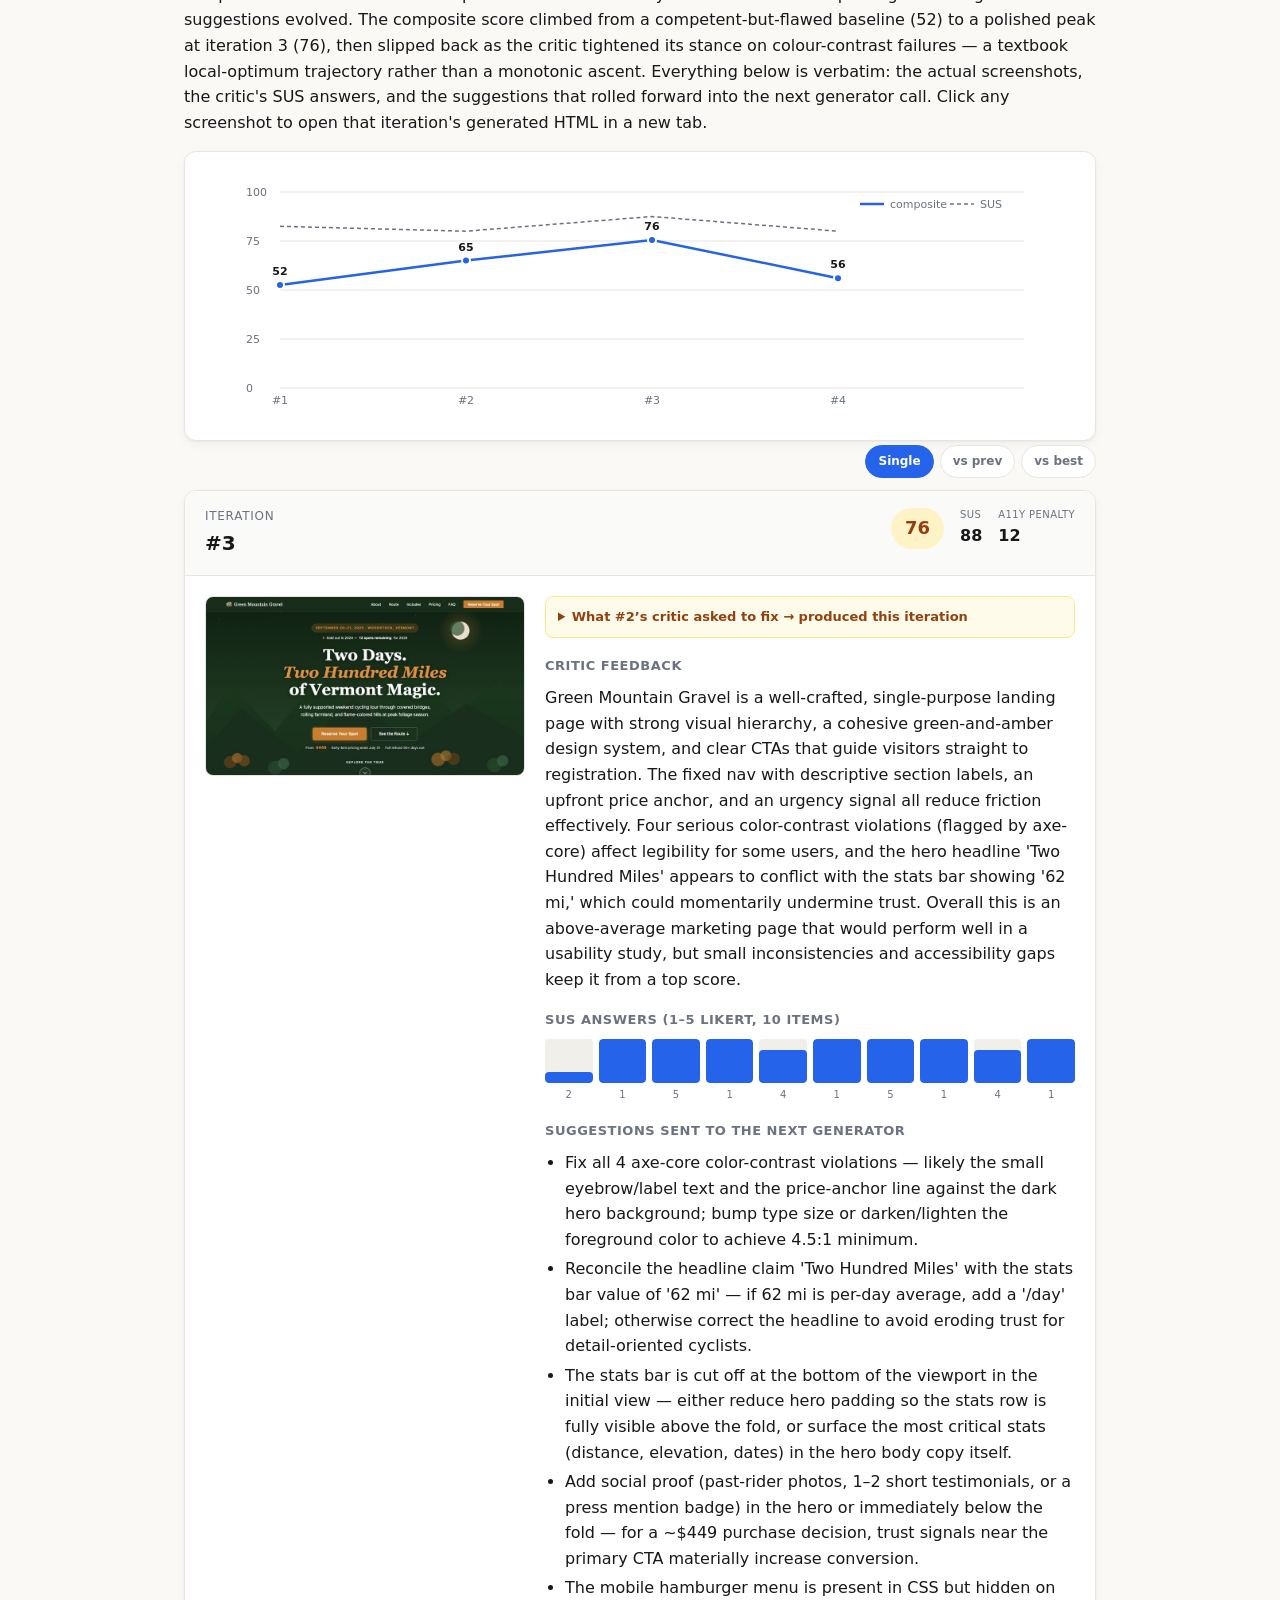
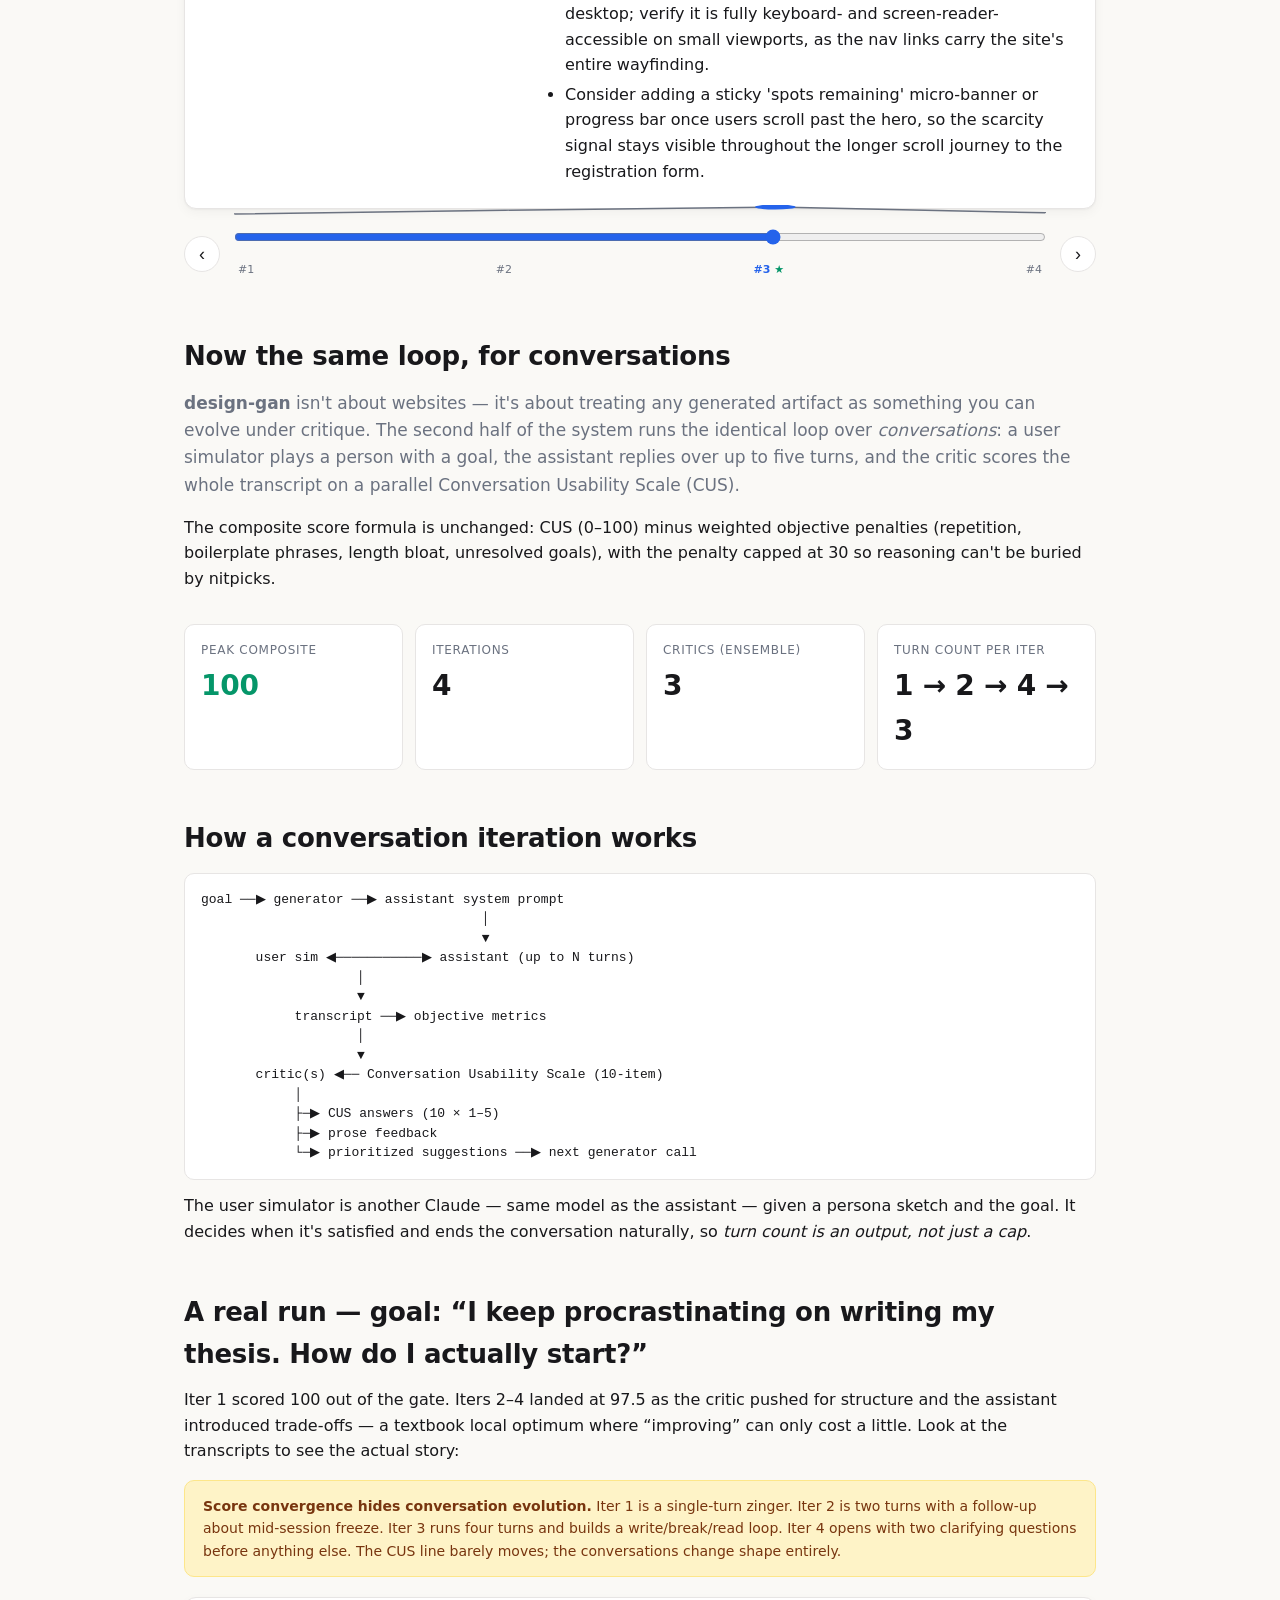
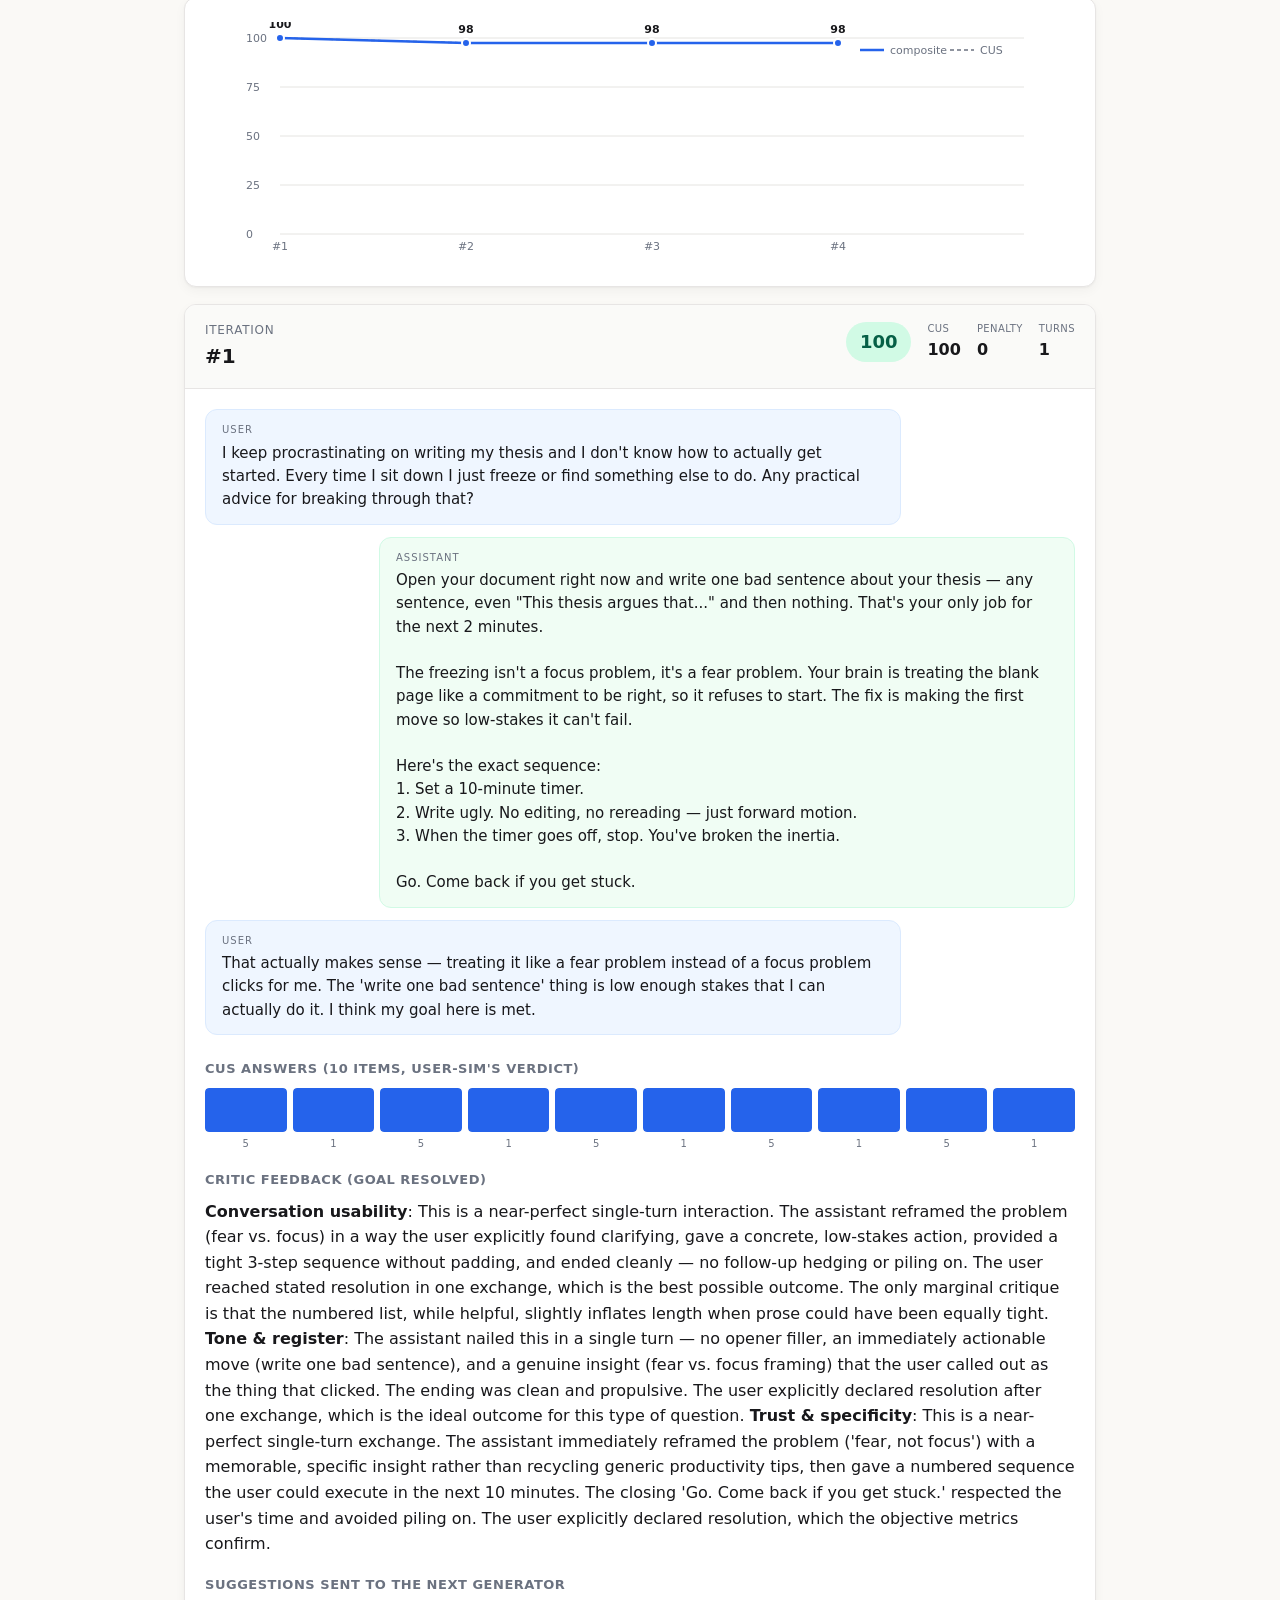
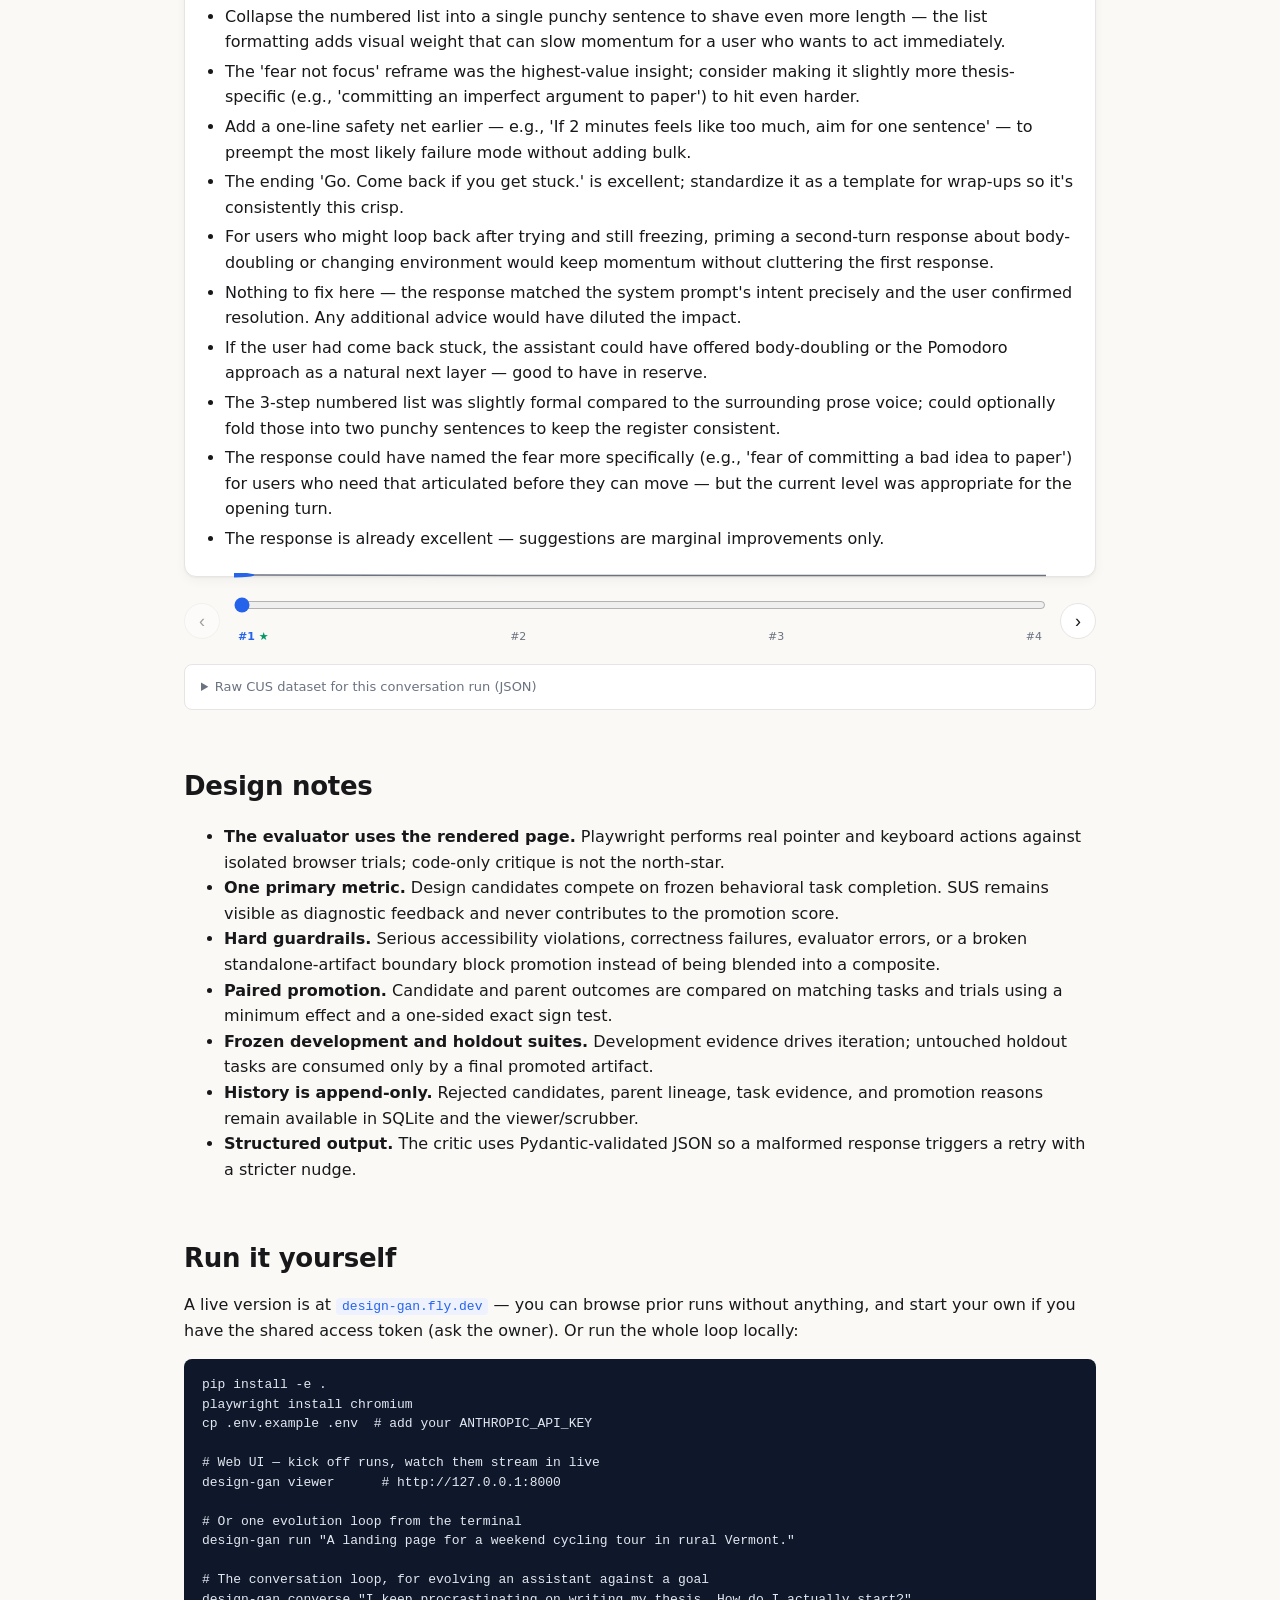
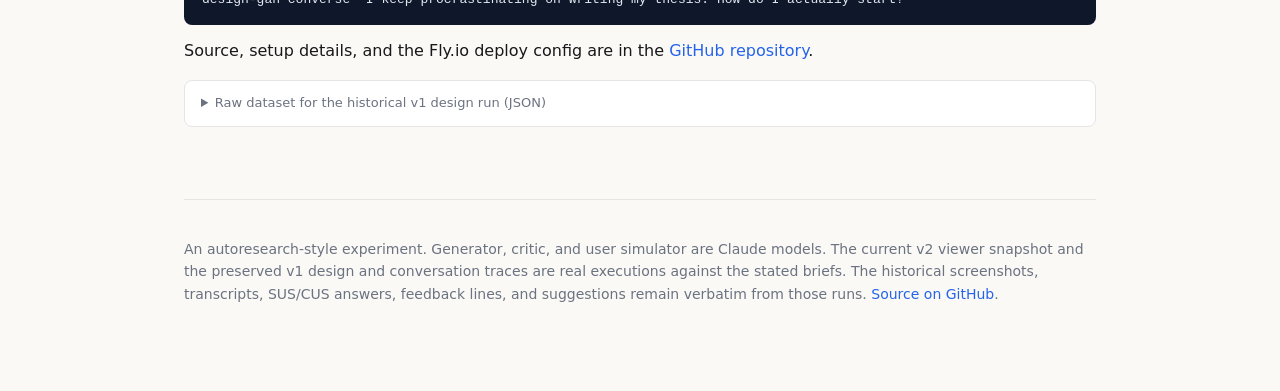
==== commit 1f34c6bf: "Refresh public showcase for behavioral evaluation" ====
--- a/docs/index.html
+++ b/docs/index.html
@@ -4,7 +4,7 @@
   <meta charset="utf-8" />
   <meta name="viewport" content="width=device-width,initial-scale=1" />
   <title>design-gan — a dual-agent loop that evolves website and conversation designs</title>
-  <meta name="description" content="An autoresearch-style experiment with two sides: an evolution loop over single-page websites scored on the System Usability Scale, and the same loop over conversations scored on a parallel Conversation Usability Scale." />
+  <meta name="description" content="An autoresearch-style product-optimization loop for single-page websites: frozen browser tasks are the primary metric, SUS is diagnostic feedback, and accessibility and correctness are hard promotion guardrails." />
   <style>
     :root {
       --bg: #faf9f6;
@@ -406,10 +406,55 @@
     .sgs-asked ul { margin: 8px 0 0; padding-left: 18px; }
     .sgs-asked li { margin-bottom: 6px; }
 
+    /* ===== Current v2 evaluation snapshot ===== */
+    .v2-panel {
+      margin-top: 28px; padding: 24px; background: #fff;
+      border: 1px solid var(--border); border-radius: 12px;
+      box-shadow: 0 8px 28px rgba(15, 23, 42, 0.06);
+    }
+    .v2-panel h3 { margin-top: 0; }
+    .viewer-shot {
+      display: block; width: 100%; margin: 22px 0 10px;
+      border: 1px solid var(--border); border-radius: 10px;
+    }
+    .shot-caption { margin: 0; color: var(--muted); font-size: 13px; }
+    .v2-metrics {
+      display: grid; grid-template-columns: repeat(4, minmax(0, 1fr));
+      gap: 12px; margin: 24px 0;
+    }
+    .v2-metric {
+      padding: 16px; border: 1px solid var(--border); border-radius: 10px;
+      background: var(--bg);
+    }
+    .v2-metric span {
+      display: block; margin-bottom: 6px; color: var(--muted);
+      font-size: 11px; font-weight: 700; letter-spacing: .08em;
+      text-transform: uppercase;
+    }
+    .v2-metric strong { font-size: 24px; font-variant-numeric: tabular-nums; }
+    .v2-metric .pass { color: var(--good); }
+    .v2-metric .blocked { color: var(--bad); }
+    .result-strip {
+      display: grid; grid-template-columns: 1fr 1fr; gap: 14px;
+      margin-top: 18px;
+    }
+    .result {
+      padding: 18px; border: 1px solid var(--border); border-radius: 10px;
+      background: #fff;
+    }
+    .result h4 { margin: 0 0 10px; }
+    .result ul { margin: 0; padding-left: 20px; }
+    .result li { margin-bottom: 6px; }
+    .guardrail-note {
+      margin-top: 18px; padding: 14px 16px; border: 1px solid #fecaca;
+      border-radius: 10px; background: #fff7f7; color: #991b1b;
+    }
+
     @media (max-width: 720px) {
       .iter-body { grid-template-columns: 1fr; }
       .sus-row { grid-template-columns: repeat(5, 1fr); }
       .bubble { max-width: 95%; }
+      .v2-metrics, .result-strip { grid-template-columns: 1fr 1fr; }
     }
   </style>
 </head>
@@ -420,32 +465,33 @@
       <h1>Auto improving websites and conversations with agents.</h1>
       <p class="lede">
         <strong>design-gan</strong> is a dual-agent loop: a <em>generator</em>
-        writes a single-page website from a brief, a <em>critic</em> scores it
-        on the System Usability Scale, and the feedback rolls forward into the
-        next draft — until the composite score plateaus.
+        writes a single-page website from a brief, frozen browser tasks measure
+        whether it actually works, and the feedback rolls forward into the next
+        draft. SUS remains diagnostic; accessibility and correctness decide
+        whether a higher task score is safe to promote.
       </p>
       <div class="actions">
         <a class="btn primary" href="https://design-gan.fly.dev/">Try the live app &rarr;</a>
         <a class="btn" href="https://github.com/jessholbrook/design-gan">View on GitHub</a>
-        <a class="btn" href="#the-run">Skip to the run</a>
+        <a class="btn" href="#v2-run">Skip to the run</a>
       </div>
 
       <div class="stats">
         <div class="stat">
-          <div class="stat-label">Peak composite</div>
-          <div class="stat-value good">76</div>
+          <div class="stat-label">Candidate task score</div>
+          <div class="stat-value good">100</div>
         </div>
         <div class="stat">
-          <div class="stat-label">Starting composite</div>
-          <div class="stat-value">52</div>
+          <div class="stat-label">Prior task score</div>
+          <div class="stat-value">0</div>
         </div>
         <div class="stat">
-          <div class="stat-label">Delta to peak</div>
-          <div class="stat-value good">+24</div>
+          <div class="stat-label">Repeated trials</div>
+          <div class="stat-value good">10</div>
         </div>
         <div class="stat">
-          <div class="stat-label">Iterations to peak</div>
-          <div class="stat-value">3</div>
+          <div class="stat-label">Promotion</div>
+          <div class="stat-value">blocked</div>
         </div>
       </div>
     </section>
@@ -461,59 +507,117 @@
         numeric metric: single-page websites and short conversations.
       </p>
       <p>
-        Two main differences. First, we split the work into a
+        Two main differences remain. First, we split the work into a
         <strong>generator</strong> and a <strong>critic</strong> — hence the
         &ldquo;gan&rdquo; in the name — rather than running one agent that
-        both modifies and evaluates. Second, the score is a Claude critic's
-        verdict on a standard usability questionnaire, anchored by objective
-        penalties (<a href="https://github.com/dequelabs/axe-core">axe-core</a>
-        violations for websites; repetition and boilerplate in conversations),
-        because there's no bits-per-byte to minimize.
+        both modifies and evaluates. Second, the design loop now has a concrete
+        product objective: completion across a frozen suite of behavioral
+        browser tasks. The suite, trial count, promotion policy, and mutable
+        artifact boundary are fixed before a run starts.
       </p>
       <p>
         A generator agent writes a standalone HTML document (or a conversation
         assistant's system prompt) from the brief. A headless Chromium renders
         the page — or a user-simulator agent runs the dialogue — and the
-        rendered artifact goes to the critic. The critic fills out the 10-item
+        browser evaluator attempts the same pointer and keyboard scenarios in
+        isolated trials. The critic also fills out the 10-item
         <a href="https://measuringu.com/sus/">System Usability Scale</a> (or
         the parallel Conversation Usability Scale), writes feedback, and
         returns a short list of concrete next-step suggestions that feed the
-        next generator call. The loop stops after a configurable window of
-        iterations produce no meaningful composite-score gain, or at a hard
-        iteration cap.
+        next generator call. A candidate is promoted only when its paired task
+        evidence clears the configured effect and significance thresholds and
+        every artifact, accessibility, and correctness guardrail passes.
       </p>
     </section>
 
     <section id="how-it-works">
       <h2>How a single iteration works</h2>
-      <pre class="diagram">brief ──▶ generator ──▶ HTML ──▶ headless Chromium
-                                          │
-                                          ├─▶ screenshot
-                                          ├─▶ DOM
-                                          └─▶ axe-core violations
-                                                    │
-                                                    ▼
-                         critic ◀── System Usability Scale
-                           │
-                           ├─▶ SUS answers (10 × 1–5)
-                           ├─▶ prose feedback
-                           └─▶ prioritized suggestions ──▶ next generator call</pre>
+      <pre class="diagram">brief ──▶ generator ──▶ bounded HTML artifact
+                                  │
+                                  ├─▶ frozen browser tasks × repeated trials
+                                  │             └─▶ task completion (primary)
+                                  ├─▶ axe-core + runtime checks (guardrails)
+                                  └─▶ screenshot ──▶ critic ──▶ SUS + feedback
+                                                                (diagnostic)
+                                                   │
+                                                   ▼
+                        paired significance + minimum effect + hard guardrails
+                                                   │
+                              promoted parent ◀────┴────▶ rejected history</pre>
       <p>
-        The composite score is the standard SUS score (0–100) minus a weighted
-        axe-core penalty. The accessibility penalty is
-        capped — but it keeps the critic honest relative to visual appeal - e.g. a solid design can't hide a
-        colour-contrast failure or missing alt text.
+        There is one north-star metric for design runs: behavioral task
+        completion from 0–100. SUS explains perceived usability but cannot win
+        a promotion. A candidate with serious accessibility violations,
+        runtime errors, evaluator action failures, or a broken artifact
+        boundary is rejected even when its task score improves.
       </p>
     </section>
 
+    <section id="v2-run">
+      <h2>A current v2 run</h2>
+      <p class="lead">
+        Brief: &ldquo;A landing page for a cycling tour company in Vermont.&rdquo;
+      </p>
+      <p>
+        This short local verification run is deliberately more useful than a
+        clean success story. The first recorded candidate did not respond to
+        either pointer or keyboard activation. The next candidate made the
+        primary action work in every repeated trial, but was still rejected:
+        four serious colour-contrast failures tripped the accessibility
+        guardrail. That is the v2 contract in action — a better north-star score
+        is necessary, not sufficient.
+      </p>
+
+      <div class="v2-panel">
+        <h3>Behavioral evidence and promotion decision</h3>
+        <div class="v2-metrics">
+          <div class="v2-metric"><span>Task score</span><strong class="pass">100%</strong></div>
+          <div class="v2-metric"><span>Trials passed</span><strong class="pass">10 / 10</strong></div>
+          <div class="v2-metric"><span>SUS diagnostic</span><strong>82.5</strong></div>
+          <div class="v2-metric"><span>Decision</span><strong class="blocked">Rejected</strong></div>
+        </div>
+        <div class="result-strip">
+          <div class="result">
+            <h4>Previous candidate</h4>
+            <ul>
+              <li>0 / 5 pointer trials passed</li>
+              <li>0 / 5 keyboard trials passed</li>
+              <li>SUS diagnostic: 85</li>
+            </ul>
+          </div>
+          <div class="result">
+            <h4>Next candidate</h4>
+            <ul>
+              <li>5 / 5 pointer trials passed</li>
+              <li>5 / 5 keyboard trials passed</li>
+              <li>Artifact and correctness checks passed</li>
+            </ul>
+          </div>
+        </div>
+        <p class="guardrail-note">
+          <strong>Promotion blocked:</strong> axe-core found four serious
+          colour-contrast violations. No holdout was consumed because no
+          candidate cleared the development promotion gate.
+        </p>
+        <img class="viewer-shot" src="images/run-page.png"
+             alt="Design-GAN v2 run page showing task score, repeated trials, SUS diagnostic feedback, guardrails, and rejected promotion decisions." />
+        <p class="shot-caption">
+          The refreshed run viewer keeps every candidate in history and exposes
+          task evidence, diagnostics, guardrails, and the final decision side by side.
+        </p>
+      </div>
+    </section>
+
     <section id="the-run">
-      <h2>A run, iteration by iteration</h2>
+      <h2>The original v1 run, iteration by iteration</h2>
       <p class="lead">
         Brief: &ldquo;A landing page for a weekend cycling tour in rural Vermont.&rdquo;
       </p>
       <p>
-        Four iterations of the real loop against one brief — pages you could
-        imagine coming upon in the real world. The composite score climbed
+        Preserved here as the original project trace, these four iterations use
+        the earlier SUS-minus-accessibility composite rather than the current
+        promotion contract. They are still useful for inspecting how designs
+        and critic suggestions evolved. The composite score climbed
         from a competent-but-flawed baseline (52) to a polished peak at
         iteration 3 (76), then slipped back as the critic tightened its
         stance on colour-contrast failures — a textbook local-optimum
@@ -1027,16 +1131,17 @@
 ]</code></pre>
       </details>
     </section>
-    </section>
 
     <section id="design-notes">
       <h2>Design notes</h2>
       <ul>
-        <li><strong>The critic sees the rendered page, not the code.</strong> Code-only critique is cheap but correlates poorly with real usability.</li>
-        <li><strong>Subjective + objective.</strong> SUS alone is gameable; axe-core anchors the score to measurable a11y signals.</li>
-        <li><strong>Convergence, operationalised.</strong> &ldquo;No further improvements&rdquo; = <code>patience</code> iterations in a row without a composite gain of at least <code>tolerance</code> points.</li>
+        <li><strong>The evaluator uses the rendered page.</strong> Playwright performs real pointer and keyboard actions against isolated browser trials; code-only critique is not the north-star.</li>
+        <li><strong>One primary metric.</strong> Design candidates compete on frozen behavioral task completion. SUS remains visible as diagnostic feedback and never contributes to the promotion score.</li>
+        <li><strong>Hard guardrails.</strong> Serious accessibility violations, correctness failures, evaluator errors, or a broken standalone-artifact boundary block promotion instead of being blended into a composite.</li>
+        <li><strong>Paired promotion.</strong> Candidate and parent outcomes are compared on matching tasks and trials using a minimum effect and a one-sided exact sign test.</li>
+        <li><strong>Frozen development and holdout suites.</strong> Development evidence drives iteration; untouched holdout tasks are consumed only by a final promoted artifact.</li>
+        <li><strong>History is append-only.</strong> Rejected candidates, parent lineage, task evidence, and promotion reasons remain available in SQLite and the viewer/scrubber.</li>
         <li><strong>Structured output.</strong> The critic uses Pydantic-validated JSON so a malformed response triggers a retry with a stricter nudge.</li>
-        <li><strong>Prompt caching.</strong> System prompts are cached as <code>ephemeral</code>, so iteration <em>N+1</em> pays near-zero for the static instructions.</li>
       </ul>
     </section>
 
@@ -1065,7 +1170,7 @@
       </p>
 
       <details class="dataset">
-        <summary>Raw dataset for this run (JSON)</summary>
+        <summary>Raw dataset for the historical v1 design run (JSON)</summary>
         <pre><code>[
   {
     "iter": 1,
@@ -1186,10 +1291,10 @@
     <footer>
       <p>
         An autoresearch-style experiment. Generator, critic, and user
-        simulator are all Claude Sonnet. Both runs on this page are real
-        executions of the loop against the stated briefs; every screenshot,
-        transcript, SUS/CUS answer, feedback line, and suggestion is verbatim
-        from the model.
+        simulator are Claude models. The current v2 viewer snapshot and the
+        preserved v1 design and conversation traces are real executions against
+        the stated briefs. The historical screenshots, transcripts, SUS/CUS
+        answers, feedback lines, and suggestions remain verbatim from those runs.
         <a href="https://github.com/jessholbrook/design-gan">Source on GitHub</a>.
       </p>
     </footer>
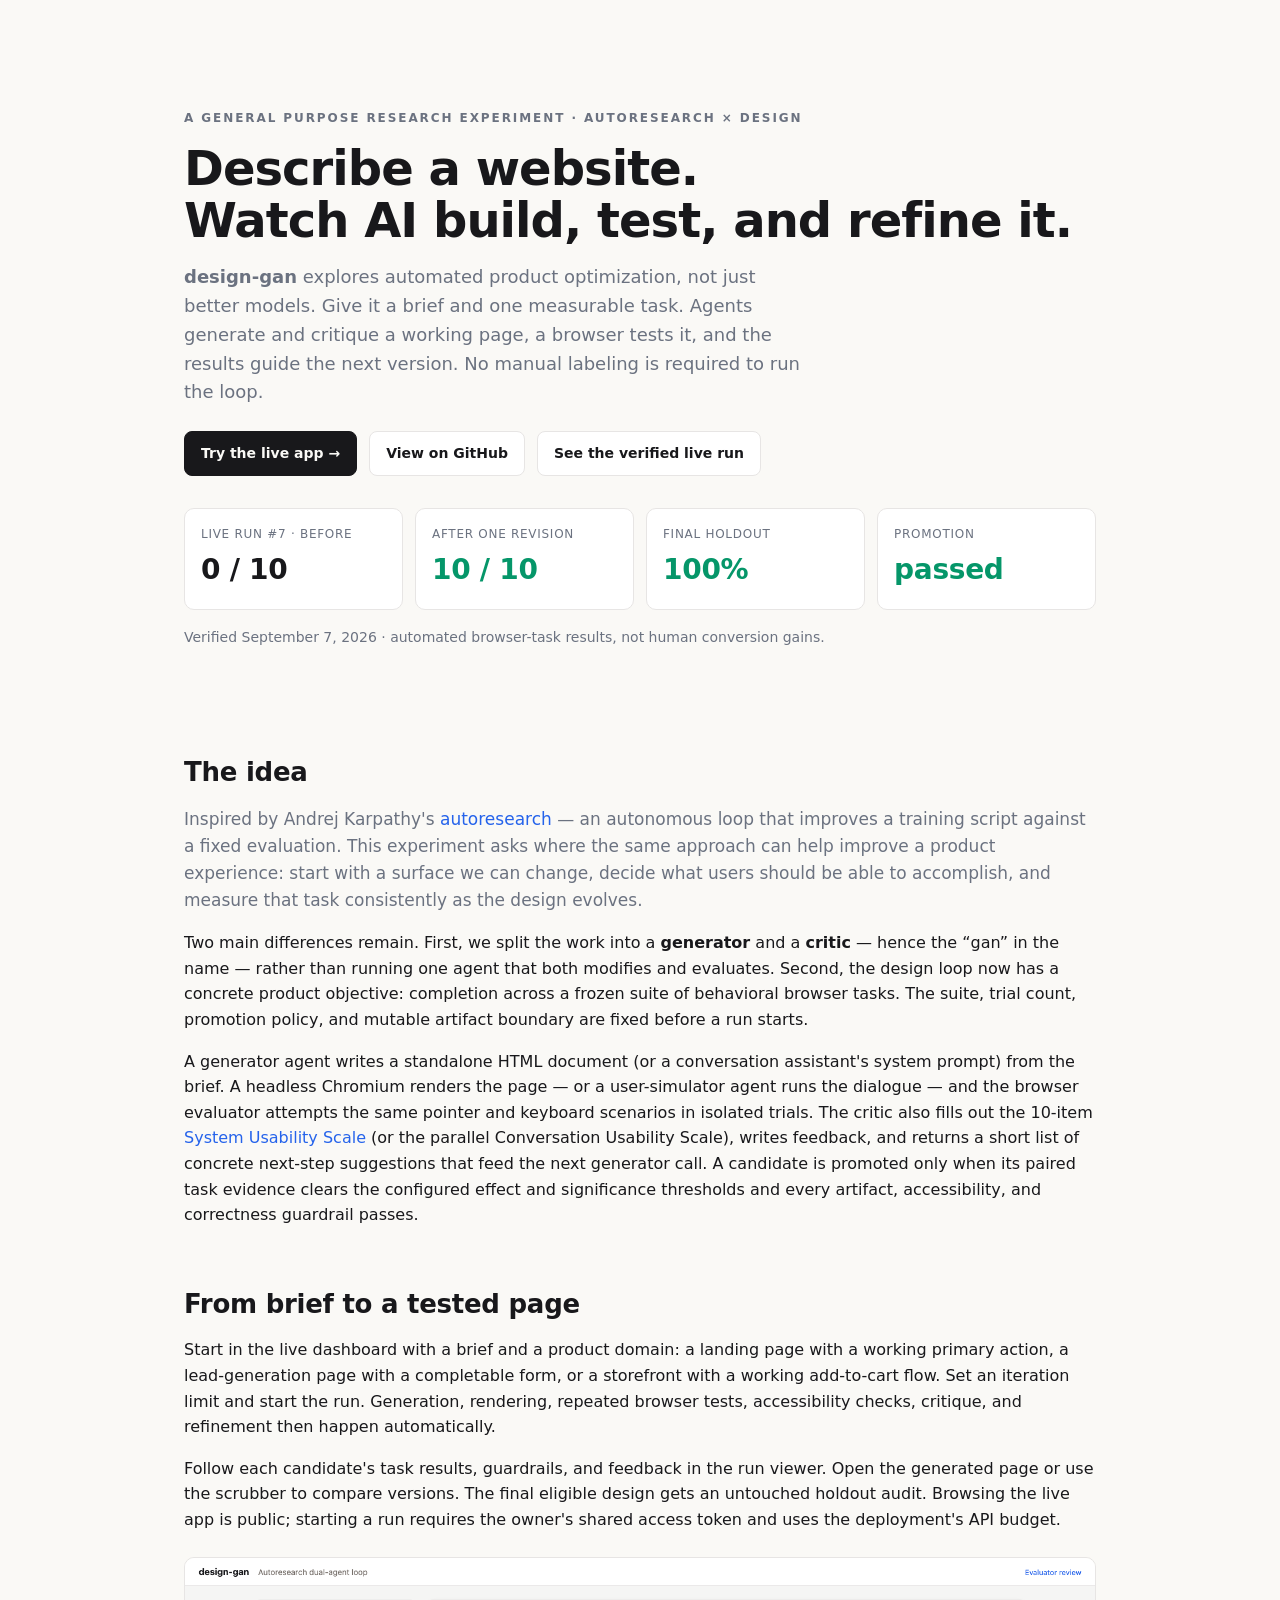
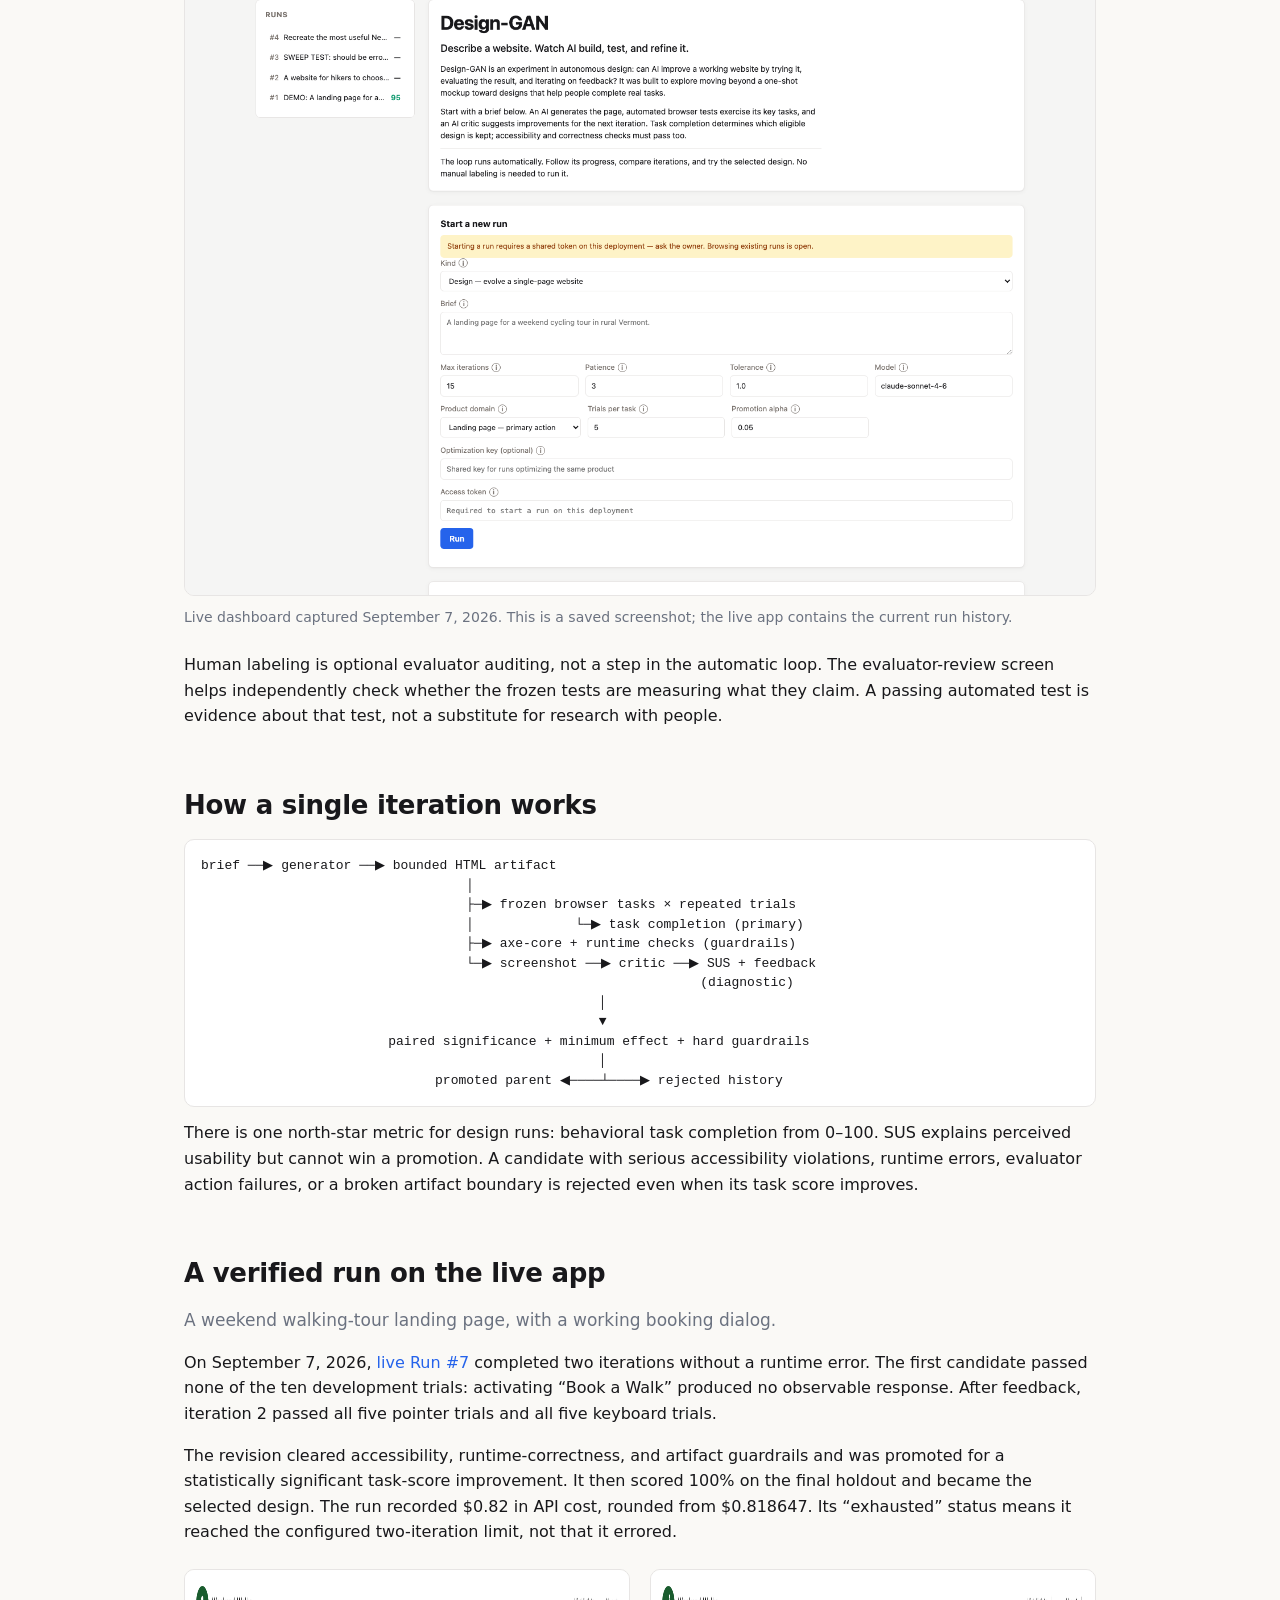
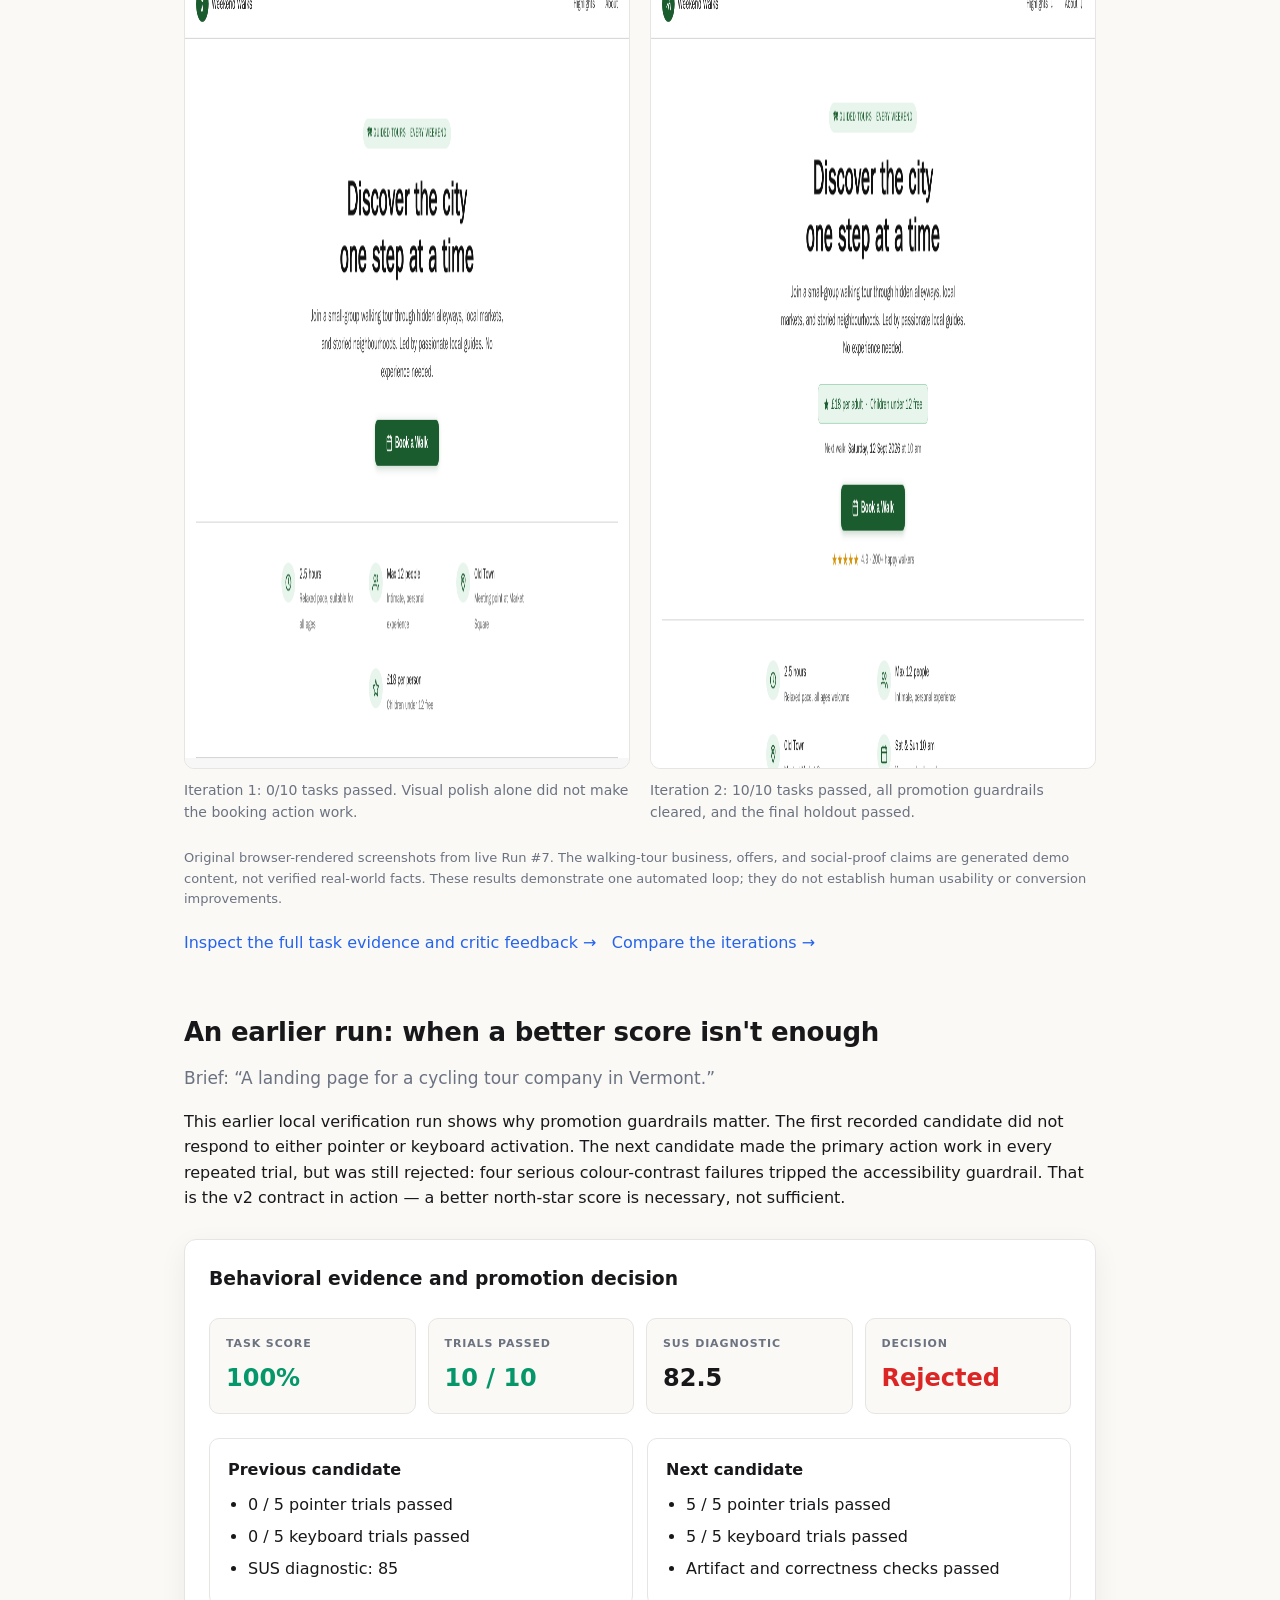
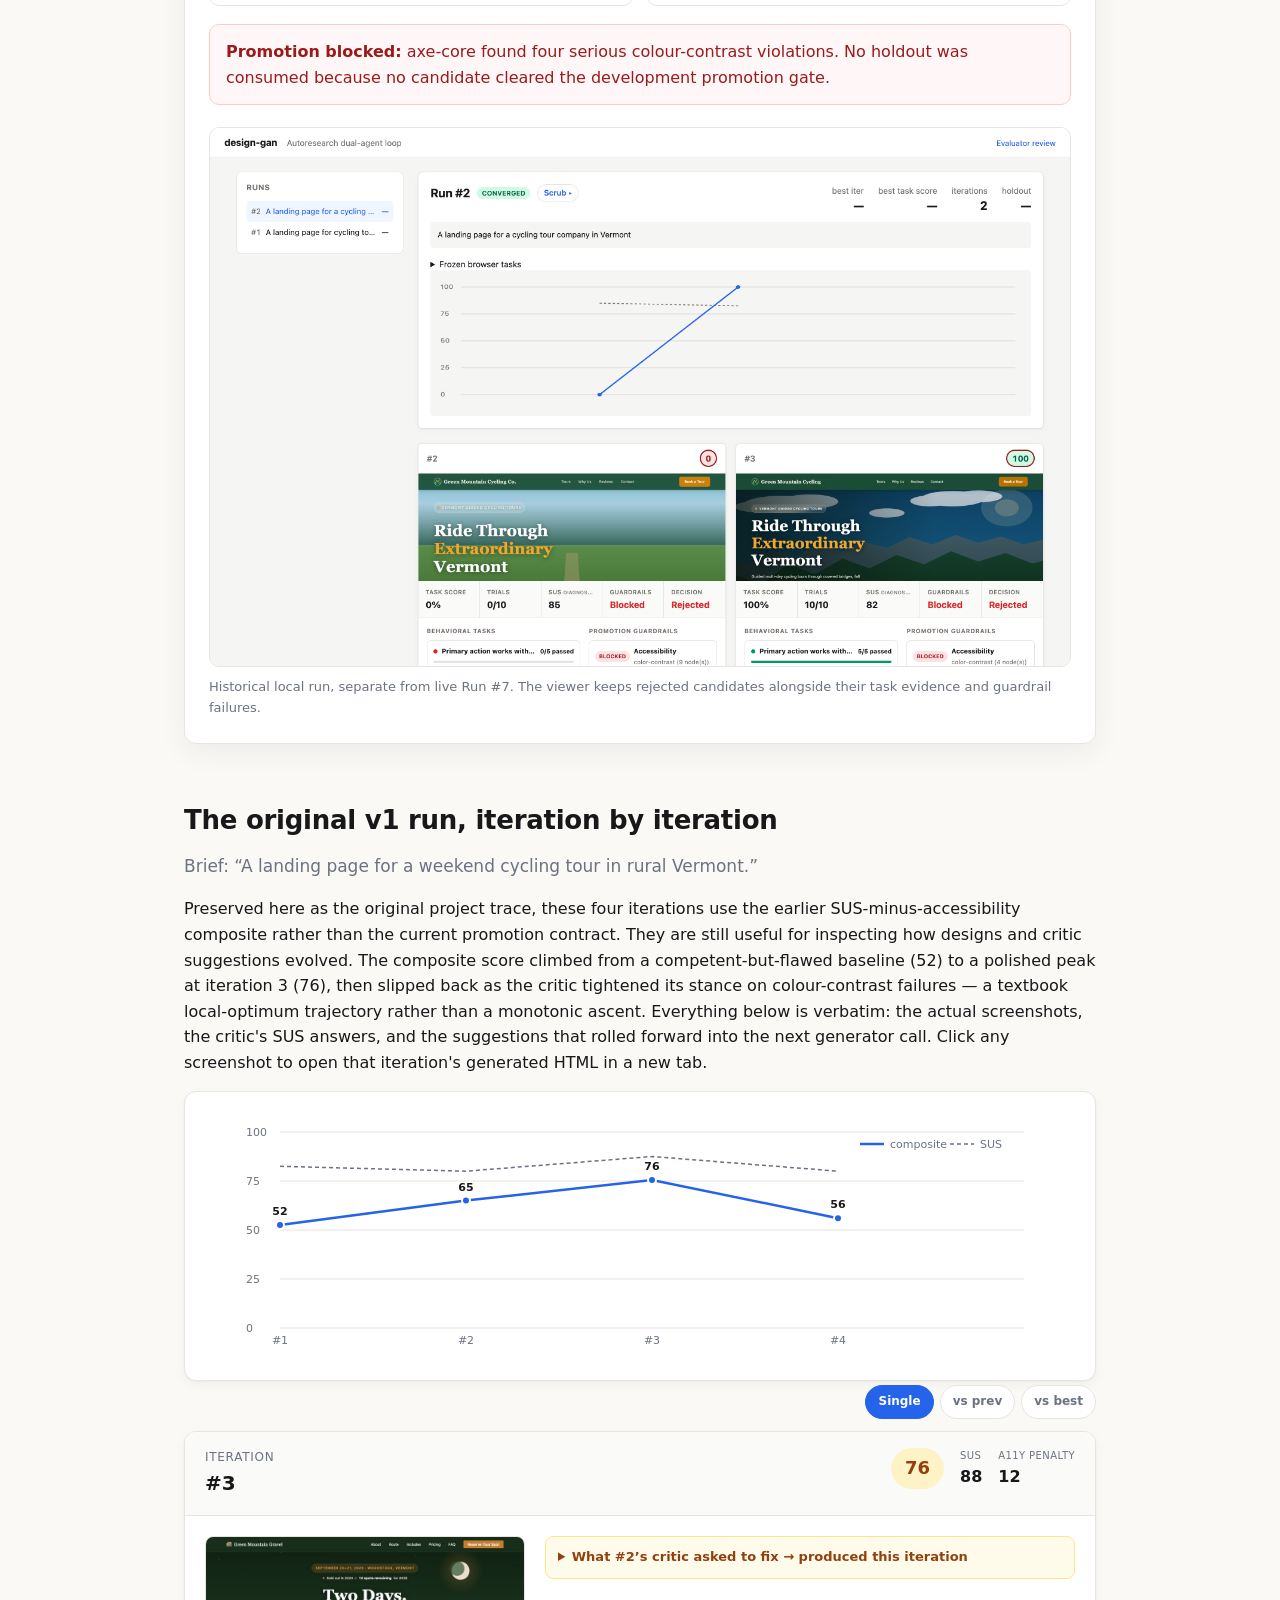
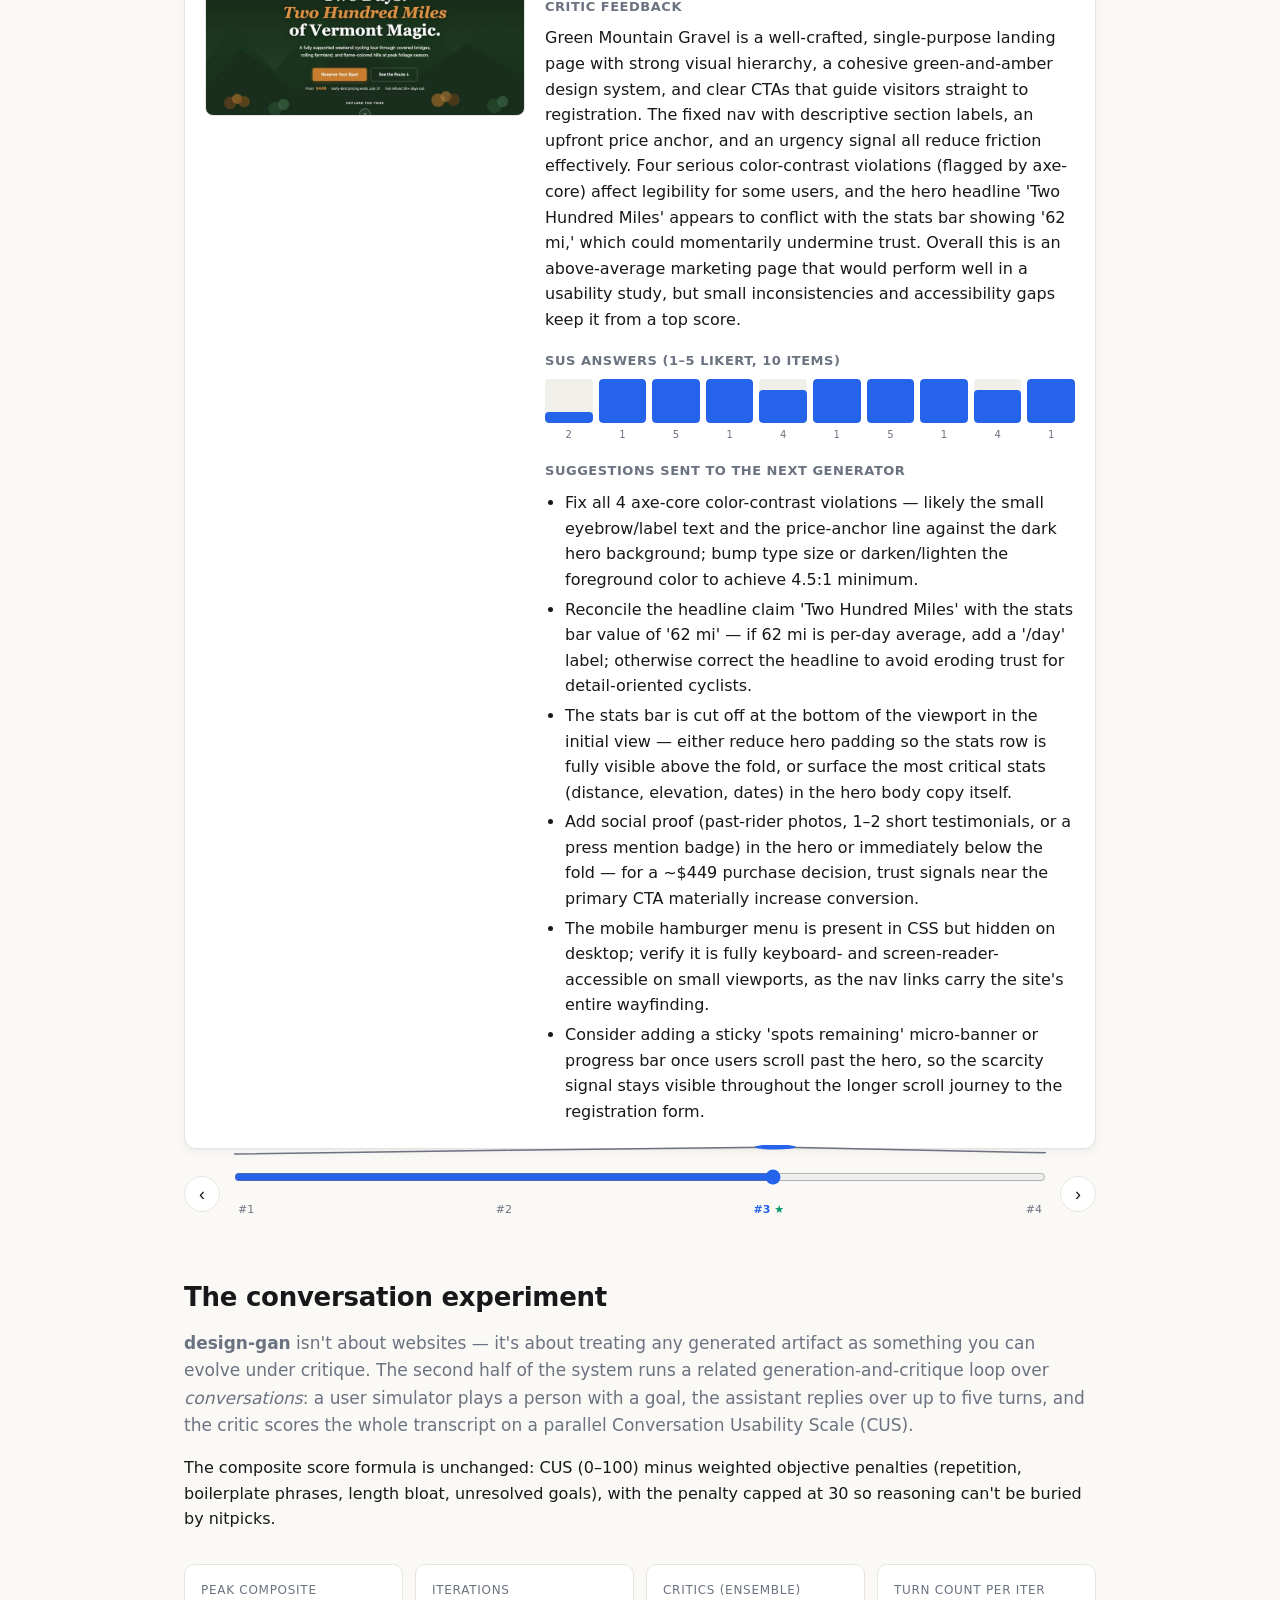
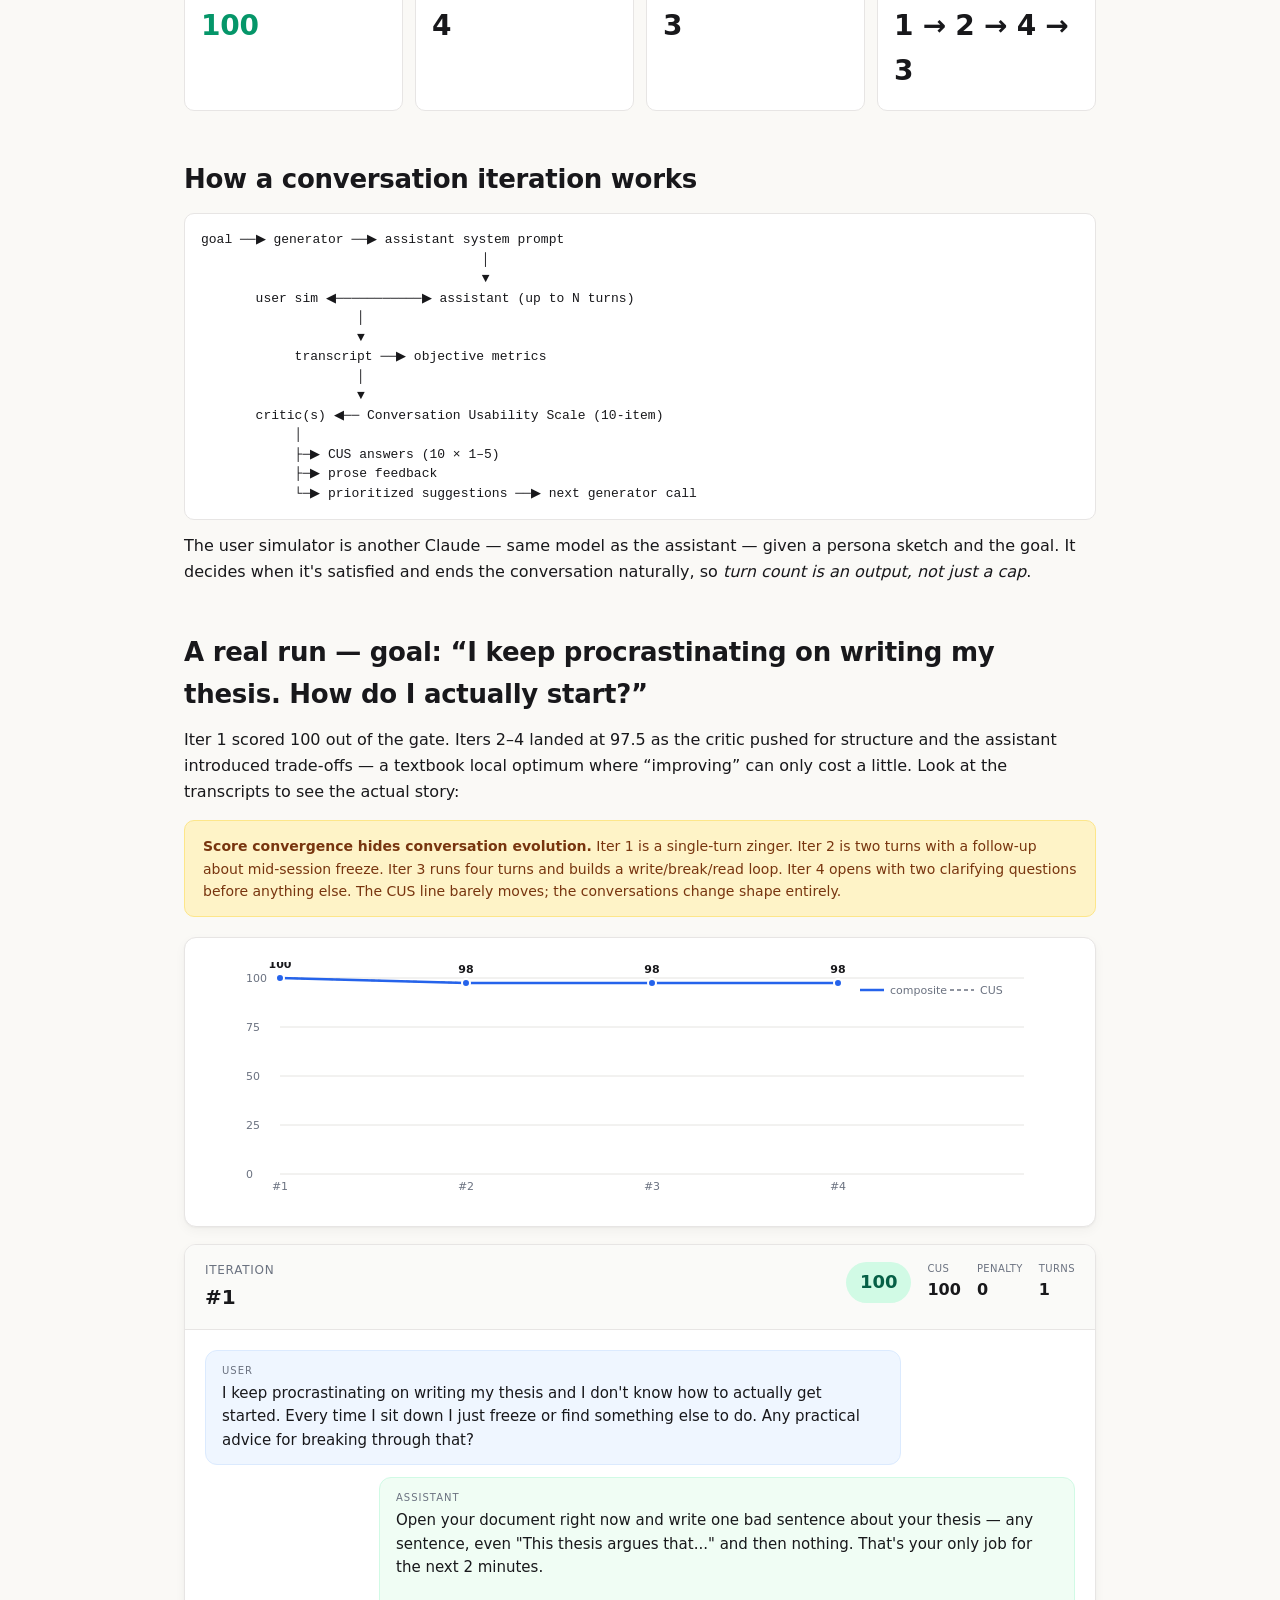
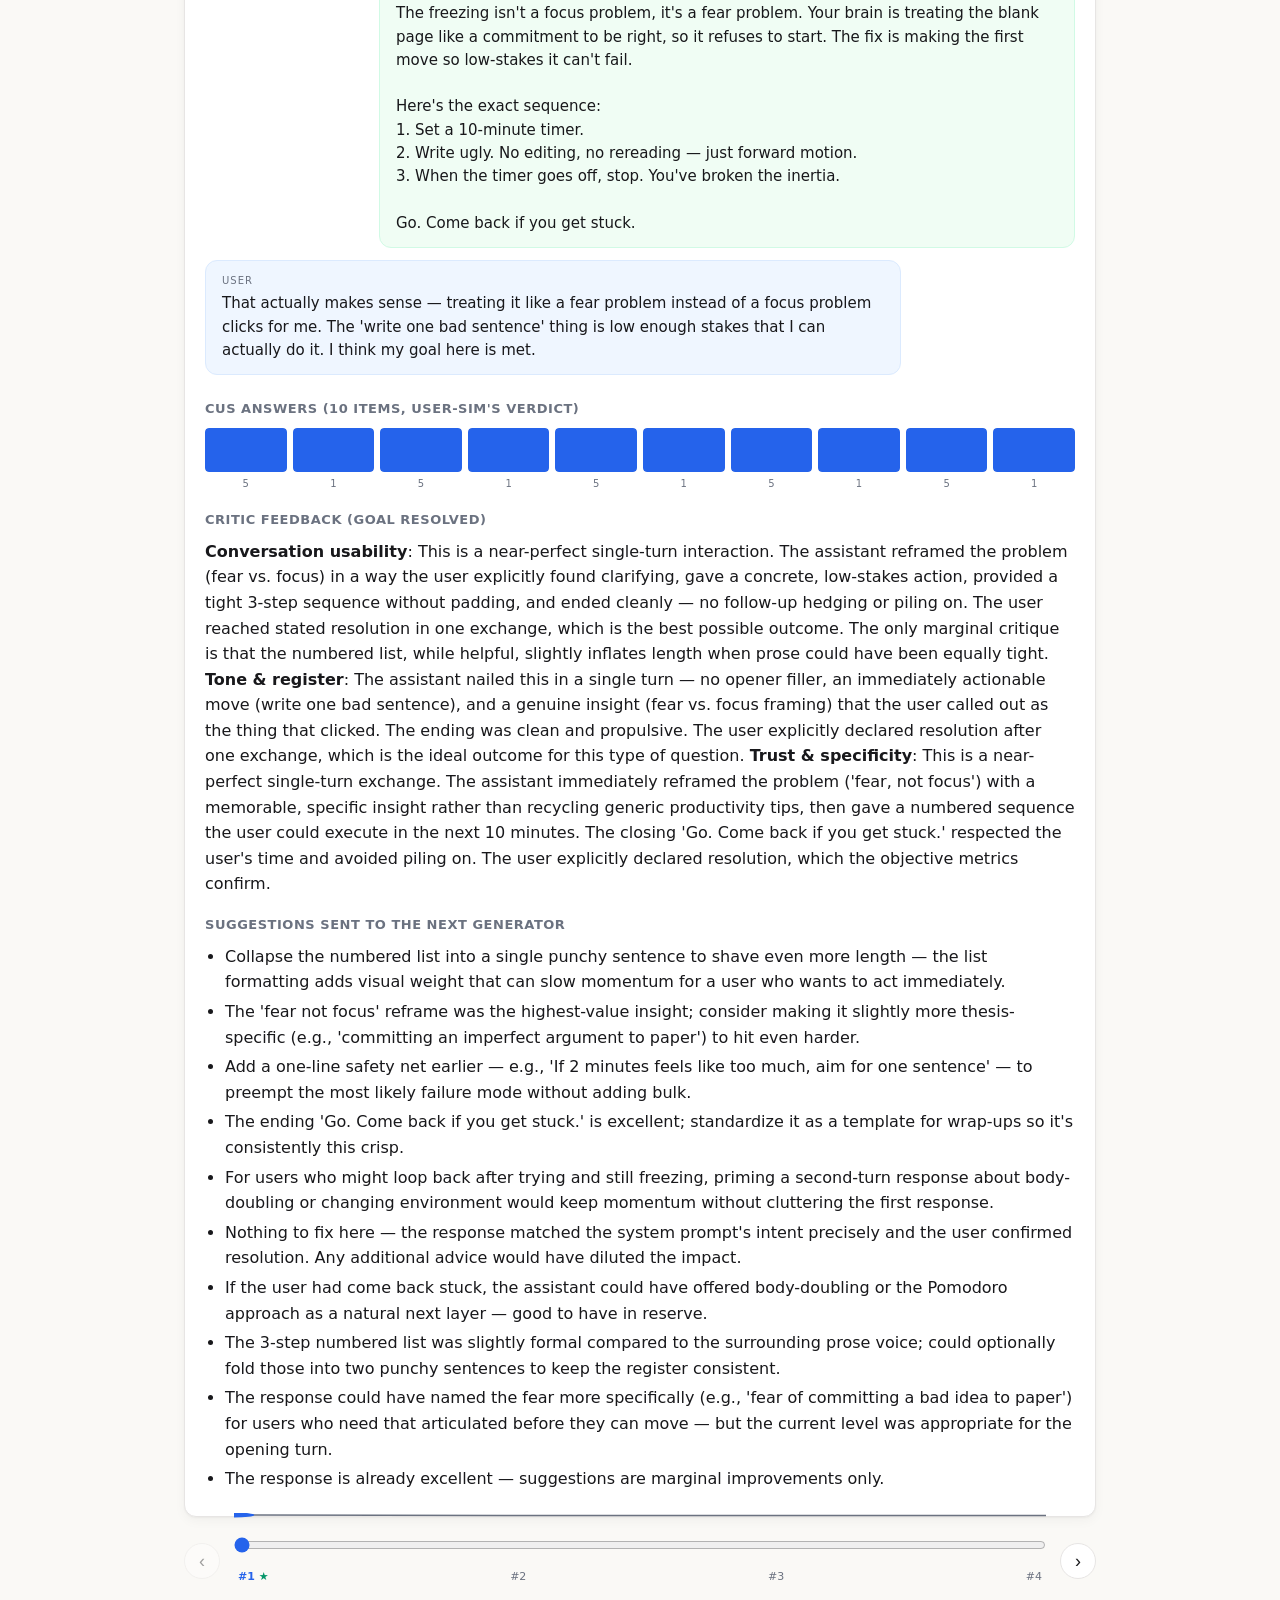
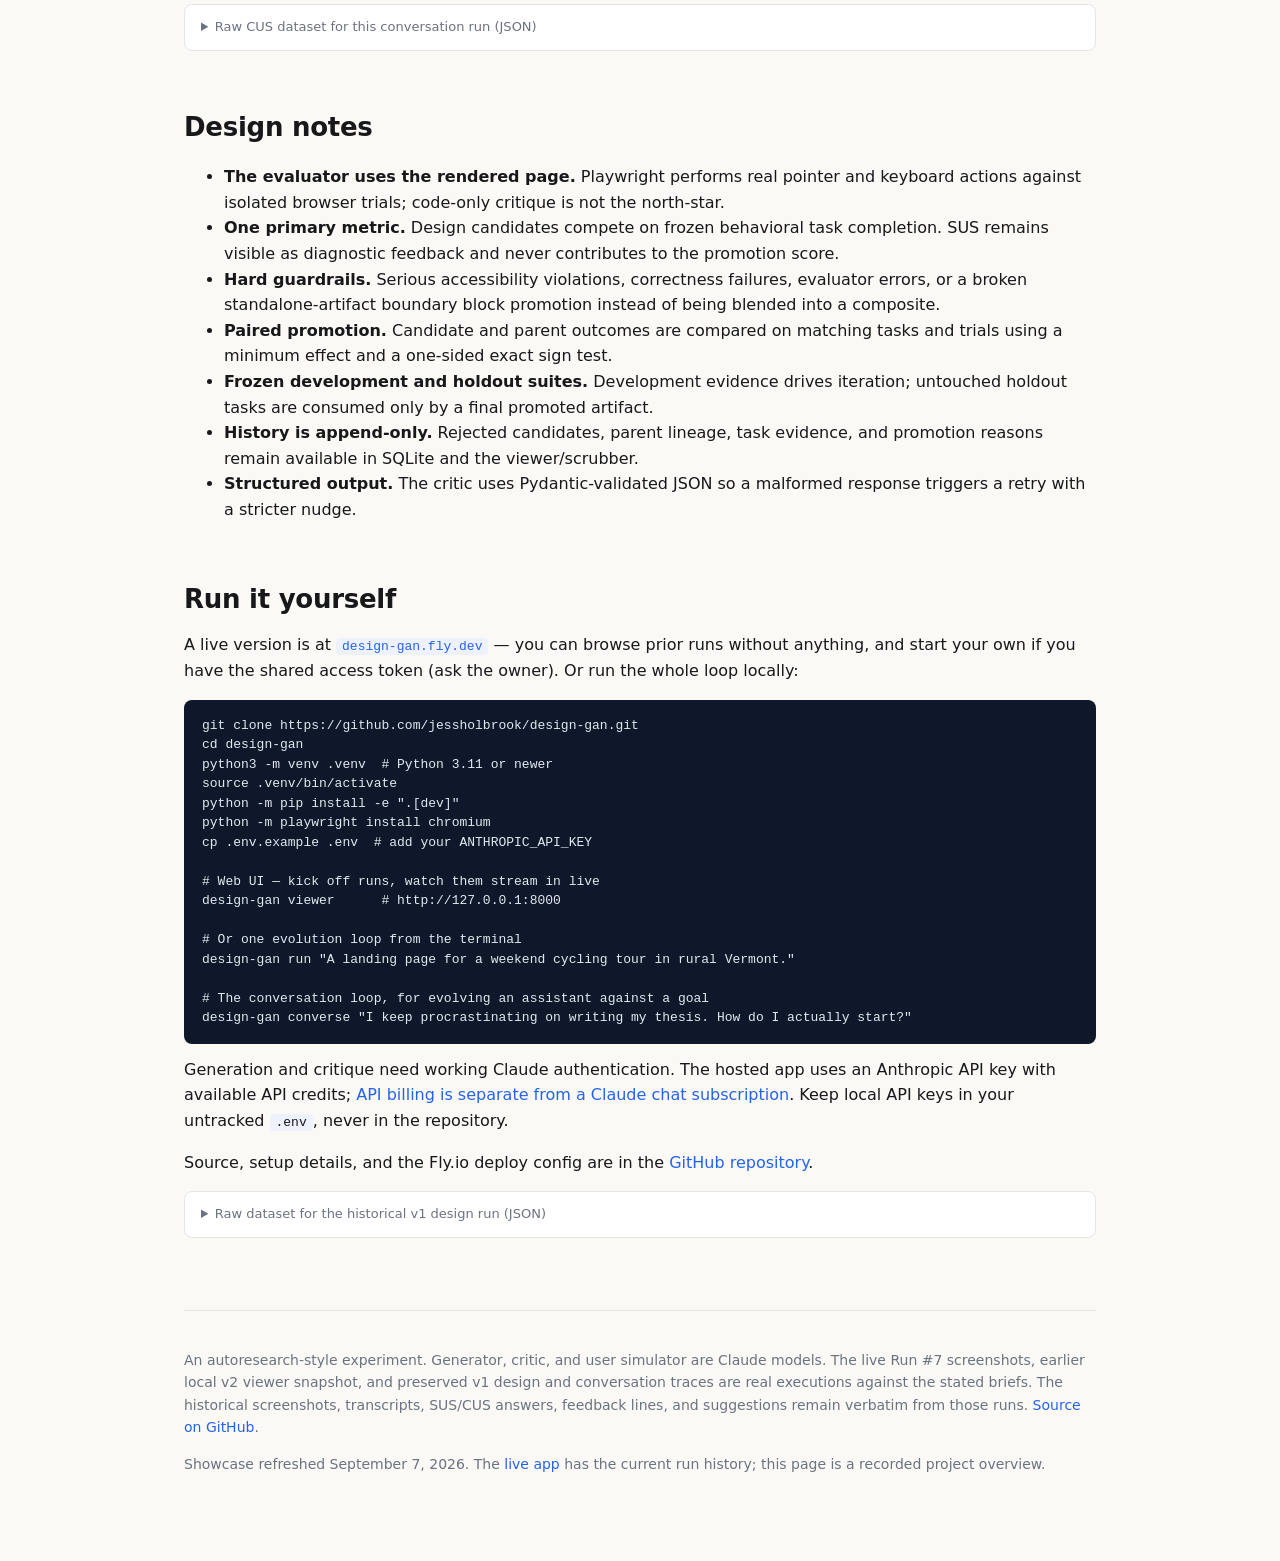
==== commit 94efde09: "Refresh Pages showcase with automated workflow and verified live run" ====
--- a/docs/index.html
+++ b/docs/index.html
@@ -3,7 +3,7 @@
 <head>
   <meta charset="utf-8" />
   <meta name="viewport" content="width=device-width,initial-scale=1" />
-  <title>design-gan — a dual-agent loop that evolves website and conversation designs</title>
+  <title>design-gan — describe a website, watch AI build, test, and refine it</title>
   <meta name="description" content="An autoresearch-style product-optimization loop for single-page websites: frozen browser tasks are the primary metric, SUS is diagnostic feedback, and accessibility and correctness are hard promotion guardrails." />
   <style>
     :root {
@@ -38,7 +38,7 @@
     .container { max-width: 960px; margin: 0 auto; padding: 48px 24px; }
 
     /* Hero */
-    .hero { padding-bottom: 32px; border-bottom: 1px solid var(--border); }
+    .hero { padding-bottom: 32px; }
     .kicker {
       color: var(--muted);
       letter-spacing: 0.16em;
@@ -418,6 +418,20 @@
       border: 1px solid var(--border); border-radius: 10px;
     }
     .shot-caption { margin: 0; color: var(--muted); font-size: 13px; }
+    .showcase-shot { margin: 24px 0; }
+    .showcase-shot figcaption { color: var(--muted); font-size: 14px; }
+    .showcase-shot img { height: auto; }
+    .live-comparison {
+      display: grid; grid-template-columns: repeat(2, minmax(0, 1fr));
+      gap: 20px; margin: 24px 0;
+    }
+    .live-comparison figure { margin: 0; min-width: 0; }
+    .live-comparison .viewer-shot { margin-top: 0; }
+    .live-comparison figcaption { font-size: 14px; color: var(--muted); }
+    .snapshot-date { margin-top: 16px; font-size: 14px; color: var(--muted); }
+    @media (max-width: 600px) {
+      .live-comparison { grid-template-columns: 1fr; }
+    }
     .v2-metrics {
       display: grid; grid-template-columns: repeat(4, minmax(0, 1fr));
       gap: 12px; margin: 24px 0;
@@ -462,38 +476,39 @@
   <div class="container">
     <section class="hero">
       <span class="kicker">A General Purpose Research Experiment · autoresearch × design</span>
-      <h1>Auto improving websites and conversations with agents.</h1>
+      <h1>Describe a website.<br>Watch AI build, test, and refine it.</h1>
       <p class="lede">
-        <strong>design-gan</strong> is a dual-agent loop: a <em>generator</em>
-        writes a single-page website from a brief, frozen browser tasks measure
-        whether it actually works, and the feedback rolls forward into the next
-        draft. SUS remains diagnostic; accessibility and correctness decide
-        whether a higher task score is safe to promote.
+        <strong>design-gan</strong> explores automated product optimization,
+        not just better models. Give it a brief and one measurable task.
+        Agents generate and critique a working page, a browser tests it, and
+        the results guide the next version. No manual labeling is required
+        to run the loop.
       </p>
       <div class="actions">
         <a class="btn primary" href="https://design-gan.fly.dev/">Try the live app &rarr;</a>
         <a class="btn" href="https://github.com/jessholbrook/design-gan">View on GitHub</a>
-        <a class="btn" href="#v2-run">Skip to the run</a>
+        <a class="btn" href="#live-run">See the verified live run</a>
       </div>
 
       <div class="stats">
         <div class="stat">
-          <div class="stat-label">Candidate task score</div>
-          <div class="stat-value good">100</div>
+          <div class="stat-label">Live run #7 · before</div>
+          <div class="stat-value">0 / 10</div>
         </div>
         <div class="stat">
-          <div class="stat-label">Prior task score</div>
-          <div class="stat-value">0</div>
+          <div class="stat-label">After one revision</div>
+          <div class="stat-value good">10 / 10</div>
         </div>
         <div class="stat">
-          <div class="stat-label">Repeated trials</div>
-          <div class="stat-value good">10</div>
+          <div class="stat-label">Final holdout</div>
+          <div class="stat-value good">100%</div>
         </div>
         <div class="stat">
           <div class="stat-label">Promotion</div>
-          <div class="stat-value">blocked</div>
+          <div class="stat-value good">passed</div>
         </div>
       </div>
+      <p class="snapshot-date">Verified September 7, 2026 · automated browser-task results, not human conversion gains.</p>
     </section>
 
     <section id="the-idea">
@@ -501,10 +516,11 @@
       <p class="lead">
         Inspired by Andrej Karpathy's
         <a href="https://github.com/karpathy/autoresearch">autoresearch</a> —
-        a single agent autonomously evolving an LLM training script against a
-        deterministic loss. This experiment takes the same autonomous-loop
-        paradigm and applies it to artifacts that <em>don't</em> have a clean
-        numeric metric: single-page websites and short conversations.
+        an autonomous loop that improves a training script against a fixed
+        evaluation. This experiment asks where the same approach can help
+        improve a product experience: start with a surface we can change,
+        decide what users should be able to accomplish, and measure that task
+        consistently as the design evolves.
       </p>
       <p>
         Two main differences remain. First, we split the work into a
@@ -527,6 +543,39 @@
         next generator call. A candidate is promoted only when its paired task
         evidence clears the configured effect and significance thresholds and
         every artifact, accessibility, and correctness guardrail passes.
+      </p>
+    </section>
+
+    <section id="automatic-workflow">
+      <h2>From brief to a tested page</h2>
+      <p>
+        Start in the live dashboard with a brief and a product domain:
+        a landing page with a working primary action, a lead-generation page
+        with a completable form, or a storefront with a working add-to-cart
+        flow. Set an iteration limit and start the run. Generation, rendering,
+        repeated browser tests, accessibility checks, critique, and refinement
+        then happen automatically.
+      </p>
+      <p>
+        Follow each candidate's task results, guardrails, and feedback in the
+        run viewer. Open the generated page or use the scrubber to compare
+        versions. The final eligible design gets an untouched holdout audit.
+        Browsing the live app is public; starting a run requires the owner's
+        shared access token and uses the deployment's API budget.
+      </p>
+      <figure class="showcase-shot">
+        <a href="https://design-gan.fly.dev/">
+          <img class="viewer-shot" src="images/dashboard-live.png" loading="lazy"
+               alt="Design-GAN dashboard explaining the automatic workflow above the brief, domain, and run controls." />
+        </a>
+        <figcaption>Live dashboard captured September 7, 2026. This is a saved screenshot; the live app contains the current run history.</figcaption>
+      </figure>
+      <p>
+        Human labeling is optional evaluator auditing, not a step in the
+        automatic loop. The evaluator-review screen helps independently check
+        whether the frozen tests are measuring what they claim. A passing
+        automated test is evidence about that test, not a substitute for
+        research with people.
       </p>
     </section>
 
@@ -553,14 +602,62 @@
       </p>
     </section>
 
+    <section id="live-run">
+      <h2>A verified run on the live app</h2>
+      <p class="lead">A weekend walking-tour landing page, with a working booking dialog.</p>
+      <p>
+        On September 7, 2026, <a href="https://design-gan.fly.dev/runs/7">live Run #7</a>
+        completed two iterations without a runtime error. The first candidate
+        passed none of the ten development trials: activating &ldquo;Book a
+        Walk&rdquo; produced no observable response. After feedback, iteration 2
+        passed all five pointer trials and all five keyboard trials.
+      </p>
+      <p>
+        The revision cleared accessibility, runtime-correctness, and artifact
+        guardrails and was promoted for a statistically significant task-score
+        improvement. It then scored 100% on the final holdout and became the
+        selected design. The run recorded $0.82 in API cost, rounded from
+        $0.818647. Its &ldquo;exhausted&rdquo; status means it reached the configured
+        two-iteration limit, not that it errored.
+      </p>
+      <div class="live-comparison">
+        <figure>
+          <a href="https://design-gan.fly.dev/runs/7/iters/1/site">
+            <img class="viewer-shot" src="images/live-run-7-iter-1.png" loading="lazy"
+                 width="1280" height="800"
+                 alt="First generated walking-tour page, whose booking action failed all ten development trials." />
+          </a>
+          <figcaption>Iteration 1: 0/10 tasks passed. Visual polish alone did not make the booking action work.</figcaption>
+        </figure>
+        <figure>
+          <a href="https://design-gan.fly.dev/runs/7/iters/2/site">
+            <img class="viewer-shot" src="images/live-run-7-iter-2.png" loading="lazy"
+                 width="1280" height="800"
+                 alt="Revised walking-tour page with clearer pricing and a booking action that passed all ten development trials." />
+          </a>
+          <figcaption>Iteration 2: 10/10 tasks passed, all promotion guardrails cleared, and the final holdout passed.</figcaption>
+        </figure>
+      </div>
+      <p class="shot-caption">
+        Original browser-rendered screenshots from live Run #7. The walking-tour
+        business, offers, and social-proof claims are generated demo content,
+        not verified real-world facts. These results demonstrate one automated
+        loop; they do not establish human usability or conversion improvements.
+      </p>
+      <p style="margin-top: 20px;">
+        <a href="https://design-gan.fly.dev/runs/7">Inspect the full task evidence and critic feedback &rarr;</a>
+        &nbsp; <a href="https://design-gan.fly.dev/runs/7/scrub">Compare the iterations &rarr;</a>
+      </p>
+    </section>
+
     <section id="v2-run">
-      <h2>A current v2 run</h2>
+      <h2>An earlier run: when a better score isn't enough</h2>
       <p class="lead">
         Brief: &ldquo;A landing page for a cycling tour company in Vermont.&rdquo;
       </p>
       <p>
-        This short local verification run is deliberately more useful than a
-        clean success story. The first recorded candidate did not respond to
+        This earlier local verification run shows why promotion guardrails
+        matter. The first recorded candidate did not respond to
         either pointer or keyboard activation. The next candidate made the
         primary action work in every repeated trial, but was still rejected:
         four serious colour-contrast failures tripped the accessibility
@@ -602,8 +699,8 @@
         <img class="viewer-shot" src="images/run-page.png"
              alt="Design-GAN v2 run page showing task score, repeated trials, SUS diagnostic feedback, guardrails, and rejected promotion decisions." />
         <p class="shot-caption">
-          The refreshed run viewer keeps every candidate in history and exposes
-          task evidence, diagnostics, guardrails, and the final decision side by side.
+          Historical local run, separate from live Run #7. The viewer keeps
+          rejected candidates alongside their task evidence and guardrail failures.
         </p>
       </div>
     </section>
@@ -774,11 +871,11 @@
     </section>
 
     <section id="the-convo-run">
-      <h2>Now the same loop, for conversations</h2>
+      <h2>The conversation experiment</h2>
       <p class="lead">
         <strong>design-gan</strong> isn't about websites — it's about treating any
         generated artifact as something you can evolve under critique. The second
-        half of the system runs the identical loop over <em>conversations</em>:
+        half of the system runs a related generation-and-critique loop over <em>conversations</em>:
         a user simulator plays a person with a goal, the assistant replies over
         up to five turns, and the critic scores the whole transcript on a
         parallel Conversation Usability Scale (CUS).
@@ -1152,8 +1249,12 @@
         you can browse prior runs without anything, and start your own if you have the
         shared access token (ask the owner). Or run the whole loop locally:
       </p>
-      <pre><code>pip install -e .
-playwright install chromium
+      <pre><code>git clone https://github.com/jessholbrook/design-gan.git
+cd design-gan
+python3 -m venv .venv  # Python 3.11 or newer
+source .venv/bin/activate
+python -m pip install -e ".[dev]"
+python -m playwright install chromium
 cp .env.example .env  # add your ANTHROPIC_API_KEY
 
 # Web UI — kick off runs, watch them stream in live
@@ -1164,6 +1265,12 @@
 
 # The conversation loop, for evolving an assistant against a goal
 design-gan converse "I keep procrastinating on writing my thesis. How do I actually start?"</code></pre>
+      <p>
+        Generation and critique need working Claude authentication. The hosted
+        app uses an Anthropic API key with available API credits;
+        <a href="https://support.claude.com/en/articles/9876003-i-have-a-paid-claude-subscription-pro-max-team-or-enterprise-plans-why-do-i-have-to-pay-separately-to-use-the-claude-api-and-console">API billing is separate from a Claude chat subscription</a>. Keep local API keys
+        in your untracked <code>.env</code>, never in the repository.
+      </p>
       <p>
         Source, setup details, and the Fly.io deploy config are in the
         <a href="https://github.com/jessholbrook/design-gan">GitHub repository</a>.
@@ -1291,12 +1398,14 @@
     <footer>
       <p>
         An autoresearch-style experiment. Generator, critic, and user
-        simulator are Claude models. The current v2 viewer snapshot and the
-        preserved v1 design and conversation traces are real executions against
+        simulator are Claude models. The live Run #7 screenshots, earlier local
+        v2 viewer snapshot, and preserved v1 design and conversation traces are real executions against
         the stated briefs. The historical screenshots, transcripts, SUS/CUS
         answers, feedback lines, and suggestions remain verbatim from those runs.
         <a href="https://github.com/jessholbrook/design-gan">Source on GitHub</a>.
       </p>
+      <p>Showcase refreshed September 7, 2026. The <a href="https://design-gan.fly.dev/">live app</a>
+        has the current run history; this page is a recorded project overview.</p>
     </footer>
   </div>
   <script>
